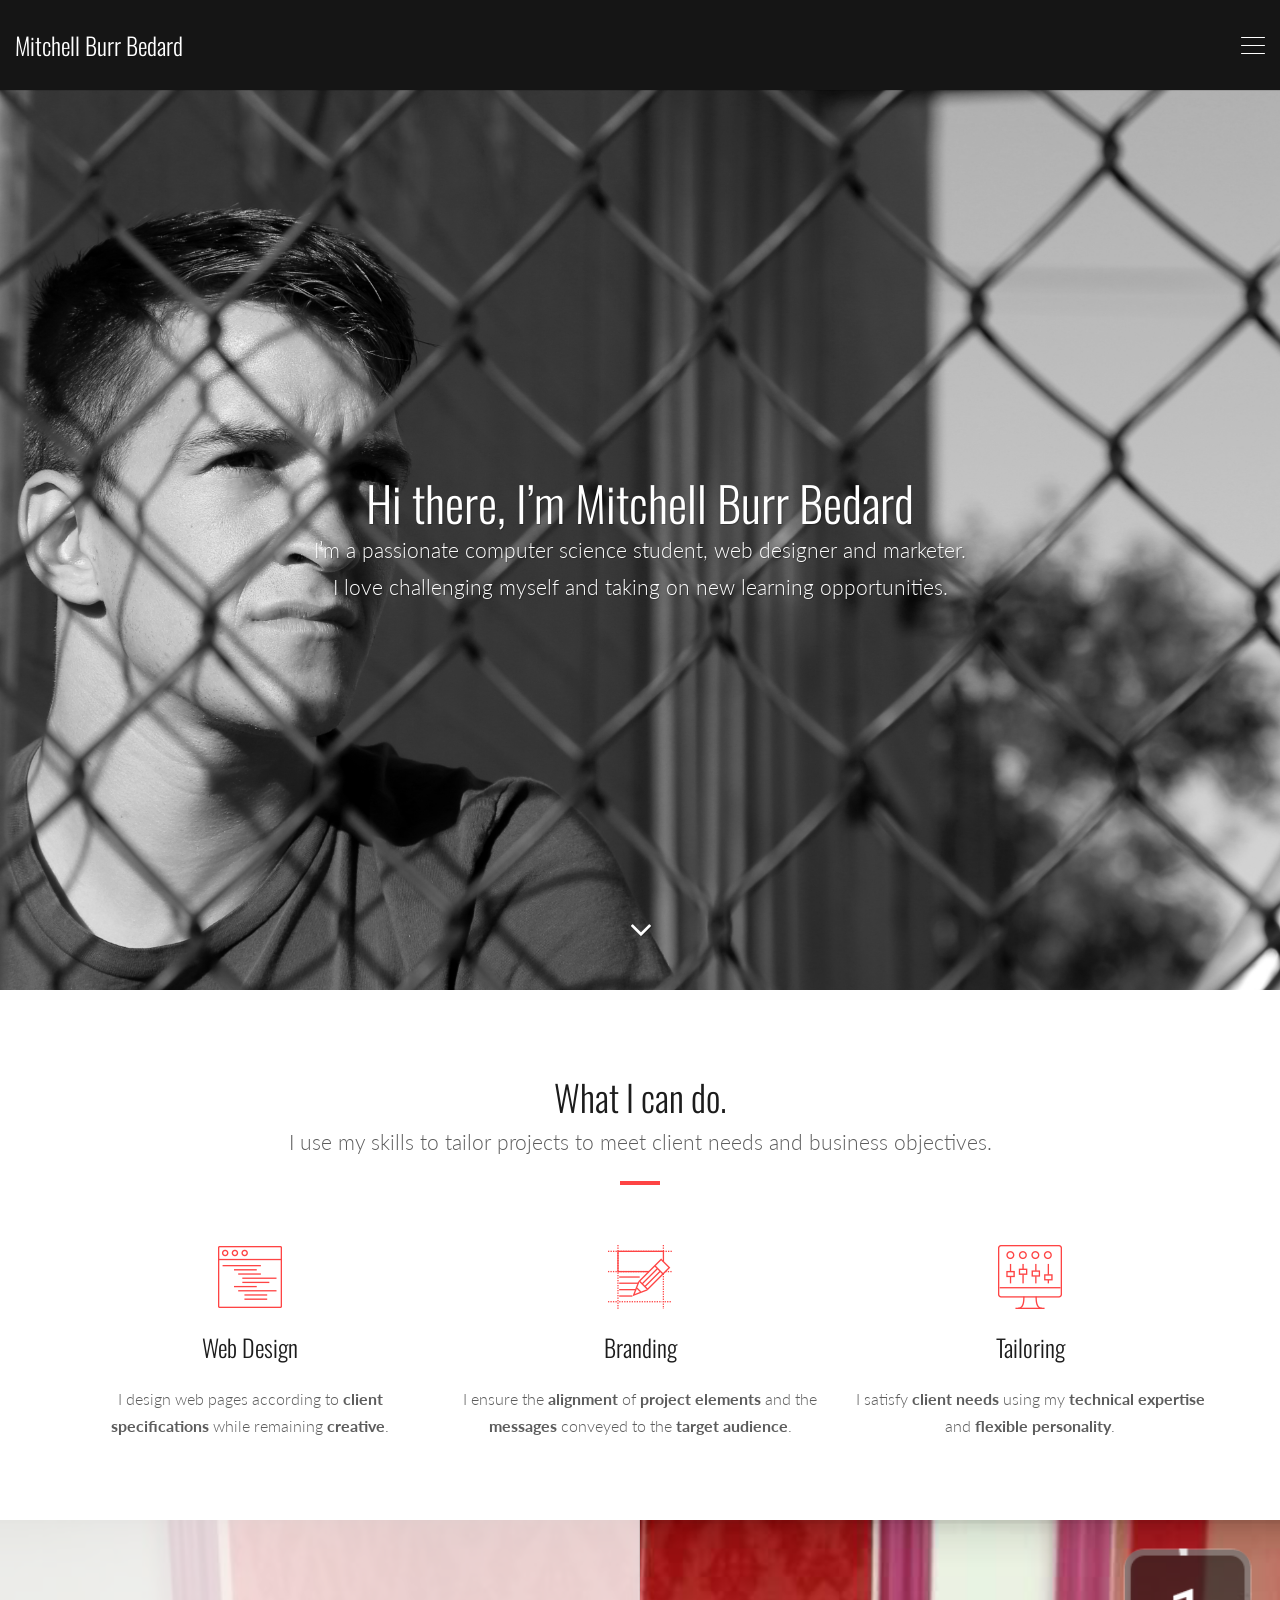
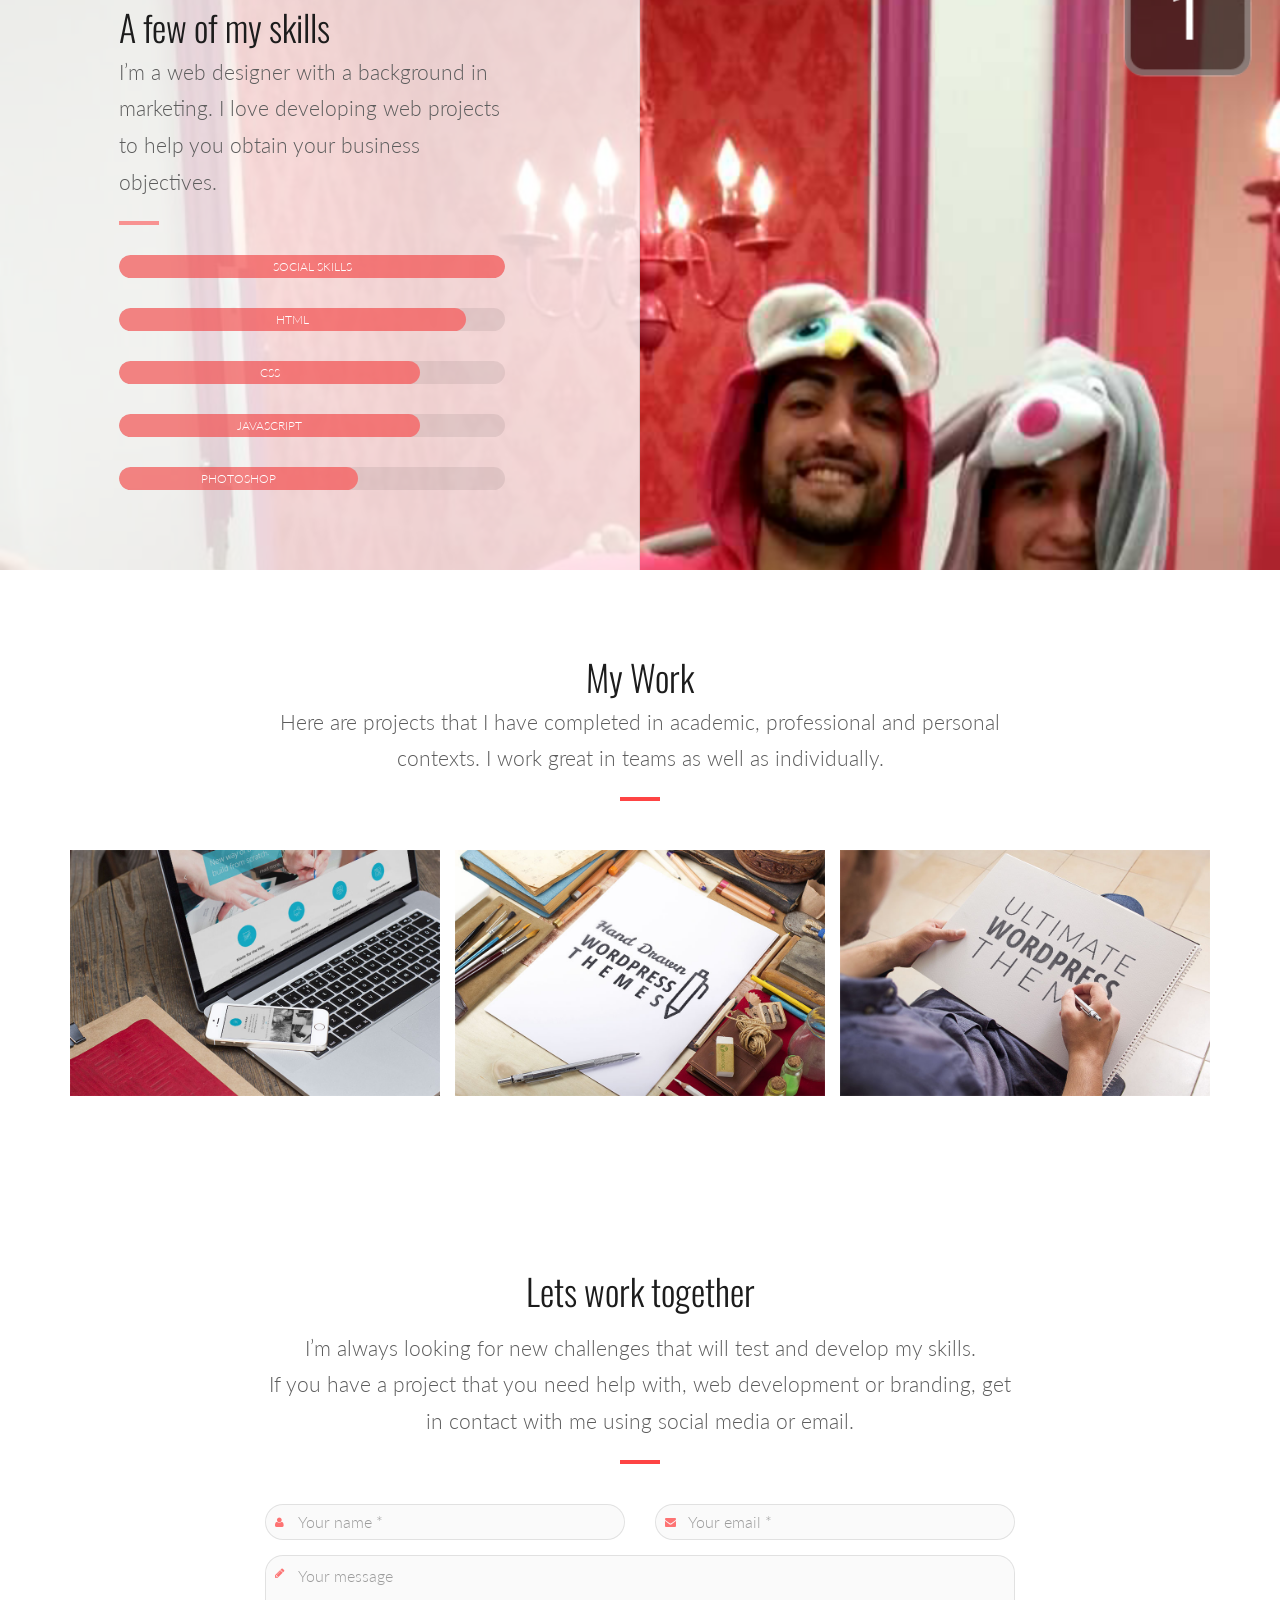
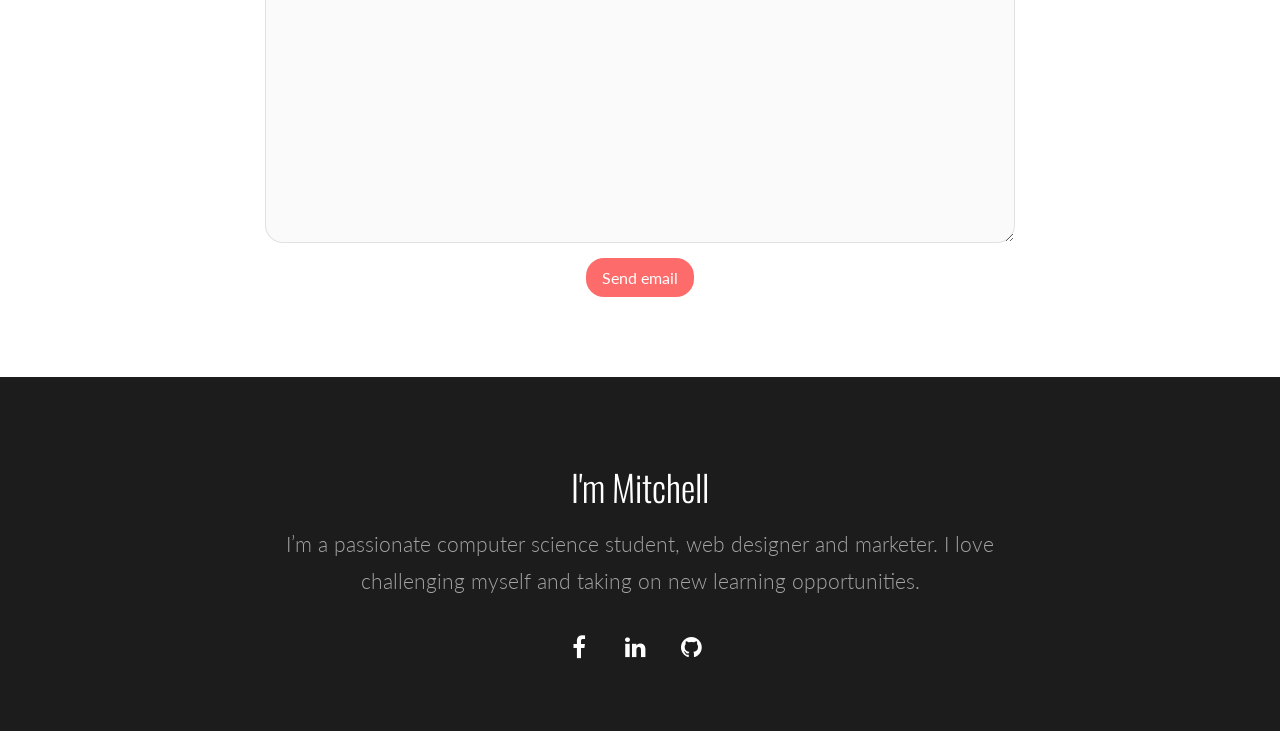
==== Live/personal-index.html @ c23283d0 "removed 3 portfolio items, added links to facebook, git, linkedin" ====
<!doctype html>
<html class="no-js" lang="">

<head>
    <meta charset="utf-8">
    <meta name="description" content="">
    <meta name="viewport" content="width=device-width, initial-scale=1, minimal-ui">
    <title> Mitchell Burr Bedard</title>
    <!-- Place favicon.ico and apple-touch-icon.png in the root directory -->
    <link href="//fonts.googleapis.com/css?family=Lato:100,300,400italic,700%7COswald:300,400,700%7CRoboto+Slab:100,300,400,700&amp;subset=latin,latin,latin" rel="stylesheet" type="text/css">
    <link rel="stylesheet" href="assets/css/extras.min.css">
    <link rel="stylesheet" href="assets/css/bootstrap.min.css">
    <link rel="stylesheet" href="assets/css/theme.min.css">
    <link rel="stylesheet" href="assets/css/personal.min.css">
    <link rel="apple-touch-icon" sizes="57x57" href="assets/images/favicons/apple-touch-icon-57x57.png">
    <link rel="apple-touch-icon" sizes="60x60" href="assets/images/favicons/apple-touch-icon-60x60.png">
    <link rel="apple-touch-icon" sizes="72x72" href="assets/images/favicons/apple-touch-icon-72x72.png">
    <link rel="apple-touch-icon" sizes="76x76" href="assets/images/favicons/apple-touch-icon-76x76.png">
    <link rel="apple-touch-icon" sizes="114x114" href="assets/images/favicons/apple-touch-icon-114x114.png">
    <link rel="apple-touch-icon" sizes="120x120" href="assets/images/favicons/apple-touch-icon-120x120.png">
    <link rel="apple-touch-icon" sizes="144x144" href="assets/images/favicons/apple-touch-icon-144x144.png">
    <link rel="icon" type="image/png" href="assets/images/favicons/favicon-32x32.png" sizes="32x32">
    <link rel="icon" type="image/png" href="assets/images/favicons/favicon-96x96.png" sizes="96x96">
    <link rel="icon" type="image/png" href="assets/images/favicons/favicon-16x16.png" sizes="16x16">
    <link rel="shortcut icon" href="assets/images/favicons/favicon.ico"> </head>

<body class="header slide-menu pace-on pace-minimal">
    <div class="pace-overlay"></div>
    <div class="menu header-logo-left-sidebar-right navbar navbar-static-top oxy-mega-menu navbar-sticky text-none" id="masthead">
        <div class="logo-navbar container-logo">
            <div class="container-fullwidth">
                <div class="navbar-header">
                    <button class="navbar-toggle collapsed" data-target=".main-navbar" data-toggle="collapse" type="button"> <span class="icon-bar"></span> <span class="icon-bar"></span> <span class="icon-bar"></span> </button> <a class="navbar-brand" href="personal-index.html">
                    Mitchell Burr Bedard
                </a> </div>
            </div>
        </div>
    </div>
    <nav class="collapse navbar-collapse main-navbar menu" id="navbar-slide"> <a class="navbar-brand" href="personal-index.html"> Mitchell Burr Bedard</a>
        <div class="menu-container">
            <ul class="nav navbar-nav" id="menu-main">
                <li class="menu-item"> <a href="personal-index.html#about">About
                    Me</a> </li>
                <li class="menu-item active"> <a href="personal-index.html#services">My Services</a> </li>
                <li class="menu-item active"> <a href="personal-index.html#skills">My
                    Skills</a> </li>
                <li class="menu-item active"> <a href="personal-index.html#portfolio">My
                    Portfolio</a> </li>
                <li class="menu-item active"> <a href="personal-index.html#contact">Contact
                    Me</a> </li>
            </ul>
        </div>
        <div class="menu-sidebar"></div>
    </nav>
    <div id="content" role="main">
        <article>
            <section class="section section-text-shadow section-fullheight" id="about">
                <div class="background-media" data-0-top-bottom="background-position: 50% -80px" data-start="background-position: 50% 0px" style="background-image: url(Source/Black_White_Portrait_Mitchell2.jpg); background-repeat:no-repeat; background-size:cover; background-attachment:fixed; background-position: 50% 0%;">
                </div>
                <div class="container container-vertical-middle">
                    <div class="row vertical-middle">
                        <div class="col-md-2"></div>
                        <div class="col-md-8 text-center">
                            <h1 class="element-top-60 element-bottom-0 text-light os-animation bigger light" data-os-animation="fadeIn" data-os-animation-delay="0s">
                        Hi there, I&#8217;m Mitchell Burr Bedard
                    </h1>
                            <p class="lead text-light element-top-0 element-bottom-60 os-animation" data-os-animation="fadeIn" data-os-animation-delay="0.3s"> I’m a passionate computer science student, web designer and marketer.
                                <br> I love challenging myself and taking on new learning opportunities. </p>
                            <a class="scroll-to scroll-to-id element-top-20 element-bottom-20 text-light place-bottom" data-os-animation="none" data-os-animation-delay="0s" href="#services"
                            style="font-style: italic"> <i class="fa fa-angle-down"></i> </a>
                        </div>
                        <div class="col-md-2"></div>
                    </div>
                </div>
            </section>
            <section class="section" id="services">
                <div class="container">
                    <div class="row">
                        <div class="col-md-2"></div>
                        <div class="col-md-8">
                            <h1 class="text-center  element-top-80 element-bottom-0 os-animation normal light" data-os-animation="fadeIn" data-os-animation-delay="0s">
                        What I can do.
                    </h1>
                            <p class="lead text-center center element-top-0 element-bottom-20 os-animation" data-os-animation="fadeIn" data-os-animation-delay="0s"> I use my skills to tailor projects to meet client needs and business objectives. </p>
                            <div class="divider-border  divider-border-center element-top-20 element-bottom-20 os-animation"
                            data-os-animation="fadeIn" data-os-animation-delay="0s">
                                <div class="divider-border-inner"></div>
                            </div>
                        </div>
                        <div class="col-md-2"></div>
                    </div>
                </div>
            </section>
            <section class="section">
                <div class="container">
                    <div class="row">
                        <div class="col-md-4 text-center">
                            <div class="figure element-top-40 element-bottom-0 os-animation" data-os-animation="fadeIn" data-os-animation-delay="0.1s"> <span class="figure-image">
                            <img alt="web.png" src="assets/images/personal/web.png">
                        </span> </div>
                            <h2 class="text-center element-top-20 element-bottom-0 os-animation normal light" data-os-animation="fadeIn" data-os-animation-delay="0.2s">
                        Web Design
                    </h2>
                            <div class="col-text-1 element-top-20 element-bottom-20 os-animation" data-os-animation="fadeIn" data-os-animation-delay="0.3s">
                                <p>I design web pages according to <B>client specifications</B> while remaining <B>creative</B>.</p>
                            </div>
                        </div>
                        <div class="col-md-4 text-center">
                            <div class="figure element-top-40 element-bottom-0 os-animation" data-os-animation="fadeIn" data-os-animation-delay="0.2s"> <span class="figure-image">
                            <img alt="design.png" src="assets/images/personal/design.png">
                        </span> </div>
                            <h2 class="text-center element-top-20 element-bottom-0 os-animation normal light" data-os-animation="fadeIn" data-os-animation-delay="0.3s">
                        Branding
                    </h2>
                            <div class="col-text-1 element-top-20 element-bottom-20 os-animation" data-os-animation="fadeIn" data-os-animation-delay="0.4s">
                                <p>I ensure the <B>alignment</B> of <B>project elements</B> and the <B>messages</B> conveyed to the <B>target audience</B>.</p>
                            </div>
                        </div>
                        
                        <div class="col-md-4 text-center">
                            <div class="figure element-top-40 element-bottom-0 os-animation" data-os-animation="fadeIn" data-os-animation-delay="0.4s"> <span class="figure-image">
                            <img alt="admin.png" src="assets/images/personal/admin.png">
                        </span> </div>
                            <h2 class="text-center element-top-20 element-bottom-0 os-animation normal light" data-os-animation="fadeIn" data-os-animation-delay="0.5s">
                        Tailoring
                    </h2>
                            <div class="col-text-1 element-top-20 element-bottom-80 os-animation" data-os-animation="fadeIn" data-os-animation-delay="0.6s">
                                <p>I satisfy <B>client needs</B> using my <B>technical expertise</B> and <B>flexible personality</B>.</p>
                            </div>
                        </div>
                    </div>
                </div>
            </section>
            <section class="section" id="skills">
                <div class="background-media" data-0-top-bottom="background-position: 50% -80px" data-start="background-position: 50% 0px" style="background-image: url(Source/Animal_Fwends.png); background-repeat:no-repeat; background-size:cover; background-attachment:fixed; background-position: 50% 0%;">
                </div>
                <div class="container-fullwidth">
                    <div class="row">
                        <div class="col-md-6 text-left col-border-right" style="background:rgba(255, 255, 255, 0.8);">
                            <div class="row">
                                <div class="col-md-2"></div>
                                <div class="col-md-8">
                                    <h1 class="element-top-80 element-bottom-0 os-animation normal light" data-os-animation="fadeIn" data-os-animation-delay="0s">A few of my skills</h1>
                                    <p class="lead element-top-0 element-bottom-20 os-animation" data-os-animation="fadeIn" data-os-animation-delay="0s">I&#8217;m a web designer with a background in marketing. I love developing web projects to help you obtain your business objectives.</p>
                                    <div class="divider-border divider-border-left element-top-20 element-bottom-20 os-animation"
                                    data-os-animation="fadeIn" data-os-animation-delay="0s">
                                        <div class="divider-border-inner" style="background:rgba(254, 68, 68, 0.55);"></div>
                                    </div>
                                    <div class="progress element-top-30 element-bottom-30 os-animation" data-os-animation="fadeIn" data-os-animation-delay="0s">
                                        <div class="progress-bar progress-bar-warning" style="width: 100%;"> <span>SOCIAL SKILLS</span> </div>
                                    </div>
                                    <div class="progress element-top-30 element-bottom-30 os-animation" data-os-animation="fadeIn" data-os-animation-delay="0s">
                                        <div class="progress-bar progress-bar-warning" style="width: 90%;"> <span>HTML</span> </div>
                                    </div>
                                    <div class="progress element-top-30 element-bottom-30 os-animation" data-os-animation="fadeIn" data-os-animation-delay="0s">
                                        <div class="progress-bar progress-bar-warning" style="width: 78%;"> <span>CSS</span> </div>
                                    </div>
                                    <div class="progress element-top-30 element-bottom-30 os-animation" data-os-animation="fadeIn" data-os-animation-delay="0s">
                                        <div class="progress-bar progress-bar-warning" style="width: 78%;"> <span>JAVASCRIPT</span> </div>
                                    </div>
                                    <div class="progress element-top-30 element-bottom-80 os-animation" data-os-animation="fadeIn" data-os-animation-delay="0s">
                                        <div class="progress-bar progress-bar-warning" style="width: 62%;"> <span>PHOTOSHOP</span> </div>
                                    </div>
                                </div>
                                <div class="col-md-2"></div>
                            </div>
                        </div>
                        <div class="col-md-6 text-center"></div>
                    </div>
                </div>
            </section>
            <section class="section" id="portfolio">
                <div class="container">
                    <div class="row">
                        <div class="col-md-2"></div>
                        <div class="col-md-8">
                            <h1 class="text-center element-top-80 element-bottom-0 os-animation normal light" data-os-animation="fadeIn" data-os-animation-delay="0s">
                        My Work
                    </h1>
                            <p class="lead text-center center element-top-0 element-bottom-20 os-animation" data-os-animation="fadeIn" data-os-animation-delay="0s">Here are projects that I have completed in academic, professional and personal contexts. I work great in teams as well as individually. </p>
                            <div class="divider-border divider-border-center element-top-20 element-bottom-20 os-animation"
                            data-os-animation="fadeIn" data-os-animation-delay="0s">
                                <div class="divider-border-inner"></div>
                            </div>
                        </div>
                        <div class="col-md-2"></div>
                    </div>
                </div>
            </section>
            <section class="section">
                <div class="container">
                    <div class="row">
                        <div class="col-md-12">
                            <div class="portfolio-container element-top-20 element-bottom-80">
                                <div class="row">
                                    <div class="col-md-12">
                                        <div class="portfolio-header clearfix">
                                            <div class="portfolio-filters pull-right"> </div>
                                        </div>
                                    </div>
                                </div>
                                <div class="portfolio masonry no-transition" data-col-lg="3" data-col-md="3" data-col-sm="3" data-col-xs="2" data-layout="fitRows" data-padding="15">
                                    <div class="masonry-item portfolio-item filter-portfolio" data-comments="0" data-title="Lambda Website">
                                        <div class="figure element-top-no-top element-bottom-no-bottom portfolio-os-animation image-filter-none image-filter-onhover fade-in text-center figcaption-middle normalwidth" data-os-animation="fadeInUp" data-os-animation-delay="0s">
                                            <a class="figure-image magnific" href="assets/images/personal/p01.jpg" target="_self"> <img alt="Lambda Website" class="normalwidth" src="assets/images/personal/p01.jpg">
                                                <div class="figure-overlay grid-overlay-0">
                                                    <div class="figure-overlay-container">
                                                        <div class="figure-caption">
                                                            <h3 class="figure-caption-title bordered bordered-small">
                                                    Professional Projects
                                                    </h3>
                                                            <p class="figure-caption-description"> </p>
                                                        </div>
                                                    </div>
                                                </div>
                                            </a>
                                        </div>
                                    </div>
                                    <div class="masonry-item portfolio-item filter-portfolio" data-comments="0" data-title="Branding Html">
                                        <div class="figure element-top-no-top element-bottom-no-bottom portfolio-os-animation image-filter-none image-filter-onhover fade-in text-center figcaption-middle normalwidth" data-os-animation="fadeInUp" data-os-animation-delay="0.1s">
                                            <a class="figure-image magnific" href="assets/images/personal/p02.jpg" target="_self"><img alt="Branding Html" class="normalwidth" src="assets/images/personal/p02.jpg">
                                                <div class="figure-overlay grid-overlay-0">
                                                    <div class="figure-overlay-container">
                                                        <div class="figure-caption">
                                                            <h3 class="figure-caption-title bordered bordered-small">
                                                    Academic Projects</h3>
                                                            <p class="figure-caption-description"> </p>
                                                        </div>
                                                    </div>
                                                </div>
                                            </a>
                                        </div>
                                    </div>
                                    <div class="masonry-item portfolio-item filter-portfolio" data-comments="0" data-menu-order="3" data-title="Ultimate theme">
                                        <div class="figure element-top-no-top element-bottom-no-bottom portfolio-os-animation image-filter-none image-filter-onhover fade-in text-center figcaption-middle normalwidth" data-os-animation="fadeInUp" data-os-animation-delay="0.2s">
                                            <a class="figure-image magnific" data-links="" href="assets/images/personal/p03.jpg" target="_self"> <img alt="Ultimate theme" class="normalwidth" src="assets/images/personal/p03.jpg">
                                                <div class="figure-overlay grid-overlay-0">
                                                    <div class="figure-overlay-container">
                                                        <div class="figure-caption">
                                                            <h3 class="figure-caption-title bordered bordered-small">
                                                    Personal Projects</h3>
                                                            <p class="figure-caption-description"> </p>
                                                        </div>
                                                    </div>
                                                </div>
                                            </a>
                                        </div>
                                    </div>
                                </div>
                            </div>
                        </div>
                    </div>
                </div>
            </section>
           <!-- <section class="section" id="project">
                <div class="background-media" data-0-top-bottom="background-position: 50% -80px" data-start="background-position: 50% 0px" style="background-image: url(assets/images/personal/personal-3.jpg); background-repeat:no-repeat; background-size:cover; background-attachment:fixed; background-position: 50% 0%;">
                </div>
                <div class="container-fullwidth container-vertical-middle">
                    <div class="row vertical-middle">
                        <div class="col-md-6 text-center col-border-right">
                            <div class="figure element-top-0 element-bottom-0 os-animation" data-os-animation="fadeInUp" data-os-animation-delay="0.3s"> <span class="figure-image">
                            <img alt="project.png" src="assets/images/personal/project.png">
                        </span> </div>
                        </div>
                        <div class="col-md-6 text-left" style="background:rgba(255, 255, 255, 0.95);">
                            <div class="row">
                                <div class="col-md-2"></div>
                                <div class="col-md-8">
                                    <h1 class="element-top-60 os-animation normal light" data-os-animation="fadeIn" data-os-animation-delay="0s">
                                Latest Project
                            </h1>
                                    <p class="lead element-bottom-20 os-animation" data-os-animation="fadeIn" data-os-animation-delay="0s"> Some of my latest projects. A next generation Html theme. Powerful and awesome, the most advanced theme ever. </p>
                                    <div class="divider-border divider-border-left element-top-20 element-bottom-20 os-animation" data-os-animation="fadeIn"
                                    data-os-animation-delay="0s">
                                        <div class="divider-border-inner" style="background:rgba(254, 68, 68, 0.55);"></div>
                                    </div>
                                    <ul class="skills-list normal element-top-20 element-bottom-20" data-os-animation="none" data-os-animation-delay="0s">
                                        <li>Retina Ready</li>
                                        <li>Bootstrap based</li>
                                        <li>200+ Admin options</li>
                                        <li>Modern CSS &amp; HTML</li>
                                        <li>SEO optimised</li>
                                    </ul>
                                </div>
                                <div class="col-md-2"></div>
                            </div>
                        </div>
                    </div>
                </div>
            --> </section>
            <section class="section" id="contact">
                <div class="container">
                    <div class="row">
                        <div class="col-md-2"></div>
                        <div class="col-md-8">
                            <h1 class="text-center element-top-80 os-animation normal light" data-os-animation="fadeIn" data-os-animation-delay="0s">
                        Lets work together
                    </h1>
                            <p class="lead text-center center element-bottom-20 os-animation" data-os-animation="fadeIn" data-os-animation-delay="0s"> I&#8217;m always looking for new challenges that will test and develop my skills.<br>If you have a project that you need help with, web development or branding, get in contact with me using social media or email.</p>
                            <div class="divider-border divider-border-center element-top-20 element-bottom-20 os-animation" data-os-animation="fadeIn"
                            data-os-animation-delay="0s">
                                <div class="divider-border-inner"></div>
                            </div>
                            <div class="divider-wrapper">
                                <div class="visible-xs element-height-20"></div>
                                <div class="visible-sm element-height-20"></div>
                                <div class="visible-md element-height-20"></div>
                                <div class="visible-lg element-height-20"></div>
                            </div>
                            <form action="contact_mailer.php" class="contact-form">
                                <div class="row">
                                    <div class="col-md-6">
                                        <div class="form-group form-icon-group"> <i class="fa fa-user"></i>
                                            <input class="form-control" id="name" name="name" placeholder="Your name *" type="text" required=""> </div>
                                    </div>
                                    <div class="col-md-6">
                                        <div class="form-group form-icon-group"> <i class="fa fa-envelope"></i>
                                            <input class="form-control" id="email" name="email" placeholder="Your email *" type="email" required=""> </div>
                                    </div>
                                </div>
                                <div class="form-group form-icon-group"> <i class="fa fa-pencil"></i>
                                    <textarea class="form-control" id="message" name="message" placeholder="Your message" rows="10" required=""></textarea>
                                </div>
                                <div class="text-center">
                                    <input type="submit" value="Send email" class="btn btn-primary"> </div>
                                <div class="messages text-center"></div>
                            </form>
                            <div class="divider-wrapper">
                                <div class="visible-xs element-height-80"></div>
                                <div class="visible-sm element-height-80"></div>
                                <div class="visible-md element-height-80"></div>
                                <div class="visible-lg element-height-80"></div>
                            </div>
                        </div>
                        <div class="col-md-2"></div>
                    </div>
                </div>
            </section>
        </article>
        <footer id="footer">
            <section class="section">
                <div class="container">
                    <div class="row element-top-60 element-bottom-60 footer-columns-1">
                        <div class="col-sm-2"></div>
                        <div class="col-sm-8">
                            <div class="sidebar-widget">
                                <h1>I'm Mitchell</h1>
                                <p class="lead"> I’m a passionate computer science student, web designer and marketer.
                                 I love challenging myself and taking on new learning opportunities.  </p>
                            </div>
                            <div class="sidebar-widget">
                                <ul class="unstyled inline social-icons social-simple social-lg">
                                    <li>
                                        <a class="fa fa-facebook" target="_blank" data-iconcolor="#3b5998" href="https://www.facebook.com/mitchell.bedard"> </a>
                                    </li>
                                    <li>
                                        <a class="fa fa-linkedin" target="_blank" data-iconcolor="#ea4c89" href="https://www.linkedin.com/in/mitchellburrbedard"> </a>
                                    </li>
                                    <li>
                                        <a class="fa fa-github" target="_blank" data-iconcolor="#ea4c89" href="https://github.com/mbb3-mitch"> </a>
                                    </li>
                                </ul>
                            </div>
                        </div>
                        <div class="col-sm-2"></div>
                    </div>
                </div>
            </section>
        </footer>
    </div>
    <a class="go-top go-top-circle" href="javascript:void(0)"> <i class="fa fa-angle-up"></i> </a>
    <script type="text/javascript">
        var oxyThemeData = {
            navbarHeight: 90,
            navbarScrolled: 70,
            navbarScrolledPoint: 30,
            menuClose: 'on',
            scrollFinishedMessage: 'No more items to load.',
            hoverMenu:
            {
                hoverActive: false,
                hoverDelay: 200,
                hoverFadeDelay: 200
            },
            siteLoader: 'on'
        };
    </script>
    <script src="assets/js/theme.min.js"></script>
    <!-- load contact form js -->
    <script src="assets/js/contact.min.js"></script>
</body>

</html>
---- Live/assets/css/extras.min.css ----
@charset "UTF-8";.tp-static-layers{position:absolute;z-index:505;top:0;left:0}.tp-hide-revslider,.tp-caption.tp-hidden-caption{visibility:hidden!important;display:none!important}.tp-caption{z-index:1;white-space:nowrap}.tp-caption-demo .tp-caption{position:relative!important;display:inline-block;margin-bottom:10px;margin-right:20px!important}.tp-caption.whitedivider3px{background-position:initial initial;background-repeat:initial initial;color:#000;text-shadow:none;background-color:#fff;text-decoration:none;font-size:0;line-height:0;min-width:468px;min-height:3px;border-width:0;border-color:#000;border-style:none}.tp-caption.boldwide_small_white{font-size:25px;line-height:25px;font-weight:800;font-family:"Open Sans",sans-serif;color:#fff;background-color:transparent;text-transform:uppercase;letter-spacing:5px}.tp-caption.boldwide_small_white,.tp-caption.whitedivider3px_vertical{text-shadow:none;text-decoration:none;border-width:0;border-color:#000;border-style:none}.tp-caption.whitedivider3px_vertical{color:#000;background-color:#fff;font-size:0;line-height:0;min-width:3px;min-height:130px}.tp-caption.finewide_small_white{font-size:25px;font-weight:300}.tp-caption.finewide_small_white,.tp-caption.finewide_verysmall_white_mw{line-height:25px;font-family:"Open Sans",sans-serif;color:#fff;text-decoration:none;background-color:transparent;text-shadow:none;text-transform:uppercase;letter-spacing:5px;border-width:0;border-color:#000;border-style:none}.tp-caption.finewide_verysmall_white_mw{font-size:13px;font-weight:400;max-width:470px;white-space:normal!important}.tp-caption.finewide_large_white{font-size:60px;line-height:60px;letter-spacing:8px}.tp-caption.finewide_large_white,.tp-caption.finewide_medium_white{color:#FFF;text-shadow:none;font-weight:300;font-family:"Open Sans",sans-serif;background-color:transparent;text-decoration:none;text-transform:uppercase;border-width:0;border-color:#000;border-style:none}.tp-caption.finewide_medium_white{font-size:34px;line-height:34px;letter-spacing:5px}.tp-caption.huge_red{color:#df4b6b;font-weight:400;font-size:150px;line-height:130px;font-family:'Oswald',sans-serif;background-color:#2d3136;padding:0}.tp-caption.huge_red,.tp-caption.middle_yellow{position:absolute;margin:0;border-width:0;border-style:none;white-space:nowrap}.tp-caption.middle_yellow{color:#fbd572;font-weight:600;font-size:50px;line-height:50px;font-family:'Open Sans',sans-serif}.tp-caption.huge_thin_yellow{color:#fbd572;font-weight:300;font-size:90px;line-height:90px;font-family:'Open Sans',sans-serif;letter-spacing:20px}.tp-caption.huge_thin_yellow,.tp-caption.big_dark{position:absolute;margin:0;border-width:0;border-style:none;white-space:nowrap}.tp-caption.big_dark{color:#333;font-weight:700;font-size:70px;line-height:70px;font-family:"Open Sans"}.tp-caption.medium_dark{color:#333;font-weight:300;font-size:40px;line-height:40px;font-family:"Open Sans";letter-spacing:5px}.tp-caption.medium_dark,.tp-caption.medium_grey{position:absolute;margin:0;border-width:0;border-style:none;white-space:nowrap}.tp-caption.medium_grey{color:#fff;text-shadow:0 2px 5px rgba(0,0,0,.5);font-weight:700;font-size:20px;line-height:20px;font-family:Arial;padding:2px 4px;background-color:#888}.tp-caption.small_text{font-size:14px}.tp-caption.small_text,.tp-caption.medium_text{position:absolute;color:#fff;text-shadow:0 2px 5px rgba(0,0,0,.5);font-weight:700;line-height:20px;font-family:Arial;margin:0;border-width:0;border-style:none;white-space:nowrap}.tp-caption.medium_text{font-size:20px}.tp-caption.large_bold_white_25{font-size:55px;line-height:65px;font-weight:700}.tp-caption.large_bold_white_25,.tp-caption.medium_text_shadow{font-family:"Open Sans";color:#fff;text-decoration:none;background-color:transparent;text-align:center;text-shadow:#000 0 5px 10px;border-width:0;border-color:#fff;border-style:none}.tp-caption.medium_text_shadow{font-size:25px;line-height:25px;font-weight:600}.tp-caption.large_text{position:absolute;color:#fff;text-shadow:0 2px 5px rgba(0,0,0,.5);font-weight:700;font-size:40px;line-height:40px;font-family:Arial;margin:0;border-width:0;border-style:none;white-space:nowrap}.tp-caption.medium_bold_grey{font-size:30px;line-height:30px;font-weight:800;font-family:"Open Sans";color:#666;text-decoration:none;background-color:transparent;text-shadow:none;margin:0;padding:1px 4px 0;border-width:0;border-color:#ffd658;border-style:none}.tp-caption.very_large_text{position:absolute;color:#fff;text-shadow:0 2px 5px rgba(0,0,0,.5);font-weight:700;font-size:60px;line-height:60px;font-family:Arial;margin:0;border-width:0;border-style:none;white-space:nowrap;letter-spacing:-2px}.tp-caption.very_big_white{color:#fff;font-weight:800;background-color:#000}.tp-caption.very_big_white,.tp-caption.very_big_black{position:absolute;text-shadow:none;font-size:60px;line-height:60px;font-family:Arial;margin:0;border-width:0;border-style:none;white-space:nowrap;padding:1px 4px 0}.tp-caption.very_big_black{color:#000;font-weight:700;background-color:#fff}.tp-caption.modern_medium_fat{color:#000;font-size:24px;line-height:20px;font-family:"Open Sans",sans-serif;white-space:nowrap}.tp-caption.modern_medium_fat,.tp-caption.modern_medium_fat_white{position:absolute;text-shadow:none;font-weight:800;margin:0;border-width:0;border-style:none}.tp-caption.modern_medium_fat_white{color:#fff}.tp-caption.modern_medium_fat_white,.tp-caption.modern_medium_light{font-size:24px;line-height:20px;font-family:"Open Sans",sans-serif;white-space:nowrap}.tp-caption.modern_medium_light{color:#000;font-weight:300}.tp-caption.modern_medium_light,.tp-caption.modern_big_bluebg{position:absolute;text-shadow:none;margin:0;border-width:0;border-style:none}.tp-caption.modern_big_bluebg{font-weight:800;padding:3px 10px;background-color:#4e5b6c}.tp-caption.modern_big_bluebg,.tp-caption.modern_big_redbg{color:#fff;font-size:30px;line-height:36px;font-family:"Open Sans",sans-serif;letter-spacing:0}.tp-caption.modern_big_redbg{font-weight:300;padding:1px 10px 3px;background-color:#de543e}.tp-caption.modern_big_redbg,.tp-caption.modern_small_text_dark{position:absolute;text-shadow:none;margin:0;border-width:0;border-style:none}.tp-caption.modern_small_text_dark{color:#555;font-size:14px;line-height:22px;font-family:Arial;white-space:nowrap}.tp-caption.thinheadline_dark{font-size:30px;line-height:30px}.tp-caption.thinheadline_dark,.tp-caption.thintext_dark{position:absolute;color:rgba(0,0,0,.85);text-shadow:none;font-weight:300;font-family:"Open Sans";background-color:transparent}.tp-caption.thintext_dark{font-size:16px;line-height:26px}.tp-caption.medium_bg_red a{color:#fff;text-decoration:none}.tp-caption.medium_bg_red a:hover{color:#fff;text-decoration:underline}.tp-caption.smoothcircle{font-size:30px;line-height:75px;font-weight:800;font-family:"Open Sans";color:#fff;background-color:rgba(0,0,0,.498039);padding:50px 25px;text-align:center;border-radius:500px 500px 500px 500px;border-color:#000}.tp-caption.smoothcircle,.tp-caption.largeblackbg{text-decoration:none;background-color:#000;border-width:0;border-style:none}.tp-caption.largeblackbg{padding:0 20px 5px;border-color:#fff}.tp-caption.largeblackbg,.tp-caption.largepinkbg{color:#fff;text-shadow:none;font-weight:300;font-size:50px;line-height:70px;font-family:"Open Sans"}.tp-caption.largepinkbg{position:absolute;background-color:#db4360;padding:0 20px;border-radius:0}.tp-caption.largewhitebg{color:#000;background-color:#fff}.tp-caption.largewhitebg,.tp-caption.largegreenbg{position:absolute;text-shadow:none;font-weight:300;font-size:50px;line-height:70px;font-family:"Open Sans";padding:0 20px;border-radius:0}.tp-caption.largegreenbg{color:#fff;background-color:#67ae73}.tp-caption.excerpt{font-size:36px;line-height:36px;font-weight:700;font-family:Arial;color:#fff;background-color:#000;letter-spacing:-1.5px;width:150px;white-space:normal!important;height:auto;border-color:#fff}.tp-caption.excerpt,.tp-caption.large_bold_grey{text-decoration:none;text-shadow:none;margin:0;padding:1px 4px 0;border-width:0;border-style:none}.tp-caption.large_bold_grey{font-size:60px;line-height:60px;font-weight:800;font-family:"Open Sans";color:#666;background-color:transparent;border-color:#ffd658}.tp-caption.medium_thin_grey{font-size:34px;line-height:30px;color:#666}.tp-caption.medium_thin_grey,.tp-caption.small_thin_grey{font-weight:300;font-family:"Open Sans";text-decoration:none;background-color:transparent;padding:1px 4px 0;text-shadow:none;margin:0;border-width:0;border-color:#ffd658;border-style:none}.tp-caption.small_thin_grey{font-size:18px;line-height:26px;color:#757575}.tp-caption.lightgrey_divider{text-decoration:none;background-color:#ebebeb;width:370px;height:3px;background-position:initial initial;background-repeat:initial initial;border-width:0;border-color:#222;border-style:none}.tp-caption.large_bold_darkblue{font-size:58px;line-height:60px;font-weight:800;font-family:"Open Sans";color:#34495e;text-decoration:none;background-color:transparent;border-width:0;border-color:#ffd658;border-style:none}.tp-caption.medium_bg_darkblue{font-size:20px;line-height:20px;color:#fff;background-color:#34495e;padding:10px}.tp-caption.medium_bg_darkblue,.tp-caption.medium_bold_red{font-weight:800;font-family:"Open Sans";text-decoration:none;border-width:0;border-color:#ffd658;border-style:none}.tp-caption.medium_bold_red{font-size:24px;line-height:30px;color:#e33a0c;background-color:transparent;padding:0}.tp-caption.medium_light_red{font-size:21px;line-height:26px;font-weight:300;color:#e33a0c;background-color:transparent;padding:0}.tp-caption.medium_light_red,.tp-caption.medium_bg_red{font-family:"Open Sans";text-decoration:none;border-width:0;border-color:#ffd658;border-style:none}.tp-caption.medium_bg_red{font-size:20px;line-height:20px;font-weight:800;color:#fff;background-color:#e33a0c;padding:10px}.tp-caption.medium_bold_orange{font-size:24px;line-height:30px;color:#f39c12;background-color:transparent}.tp-caption.medium_bold_orange,.tp-caption.medium_bg_orange{font-weight:800;font-family:"Open Sans";text-decoration:none;border-width:0;border-color:#ffd658;border-style:none}.tp-caption.medium_bg_orange{font-size:20px;line-height:20px;color:#fff;background-color:#f39c12;padding:10px}.tp-caption.grassfloor{text-decoration:none;background-color:#a0b397;width:4000px;height:150px;border-width:0;border-color:#222;border-style:none}.tp-caption.large_bold_white{font-size:58px;line-height:60px;font-weight:800;font-family:"Open Sans";color:#fff;text-decoration:none;background-color:transparent;border-width:0;border-color:#ffd658;border-style:none}.tp-caption.medium_light_white{font-size:30px;line-height:36px;font-weight:300;background-color:transparent;padding:0}.tp-caption.medium_light_white,.tp-caption.mediumlarge_light_white{font-family:"Open Sans";color:#fff;text-decoration:none;border-width:0;border-color:#ffd658;border-style:none}.tp-caption.mediumlarge_light_white,.tp-caption.mediumlarge_light_white_center{font-size:34px;line-height:40px;font-weight:300;background-color:transparent;padding:0}.tp-caption.mediumlarge_light_white_center{text-align:center}.tp-caption.mediumlarge_light_white_center,.tp-caption.medium_bg_asbestos{font-family:"Open Sans";color:#fff;text-decoration:none;border-width:0;border-color:#ffd658;border-style:none}.tp-caption.medium_bg_asbestos{font-size:20px;line-height:20px;font-weight:800;background-color:#7f8c8d;padding:10px}.tp-caption.medium_light_black{font-size:30px;line-height:36px;font-weight:300;padding:0}.tp-caption.medium_light_black,.tp-caption.large_bold_black{font-family:"Open Sans";color:#000;text-decoration:none;background-color:transparent;border-width:0;border-color:#ffd658;border-style:none}.tp-caption.large_bold_black{font-size:58px;line-height:60px;font-weight:800}.tp-caption.mediumlarge_light_darkblue{font-size:34px;line-height:40px;color:#34495e}.tp-caption.mediumlarge_light_darkblue,.tp-caption.small_light_white{font-weight:300;font-family:"Open Sans";text-decoration:none;background-color:transparent;padding:0;border-width:0;border-color:#ffd658;border-style:none}.tp-caption.small_light_white{font-size:17px;line-height:28px;color:#fff}.tp-caption.roundedimage{border-width:0;border-color:#222;border-style:none}.tp-caption.large_bg_black{font-size:40px;line-height:40px;font-weight:800;font-family:"Open Sans";color:#fff;text-decoration:none;background-color:#000;padding:10px 20px 15px;border-width:0;border-color:#ffd658;border-style:none}.tp-caption.mediumwhitebg{font-size:30px;line-height:30px;font-weight:300;color:#000;background-color:#fff;padding:5px 15px 10px;text-shadow:none;border-color:#000}.tp-caption.mediumwhitebg,.tp-caption.medium_bg_orange_new1{font-family:"Open Sans";text-decoration:none;border-width:0;border-style:none}.tp-caption.medium_bg_orange_new1{font-size:20px;line-height:20px;font-weight:800;color:#fff;background-color:#f39c12;padding:10px;border-color:#ffd658}.tp-caption.boxshadow{box-shadow:0 0 20px rgba(0,0,0,.5)}.tp-caption.black{color:#000;text-shadow:none;font-weight:300;font-size:19px;line-height:19px;font-family:'Open Sans',sans}.tp-caption.noshadow{text-shadow:none}.tp_inner_padding{box-sizing:border-box;-webkit-box-sizing:border-box;-moz-box-sizing:border-box;max-height:none!important}.tp-caption .frontcorner{width:0;height:0;border-left:40px solid transparent;border-right:0 solid transparent;border-top:40px solid #00A8FF;position:absolute;left:-40px;top:0}.tp-caption .backcorner{border-left:0 solid transparent;border-right:40px solid transparent;right:0}.tp-caption .backcorner,.tp-caption .frontcornertop{width:0;height:0;border-bottom:40px solid #00A8FF;position:absolute;top:0}.tp-caption .frontcornertop{border-left:40px solid transparent;border-right:0 solid transparent;left:-40px}.tp-caption .backcornertop{width:0;height:0;border-left:0 solid transparent;border-right:40px solid transparent;border-top:40px solid #00A8FF;position:absolute;right:0;top:0}img.tp-slider-alternative-image{width:100%;height:auto}.tp-simpleresponsive .button{padding:6px 13px 5px;border-radius:3px;-moz-border-radius:3px;-webkit-border-radius:3px;height:30px;cursor:pointer;color:#fff!important;text-shadow:0 1px 1px rgba(0,0,0,.6)!important;font-size:15px;line-height:45px!important;background:url(../images/rev-slider/images/gradient/g30.png) repeat-x top;font-family:arial,sans-serif;font-weight:700;letter-spacing:-1px}.tp-simpleresponsive .button.big{color:#fff;text-shadow:0 1px 1px rgba(0,0,0,.6);font-weight:700;padding:9px 20px;font-size:19px;line-height:57px!important;background:url(../images/rev-slider/images/gradient/g40.png) repeat-x top}.tp-simpleresponsive .purchase:hover,.tp-simpleresponsive .button:hover,.tp-simpleresponsive .button.big:hover{background-position:bottom,15px 11px}@media only screen and (min-width:480px) and (max-width:767px){.tp-simpleresponsive .button{padding:4px 8px 3px;line-height:25px!important;font-size:11px!important;font-weight:400}.tp-simpleresponsive a.button{-webkit-transition:none;-moz-transition:none;-o-transition:none;-ms-transition:none}}@media only screen and (min-width:0) and (max-width:479px){.tp-simpleresponsive .button{padding:2px 5px;line-height:20px!important;font-size:10px!important}.tp-simpleresponsive a.button{-webkit-transition:none;-moz-transition:none;-o-transition:none;-ms-transition:none}}.tp-simpleresponsive .button.green,.tp-simpleresponsive .button:hover.green,.tp-simpleresponsive .purchase.green,.tp-simpleresponsive .purchase:hover.green{background-color:#21a117;box-shadow:0 3px 0 0 #104d0b}.tp-simpleresponsive .button.blue,.tp-simpleresponsive .button:hover.blue,.tp-simpleresponsive .purchase.blue,.tp-simpleresponsive .purchase:hover.blue{background-color:#1d78cb;box-shadow:0 3px 0 0 #0f3e68}.tp-simpleresponsive .button.red,.tp-simpleresponsive .button:hover.red,.tp-simpleresponsive .purchase.red,.tp-simpleresponsive .purchase:hover.red{background-color:#cb1d1d;box-shadow:0 3px 0 0 #7c1212}.tp-simpleresponsive .button.orange,.tp-simpleresponsive .button:hover.orange,.tp-simpleresponsive .purchase.orange,.tp-simpleresponsive .purchase:hover.orange{background-color:#f70;box-shadow:0 3px 0 0 #a34c00}.tp-simpleresponsive .button.darkgrey,.tp-simpleresponsive .button.grey,.tp-simpleresponsive .button:hover.darkgrey,.tp-simpleresponsive .button:hover.grey,.tp-simpleresponsive .purchase.darkgrey,.tp-simpleresponsive .purchase:hover.darkgrey{background-color:#555;box-shadow:0 3px 0 0 #222}.tp-simpleresponsive .button.lightgrey,.tp-simpleresponsive .button:hover.lightgrey,.tp-simpleresponsive .purchase.lightgrey,.tp-simpleresponsive .purchase:hover.lightgrey{background-color:#888;box-shadow:0 3px 0 0 #555}.fullscreen-container{width:100%;position:relative;padding:0}.fullwidthbanner-container{padding:0;overflow:hidden}.fullwidthbanner-container,.fullwidthbanner-container .fullwidthbanner{width:100%;position:relative}.tp-simpleresponsive .caption,.tp-simpleresponsive .tp-caption{position:absolute;visibility:hidden;-webkit-font-smoothing:antialiased!important}.tp-simpleresponsive img{max-width:none}.noFilterClass{-webkit-filter:none!important;filter:none!important}.tp-bannershadow{position:absolute;margin-left:auto;margin-right:auto;-moz-user-select:none;-khtml-user-select:none;-webkit-user-select:none;-o-user-select:none}.tp-bannershadow.tp-shadow1{background:url(../images/rev-slider/shadow1.png) no-repeat;background-size:100% 100%;width:890px;height:60px;bottom:-60px}.tp-bannershadow.tp-shadow2{background:url(../images/rev-slider/shadow2.png) no-repeat}.tp-bannershadow.tp-shadow2,.tp-bannershadow.tp-shadow3{background-size:100% 100%;width:890px;height:60px;bottom:-60px}.tp-bannershadow.tp-shadow3{background:url(../images/rev-slider/shadow3.png) no-repeat}.caption.fullscreenvideo{left:0;top:0;position:absolute;width:100%;height:100%}.caption.fullscreenvideo iframe,.caption.fullscreenvideo video{width:100%!important;height:100%!important;display:none}.tp-caption.fullscreenvideo{left:0;top:0;position:absolute;width:100%;height:100%}.tp-caption.fullscreenvideo iframe,.tp-caption.fullscreenvideo iframe video{width:100%!important;height:100%!important;display:none}.fullcoveredvideo video,.fullscreenvideo video{background:#000}.fullcoveredvideo .tp-poster{background-position:center center;background-size:cover;width:100%;height:100%;top:0;left:0}.html5vid.videoisplaying .tp-poster{display:none}.tp-video-play-button{background:#000;background:rgba(0,0,0,.3);padding:5px;border-radius:5px;-moz-border-radius:5px;-webkit-border-radius:5px;position:absolute;top:50%;left:50%;font-size:40px;color:#FFF;z-index:3;margin-top:-27px;margin-left:-28px;text-align:center;cursor:pointer}.html5vid .tp-revstop{width:15px;height:20px;border-left:5px solid #fff;border-right:5px solid #fff;position:relative;margin:10px 20px;box-sizing:border-box;-moz-box-sizing:border-box;-webkit-box-sizing:border-box}.html5vid .tp-revstop,.html5vid.videoisplaying .revicon-right-dir{display:none}.html5vid.videoisplaying .tp-revstop{display:block}.html5vid.videoisplaying .tp-video-play-button{display:none}.html5vid:hover .tp-video-play-button{display:block}.fullcoveredvideo .tp-video-play-button{display:none!important}.tp-video-controls{position:absolute;bottom:0;left:0;right:0;padding:5px;opacity:0;transition:opacity .3s;background-image:linear-gradient(bottom,#000 13%,#323232 100%);display:table;max-width:100%;overflow:hidden;box-sizing:border-box;-moz-box-sizing:border-box;-webkit-box-sizing:border-box}.tp-caption:hover .tp-video-controls{opacity:.9}.tp-video-button{background:rgba(0,0,0,.5);border:0;-o-border-radius:3px;border-radius:3px;cursor:pointer;line-height:12px;font-size:12px;color:#fff;padding:0;margin:0;outline:none}.tp-video-button:hover{cursor:pointer}.tp-video-button-wrap,.tp-video-seek-bar-wrap,.tp-video-vol-bar-wrap{padding:0 5px;display:table-cell}.tp-video-seek-bar-wrap{width:80%}.tp-video-vol-bar-wrap{width:20%}.tp-volume-bar,.tp-seek-bar{width:100%;cursor:pointer;outline:none;line-height:12px;margin:0;padding:0}.tp-dottedoverlay{background-repeat:repeat;width:100%;height:100%;position:absolute;top:0;left:0;z-index:4}.tp-dottedoverlay.twoxtwo{background:url(../images/rev-slider/gridtile.png)}.tp-dottedoverlay.twoxtwowhite{background:url(../images/rev-slider/gridtile_white.png)}.tp-dottedoverlay.threexthree{background:url(../images/rev-slider/gridtile_3x3.png)}.tp-dottedoverlay.threexthreewhite{background:url(../images/rev-slider/gridtile_3x3_white.png)}.tpclear{clear:both}.tp-bullets{z-index:1000;position:absolute;-ms-filter:"progid:DXImageTransform.Microsoft.Alpha(Opacity=100)";-moz-opacity:1;-khtml-opacity:1;opacity:1;-webkit-transition:opacity .2s ease-out;-moz-transition:opacity .2s ease-out;-o-transition:opacity .2s ease-out;-ms-transition:opacity .2s ease-out;-webkit-transform:translateZ(5px)}.tp-bullets.hidebullets{-ms-filter:"progid:DXImageTransform.Microsoft.Alpha(Opacity=0)";-moz-opacity:0;-khtml-opacity:0;opacity:0}.tp-bullets.simplebullets.navbar{border:1px solid #666;border-bottom:1px solid #444;background:url(../images/rev-slider/boxed_bgtile.png);height:40px;padding:0 10px;border-radius:5px}.tp-bullets.simplebullets.navbar-old{background:url(../images/rev-slider/navigdots_bgtile.png);height:35px;padding:0 10px;border-radius:5px}.tp-bullets.simplebullets.round .bullet{cursor:pointer;position:relative;background:url(../images/rev-slider/bullet.png) no-Repeat top left;width:20px;height:20px;margin-right:0;float:left;margin-top:0;margin-left:3px}.tp-bullets.simplebullets.round .bullet.last{margin-right:3px}.tp-bullets.simplebullets.round-old .bullet{cursor:pointer;position:relative;background:url(../images/rev-slider/bullets.png) no-Repeat bottom left;width:23px;height:23px;margin-right:0;float:left;margin-top:0}.tp-bullets.simplebullets.round-old .bullet.last{margin-right:0}.tp-bullets.simplebullets.square .bullet{cursor:pointer;position:relative;background:url(../images/rev-slider/bullets2.png) no-Repeat bottom left;width:19px;height:19px;margin-right:0;float:left;margin-top:0}.tp-bullets.simplebullets.square .bullet.last{margin-right:0}.tp-bullets.simplebullets.square-old .bullet{cursor:pointer;position:relative;background:url(../images/rev-slider/bullets2.png) no-Repeat bottom left;width:19px;height:19px;margin-right:0;float:left;margin-top:0}.tp-bullets.simplebullets.square-old .bullet.last{margin-right:0}.tp-bullets.simplebullets.navbar .bullet{cursor:pointer;position:relative;background:url(../images/rev-slider/bullet_boxed.png) no-Repeat top left;width:18px;height:19px;margin-right:5px;float:left;margin-top:0}.tp-bullets.simplebullets.navbar .bullet.first{margin-left:0!important}.tp-bullets.simplebullets.navbar .bullet.last{margin-right:0!important}.tp-bullets.simplebullets.navbar-old .bullet{cursor:pointer;position:relative;background:url(../images/rev-slider/navigdots.png) no-Repeat bottom left;width:15px;height:15px;margin-left:5px!important;margin-right:5px!important;float:left;margin-top:10px}.tp-bullets.simplebullets.navbar-old .bullet.first{margin-left:0!important}.tp-bullets.simplebullets.navbar-old .bullet.last{margin-right:0!important}.tp-bullets.simplebullets .bullet:hover,.tp-bullets.simplebullets .bullet.selected{background-position:top left}.tp-bullets.simplebullets.round .bullet:hover,.tp-bullets.simplebullets.round .bullet.selected,.tp-bullets.simplebullets.navbar .bullet:hover,.tp-bullets.simplebullets.navbar .bullet.selected{background-position:bottom left}.tparrows{-ms-filter:"progid:DXImageTransform.Microsoft.Alpha(Opacity=100)";-moz-opacity:1;-khtml-opacity:1;opacity:1;-webkit-transition:opacity .2s ease-out;-moz-transition:opacity .2s ease-out;-o-transition:opacity .2s ease-out;-ms-transition:opacity .2s ease-out;-webkit-transform:translateZ(5000px);-webkit-transform-style:flat;-webkit-backface-visibility:hidden;z-index:600;position:relative}.tparrows.hidearrows{-ms-filter:"progid:DXImageTransform.Microsoft.Alpha(Opacity=0)";-moz-opacity:0;-khtml-opacity:0;opacity:0}.tp-leftarrow{background:url(../images/rev-slider/large_left.png) no-Repeat top left}.tp-leftarrow,.tp-rightarrow{z-index:100;cursor:pointer;position:relative;width:40px;height:40px}.tp-rightarrow{background:url(../images/rev-slider/large_right.png) no-Repeat top left}.tp-leftarrow.round{background:url(../images/rev-slider/small_left.png) no-Repeat top left}.tp-leftarrow.round,.tp-rightarrow.round{z-index:100;cursor:pointer;position:relative;width:19px;height:14px;margin-right:0;float:left;margin-top:0}.tp-rightarrow.round{background:url(../images/rev-slider/small_right.png) no-Repeat top left}.tp-leftarrow.round-old{background:url(../images/rev-slider/arrow_left.png) no-Repeat top left}.tp-leftarrow.round-old,.tp-rightarrow.round-old{z-index:100;cursor:pointer;position:relative;width:26px;height:26px;margin-right:0;float:left;margin-top:0}.tp-rightarrow.round-old{background:url(../images/rev-slider/arrow_right.png) no-Repeat top left}.tp-leftarrow.navbar{background:url(../images/rev-slider/small_left_boxed.png) no-Repeat top left;margin-right:6px}.tp-leftarrow.navbar,.tp-rightarrow.navbar{z-index:100;cursor:pointer;position:relative;width:20px;height:15px;float:left;margin-top:12px}.tp-rightarrow.navbar{background:url(../images/rev-slider/small_right_boxed.png) no-Repeat top left;margin-left:6px}.tp-leftarrow.navbar-old{background:url(../images/rev-slider/arrowleft.png) no-Repeat top left;margin-right:6px}.tp-leftarrow.navbar-old,.tp-rightarrow.navbar-old{z-index:100;cursor:pointer;position:relative;width:9px;height:16px;float:left;margin-top:10px}.tp-rightarrow.navbar-old{background:url(../images/rev-slider/arrowright.png) no-Repeat top left;margin-left:6px}.tp-leftarrow.navbar-old.thumbswitharrow{margin-right:10px}.tp-rightarrow.navbar-old.thumbswitharrow{margin-left:0}.tp-leftarrow.square{background:url(../images/rev-slider/arrow_left2.png) no-Repeat top left;margin-right:0}.tp-leftarrow.square,.tp-rightarrow.square{z-index:100;cursor:pointer;position:relative;width:12px;height:17px;float:left;margin-top:0}.tp-rightarrow.square{background:url(../images/rev-slider/arrow_right2.png) no-Repeat top left;margin-left:0}.tp-leftarrow.square-old{background:url(../images/rev-slider/arrow_left2.png) no-Repeat top left;margin-right:0}.tp-leftarrow.square-old,.tp-rightarrow.square-old{z-index:100;cursor:pointer;position:relative;width:12px;height:17px;float:left;margin-top:0}.tp-rightarrow.square-old{background:url(../images/rev-slider/arrow_right2.png) no-Repeat top left;margin-left:0}.tp-leftarrow.default{background:url(../images/rev-slider/large_left.png) no-Repeat 0 0}.tp-leftarrow.default,.tp-rightarrow.default{z-index:100;cursor:pointer;position:relative;width:40px;height:40px}.tp-rightarrow.default{background:url(../images/rev-slider/large_right.png) no-Repeat 0 0}.tp-leftarrow:hover,.tp-rightarrow:hover{background-position:bottom left}.tp-bullets.tp-thumbs{z-index:1000;position:absolute;padding:3px;background-color:#fff;width:500px;height:50px;margin-top:-50px}.fullwidthbanner-container .tp-thumbs{padding:3px}.tp-bullets.tp-thumbs .tp-mask{width:500px;height:50px;overflow:hidden;position:relative}.tp-bullets.tp-thumbs .tp-mask .tp-thumbcontainer{width:5000px;position:absolute}.tp-bullets.tp-thumbs .bullet{width:100px;height:50px;cursor:pointer;overflow:hidden;background:0 0;margin:0;float:left;-ms-filter:"progid:DXImageTransform.Microsoft.Alpha(Opacity=50)";-moz-opacity:.5;-khtml-opacity:.5;opacity:.5;-webkit-transition:all .2s ease-out;-moz-transition:all .2s ease-out;-o-transition:all .2s ease-out;-ms-transition:all .2s ease-out}.tp-bullets.tp-thumbs .bullet:hover,.tp-bullets.tp-thumbs .bullet.selected{-ms-filter:"progid:DXImageTransform.Microsoft.Alpha(Opacity=100)";-moz-opacity:1;-khtml-opacity:1;opacity:1}.tp-thumbs img{width:100%}.tp-bannertimer{width:100%;height:10px;background:url(../images/rev-slider/timer.png);position:absolute;z-index:200;top:0}.tp-bannertimer.tp-bottom{bottom:0;height:5px;top:auto}@media only screen and (min-width:0) and (max-width:479px){.responsive .tp-bullets,.responsive .tparrows{display:none}}.tp-simpleresponsive img{-moz-user-select:none;-khtml-user-select:none;-webkit-user-select:none;-o-user-select:none}.tp-simpleresponsive a{text-decoration:none}.tp-simpleresponsive ul,.tp-simpleresponsive ul li,.tp-simpleresponsive ul li:before{padding:0!important;margin:0!important;list-style:none!important;overflow-x:visible;overflow-y:visible;background-image:none}.tp-simpleresponsive>ul>li{list-style:none;position:absolute;visibility:hidden}.caption.slidelink a div,.tp-caption.slidelink a div{width:3000px;height:1500px;background:url(../images/rev-slider/coloredbg.png)}.tp-caption.slidelink a span{background:url(../images/rev-slider/coloredbg.png)}.tparrows .tp-arr-imgholder,.tparrows .tp-arr-titleholder{display:none}.tparrows.preview1{width:100px;height:100px;-webkit-transform-style:preserve-3d;-webkit-perspective:1000;-moz-perspective:1000;-webkit-backface-visibility:hidden;-moz-backface-visibility:hidden;background:0 0}.tparrows.preview1:after{position:absolute;left:0;top:0;font-family:"revicons";color:#fff;font-size:30px;width:100px;height:100px;text-align:center;background:#fff;background:rgba(0,0,0,.15);z-index:2;line-height:100px;transition:background .3s,color .3s}.tp-rightarrow.preview1:after{content:'\e825'}.tp-leftarrow.preview1:after{content:'\e824'}.tparrows.preview1:hover:after{background:#fff;color:#aaa}.tparrows.preview1 .tp-arr-imgholder{background-size:cover;background-position:center center;display:block;width:100%;height:100%;position:absolute;top:0;transition:-webkit-transform .3s;transition:transform .3s;-webkit-backface-visibility:hidden;backface-visibility:hidden}.tparrows.preview1 .tp-arr-iwrapper{transition:all .3s;-ms-filter:"progid:DXImageTransform.Microsoft.Alpha(Opacity=0)";filter:alpha(opacity=0);-moz-opacity:0;-khtml-opacity:0;opacity:0}.tparrows.preview1:hover .tp-arr-iwrapper{-ms-filter:"progid:DXImageTransform.Microsoft.Alpha(Opacity=100)";filter:alpha(opacity=100);-moz-opacity:1;-khtml-opacity:1;opacity:1}.tp-rightarrow.preview1 .tp-arr-imgholder{right:100%;-webkit-transform:rotateY(-90deg);transform:rotateY(-90deg);-webkit-transform-origin:100% 50%;-ms-transform-origin:100% 50%;transform-origin:100% 50%}.tp-rightarrow.preview1 .tp-arr-imgholder,.tp-leftarrow.preview1 .tp-arr-imgholder{-ms-filter:"progid:DXImageTransform.Microsoft.Alpha(Opacity=0)";filter:alpha(opacity=0);-moz-opacity:0;-khtml-opacity:0;opacity:0}.tp-leftarrow.preview1 .tp-arr-imgholder{left:100%;-webkit-transform:rotateY(90deg);transform:rotateY(90deg);-webkit-transform-origin:0% 50%;-ms-transform-origin:0% 50%;transform-origin:0% 50%}.tparrows.preview1:hover .tp-arr-imgholder{-webkit-transform:rotateY(0);transform:rotateY(0);-ms-filter:"progid:DXImageTransform.Microsoft.Alpha(Opacity=100)";filter:alpha(opacity=100);-moz-opacity:1;-khtml-opacity:1;opacity:1}@media only screen and (min-width:768px) and (max-width:979px){.tparrows.preview1,.tparrows.preview1:after{width:80px;height:80px;line-height:80px;font-size:24px}}@media only screen and (min-width:480px) and (max-width:767px){.tparrows.preview1,.tparrows.preview1:after{width:60px;height:60px;line-height:60px;font-size:20px}}@media only screen and (min-width:0) and (max-width:479px){.tparrows.preview1,.tparrows.preview1:after{width:40px;height:40px;line-height:40px;font-size:12px}}.tp-bullets.preview1{height:21px}.tp-bullets.preview1 .bullet{cursor:pointer;position:relative!important;background:rgba(0,0,0,.15)!important;box-shadow:none;width:5px!important;height:5px!important;border:8px solid transparent!important;display:inline-block;margin-right:5px!important;margin-bottom:0!important;transition:background-color .2s,border-color .2s;float:none!important;box-sizing:content-box;-moz-box-sizing:content-box;-webkit-box-sizing:content-box}.tp-bullets.preview1 .bullet.last{margin-right:0}.tp-bullets.preview1 .bullet:hover,.tp-bullets.preview1 .bullet.selected{box-shadow:none;background:#aaa!important;width:5px!important;height:5px!important;border:8px solid #fff!important}.tparrows.preview2{min-width:60px;min-height:60px;background:#fff;border-radius:30px;-moz-border-radius:30px;-webkit-border-radius:30px;overflow:hidden;transition:width .3s,background-color .3s,opacity .3s;-webkit-backface-visibility:hidden;backface-visibility:hidden}.tparrows.preview2:after{position:absolute;top:50%;font-family:"revicons";color:#aaa;font-size:25px;margin-top:-12px;transition:color .3s}.tp-rightarrow.preview2:after{content:'\e81e';right:18px}.tp-leftarrow.preview2:after{content:'\e81f';left:18px}.tparrows.preview2 .tp-arr-titleholder{background-size:cover;background-position:center center;display:block;visibility:hidden;position:relative;top:0;transition:-webkit-transform .3s;transition:transform .3s;-webkit-backface-visibility:hidden;backface-visibility:hidden;white-space:nowrap;color:#000;text-transform:uppercase;font-weight:400;font-size:14px;line-height:60px;padding:0 10px}.tp-rightarrow.preview2 .tp-arr-titleholder{right:50px;-webkit-transform:translateX(-100%);-ms-transform:translateX(-100%);transform:translateX(-100%)}.tp-leftarrow.preview2 .tp-arr-titleholder{left:50px;-webkit-transform:translateX(100%);-ms-transform:translateX(100%);transform:translateX(100%)}.tparrows.preview2.hovered{width:300px}.tparrows.preview2:hover{background:#fff}.tparrows.preview2:hover:after{color:#000}.tparrows.preview2:hover .tp-arr-titleholder{-webkit-transform:translateX(0);-ms-transform:translateX(0);transform:translateX(0);visibility:visible;position:absolute}.tp-bullets.preview2{height:17px}.tp-bullets.preview2 .bullet{cursor:pointer;position:relative!important;background:rgba(0,0,0,.5)!important;border-radius:10px;box-shadow:none;width:6px!important;height:6px!important;border:5px solid transparent!important;display:inline-block;margin-right:2px!important;margin-bottom:0!important;transition:background-color .2s,border-color .2s;float:none!important;box-sizing:content-box;-moz-box-sizing:content-box;-webkit-box-sizing:content-box}.tp-bullets.preview2 .bullet.last{margin-right:0}.tp-bullets.preview2 .bullet:hover,.tp-bullets.preview2 .bullet.selected{box-shadow:none;background:#fff!important;width:6px!important;height:6px!important;border:5px solid #000!important}.tp-arr-titleholder.alwayshidden{display:none!important}@media only screen and (min-width:768px) and (max-width:979px){.tparrows.preview2{min-width:40px;min-height:40px;width:40px;height:40px;border-radius:20px;-moz-border-radius:20px;-webkit-border-radius:20px}.tparrows.preview2:after{position:absolute;top:50%;font-family:"revicons";font-size:20px;margin-top:-12px}.tp-rightarrow.preview2:after{content:'\e81e';right:11px}.tp-leftarrow.preview2:after{content:'\e81f';left:11px}.tparrows.preview2 .tp-arr-titleholder{font-size:12px;line-height:40px;letter-spacing:0}.tp-rightarrow.preview2 .tp-arr-titleholder{right:35px}.tp-leftarrow.preview2 .tp-arr-titleholder{left:35px}}@media only screen and (min-width:480px) and (max-width:767px){.tparrows.preview2{min-width:30px;min-height:30px;width:30px;height:30px;border-radius:15px;-moz-border-radius:15px;-webkit-border-radius:15px}.tparrows.preview2:after{position:absolute;top:50%;font-family:"revicons";font-size:14px;margin-top:-12px}.tp-rightarrow.preview2:after{content:'\e81e';right:8px}.tp-leftarrow.preview2:after{content:'\e81f';left:8px}.tparrows.preview2 .tp-arr-titleholder{font-size:10px;line-height:30px;letter-spacing:0}.tp-rightarrow.preview2 .tp-arr-titleholder{right:25px}.tp-leftarrow.preview2 .tp-arr-titleholder{left:25px}.tparrows.preview2 .tp-arr-titleholder{display:none;visibility:none}}@media only screen and (min-width:0) and (max-width:479px){.tparrows.preview2{min-width:30px;min-height:30px;width:30px;height:30px;border-radius:15px;-moz-border-radius:15px;-webkit-border-radius:15px}.tparrows.preview2:after{position:absolute;top:50%;font-family:"revicons";font-size:14px;margin-top:-12px}.tp-rightarrow.preview2:after{content:'\e81e';right:8px}.tp-leftarrow.preview2:after{content:'\e81f';left:8px}.tparrows.preview2 .tp-arr-titleholder{display:none;visibility:none}.tparrows.preview2:hover{width:30px!important;height:30px!important}}.tparrows.preview3{width:70px;height:70px;background:#fff;-webkit-transform-style:flat}.tparrows.preview3:after{position:absolute;line-height:70px;text-align:center;font-family:"revicons";color:#aaa;font-size:30px;top:0;left:0;background:#fff;z-index:100;width:70px;height:70px;transition:color .3s}.tparrows.preview3:hover:after{color:#000}.tp-rightarrow.preview3:after{content:'\e825'}.tp-leftarrow.preview3:after{content:'\e824'}.tparrows.preview3 .tp-arr-iwrapper{-webkit-transform:scale(0,1);-ms-transform:scale(0,1);transform:scale(0,1);-webkit-transform-origin:100% 50%;-ms-transform-origin:100% 50%;transform-origin:100% 50%;transition:-webkit-transform .2s;transition:transform .2s;z-index:0;position:absolute;background:#000;background:rgba(0,0,0,.75);display:table;min-height:90px;top:-10px}.tp-leftarrow.preview3 .tp-arr-iwrapper{-webkit-transform:scale(0,1);-ms-transform:scale(0,1);transform:scale(0,1);-webkit-transform-origin:0% 50%;-ms-transform-origin:0% 50%;transform-origin:0% 50%}.tparrows.preview3 .tp-arr-imgholder{display:block;background-size:cover;background-position:center center;display:table-cell;min-width:90px;height:90px;position:relative;top:0}.tp-rightarrow.preview3 .tp-arr-iwrapper{right:0;padding-right:70px}.tp-leftarrow.preview3 .tp-arr-iwrapper{left:0;direction:rtl;padding-left:70px}.tparrows.preview3 .tp-arr-titleholder{display:table-cell;padding:30px;font-size:16px;color:#fff;white-space:nowrap;position:relative;clear:right;vertical-align:middle}.tparrows.preview3:hover .tp-arr-iwrapper{-webkit-transform:scale(1,1);-ms-transform:scale(1,1);transform:scale(1,1)}.tp-bullets.preview3{height:17px}.tp-bullets.preview3 .bullet{cursor:pointer;position:relative!important;background:rgba(0,0,0,.5)!important;border-radius:10px;box-shadow:none;width:6px!important;height:6px!important;border:5px solid transparent!important;display:inline-block;margin-right:2px!important;margin-bottom:0!important;transition:background-color .2s,border-color .2s;float:none!important;box-sizing:content-box;-moz-box-sizing:content-box;-webkit-box-sizing:content-box}.tp-bullets.preview3 .bullet.last{margin-right:0}.tp-bullets.preview3 .bullet:hover,.tp-bullets.preview3 .bullet.selected{box-shadow:none;background:#fff!important;width:6px!important;height:6px!important;border:5px solid #000!important}@media only screen and (min-width:768px) and (max-width:979px){.tparrows.preview3:after,.tparrows.preview3{width:50px;height:50px;line-height:50px;font-size:20px}.tparrows.preview3 .tp-arr-iwrapper{min-height:70px}.tparrows.preview3 .tp-arr-imgholder{min-width:70px;height:70px}.tp-rightarrow.preview3 .tp-arr-iwrapper{padding-right:50px}.tp-leftarrow.preview3 .tp-arr-iwrapper{padding-left:50px}.tparrows.preview3 .tp-arr-titleholder{padding:10px;font-size:16px}}@media only screen and (max-width:767px){.tparrows.preview3:after,.tparrows.preview3{width:50px;height:50px;line-height:50px;font-size:20px}.tparrows.preview3 .tp-arr-iwrapper{min-height:70px}}.tparrows.preview4{width:30px;height:110px;background:0 0;-webkit-transform-style:preserve-3d;-webkit-perspective:1000;-moz-perspective:1000}.tparrows.preview4:after{position:absolute;line-height:110px;text-align:center;font-family:"revicons";color:#fff;font-size:20px;top:0;left:0;z-index:0;width:30px;height:110px;background:#000;background:rgba(0,0,0,.25);transition:all .2s ease-in-out;-ms-filter:"progid:DXImageTransform.Microsoft.Alpha(Opacity=100)";filter:alpha(opacity=100);-moz-opacity:1;-khtml-opacity:1;opacity:1}.tp-rightarrow.preview4:after{content:'\e825'}.tp-leftarrow.preview4:after{content:'\e824'}.tparrows.preview4 .tp-arr-allwrapper{visibility:hidden;width:180px;position:absolute;z-index:1;min-height:120px;top:0;left:-150px;overflow:hidden;-webkit-perspective:1000px;-webkit-transform-style:flat}.tp-leftarrow.preview4 .tp-arr-allwrapper{left:0}.tparrows.preview4 .tp-arr-iwrapper,.tparrows.preview4 .tp-arr-imgholder{position:relative}.tparrows.preview4 .tp-arr-imgholder,.tparrows.preview4 .tp-arr-imgholder2{display:block;background-size:cover;background-position:center center;width:180px;height:110px;top:0;-webkit-backface-visibility:hidden;backface-visibility:hidden}.tparrows.preview4 .tp-arr-imgholder2{position:absolute;left:180px}.tp-leftarrow.preview4 .tp-arr-imgholder2{left:-180px}.tparrows.preview4 .tp-arr-titleholder{display:block;padding:0 10px;text-align:left;position:relative;background:#000;color:#FFF;text-transform:uppercase;white-space:nowrap;letter-spacing:1px;font-weight:700;font-size:11px;line-height:2.75;transition:all .3s;-webkit-transform:rotateX(-90deg);transform:rotateX(-90deg);-webkit-transform-origin:50% 0;-ms-transform-origin:50% 0;transform-origin:50% 0;-webkit-backface-visibility:hidden;backface-visibility:hidden;-ms-filter:"progid:DXImageTransform.Microsoft.Alpha(Opacity=0)";filter:alpha(opacity=0);-moz-opacity:0;-khtml-opacity:0;opacity:0}.tparrows.preview4:after{-ms-transform-origin:100% 100%;transform-origin:100% 100%;-webkit-transform-origin:100% 100%}.tp-leftarrow.preview4:after{-ms-transform-origin:0% 0%;transform-origin:0% 0%;-webkit-transform-origin:0% 0%}@media only screen and (min-width:768px){.tparrows.preview4:hover:after{-webkit-transform:rotateY(-90deg);transform:rotateY(-90deg)}.tp-leftarrow.preview4:hover:after{-webkit-transform:rotateY(90deg);transform:rotateY(90deg)}.tparrows.preview4:hover .tp-arr-titleholder{transition-delay:.4s;-webkit-transform:rotateX(0);transform:rotateX(0);-ms-filter:"progid:DXImageTransform.Microsoft.Alpha(Opacity=100)";filter:alpha(opacity=100);-moz-opacity:1;-khtml-opacity:1;opacity:1}}.tp-bullets.preview4{height:17px}.tp-bullets.preview4 .bullet{cursor:pointer;position:relative!important;background:rgba(0,0,0,.5)!important;border-radius:10px;box-shadow:none;width:6px!important;height:6px!important;border:5px solid transparent!important;display:inline-block;margin-right:2px!important;margin-bottom:0!important;transition:background-color .2s,border-color .2s;float:none!important;box-sizing:content-box;-moz-box-sizing:content-box;-webkit-box-sizing:content-box}.tp-bullets.preview4 .bullet.last{margin-right:0}.tp-bullets.preview4 .bullet:hover,.tp-bullets.preview4 .bullet.selected{box-shadow:none;background:#fff!important;width:6px!important;height:6px!important;border:5px solid #000!important}@media only screen and (max-width:767px){.tparrows.preview4{width:20px;height:80px}.tparrows.preview4:after{width:20px;height:80px;line-height:80px;font-size:14px}.tparrows.preview1 .tp-arr-allwrapper,.tparrows.preview2 .tp-arr-allwrapper,.tparrows.preview3 .tp-arr-allwrapper,.tparrows.preview4 .tp-arr-allwrapper{display:none!important}}.tp-loader{top:50%;left:50%;z-index:10000;position:absolute}.tp-loader.spinner0{background:url(../images/rev-slider/loader.gif) no-repeat center center;background-color:#fff;border-radius:3px;-moz-border-radius:3px;-webkit-border-radius:3px}.tp-loader.spinner0,.tp-loader.spinner1{width:40px;height:40px;box-shadow:0 0 20px 0 rgba(0,0,0,.15);-webkit-box-shadow:0 0 20px 0 rgba(0,0,0,.15);margin-top:-20px;margin-left:-20px;-webkit-animation:tp-rotateplane 1.2s infinite ease-in-out;animation:tp-rotateplane 1.2s infinite ease-in-out}.tp-loader.spinner1,.tp-loader.spinner5{background-color:#fff;border-radius:3px;-moz-border-radius:3px;-webkit-border-radius:3px}.tp-loader.spinner5{background:url(../images/rev-slider/loader.gif) no-repeat 10px 10px;margin:-22px;width:44px;height:44px}@-webkit-keyframes tp-rotateplane{0%{-webkit-transform:perspective(120px)}50%{-webkit-transform:perspective(120px)rotateY(180deg)}100%{-webkit-transform:perspective(120px)rotateY(180deg)rotateX(180deg)}}@keyframes tp-rotateplane{0%{transform:perspective(120px)rotateX(0)rotateY(0);-webkit-transform:perspective(120px)rotateX(0)rotateY(0)}50%{transform:perspective(120px)rotateX(-180.1deg)rotateY(0);-webkit-transform:perspective(120px)rotateX(-180.1deg)rotateY(0)}100%{transform:perspective(120px)rotateX(-180deg)rotateY(-179.9deg);-webkit-transform:perspective(120px)rotateX(-180deg)rotateY(-179.9deg)}}.tp-loader.spinner2{width:40px;height:40px;margin-top:-20px;margin-left:-20px;background-color:red;box-shadow:0 0 20px 0 rgba(0,0,0,.15);-webkit-box-shadow:0 0 20px 0 rgba(0,0,0,.15);border-radius:100%;-webkit-animation:tp-scaleout 1s infinite ease-in-out;animation:tp-scaleout 1s infinite ease-in-out}@-webkit-keyframes tp-scaleout{0%{-webkit-transform:scale(0)}100%{-webkit-transform:scale(1);opacity:0}}@keyframes tp-scaleout{0%{transform:scale(0);-webkit-transform:scale(0)}100%{transform:scale(1);-webkit-transform:scale(1);opacity:0}}.tp-loader.spinner3{margin:-9px 0 0 -35px;width:70px;text-align:center}.tp-loader.spinner3 .bounce1,.tp-loader.spinner3 .bounce2,.tp-loader.spinner3 .bounce3{width:18px;height:18px;background-color:#fff;box-shadow:0 0 20px 0 rgba(0,0,0,.15);-webkit-box-shadow:0 0 20px 0 rgba(0,0,0,.15);border-radius:100%;display:inline-block;-webkit-animation:tp-bouncedelay 1.4s infinite ease-in-out;animation:tp-bouncedelay 1.4s infinite ease-in-out;-webkit-animation-fill-mode:both;animation-fill-mode:both}.tp-loader.spinner3 .bounce1{-webkit-animation-delay:-.32s;animation-delay:-.32s}.tp-loader.spinner3 .bounce2{-webkit-animation-delay:-.16s;animation-delay:-.16s}@-webkit-keyframes tp-bouncedelay{0%,80%,100%{-webkit-transform:scale(0)}40%{-webkit-transform:scale(1)}}@keyframes tp-bouncedelay{0%,80%,100%{transform:scale(0);-webkit-transform:scale(0)}40%{transform:scale(1);-webkit-transform:scale(1)}}.tp-loader.spinner4{margin:-20px 0 0 -20px;width:40px;height:40px;text-align:center;-webkit-animation:tp-rotate 2s infinite linear;animation:tp-rotate 2s infinite linear}.tp-loader.spinner4 .dot1,.tp-loader.spinner4 .dot2{width:60%;height:60%;display:inline-block;position:absolute;top:0;background-color:#fff;border-radius:100%;-webkit-animation:tp-bounce 2s infinite ease-in-out;animation:tp-bounce 2s infinite ease-in-out;box-shadow:0 0 20px 0 rgba(0,0,0,.15);-webkit-box-shadow:0 0 20px 0 rgba(0,0,0,.15)}.tp-loader.spinner4 .dot2{top:auto;bottom:0;-webkit-animation-delay:-1s;animation-delay:-1s}@-webkit-keyframes tp-rotate{100%{-webkit-transform:rotate(360deg)}}@keyframes tp-rotate{100%{transform:rotate(360deg);-webkit-transform:rotate(360deg)}}@-webkit-keyframes tp-bounce{0%,100%{-webkit-transform:scale(0)}50%{-webkit-transform:scale(1)}}@keyframes tp-bounce{0%,100%{transform:scale(0);-webkit-transform:scale(0)}50%{transform:scale(1);-webkit-transform:scale(1)}}.tp-transparentimg{content:"url(../images/rev-slider/transparent.png)"}.tp-3d{-webkit-transform-style:preserve-3d;-webkit-transform-origin:50% 50%}.tp-caption img{background:0 0;-ms-filter:"progid:DXImageTransform.Microsoft.gradient(startColorstr=#00FFFFFF,endColorstr=#00FFFFFF)";filter:progid:DXImageTransform.Microsoft.gradient(startColorstr=#00FFFFFF,endColorstr=#00FFFFFF);zoom:1}@font-face{font-family:'revicons';src:url("../font/revicons.eot?5510888");src:url("../font/revicons.eot?5510888#iefix") format("embedded-opentype"),url("../font/revicons.woff?5510888") format("woff"),url("../font/revicons.ttf?5510888") format("truetype"),url("../font/revicons.svg?5510888#revicons") format("svg");font-weight:400;font-style:normal}[class^="revicon-"]:before,[class*=" revicon-"]:before{font-family:"revicons";font-style:normal;font-weight:400;speak:none;display:inline-block;text-decoration:inherit;width:1em;margin-right:.2em;text-align:center;font-variant:normal;text-transform:none;line-height:1em;margin-left:.2em}.revicon-search-1:before{content:'\e802'}.revicon-pencil-1:before{content:'\e831'}.revicon-picture-1:before{content:'\e803'}.revicon-cancel:before{content:'\e80a'}.revicon-info-circled:before{content:'\e80f'}.revicon-trash:before{content:'\e801'}.revicon-left-dir:before{content:'\e817'}.revicon-right-dir:before{content:'\e818'}.revicon-down-open:before{content:'\e83b'}.revicon-left-open:before{content:'\e819'}.revicon-right-open:before{content:'\e81a'}.revicon-angle-left:before{content:'\e820'}.revicon-angle-right:before{content:'\e81d'}.revicon-left-big:before{content:'\e81f'}.revicon-right-big:before{content:'\e81e'}.revicon-magic:before{content:'\e807'}.revicon-picture:before{content:'\e800'}.revicon-export:before{content:'\e80b'}.revicon-cog:before{content:'\e832'}.revicon-login:before{content:'\e833'}.revicon-logout:before{content:'\e834'}.revicon-video:before{content:'\e805'}.revicon-arrow-combo:before{content:'\e827'}.revicon-left-open-1:before{content:'\e82a'}.revicon-right-open-1:before{content:'\e82b'}.revicon-left-open-mini:before{content:'\e822'}.revicon-right-open-mini:before{content:'\e823'}.revicon-left-open-big:before{content:'\e824'}.revicon-right-open-big:before{content:'\e825'}.revicon-left:before{content:'\e836'}.revicon-right:before{content:'\e826'}.revicon-ccw:before{content:'\e808'}.revicon-arrows-ccw:before{content:'\e806'}.revicon-palette:before{content:'\e829'}.revicon-list-add:before{content:'\e80c'}.revicon-doc:before{content:'\e809'}.revicon-left-open-outline:before{content:'\e82e'}.revicon-left-open-2:before{content:'\e82c'}.revicon-right-open-outline:before{content:'\e82f'}.revicon-right-open-2:before{content:'\e82d'}.revicon-equalizer:before{content:'\e83a'}.revicon-layers-alt:before{content:'\e804'}.revicon-popup:before{content:'\e828'}.largeredbtn{font-family:"Raleway",sans-serif;font-weight:900;font-size:16px;line-height:60px;color:#fff!important;text-decoration:none;padding:22px 80px 22px 40px;background:#ea5b1f;background:linear-gradient(to bottom,#ea5b1f 0%,#e33a0c 100%);filter:progid:DXImageTransform.Microsoft.gradient( startColorstr='#ea5b1f', endColorstr='#e33a0c',GradientType=0 )}.largeredbtn:hover{background:#e33a0c;background:linear-gradient(to bottom,#e33a0c 0%,#ea5b1f 100%);filter:progid:DXImageTransform.Microsoft.gradient( startColorstr='#e33a0c', endColorstr='#ea5b1f',GradientType=0 )}.fullrounded img{border-radius:400px}.tp-caption a{color:#ff7302;text-shadow:none;-webkit-transition:all .2s ease-out;-moz-transition:all .2s ease-out;-o-transition:all .2s ease-out;-ms-transition:all .2s ease-out}.tp-caption a:hover{color:#ffa902}.corporatewhitebig{font-size:48px;font-weight:200;color:#fff;text-shadow:1px 1px 0 rgba(0,0,0,.1);font-family:inherit}.corporatewhitebigstrong{font-size:48px;font-weight:500}.corporatewhitebigstrong,.corporatewhitebigcenter{color:#fff;text-shadow:1px 1px 0 rgba(0,0,0,.1);font-family:inherit}.corporatewhitebigcenter{font-size:36px;font-weight:200;text-align:center;line-height:48px}.corporatewhitebigcenter strong{font-weight:500}.corporatewhitenormal{font-size:27px;color:#fff;text-shadow:1px 1px 0 rgba(0,0,0,.1);font-family:inherit;font-weight:400;line-height:36px}.corporatewhitebutton{font-size:18px;color:#01C0E1;font-family:inherit;font-weight:600;line-height:36px;border:1px solid #fff;background:rgba(255,255,255,.9);padding:5px 36px;box-shadow:0 1px 3px rgba(0,0,0,.2)}.corporatewhitebutton a,.corporatewhitebutton a:hover{color:#01C0E1;text-decoration:none}.corporatewhitebutton:hover{cursor:pointer}.corporateblackbig{font-size:48px;font-weight:200;color:#3c3c3c;font-family:inherit}.corporateblackbigstrong{font-size:48px;color:#1c1c1c;font-family:inherit;font-weight:500}.corporateblacknormal{font-size:27px;color:#5c5c5c;font-family:inherit;font-weight:400;line-height:44px;text-align:center}.corporatebluebutton{font-size:18px;color:#fff;font-family:inherit;font-weight:600;line-height:36px;border:1px solid #01C0E1;background:#01C0E1;padding:5px 36px;box-shadow:0 1px 3px rgba(0,0,0,.2)}.corporatebluebutton a,.corporatebluebutton a:hover{color:#fff;text-decoration:none}.corporatebluebutton:hover{cursor:pointer}.corporateblackbutton{font-size:18px;color:#fff;font-family:inherit;font-weight:600;line-height:36px;border:1px solid #000;background:#1c1c1c;padding:5px 36px;box-shadow:0 1px 3px rgba(0,0,0,.2)}.corporateblackbutton a,.corporateblackbutton a:hover{color:#fff;text-decoration:none}.corporateblackbutton:hover{cursor:pointer}.shopheadingone{font-family:"Roboto Condensed";font-size:56px;color:rgba(29,33,34,.84)}.shopheadingtwo{font-family:"Roboto Condensed";font-size:100px;color:rgba(10,182,162,.84);font-weight:700}.shopheadingthree{font-family:"Roboto Condensed";font-size:52px;color:rgba(29,33,34,.84);font-weight:500;letter-spacing:-1px}.shopheadingfour{font-size:49px;font-weight:500;letter-spacing:-1px}.shopheadingfour,.shopheadingfive{font-family:"Roboto Condensed";color:rgba(29,33,34,.84)}.shopheadingfive{font-size:92px;font-weight:700}.shopheadingfive span,.shopheadingbntone{font-weight:700;color:rgba(10,182,162,.84)}.shopheadingbntone{font-family:"Roboto Condensed";font-size:18px;border:1px solid rgba(10,182,162,.84);height:60px;line-height:60px;padding:0 40px;cursor:pointer}.hotelbig{font-size:60px;color:#fff;font-family:"Playfair Display",sans-serif;font-weight:700}.hotelbtnwhite{font-size:24px;color:#fff;font-family:"Open Sans",sans-serif;font-weight:400;line-height:48px;box-shadow:0 0 0 1px #fff;padding:0 36px}.charitywhite{font-size:48px;color:#fff;font-family:inherit;font-weight:300;line-height:60px;text-transform:uppercase}.charitywhite span{font-weight:700}.charitywhitecenter{font-size:48px;color:#fff;font-family:inherit;font-weight:300;line-height:60px;text-transform:uppercase;text-align:center}.charitywhitecenter span,.charitybutton{font-weight:700}.charitybutton{font-size:21px;color:#fff;font-family:inherit;font-style:italic;line-height:36px;border:2px solid #fff;background:0 0;padding:5px 36px;box-shadow:none;border-radius:3px}.charitybutton a,.charitybutton a:hover,.charitybutton a:focus,.charitybutton a:active{text-decoration:none;color:#fff}.yogabutton{font-size:21px;color:#fff;font-family:inherit;font-weight:300;line-height:36px;border:2px solid #b378f1;background:#b378f1;padding:5px 36px;box-shadow:none;border-radius:36px}.yogabutton:hover{border-color:#8a2be2;background:#8a2be2}.yogabutton:hover,.yogabutton a,.yogabutton a:hover{text-decoration:none;color:#fff}.photographypanel{padding:12px;background:rgba(0,0,0,.7);color:#fff;font-family:Roboto,sans-serif;font-size:16px;max-width:380px}.photographypanel strong{font-family:Roboto Condensed,sans-serif;display:block;font-size:21px;font-weight:400;margin-bottom:12px}.medicalpanel span{display:block}.medicalbutton a,.medicalbutton a:hover,.medicalbutton a:focus,.medicalbutton a:active,.medicalbuttonsecond a,.medicalbuttonsecond a:hover,.medicalbuttonsecond a:active,.medicalbuttonsecond a:focus{text-decoration:none;color:#fff}.constructionbutton{font-size:16px;color:#fff;font-family:"PT Sans";font-weight:700;font-style:regular;line-height:36px;border:none;background:rgba(255,170,106,.9);padding:4px 28px;box-shadow:none;border-radius:3px}.constructionbutton a,.constructionbutton a:hover,.constructionbutton a:active,.constructionbutton a:focus{text-decoration:none;color:#fff}.constructionwhitebig{font-size:36px;font-weight:700;font-family:Montserrat}.constructionwhitebig,.constructionwhite{color:#fff;text-shadow:1px 1px 0 rgba(0,0,0,.1);text-align:left;line-height:1.5}.constructionwhite{font-size:24px;font-weight:400;font-family:inherit;font-family:"PT Sans";margin-bottom:12px}.medicalpanel{padding:12px 24px;background:rgba(56,179,209,.7);color:#fff;font-family:Roboto Condensed,sans-serif;font-size:28px;max-width:360px;line-height:1.75;text-align:left}.medicalpanel span{font-family:Roboto,sans-serif;display:block;font-size:18px;font-weight:400;margin-top:12px}.medicalbutton{font-size:16px;color:#fff;font-family:inherit;font-weight:700;font-style:regular;line-height:36px;border:2px solid #fff;background:0 0;padding:4px 28px;box-shadow:none;border-radius:3px}.medicalbutton a,.medicalbutton a:hover{text-decoration:none;color:#fff}.medicalbuttonsecond{font-size:16px;color:#38B3D1;font-family:roboto;font-weight:700;font-style:regular;line-height:36px;border:2px solid #38B3D1;background:rgba(56,179,209,.9);padding:4px 28px;box-shadow:none;border-radius:3px}.medicalbuttonsecond a,.medicalbuttonsecond a:hover{text-decoration:none;color:#fff}.medicalwhite{font-size:48px;color:#fff;font-family:inherit;font-weight:300;line-height:60px;text-transform:uppercase}.medicalwhite span{font-weight:700}.medicalwhitecenter{font-size:48px;color:#fff;font-family:Roboto;font-weight:300;line-height:60px;text-transform:uppercase;text-align:center}.medicalwhitecenter span{font-weight:700}.medicalcenter{font-size:28px;color:#fff;font-family:Roboto Condensed;font-weight:300;line-height:60px;text-align:center}.jewellery-text-slider{background:rgba(0,0,0,.7);color:#fff;font-family:'Oswald',sans-serif;font-weight:300;font-size:16px;padding:15px}.jewellery-text-slider italic{font-family:'Oswald',sans-serif;font-style:italic;display:block;font-size:14px;font-weight:400;margin-top:15px;text-align:right}.mejs-container{position:relative;background:#000;font-family:Helvetica,Arial;text-align:left;vertical-align:top;text-indent:0}.me-plugin{position:absolute;height:auto;width:auto}.mejs-embed,.mejs-embed body{width:100%;height:100%;margin:0;padding:0;background:#000;overflow:hidden}.mejs-fullscreen{overflow:hidden!important}.mejs-container-fullscreen{position:fixed;left:0;top:0;right:0;bottom:0;overflow:hidden;z-index:1000}.mejs-container-fullscreen .mejs-mediaelement,.mejs-container-fullscreen video{width:100%;height:100%}.mejs-clear{clear:both}.mejs-background,.mejs-mediaelement{position:absolute;top:0;left:0}.mejs-mediaelement{width:100%;height:100%}.mejs-poster{position:absolute;top:0;left:0;background-size:contain;background-position:50% 50%;background-repeat:no-repeat}:root .mejs-poster img{display:none}.mejs-poster img{padding:0;border:0}.mejs-overlay{position:absolute;top:0;left:0}.mejs-overlay-play{cursor:pointer}.mejs-overlay-button{position:absolute;top:50%;left:50%;width:100px;height:100px;margin:-50px 0 0 -50px;background:url(bigplay.svg) no-repeat}.no-svg .mejs-overlay-button{background-image:url(bigplay.png)}.mejs-overlay:hover .mejs-overlay-button{background-position:0 -100px}.mejs-overlay-loading{position:absolute;top:50%;left:50%;width:80px;height:80px;margin:-40px 0 0 -40px;background:#333;background:url(background.png);background:rgba(0,0,0,.9);background:-webkit-gradient(linear,0% 0%,0% 100%,from(rgba(50,50,50,.9)),to(rgba(0,0,0,.9)));background:-webkit-linear-gradient(top,rgba(50,50,50,.9),rgba(0,0,0,.9));background:-moz-linear-gradient(top,rgba(50,50,50,.9),rgba(0,0,0,.9));background:-o-linear-gradient(top,rgba(50,50,50,.9),rgba(0,0,0,.9));background:-ms-linear-gradient(top,rgba(50,50,50,.9),rgba(0,0,0,.9));background:linear-gradient(rgba(50,50,50,.9),rgba(0,0,0,.9))}.mejs-overlay-loading span{display:block;width:80px;height:80px;background:url(loading.gif) 50% 50% no-repeat}.mejs-container .mejs-controls{position:absolute;list-style-type:none;margin:0;padding:0;bottom:0;left:0;background:url(background.png);background:rgba(0,0,0,.7);background:-webkit-gradient(linear,0% 0%,0% 100%,from(rgba(50,50,50,.7)),to(rgba(0,0,0,.7)));background:-webkit-linear-gradient(top,rgba(50,50,50,.7),rgba(0,0,0,.7));background:-moz-linear-gradient(top,rgba(50,50,50,.7),rgba(0,0,0,.7));background:-o-linear-gradient(top,rgba(50,50,50,.7),rgba(0,0,0,.7));background:-ms-linear-gradient(top,rgba(50,50,50,.7),rgba(0,0,0,.7));background:linear-gradient(rgba(50,50,50,.7),rgba(0,0,0,.7));height:30px;width:100%}.mejs-container .mejs-controls div{list-style-type:none;background-image:none;display:block;float:left;margin:0;padding:0;width:26px;height:26px;font-size:11px;line-height:11px;font-family:Helvetica,Arial;border:0}.mejs-controls .mejs-button button{cursor:pointer;display:block;font-size:0;line-height:0;text-decoration:none;margin:7px 5px;padding:0;position:absolute;height:16px;width:16px;border:0;background:url(controls.svg) no-repeat}.no-svg .mejs-controls .mejs-button button{background-image:url(controls.png)}.mejs-controls .mejs-button button:focus{outline:dotted 1px #999}.mejs-container .mejs-controls .mejs-time{color:#fff;display:block;height:17px;width:auto;padding:8px 3px 0;overflow:hidden;text-align:center;-moz-box-sizing:content-box;-webkit-box-sizing:content-box;box-sizing:content-box}.mejs-container .mejs-controls .mejs-time span{color:#fff;font-size:11px;line-height:12px;display:block;float:left;margin:1px 2px 0 0;width:auto}.mejs-controls .mejs-play button{background-position:0 0}.mejs-controls .mejs-pause button{background-position:0 -16px}.mejs-controls .mejs-stop button{background-position:-112px 0}.mejs-controls div.mejs-time-rail{direction:ltr;width:200px;padding-top:5px}.mejs-controls .mejs-time-rail span{display:block;position:absolute;width:180px;height:10px;-webkit-border-radius:2px;-moz-border-radius:2px;border-radius:2px;cursor:pointer}.mejs-controls .mejs-time-rail .mejs-time-total{margin:5px;background:#333;background:rgba(50,50,50,.8);background:-webkit-gradient(linear,0% 0%,0% 100%,from(rgba(30,30,30,.8)),to(rgba(60,60,60,.8)));background:-webkit-linear-gradient(top,rgba(30,30,30,.8),rgba(60,60,60,.8));background:-moz-linear-gradient(top,rgba(30,30,30,.8),rgba(60,60,60,.8));background:-o-linear-gradient(top,rgba(30,30,30,.8),rgba(60,60,60,.8));background:-ms-linear-gradient(top,rgba(30,30,30,.8),rgba(60,60,60,.8));background:linear-gradient(rgba(30,30,30,.8),rgba(60,60,60,.8))}.mejs-controls .mejs-time-rail .mejs-time-buffering{width:100%;background-image:-o-linear-gradient(-45deg,rgba(255,255,255,.15)25%,transparent 25%,transparent 50%,rgba(255,255,255,.15)50%,rgba(255,255,255,.15)75%,transparent 75%,transparent);background-image:-webkit-gradient(linear,0 100%,100% 0,color-stop(.25,rgba(255,255,255,.15)),color-stop(.25,transparent),color-stop(.5,transparent),color-stop(.5,rgba(255,255,255,.15)),color-stop(.75,rgba(255,255,255,.15)),color-stop(.75,transparent),to(transparent));background-image:-webkit-linear-gradient(-45deg,rgba(255,255,255,.15)25%,transparent 25%,transparent 50%,rgba(255,255,255,.15)50%,rgba(255,255,255,.15)75%,transparent 75%,transparent);background-image:-moz-linear-gradient(-45deg,rgba(255,255,255,.15)25%,transparent 25%,transparent 50%,rgba(255,255,255,.15)50%,rgba(255,255,255,.15)75%,transparent 75%,transparent);background-image:-ms-linear-gradient(-45deg,rgba(255,255,255,.15)25%,transparent 25%,transparent 50%,rgba(255,255,255,.15)50%,rgba(255,255,255,.15)75%,transparent 75%,transparent);background-image:linear-gradient(-45deg,rgba(255,255,255,.15)25%,transparent 25%,transparent 50%,rgba(255,255,255,.15)50%,rgba(255,255,255,.15)75%,transparent 75%,transparent);-webkit-background-size:15px 15px;-moz-background-size:15px 15px;-o-background-size:15px 15px;background-size:15px 15px;-webkit-animation:buffering-stripes 2s linear infinite;-moz-animation:buffering-stripes 2s linear infinite;-ms-animation:buffering-stripes 2s linear infinite;-o-animation:buffering-stripes 2s linear infinite;animation:buffering-stripes 2s linear infinite}@-webkit-keyframes buffering-stripes{from{background-position:0 0}to{background-position:30px 0}}@-moz-keyframes buffering-stripes{from{background-position:0 0}to{background-position:30px 0}}@-ms-keyframes buffering-stripes{from{background-position:0 0}to{background-position:30px 0}}@-o-keyframes buffering-stripes{from{background-position:0 0}to{background-position:30px 0}}@keyframes buffering-stripes{from{background-position:0 0}to{background-position:30px 0}}.mejs-controls .mejs-time-rail .mejs-time-loaded{background:#3caac8;background:rgba(60,170,200,.8);background:-webkit-gradient(linear,0% 0%,0% 100%,from(rgba(44,124,145,.8)),to(rgba(78,183,212,.8)));background:-webkit-linear-gradient(top,rgba(44,124,145,.8),rgba(78,183,212,.8));background:-moz-linear-gradient(top,rgba(44,124,145,.8),rgba(78,183,212,.8));background:-o-linear-gradient(top,rgba(44,124,145,.8),rgba(78,183,212,.8));background:-ms-linear-gradient(top,rgba(44,124,145,.8),rgba(78,183,212,.8));background:linear-gradient(rgba(44,124,145,.8),rgba(78,183,212,.8));width:0}.mejs-controls .mejs-time-rail .mejs-time-current{background:#fff;background:rgba(255,255,255,.8);background:-webkit-gradient(linear,0% 0%,0% 100%,from(rgba(255,255,255,.9)),to(rgba(200,200,200,.8)));background:-webkit-linear-gradient(top,rgba(255,255,255,.9),rgba(200,200,200,.8));background:-moz-linear-gradient(top,rgba(255,255,255,.9),rgba(200,200,200,.8));background:-o-linear-gradient(top,rgba(255,255,255,.9),rgba(200,200,200,.8));background:-ms-linear-gradient(top,rgba(255,255,255,.9),rgba(200,200,200,.8));background:linear-gradient(rgba(255,255,255,.9),rgba(200,200,200,.8));width:0}.mejs-controls .mejs-time-rail .mejs-time-handle{display:none;position:absolute;margin:0;width:10px;background:#fff;-webkit-border-radius:5px;-moz-border-radius:5px;border-radius:5px;cursor:pointer;border:solid 2px #333;top:-2px;text-align:center}.mejs-controls .mejs-time-rail .mejs-time-float{position:absolute;display:none;background:#eee;width:36px;height:17px;border:solid 1px #333;top:-26px;margin-left:-18px;text-align:center;color:#111}.mejs-controls .mejs-time-rail .mejs-time-float-current{margin:2px;width:30px;display:block;text-align:center;left:0}.mejs-controls .mejs-time-rail .mejs-time-float-corner{position:absolute;display:block;width:0;height:0;line-height:0;border:solid 5px #eee;border-color:#eee transparent transparent transparent;-webkit-border-radius:0;-moz-border-radius:0;border-radius:0;top:15px;left:13px}.mejs-long-video .mejs-controls .mejs-time-rail .mejs-time-float{width:48px}.mejs-long-video .mejs-controls .mejs-time-rail .mejs-time-float-current{width:44px}.mejs-long-video .mejs-controls .mejs-time-rail .mejs-time-float-corner{left:18px}.mejs-controls .mejs-fullscreen-button button{background-position:-32px 0}.mejs-controls .mejs-unfullscreen button{background-position:-32px -16px}.mejs-controls .mejs-mute button{background-position:-16px -16px}.mejs-controls .mejs-unmute button{background-position:-16px 0}.mejs-controls .mejs-volume-button{position:relative}.mejs-controls .mejs-volume-button .mejs-volume-slider{display:none;height:115px;width:25px;background:url(background.png);background:rgba(50,50,50,.7);-webkit-border-radius:0;-moz-border-radius:0;border-radius:0;top:-115px;left:0;z-index:1;position:absolute;margin:0}.mejs-controls .mejs-volume-button:hover{-webkit-border-radius:0 0 4px 4px;-moz-border-radius:0 0 4px 4px;border-radius:0 0 4px 4px}.mejs-controls .mejs-volume-button .mejs-volume-slider .mejs-volume-total{position:absolute;left:11px;top:8px;width:2px;height:100px;background:#ddd;background:rgba(255,255,255,.5);margin:0}.mejs-controls .mejs-volume-button .mejs-volume-slider .mejs-volume-current{position:absolute;left:11px;top:8px;width:2px;height:100px;background:#ddd;background:rgba(255,255,255,.9);margin:0}.mejs-controls .mejs-volume-button .mejs-volume-slider .mejs-volume-handle{position:absolute;left:4px;top:-3px;width:16px;height:6px;background:#ddd;background:rgba(255,255,255,.9);cursor:N-resize;-webkit-border-radius:1px;-moz-border-radius:1px;border-radius:1px;margin:0}.mejs-controls div.mejs-horizontal-volume-slider{height:26px;width:60px;position:relative}.mejs-controls .mejs-horizontal-volume-slider .mejs-horizontal-volume-total{position:absolute;left:0;top:11px;width:50px;height:8px;margin:0;padding:0;font-size:1px;-webkit-border-radius:2px;-moz-border-radius:2px;border-radius:2px;background:#333;background:rgba(50,50,50,.8);background:-webkit-gradient(linear,0% 0%,0% 100%,from(rgba(30,30,30,.8)),to(rgba(60,60,60,.8)));background:-webkit-linear-gradient(top,rgba(30,30,30,.8),rgba(60,60,60,.8));background:-moz-linear-gradient(top,rgba(30,30,30,.8),rgba(60,60,60,.8));background:-o-linear-gradient(top,rgba(30,30,30,.8),rgba(60,60,60,.8));background:-ms-linear-gradient(top,rgba(30,30,30,.8),rgba(60,60,60,.8));background:linear-gradient(rgba(30,30,30,.8),rgba(60,60,60,.8))}.mejs-controls .mejs-horizontal-volume-slider .mejs-horizontal-volume-current{position:absolute;left:0;top:11px;width:50px;height:8px;margin:0;padding:0;font-size:1px;-webkit-border-radius:2px;-moz-border-radius:2px;border-radius:2px;background:#fff;background:rgba(255,255,255,.8);background:-webkit-gradient(linear,0% 0%,0% 100%,from(rgba(255,255,255,.9)),to(rgba(200,200,200,.8)));background:-webkit-linear-gradient(top,rgba(255,255,255,.9),rgba(200,200,200,.8));background:-moz-linear-gradient(top,rgba(255,255,255,.9),rgba(200,200,200,.8));background:-o-linear-gradient(top,rgba(255,255,255,.9),rgba(200,200,200,.8));background:-ms-linear-gradient(top,rgba(255,255,255,.9),rgba(200,200,200,.8));background:linear-gradient(rgba(255,255,255,.9),rgba(200,200,200,.8))}.mejs-controls .mejs-horizontal-volume-slider .mejs-horizontal-volume-handle{display:none}.mejs-controls .mejs-captions-button{position:relative}.mejs-controls .mejs-captions-button button{background-position:-48px 0}.mejs-controls .mejs-captions-button .mejs-captions-selector{visibility:hidden;position:absolute;bottom:26px;right:-51px;width:85px;height:100px;background:url(background.png);background:rgba(50,50,50,.7);border:solid 1px transparent;padding:10px 10px 0;overflow:hidden;-webkit-border-radius:0;-moz-border-radius:0;border-radius:0}.mejs-controls .mejs-captions-button .mejs-captions-selector ul{margin:0;padding:0;display:block;list-style-type:none!important;overflow:hidden}.mejs-controls .mejs-captions-button .mejs-captions-selector ul li{margin:0 0 6px;padding:0;list-style-type:none!important;display:block;color:#fff;overflow:hidden}.mejs-controls .mejs-captions-button .mejs-captions-selector ul li input{clear:both;float:left;margin:3px 3px 0 5px}.mejs-controls .mejs-captions-button .mejs-captions-selector ul li label{width:55px;float:left;padding:4px 0 0;line-height:15px;font-family:helvetica,arial;font-size:10px}.mejs-controls .mejs-captions-button .mejs-captions-translations{font-size:10px;margin:0 0 5px}.mejs-chapters{position:absolute;top:0;left:0;-xborder-right:solid 1px #fff;width:10000px;z-index:1}.mejs-chapters .mejs-chapter{position:absolute;float:left;background:#222;background:rgba(0,0,0,.7);background:-webkit-gradient(linear,0% 0%,0% 100%,from(rgba(50,50,50,.7)),to(rgba(0,0,0,.7)));background:-webkit-linear-gradient(top,rgba(50,50,50,.7),rgba(0,0,0,.7));background:-moz-linear-gradient(top,rgba(50,50,50,.7),rgba(0,0,0,.7));background:-o-linear-gradient(top,rgba(50,50,50,.7),rgba(0,0,0,.7));background:-ms-linear-gradient(top,rgba(50,50,50,.7),rgba(0,0,0,.7));background:linear-gradient(rgba(50,50,50,.7),rgba(0,0,0,.7));filter:progid:DXImageTransform.Microsoft.Gradient(GradientType=0, startColorstr=#323232,endColorstr=#000000);overflow:hidden;border:0}.mejs-chapters .mejs-chapter .mejs-chapter-block{font-size:11px;color:#fff;padding:5px;display:block;border-right:solid 1px #333;border-bottom:solid 1px #333;cursor:pointer}.mejs-chapters .mejs-chapter .mejs-chapter-block-last{border-right:none}.mejs-chapters .mejs-chapter .mejs-chapter-block:hover{background:#666;background:rgba(102,102,102,.7);background:-webkit-gradient(linear,0% 0%,0% 100%,from(rgba(102,102,102,.7)),to(rgba(50,50,50,.6)));background:-webkit-linear-gradient(top,rgba(102,102,102,.7),rgba(50,50,50,.6));background:-moz-linear-gradient(top,rgba(102,102,102,.7),rgba(50,50,50,.6));background:-o-linear-gradient(top,rgba(102,102,102,.7),rgba(50,50,50,.6));background:-ms-linear-gradient(top,rgba(102,102,102,.7),rgba(50,50,50,.6));background:linear-gradient(rgba(102,102,102,.7),rgba(50,50,50,.6));filter:progid:DXImageTransform.Microsoft.Gradient(GradientType=0, startColorstr=#666666,endColorstr=#323232)}.mejs-chapters .mejs-chapter .mejs-chapter-block .ch-title{font-size:12px;font-weight:700;display:block;white-space:nowrap;text-overflow:ellipsis;margin:0 0 3px;line-height:12px}.mejs-chapters .mejs-chapter .mejs-chapter-block .ch-timespan{font-size:12px;line-height:12px;margin:3px 0 4px;display:block;white-space:nowrap;text-overflow:ellipsis}.mejs-captions-layer{position:absolute;bottom:0;left:0;text-align:center;line-height:20px;font-size:16px;color:#fff}.mejs-captions-layer a{color:#fff;text-decoration:underline}.mejs-captions-layer[lang=ar]{font-size:20px;font-weight:400}.mejs-captions-position{position:absolute;width:100%;bottom:15px;left:0}.mejs-captions-position-hover{bottom:35px}.mejs-captions-text{padding:3px 5px;background:url(background.png);background:rgba(20,20,20,.5);white-space:pre-wrap}.me-cannotplay a{color:#fff;font-weight:700}.me-cannotplay span{padding:15px;display:block}.mejs-controls .mejs-loop-off button{background-position:-64px -16px}.mejs-controls .mejs-loop-on button{background-position:-64px 0}.mejs-controls .mejs-backlight-off button{background-position:-80px -16px}.mejs-controls .mejs-backlight-on button{background-position:-80px 0}.mejs-controls .mejs-picturecontrols-button{background-position:-96px 0}.mejs-contextmenu{position:absolute;width:150px;padding:10px;border-radius:4px;top:0;left:0;background:#fff;border:solid 1px #999;z-index:1001}.mejs-contextmenu .mejs-contextmenu-separator{height:1px;font-size:0;margin:5px 6px;background:#333}.mejs-contextmenu .mejs-contextmenu-item{font-family:Helvetica,Arial;font-size:12px;padding:4px 6px;cursor:pointer;color:#333}.mejs-contextmenu .mejs-contextmenu-item:hover{background:#2C7C91;color:#fff}.mejs-controls .mejs-sourcechooser-button{position:relative}.mejs-controls .mejs-sourcechooser-button button{background-position:-128px 0}.mejs-controls .mejs-sourcechooser-button .mejs-sourcechooser-selector{visibility:hidden;position:absolute;bottom:26px;right:-10px;width:130px;height:100px;background:url(background.png);background:rgba(50,50,50,.7);border:solid 1px transparent;padding:10px;overflow:hidden;-webkit-border-radius:0;-moz-border-radius:0;border-radius:0}.mejs-controls .mejs-sourcechooser-button .mejs-sourcechooser-selector ul{margin:0;padding:0;display:block;list-style-type:none!important;overflow:hidden}.mejs-controls .mejs-sourcechooser-button .mejs-sourcechooser-selector ul li{margin:0 0 6px;padding:0;list-style-type:none!important;display:block;color:#fff;overflow:hidden}.mejs-controls .mejs-sourcechooser-button .mejs-sourcechooser-selector ul li input{clear:both;float:left;margin:3px 3px 0 5px}.mejs-controls .mejs-sourcechooser-button .mejs-sourcechooser-selector ul li label{width:100px;float:left;padding:4px 0 0;line-height:15px;font-family:helvetica,arial;font-size:10px}.mejs-postroll-layer{position:absolute;bottom:0;left:0;background:url(background.png);background:rgba(50,50,50,.7);z-index:1000;overflow:hidden}.mejs-postroll-layer,.mejs-postroll-layer-content{width:100%;height:100%}.mejs-postroll-close{position:absolute;right:0;top:0;background:url(background.png);background:rgba(50,50,50,.7);color:#fff;padding:4px;z-index:100;cursor:pointer}div.mejs-speed-button{width:46px!important;position:relative}.mejs-controls .mejs-button.mejs-speed-button button{background:0 0;width:36px;font-size:11px;line-height:normal;color:#fff}.mejs-controls .mejs-speed-button .mejs-speed-selector{visibility:hidden;position:absolute;top:-100px;left:-10px;width:60px;height:100px;background:url(background.png);background:rgba(50,50,50,.7);border:solid 1px transparent;padding:0;overflow:hidden;-webkit-border-radius:0;-moz-border-radius:0;border-radius:0}.mejs-controls .mejs-speed-button:hover>.mejs-speed-selector{visibility:visible}.mejs-controls .mejs-speed-button .mejs-speed-selector ul li label.mejs-speed-selected{color:rgba(33,248,248,1)}.mejs-controls .mejs-speed-button .mejs-speed-selector ul{margin:0;padding:0;display:block;list-style-type:none!important;overflow:hidden}.mejs-controls .mejs-speed-button .mejs-speed-selector ul li{margin:0 0 6px;padding:0 10px;list-style-type:none!important;display:block;color:#fff;overflow:hidden}.mejs-controls .mejs-speed-button .mejs-speed-selector ul li input{clear:both;float:left;margin:3px 3px 0 5px;display:none}.mejs-controls .mejs-speed-button .mejs-speed-selector ul li label{width:60px;float:left;padding:4px 0 0;line-height:15px;font-family:helvetica,arial;font-size:11.5px;color:#fff;margin-left:5px;cursor:pointer}.mejs-controls .mejs-speed-button .mejs-speed-selector ul li:hover{background-color:#c8c8c8 !important;background-color:rgba(255,255,255,.4)!important}
---- Live/assets/css/theme.min.css ----
@charset "UTF-8";.animated{-webkit-animation-duration:1s;animation-duration:1s;-webkit-animation-fill-mode:both;animation-fill-mode:both}.animated.infinite{-webkit-animation-iteration-count:infinite;animation-iteration-count:infinite}.animated.hinge{-webkit-animation-duration:2s;animation-duration:2s}.animated.bounceIn,.animated.bounceOut,.animated.flipOutX,.animated.flipOutY{-webkit-animation-duration:.75s;animation-duration:.75s}@-webkit-keyframes bounce{0%,20%,53%,80%,100%{-webkit-transition-timing-function:cubic-bezier(.215,.61,.355,1);transition-timing-function:cubic-bezier(.215,.61,.355,1);-webkit-transform:translate3d(0,0,0);transform:translate3d(0,0,0)}40%,43%{-webkit-transform:translate3d(0,-30px,0);transform:translate3d(0,-30px,0)}40%,43%,70%{-webkit-transition-timing-function:cubic-bezier(.755,.05,.855,.06);transition-timing-function:cubic-bezier(.755,.05,.855,.06)}70%{-webkit-transform:translate3d(0,-15px,0);transform:translate3d(0,-15px,0)}90%{-webkit-transform:translate3d(0,-4px,0);transform:translate3d(0,-4px,0)}}@keyframes bounce{0%,20%,53%,80%,100%{-webkit-transition-timing-function:cubic-bezier(.215,.61,.355,1);transition-timing-function:cubic-bezier(.215,.61,.355,1);-webkit-transform:translate3d(0,0,0);transform:translate3d(0,0,0)}40%,43%{-webkit-transform:translate3d(0,-30px,0);transform:translate3d(0,-30px,0)}40%,43%,70%{-webkit-transition-timing-function:cubic-bezier(.755,.05,.855,.06);transition-timing-function:cubic-bezier(.755,.05,.855,.06)}70%{-webkit-transform:translate3d(0,-15px,0);transform:translate3d(0,-15px,0)}90%{-webkit-transform:translate3d(0,-4px,0);transform:translate3d(0,-4px,0)}}.bounce{-webkit-animation-name:bounce;animation-name:bounce;-webkit-transform-origin:center bottom;transform-origin:center bottom}@-webkit-keyframes flash{0%,50%,100%{opacity:1}25%,75%{opacity:0}}@keyframes flash{0%,50%,100%{opacity:1}25%,75%{opacity:0}}.flash{-webkit-animation-name:flash;animation-name:flash}@-webkit-keyframes pulse{0%{-webkit-transform:scale3d(1,1,1);transform:scale3d(1,1,1)}50%{-webkit-transform:scale3d(1.05,1.05,1.05);transform:scale3d(1.05,1.05,1.05)}100%{-webkit-transform:scale3d(1,1,1);transform:scale3d(1,1,1)}}@keyframes pulse{0%{-webkit-transform:scale3d(1,1,1);transform:scale3d(1,1,1)}50%{-webkit-transform:scale3d(1.05,1.05,1.05);transform:scale3d(1.05,1.05,1.05)}100%{-webkit-transform:scale3d(1,1,1);transform:scale3d(1,1,1)}}.pulse{-webkit-animation-name:pulse;animation-name:pulse}@-webkit-keyframes rubberBand{0%{-webkit-transform:scale3d(1,1,1);transform:scale3d(1,1,1)}30%{-webkit-transform:scale3d(1.25,.75,1);transform:scale3d(1.25,.75,1)}40%{-webkit-transform:scale3d(.75,1.25,1);transform:scale3d(.75,1.25,1)}50%{-webkit-transform:scale3d(1.15,.85,1);transform:scale3d(1.15,.85,1)}65%{-webkit-transform:scale3d(.95,1.05,1);transform:scale3d(.95,1.05,1)}75%{-webkit-transform:scale3d(1.05,.95,1);transform:scale3d(1.05,.95,1)}100%{-webkit-transform:scale3d(1,1,1);transform:scale3d(1,1,1)}}@keyframes rubberBand{0%{-webkit-transform:scale3d(1,1,1);transform:scale3d(1,1,1)}30%{-webkit-transform:scale3d(1.25,.75,1);transform:scale3d(1.25,.75,1)}40%{-webkit-transform:scale3d(.75,1.25,1);transform:scale3d(.75,1.25,1)}50%{-webkit-transform:scale3d(1.15,.85,1);transform:scale3d(1.15,.85,1)}65%{-webkit-transform:scale3d(.95,1.05,1);transform:scale3d(.95,1.05,1)}75%{-webkit-transform:scale3d(1.05,.95,1);transform:scale3d(1.05,.95,1)}100%{-webkit-transform:scale3d(1,1,1);transform:scale3d(1,1,1)}}.rubberBand{-webkit-animation-name:rubberBand;animation-name:rubberBand}@-webkit-keyframes shake{0%,100%{-webkit-transform:translate3d(0,0,0);transform:translate3d(0,0,0)}10%,30%,50%,70%,90%{-webkit-transform:translate3d(-10px,0,0);transform:translate3d(-10px,0,0)}20%,40%,60%,80%{-webkit-transform:translate3d(10px,0,0);transform:translate3d(10px,0,0)}}@keyframes shake{0%,100%{-webkit-transform:translate3d(0,0,0);transform:translate3d(0,0,0)}10%,30%,50%,70%,90%{-webkit-transform:translate3d(-10px,0,0);transform:translate3d(-10px,0,0)}20%,40%,60%,80%{-webkit-transform:translate3d(10px,0,0);transform:translate3d(10px,0,0)}}.shake{-webkit-animation-name:shake;animation-name:shake}@-webkit-keyframes swing{20%{-webkit-transform:rotate3d(0,0,1,15deg);transform:rotate3d(0,0,1,15deg)}40%{-webkit-transform:rotate3d(0,0,1,-10deg);transform:rotate3d(0,0,1,-10deg)}60%{-webkit-transform:rotate3d(0,0,1,5deg);transform:rotate3d(0,0,1,5deg)}80%{-webkit-transform:rotate3d(0,0,1,-5deg);transform:rotate3d(0,0,1,-5deg)}100%{-webkit-transform:rotate3d(0,0,1,0);transform:rotate3d(0,0,1,0)}}@keyframes swing{20%{-webkit-transform:rotate3d(0,0,1,15deg);transform:rotate3d(0,0,1,15deg)}40%{-webkit-transform:rotate3d(0,0,1,-10deg);transform:rotate3d(0,0,1,-10deg)}60%{-webkit-transform:rotate3d(0,0,1,5deg);transform:rotate3d(0,0,1,5deg)}80%{-webkit-transform:rotate3d(0,0,1,-5deg);transform:rotate3d(0,0,1,-5deg)}100%{-webkit-transform:rotate3d(0,0,1,0);transform:rotate3d(0,0,1,0)}}.swing{-webkit-transform-origin:top center;transform-origin:top center;-webkit-animation-name:swing;animation-name:swing}@-webkit-keyframes tada{0%{-webkit-transform:scale3d(1,1,1);transform:scale3d(1,1,1)}10%,20%{-webkit-transform:scale3d(.9,.9,.9)rotate3d(0,0,1,-3deg);transform:scale3d(.9,.9,.9)rotate3d(0,0,1,-3deg)}30%,50%,70%,90%{-webkit-transform:scale3d(1.1,1.1,1.1)rotate3d(0,0,1,3deg);transform:scale3d(1.1,1.1,1.1)rotate3d(0,0,1,3deg)}40%,60%,80%{-webkit-transform:scale3d(1.1,1.1,1.1)rotate3d(0,0,1,-3deg);transform:scale3d(1.1,1.1,1.1)rotate3d(0,0,1,-3deg)}100%{-webkit-transform:scale3d(1,1,1);transform:scale3d(1,1,1)}}@keyframes tada{0%{-webkit-transform:scale3d(1,1,1);transform:scale3d(1,1,1)}10%,20%{-webkit-transform:scale3d(.9,.9,.9)rotate3d(0,0,1,-3deg);transform:scale3d(.9,.9,.9)rotate3d(0,0,1,-3deg)}30%,50%,70%,90%{-webkit-transform:scale3d(1.1,1.1,1.1)rotate3d(0,0,1,3deg);transform:scale3d(1.1,1.1,1.1)rotate3d(0,0,1,3deg)}40%,60%,80%{-webkit-transform:scale3d(1.1,1.1,1.1)rotate3d(0,0,1,-3deg);transform:scale3d(1.1,1.1,1.1)rotate3d(0,0,1,-3deg)}100%{-webkit-transform:scale3d(1,1,1);transform:scale3d(1,1,1)}}.tada{-webkit-animation-name:tada;animation-name:tada}@-webkit-keyframes wobble{0%{-webkit-transform:none;transform:none}15%{-webkit-transform:translate3d(-25%,0,0)rotate3d(0,0,1,-5deg);transform:translate3d(-25%,0,0)rotate3d(0,0,1,-5deg)}30%{-webkit-transform:translate3d(20%,0,0)rotate3d(0,0,1,3deg);transform:translate3d(20%,0,0)rotate3d(0,0,1,3deg)}45%{-webkit-transform:translate3d(-15%,0,0)rotate3d(0,0,1,-3deg);transform:translate3d(-15%,0,0)rotate3d(0,0,1,-3deg)}60%{-webkit-transform:translate3d(10%,0,0)rotate3d(0,0,1,2deg);transform:translate3d(10%,0,0)rotate3d(0,0,1,2deg)}75%{-webkit-transform:translate3d(-5%,0,0)rotate3d(0,0,1,-1deg);transform:translate3d(-5%,0,0)rotate3d(0,0,1,-1deg)}100%{-webkit-transform:none;transform:none}}@keyframes wobble{0%{-webkit-transform:none;transform:none}15%{-webkit-transform:translate3d(-25%,0,0)rotate3d(0,0,1,-5deg);transform:translate3d(-25%,0,0)rotate3d(0,0,1,-5deg)}30%{-webkit-transform:translate3d(20%,0,0)rotate3d(0,0,1,3deg);transform:translate3d(20%,0,0)rotate3d(0,0,1,3deg)}45%{-webkit-transform:translate3d(-15%,0,0)rotate3d(0,0,1,-3deg);transform:translate3d(-15%,0,0)rotate3d(0,0,1,-3deg)}60%{-webkit-transform:translate3d(10%,0,0)rotate3d(0,0,1,2deg);transform:translate3d(10%,0,0)rotate3d(0,0,1,2deg)}75%{-webkit-transform:translate3d(-5%,0,0)rotate3d(0,0,1,-1deg);transform:translate3d(-5%,0,0)rotate3d(0,0,1,-1deg)}100%{-webkit-transform:none;transform:none}}.wobble{-webkit-animation-name:wobble;animation-name:wobble}@-webkit-keyframes bounceIn{0%,20%,40%,60%,80%,100%{-webkit-transition-timing-function:cubic-bezier(.215,.61,.355,1);transition-timing-function:cubic-bezier(.215,.61,.355,1)}0%{opacity:0;-webkit-transform:scale3d(.3,.3,.3);transform:scale3d(.3,.3,.3)}20%{-webkit-transform:scale3d(1.1,1.1,1.1);transform:scale3d(1.1,1.1,1.1)}40%{-webkit-transform:scale3d(.9,.9,.9);transform:scale3d(.9,.9,.9)}60%{opacity:1;-webkit-transform:scale3d(1.03,1.03,1.03);transform:scale3d(1.03,1.03,1.03)}80%{-webkit-transform:scale3d(.97,.97,.97);transform:scale3d(.97,.97,.97)}100%{opacity:1;-webkit-transform:scale3d(1,1,1);transform:scale3d(1,1,1)}}@keyframes bounceIn{0%,20%,40%,60%,80%,100%{-webkit-transition-timing-function:cubic-bezier(.215,.61,.355,1);transition-timing-function:cubic-bezier(.215,.61,.355,1)}0%{opacity:0;-webkit-transform:scale3d(.3,.3,.3);transform:scale3d(.3,.3,.3)}20%{-webkit-transform:scale3d(1.1,1.1,1.1);transform:scale3d(1.1,1.1,1.1)}40%{-webkit-transform:scale3d(.9,.9,.9);transform:scale3d(.9,.9,.9)}60%{opacity:1;-webkit-transform:scale3d(1.03,1.03,1.03);transform:scale3d(1.03,1.03,1.03)}80%{-webkit-transform:scale3d(.97,.97,.97);transform:scale3d(.97,.97,.97)}100%{opacity:1;-webkit-transform:scale3d(1,1,1);transform:scale3d(1,1,1)}}.bounceIn{-webkit-animation-name:bounceIn;animation-name:bounceIn}@-webkit-keyframes bounceInDown{0%,60%,75%,90%,100%{-webkit-transition-timing-function:cubic-bezier(.215,.61,.355,1);transition-timing-function:cubic-bezier(.215,.61,.355,1)}0%{opacity:0;-webkit-transform:translate3d(0,-3000px,0);transform:translate3d(0,-3000px,0)}60%{opacity:1;-webkit-transform:translate3d(0,25px,0);transform:translate3d(0,25px,0)}75%{-webkit-transform:translate3d(0,-10px,0);transform:translate3d(0,-10px,0)}90%{-webkit-transform:translate3d(0,5px,0);transform:translate3d(0,5px,0)}100%{-webkit-transform:none;transform:none}}@keyframes bounceInDown{0%,60%,75%,90%,100%{-webkit-transition-timing-function:cubic-bezier(.215,.61,.355,1);transition-timing-function:cubic-bezier(.215,.61,.355,1)}0%{opacity:0;-webkit-transform:translate3d(0,-3000px,0);transform:translate3d(0,-3000px,0)}60%{opacity:1;-webkit-transform:translate3d(0,25px,0);transform:translate3d(0,25px,0)}75%{-webkit-transform:translate3d(0,-10px,0);transform:translate3d(0,-10px,0)}90%{-webkit-transform:translate3d(0,5px,0);transform:translate3d(0,5px,0)}100%{-webkit-transform:none;transform:none}}.bounceInDown{-webkit-animation-name:bounceInDown;animation-name:bounceInDown}@-webkit-keyframes bounceInLeft{0%,60%,75%,90%,100%{-webkit-transition-timing-function:cubic-bezier(.215,.61,.355,1);transition-timing-function:cubic-bezier(.215,.61,.355,1)}0%{opacity:0;-webkit-transform:translate3d(-3000px,0,0);transform:translate3d(-3000px,0,0)}60%{opacity:1;-webkit-transform:translate3d(25px,0,0);transform:translate3d(25px,0,0)}75%{-webkit-transform:translate3d(-10px,0,0);transform:translate3d(-10px,0,0)}90%{-webkit-transform:translate3d(5px,0,0);transform:translate3d(5px,0,0)}100%{-webkit-transform:none;transform:none}}@keyframes bounceInLeft{0%,60%,75%,90%,100%{-webkit-transition-timing-function:cubic-bezier(.215,.61,.355,1);transition-timing-function:cubic-bezier(.215,.61,.355,1)}0%{opacity:0;-webkit-transform:translate3d(-3000px,0,0);transform:translate3d(-3000px,0,0)}60%{opacity:1;-webkit-transform:translate3d(25px,0,0);transform:translate3d(25px,0,0)}75%{-webkit-transform:translate3d(-10px,0,0);transform:translate3d(-10px,0,0)}90%{-webkit-transform:translate3d(5px,0,0);transform:translate3d(5px,0,0)}100%{-webkit-transform:none;transform:none}}.bounceInLeft{-webkit-animation-name:bounceInLeft;animation-name:bounceInLeft}@-webkit-keyframes bounceInRight{0%,60%,75%,90%,100%{-webkit-transition-timing-function:cubic-bezier(.215,.61,.355,1);transition-timing-function:cubic-bezier(.215,.61,.355,1)}0%{opacity:0;-webkit-transform:translate3d(3000px,0,0);transform:translate3d(3000px,0,0)}60%{opacity:1;-webkit-transform:translate3d(-25px,0,0);transform:translate3d(-25px,0,0)}75%{-webkit-transform:translate3d(10px,0,0);transform:translate3d(10px,0,0)}90%{-webkit-transform:translate3d(-5px,0,0);transform:translate3d(-5px,0,0)}100%{-webkit-transform:none;transform:none}}@keyframes bounceInRight{0%,60%,75%,90%,100%{-webkit-transition-timing-function:cubic-bezier(.215,.61,.355,1);transition-timing-function:cubic-bezier(.215,.61,.355,1)}0%{opacity:0;-webkit-transform:translate3d(3000px,0,0);transform:translate3d(3000px,0,0)}60%{opacity:1;-webkit-transform:translate3d(-25px,0,0);transform:translate3d(-25px,0,0)}75%{-webkit-transform:translate3d(10px,0,0);transform:translate3d(10px,0,0)}90%{-webkit-transform:translate3d(-5px,0,0);transform:translate3d(-5px,0,0)}100%{-webkit-transform:none;transform:none}}.bounceInRight{-webkit-animation-name:bounceInRight;animation-name:bounceInRight}@-webkit-keyframes bounceInUp{0%,60%,75%,90%,100%{-webkit-transition-timing-function:cubic-bezier(.215,.61,.355,1);transition-timing-function:cubic-bezier(.215,.61,.355,1)}0%{opacity:0;-webkit-transform:translate3d(0,3000px,0);transform:translate3d(0,3000px,0)}60%{opacity:1;-webkit-transform:translate3d(0,-20px,0);transform:translate3d(0,-20px,0)}75%{-webkit-transform:translate3d(0,10px,0);transform:translate3d(0,10px,0)}90%{-webkit-transform:translate3d(0,-5px,0);transform:translate3d(0,-5px,0)}100%{-webkit-transform:translate3d(0,0,0);transform:translate3d(0,0,0)}}@keyframes bounceInUp{0%,60%,75%,90%,100%{-webkit-transition-timing-function:cubic-bezier(.215,.61,.355,1);transition-timing-function:cubic-bezier(.215,.61,.355,1)}0%{opacity:0;-webkit-transform:translate3d(0,3000px,0);transform:translate3d(0,3000px,0)}60%{opacity:1;-webkit-transform:translate3d(0,-20px,0);transform:translate3d(0,-20px,0)}75%{-webkit-transform:translate3d(0,10px,0);transform:translate3d(0,10px,0)}90%{-webkit-transform:translate3d(0,-5px,0);transform:translate3d(0,-5px,0)}100%{-webkit-transform:translate3d(0,0,0);transform:translate3d(0,0,0)}}.bounceInUp{-webkit-animation-name:bounceInUp;animation-name:bounceInUp}@-webkit-keyframes bounceOut{20%{-webkit-transform:scale3d(.9,.9,.9);transform:scale3d(.9,.9,.9)}50%,55%{opacity:1;-webkit-transform:scale3d(1.1,1.1,1.1);transform:scale3d(1.1,1.1,1.1)}100%{opacity:0;-webkit-transform:scale3d(.3,.3,.3);transform:scale3d(.3,.3,.3)}}@keyframes bounceOut{20%{-webkit-transform:scale3d(.9,.9,.9);transform:scale3d(.9,.9,.9)}50%,55%{opacity:1;-webkit-transform:scale3d(1.1,1.1,1.1);transform:scale3d(1.1,1.1,1.1)}100%{opacity:0;-webkit-transform:scale3d(.3,.3,.3);transform:scale3d(.3,.3,.3)}}.bounceOut{-webkit-animation-name:bounceOut;animation-name:bounceOut}@-webkit-keyframes bounceOutDown{20%{-webkit-transform:translate3d(0,10px,0);transform:translate3d(0,10px,0)}40%,45%{opacity:1;-webkit-transform:translate3d(0,-20px,0);transform:translate3d(0,-20px,0)}100%{opacity:0;-webkit-transform:translate3d(0,2000px,0);transform:translate3d(0,2000px,0)}}@keyframes bounceOutDown{20%{-webkit-transform:translate3d(0,10px,0);transform:translate3d(0,10px,0)}40%,45%{opacity:1;-webkit-transform:translate3d(0,-20px,0);transform:translate3d(0,-20px,0)}100%{opacity:0;-webkit-transform:translate3d(0,2000px,0);transform:translate3d(0,2000px,0)}}.bounceOutDown{-webkit-animation-name:bounceOutDown;animation-name:bounceOutDown}@-webkit-keyframes bounceOutLeft{20%{opacity:1;-webkit-transform:translate3d(20px,0,0);transform:translate3d(20px,0,0)}100%{opacity:0;-webkit-transform:translate3d(-2000px,0,0);transform:translate3d(-2000px,0,0)}}@keyframes bounceOutLeft{20%{opacity:1;-webkit-transform:translate3d(20px,0,0);transform:translate3d(20px,0,0)}100%{opacity:0;-webkit-transform:translate3d(-2000px,0,0);transform:translate3d(-2000px,0,0)}}.bounceOutLeft{-webkit-animation-name:bounceOutLeft;animation-name:bounceOutLeft}@-webkit-keyframes bounceOutRight{20%{opacity:1;-webkit-transform:translate3d(-20px,0,0);transform:translate3d(-20px,0,0)}100%{opacity:0;-webkit-transform:translate3d(2000px,0,0);transform:translate3d(2000px,0,0)}}@keyframes bounceOutRight{20%{opacity:1;-webkit-transform:translate3d(-20px,0,0);transform:translate3d(-20px,0,0)}100%{opacity:0;-webkit-transform:translate3d(2000px,0,0);transform:translate3d(2000px,0,0)}}.bounceOutRight{-webkit-animation-name:bounceOutRight;animation-name:bounceOutRight}@-webkit-keyframes bounceOutUp{20%{-webkit-transform:translate3d(0,-10px,0);transform:translate3d(0,-10px,0)}40%,45%{opacity:1;-webkit-transform:translate3d(0,20px,0);transform:translate3d(0,20px,0)}100%{opacity:0;-webkit-transform:translate3d(0,-2000px,0);transform:translate3d(0,-2000px,0)}}@keyframes bounceOutUp{20%{-webkit-transform:translate3d(0,-10px,0);transform:translate3d(0,-10px,0)}40%,45%{opacity:1;-webkit-transform:translate3d(0,20px,0);transform:translate3d(0,20px,0)}100%{opacity:0;-webkit-transform:translate3d(0,-2000px,0);transform:translate3d(0,-2000px,0)}}.bounceOutUp{-webkit-animation-name:bounceOutUp;animation-name:bounceOutUp}@-webkit-keyframes fadeIn{0%{opacity:0}100%{opacity:1}}@keyframes fadeIn{0%{opacity:0}100%{opacity:1}}.fadeIn{-webkit-animation-name:fadeIn;animation-name:fadeIn}@-webkit-keyframes fadeInDown{0%{opacity:0;-webkit-transform:translate3d(0,-100%,0);transform:translate3d(0,-100%,0)}100%{opacity:1;-webkit-transform:none;transform:none}}@keyframes fadeInDown{0%{opacity:0;-webkit-transform:translate3d(0,-100%,0);transform:translate3d(0,-100%,0)}100%{opacity:1;-webkit-transform:none;transform:none}}.fadeInDown{-webkit-animation-name:fadeInDown;animation-name:fadeInDown}@-webkit-keyframes fadeInDownBig{0%{opacity:0;-webkit-transform:translate3d(0,-2000px,0);transform:translate3d(0,-2000px,0)}100%{opacity:1;-webkit-transform:none;transform:none}}@keyframes fadeInDownBig{0%{opacity:0;-webkit-transform:translate3d(0,-2000px,0);transform:translate3d(0,-2000px,0)}100%{opacity:1;-webkit-transform:none;transform:none}}.fadeInDownBig{-webkit-animation-name:fadeInDownBig;animation-name:fadeInDownBig}@-webkit-keyframes fadeInLeft{0%{opacity:0;-webkit-transform:translate3d(-100%,0,0);transform:translate3d(-100%,0,0)}100%{opacity:1;-webkit-transform:none;transform:none}}@keyframes fadeInLeft{0%{opacity:0;-webkit-transform:translate3d(-100%,0,0);transform:translate3d(-100%,0,0)}100%{opacity:1;-webkit-transform:none;transform:none}}.fadeInLeft{-webkit-animation-name:fadeInLeft;animation-name:fadeInLeft}@-webkit-keyframes fadeInLeftBig{0%{opacity:0;-webkit-transform:translate3d(-2000px,0,0);transform:translate3d(-2000px,0,0)}100%{opacity:1;-webkit-transform:none;transform:none}}@keyframes fadeInLeftBig{0%{opacity:0;-webkit-transform:translate3d(-2000px,0,0);transform:translate3d(-2000px,0,0)}100%{opacity:1;-webkit-transform:none;transform:none}}.fadeInLeftBig{-webkit-animation-name:fadeInLeftBig;animation-name:fadeInLeftBig}@-webkit-keyframes fadeInRight{0%{opacity:0;-webkit-transform:translate3d(100%,0,0);transform:translate3d(100%,0,0)}100%{opacity:1;-webkit-transform:none;transform:none}}@keyframes fadeInRight{0%{opacity:0;-webkit-transform:translate3d(100%,0,0);transform:translate3d(100%,0,0)}100%{opacity:1;-webkit-transform:none;transform:none}}.fadeInRight{-webkit-animation-name:fadeInRight;animation-name:fadeInRight}@-webkit-keyframes fadeInRightBig{0%{opacity:0;-webkit-transform:translate3d(2000px,0,0);transform:translate3d(2000px,0,0)}100%{opacity:1;-webkit-transform:none;transform:none}}@keyframes fadeInRightBig{0%{opacity:0;-webkit-transform:translate3d(2000px,0,0);transform:translate3d(2000px,0,0)}100%{opacity:1;-webkit-transform:none;transform:none}}.fadeInRightBig{-webkit-animation-name:fadeInRightBig;animation-name:fadeInRightBig}@-webkit-keyframes fadeInUp{0%{opacity:0;-webkit-transform:translate3d(0,100%,0);transform:translate3d(0,100%,0)}100%{opacity:1;-webkit-transform:none;transform:none}}@keyframes fadeInUp{0%{opacity:0;-webkit-transform:translate3d(0,100%,0);transform:translate3d(0,100%,0)}100%{opacity:1;-webkit-transform:none;transform:none}}.fadeInUp{-webkit-animation-name:fadeInUp;animation-name:fadeInUp}@-webkit-keyframes fadeInUpBig{0%{opacity:0;-webkit-transform:translate3d(0,2000px,0);transform:translate3d(0,2000px,0)}100%{opacity:1;-webkit-transform:none;transform:none}}@keyframes fadeInUpBig{0%{opacity:0;-webkit-transform:translate3d(0,2000px,0);transform:translate3d(0,2000px,0)}100%{opacity:1;-webkit-transform:none;transform:none}}.fadeInUpBig{-webkit-animation-name:fadeInUpBig;animation-name:fadeInUpBig}@-webkit-keyframes fadeOut{0%{opacity:1}100%{opacity:0}}@keyframes fadeOut{0%{opacity:1}100%{opacity:0}}.fadeOut{-webkit-animation-name:fadeOut;animation-name:fadeOut}@-webkit-keyframes fadeOutDown{0%{opacity:1}100%{opacity:0;-webkit-transform:translate3d(0,100%,0);transform:translate3d(0,100%,0)}}@keyframes fadeOutDown{0%{opacity:1}100%{opacity:0;-webkit-transform:translate3d(0,100%,0);transform:translate3d(0,100%,0)}}.fadeOutDown{-webkit-animation-name:fadeOutDown;animation-name:fadeOutDown}@-webkit-keyframes fadeOutDownBig{0%{opacity:1}100%{opacity:0;-webkit-transform:translate3d(0,2000px,0);transform:translate3d(0,2000px,0)}}@keyframes fadeOutDownBig{0%{opacity:1}100%{opacity:0;-webkit-transform:translate3d(0,2000px,0);transform:translate3d(0,2000px,0)}}.fadeOutDownBig{-webkit-animation-name:fadeOutDownBig;animation-name:fadeOutDownBig}@-webkit-keyframes fadeOutLeft{0%{opacity:1}100%{opacity:0;-webkit-transform:translate3d(-100%,0,0);transform:translate3d(-100%,0,0)}}@keyframes fadeOutLeft{0%{opacity:1}100%{opacity:0;-webkit-transform:translate3d(-100%,0,0);transform:translate3d(-100%,0,0)}}.fadeOutLeft{-webkit-animation-name:fadeOutLeft;animation-name:fadeOutLeft}@-webkit-keyframes fadeOutLeftBig{0%{opacity:1}100%{opacity:0;-webkit-transform:translate3d(-2000px,0,0);transform:translate3d(-2000px,0,0)}}@keyframes fadeOutLeftBig{0%{opacity:1}100%{opacity:0;-webkit-transform:translate3d(-2000px,0,0);transform:translate3d(-2000px,0,0)}}.fadeOutLeftBig{-webkit-animation-name:fadeOutLeftBig;animation-name:fadeOutLeftBig}@-webkit-keyframes fadeOutRight{0%{opacity:1}100%{opacity:0;-webkit-transform:translate3d(100%,0,0);transform:translate3d(100%,0,0)}}@keyframes fadeOutRight{0%{opacity:1}100%{opacity:0;-webkit-transform:translate3d(100%,0,0);transform:translate3d(100%,0,0)}}.fadeOutRight{-webkit-animation-name:fadeOutRight;animation-name:fadeOutRight}@-webkit-keyframes fadeOutRightBig{0%{opacity:1}100%{opacity:0;-webkit-transform:translate3d(2000px,0,0);transform:translate3d(2000px,0,0)}}@keyframes fadeOutRightBig{0%{opacity:1}100%{opacity:0;-webkit-transform:translate3d(2000px,0,0);transform:translate3d(2000px,0,0)}}.fadeOutRightBig{-webkit-animation-name:fadeOutRightBig;animation-name:fadeOutRightBig}@-webkit-keyframes fadeOutUp{0%{opacity:1}100%{opacity:0;-webkit-transform:translate3d(0,-100%,0);transform:translate3d(0,-100%,0)}}@keyframes fadeOutUp{0%{opacity:1}100%{opacity:0;-webkit-transform:translate3d(0,-100%,0);transform:translate3d(0,-100%,0)}}.fadeOutUp{-webkit-animation-name:fadeOutUp;animation-name:fadeOutUp}@-webkit-keyframes fadeOutUpBig{0%{opacity:1}100%{opacity:0;-webkit-transform:translate3d(0,-2000px,0);transform:translate3d(0,-2000px,0)}}@keyframes fadeOutUpBig{0%{opacity:1}100%{opacity:0;-webkit-transform:translate3d(0,-2000px,0);transform:translate3d(0,-2000px,0)}}.fadeOutUpBig{-webkit-animation-name:fadeOutUpBig;animation-name:fadeOutUpBig}@-webkit-keyframes flip{0%{-webkit-transform:perspective(400px)rotate3d(0,1,0,-360deg);transform:perspective(400px)rotate3d(0,1,0,-360deg)}0%,40%{-webkit-animation-timing-function:ease-out;animation-timing-function:ease-out}40%{-webkit-transform:perspective(400px)translate3d(0,0,150px)rotate3d(0,1,0,-190deg);transform:perspective(400px)translate3d(0,0,150px)rotate3d(0,1,0,-190deg)}50%{-webkit-transform:perspective(400px)translate3d(0,0,150px)rotate3d(0,1,0,-170deg);transform:perspective(400px)translate3d(0,0,150px)rotate3d(0,1,0,-170deg);-webkit-animation-timing-function:ease-in;animation-timing-function:ease-in}80%{-webkit-transform:perspective(400px)scale3d(.95,.95,.95);transform:perspective(400px)scale3d(.95,.95,.95)}80%,100%{-webkit-animation-timing-function:ease-in;animation-timing-function:ease-in}100%{-webkit-transform:perspective(400px);transform:perspective(400px)}}@keyframes flip{0%{-webkit-transform:perspective(400px)rotate3d(0,1,0,-360deg);transform:perspective(400px)rotate3d(0,1,0,-360deg)}0%,40%{-webkit-animation-timing-function:ease-out;animation-timing-function:ease-out}40%{-webkit-transform:perspective(400px)translate3d(0,0,150px)rotate3d(0,1,0,-190deg);transform:perspective(400px)translate3d(0,0,150px)rotate3d(0,1,0,-190deg)}50%{-webkit-transform:perspective(400px)translate3d(0,0,150px)rotate3d(0,1,0,-170deg);transform:perspective(400px)translate3d(0,0,150px)rotate3d(0,1,0,-170deg);-webkit-animation-timing-function:ease-in;animation-timing-function:ease-in}80%{-webkit-transform:perspective(400px)scale3d(.95,.95,.95);transform:perspective(400px)scale3d(.95,.95,.95)}80%,100%{-webkit-animation-timing-function:ease-in;animation-timing-function:ease-in}100%{-webkit-transform:perspective(400px);transform:perspective(400px)}}.animated.flip{-webkit-backface-visibility:visible;backface-visibility:visible;-webkit-animation-name:flip;animation-name:flip}@-webkit-keyframes flipInX{0%{-webkit-transform:perspective(400px)rotate3d(1,0,0,90deg);transform:perspective(400px)rotate3d(1,0,0,90deg);opacity:0}0%,40%{-webkit-transition-timing-function:ease-in;transition-timing-function:ease-in}40%{-webkit-transform:perspective(400px)rotate3d(1,0,0,-20deg);transform:perspective(400px)rotate3d(1,0,0,-20deg)}60%{-webkit-transform:perspective(400px)rotate3d(1,0,0,10deg);transform:perspective(400px)rotate3d(1,0,0,10deg);opacity:1}80%{-webkit-transform:perspective(400px)rotate3d(1,0,0,-5deg);transform:perspective(400px)rotate3d(1,0,0,-5deg)}100%{-webkit-transform:perspective(400px);transform:perspective(400px)}}@keyframes flipInX{0%{-webkit-transform:perspective(400px)rotate3d(1,0,0,90deg);transform:perspective(400px)rotate3d(1,0,0,90deg);opacity:0}0%,40%{-webkit-transition-timing-function:ease-in;transition-timing-function:ease-in}40%{-webkit-transform:perspective(400px)rotate3d(1,0,0,-20deg);transform:perspective(400px)rotate3d(1,0,0,-20deg)}60%{-webkit-transform:perspective(400px)rotate3d(1,0,0,10deg);transform:perspective(400px)rotate3d(1,0,0,10deg);opacity:1}80%{-webkit-transform:perspective(400px)rotate3d(1,0,0,-5deg);transform:perspective(400px)rotate3d(1,0,0,-5deg)}100%{-webkit-transform:perspective(400px);transform:perspective(400px)}}.flipInX{-webkit-backface-visibility:visible!important;backface-visibility:visible!important;-webkit-animation-name:flipInX;animation-name:flipInX}@-webkit-keyframes flipInY{0%{-webkit-transform:perspective(400px)rotate3d(0,1,0,90deg);transform:perspective(400px)rotate3d(0,1,0,90deg);opacity:0}0%,40%{-webkit-transition-timing-function:ease-in;transition-timing-function:ease-in}40%{-webkit-transform:perspective(400px)rotate3d(0,1,0,-20deg);transform:perspective(400px)rotate3d(0,1,0,-20deg)}60%{-webkit-transform:perspective(400px)rotate3d(0,1,0,10deg);transform:perspective(400px)rotate3d(0,1,0,10deg);opacity:1}80%{-webkit-transform:perspective(400px)rotate3d(0,1,0,-5deg);transform:perspective(400px)rotate3d(0,1,0,-5deg)}100%{-webkit-transform:perspective(400px);transform:perspective(400px)}}@keyframes flipInY{0%{-webkit-transform:perspective(400px)rotate3d(0,1,0,90deg);transform:perspective(400px)rotate3d(0,1,0,90deg);opacity:0}0%,40%{-webkit-transition-timing-function:ease-in;transition-timing-function:ease-in}40%{-webkit-transform:perspective(400px)rotate3d(0,1,0,-20deg);transform:perspective(400px)rotate3d(0,1,0,-20deg)}60%{-webkit-transform:perspective(400px)rotate3d(0,1,0,10deg);transform:perspective(400px)rotate3d(0,1,0,10deg);opacity:1}80%{-webkit-transform:perspective(400px)rotate3d(0,1,0,-5deg);transform:perspective(400px)rotate3d(0,1,0,-5deg)}100%{-webkit-transform:perspective(400px);transform:perspective(400px)}}.flipInY{-webkit-backface-visibility:visible!important;backface-visibility:visible!important;-webkit-animation-name:flipInY;animation-name:flipInY}@-webkit-keyframes flipOutX{0%{-webkit-transform:perspective(400px);transform:perspective(400px)}30%{-webkit-transform:perspective(400px)rotate3d(1,0,0,-20deg);transform:perspective(400px)rotate3d(1,0,0,-20deg);opacity:1}100%{-webkit-transform:perspective(400px)rotate3d(1,0,0,90deg);transform:perspective(400px)rotate3d(1,0,0,90deg);opacity:0}}@keyframes flipOutX{0%{-webkit-transform:perspective(400px);transform:perspective(400px)}30%{-webkit-transform:perspective(400px)rotate3d(1,0,0,-20deg);transform:perspective(400px)rotate3d(1,0,0,-20deg);opacity:1}100%{-webkit-transform:perspective(400px)rotate3d(1,0,0,90deg);transform:perspective(400px)rotate3d(1,0,0,90deg);opacity:0}}.flipOutX{-webkit-animation-name:flipOutX;animation-name:flipOutX;-webkit-backface-visibility:visible!important;backface-visibility:visible!important}@-webkit-keyframes flipOutY{0%{-webkit-transform:perspective(400px);transform:perspective(400px)}30%{-webkit-transform:perspective(400px)rotate3d(0,1,0,-15deg);transform:perspective(400px)rotate3d(0,1,0,-15deg);opacity:1}100%{-webkit-transform:perspective(400px)rotate3d(0,1,0,90deg);transform:perspective(400px)rotate3d(0,1,0,90deg);opacity:0}}@keyframes flipOutY{0%{-webkit-transform:perspective(400px);transform:perspective(400px)}30%{-webkit-transform:perspective(400px)rotate3d(0,1,0,-15deg);transform:perspective(400px)rotate3d(0,1,0,-15deg);opacity:1}100%{-webkit-transform:perspective(400px)rotate3d(0,1,0,90deg);transform:perspective(400px)rotate3d(0,1,0,90deg);opacity:0}}.flipOutY{-webkit-backface-visibility:visible!important;backface-visibility:visible!important;-webkit-animation-name:flipOutY;animation-name:flipOutY}@-webkit-keyframes lightSpeedIn{0%{-webkit-transform:translate3d(100%,0,0)skewX(-30deg);transform:translate3d(100%,0,0)skewX(-30deg);opacity:0}60%{-webkit-transform:skewX(20deg);transform:skewX(20deg);opacity:1}80%{-webkit-transform:skewX(-5deg);transform:skewX(-5deg);opacity:1}100%{-webkit-transform:none;transform:none;opacity:1}}@keyframes lightSpeedIn{0%{-webkit-transform:translate3d(100%,0,0)skewX(-30deg);transform:translate3d(100%,0,0)skewX(-30deg);opacity:0}60%{-webkit-transform:skewX(20deg);transform:skewX(20deg);opacity:1}80%{-webkit-transform:skewX(-5deg);transform:skewX(-5deg);opacity:1}100%{-webkit-transform:none;transform:none;opacity:1}}.lightSpeedIn{-webkit-animation-name:lightSpeedIn;animation-name:lightSpeedIn;-webkit-animation-timing-function:ease-out;animation-timing-function:ease-out}@-webkit-keyframes lightSpeedOut{0%{opacity:1}100%{-webkit-transform:translate3d(100%,0,0)skewX(30deg);transform:translate3d(100%,0,0)skewX(30deg);opacity:0}}@keyframes lightSpeedOut{0%{opacity:1}100%{-webkit-transform:translate3d(100%,0,0)skewX(30deg);transform:translate3d(100%,0,0)skewX(30deg);opacity:0}}.lightSpeedOut{-webkit-animation-name:lightSpeedOut;animation-name:lightSpeedOut;-webkit-animation-timing-function:ease-in;animation-timing-function:ease-in}@-webkit-keyframes rotateIn{0%{-webkit-transform:rotate3d(0,0,1,-200deg);transform:rotate3d(0,0,1,-200deg);opacity:0}0%,100%{-webkit-transform-origin:center;transform-origin:center}100%{-webkit-transform:none;transform:none;opacity:1}}@keyframes rotateIn{0%{-webkit-transform:rotate3d(0,0,1,-200deg);transform:rotate3d(0,0,1,-200deg);opacity:0}0%,100%{-webkit-transform-origin:center;transform-origin:center}100%{-webkit-transform:none;transform:none;opacity:1}}.rotateIn{-webkit-animation-name:rotateIn;animation-name:rotateIn}@-webkit-keyframes rotateInDownLeft{0%{-webkit-transform:rotate3d(0,0,1,-45deg);transform:rotate3d(0,0,1,-45deg);opacity:0}0%,100%{-webkit-transform-origin:left bottom;transform-origin:left bottom}100%{-webkit-transform:none;transform:none;opacity:1}}@keyframes rotateInDownLeft{0%{-webkit-transform:rotate3d(0,0,1,-45deg);transform:rotate3d(0,0,1,-45deg);opacity:0}0%,100%{-webkit-transform-origin:left bottom;transform-origin:left bottom}100%{-webkit-transform:none;transform:none;opacity:1}}.rotateInDownLeft{-webkit-animation-name:rotateInDownLeft;animation-name:rotateInDownLeft}@-webkit-keyframes rotateInDownRight{0%{-webkit-transform:rotate3d(0,0,1,45deg);transform:rotate3d(0,0,1,45deg);opacity:0}0%,100%{-webkit-transform-origin:right bottom;transform-origin:right bottom}100%{-webkit-transform:none;transform:none;opacity:1}}@keyframes rotateInDownRight{0%{-webkit-transform:rotate3d(0,0,1,45deg);transform:rotate3d(0,0,1,45deg);opacity:0}0%,100%{-webkit-transform-origin:right bottom;transform-origin:right bottom}100%{-webkit-transform:none;transform:none;opacity:1}}.rotateInDownRight{-webkit-animation-name:rotateInDownRight;animation-name:rotateInDownRight}@-webkit-keyframes rotateInUpLeft{0%{-webkit-transform:rotate3d(0,0,1,45deg);transform:rotate3d(0,0,1,45deg);opacity:0}0%,100%{-webkit-transform-origin:left bottom;transform-origin:left bottom}100%{-webkit-transform:none;transform:none;opacity:1}}@keyframes rotateInUpLeft{0%{-webkit-transform:rotate3d(0,0,1,45deg);transform:rotate3d(0,0,1,45deg);opacity:0}0%,100%{-webkit-transform-origin:left bottom;transform-origin:left bottom}100%{-webkit-transform:none;transform:none;opacity:1}}.rotateInUpLeft{-webkit-animation-name:rotateInUpLeft;animation-name:rotateInUpLeft}@-webkit-keyframes rotateInUpRight{0%{-webkit-transform:rotate3d(0,0,1,-90deg);transform:rotate3d(0,0,1,-90deg);opacity:0}0%,100%{-webkit-transform-origin:right bottom;transform-origin:right bottom}100%{-webkit-transform:none;transform:none;opacity:1}}@keyframes rotateInUpRight{0%{-webkit-transform:rotate3d(0,0,1,-90deg);transform:rotate3d(0,0,1,-90deg);opacity:0}0%,100%{-webkit-transform-origin:right bottom;transform-origin:right bottom}100%{-webkit-transform:none;transform:none;opacity:1}}.rotateInUpRight{-webkit-animation-name:rotateInUpRight;animation-name:rotateInUpRight}@-webkit-keyframes rotateOut{0%{opacity:1}0%,100%{-webkit-transform-origin:center;transform-origin:center}100%{-webkit-transform:rotate3d(0,0,1,200deg);transform:rotate3d(0,0,1,200deg);opacity:0}}@keyframes rotateOut{0%{opacity:1}0%,100%{-webkit-transform-origin:center;transform-origin:center}100%{-webkit-transform:rotate3d(0,0,1,200deg);transform:rotate3d(0,0,1,200deg);opacity:0}}.rotateOut{-webkit-animation-name:rotateOut;animation-name:rotateOut}@-webkit-keyframes rotateOutDownLeft{0%{opacity:1}0%,100%{-webkit-transform-origin:left bottom;transform-origin:left bottom}100%{-webkit-transform:rotate3d(0,0,1,45deg);transform:rotate3d(0,0,1,45deg);opacity:0}}@keyframes rotateOutDownLeft{0%{opacity:1}0%,100%{-webkit-transform-origin:left bottom;transform-origin:left bottom}100%{-webkit-transform:rotate3d(0,0,1,45deg);transform:rotate3d(0,0,1,45deg);opacity:0}}.rotateOutDownLeft{-webkit-animation-name:rotateOutDownLeft;animation-name:rotateOutDownLeft}@-webkit-keyframes rotateOutDownRight{0%{opacity:1}0%,100%{-webkit-transform-origin:right bottom;transform-origin:right bottom}100%{-webkit-transform:rotate3d(0,0,1,-45deg);transform:rotate3d(0,0,1,-45deg);opacity:0}}@keyframes rotateOutDownRight{0%{opacity:1}0%,100%{-webkit-transform-origin:right bottom;transform-origin:right bottom}100%{-webkit-transform:rotate3d(0,0,1,-45deg);transform:rotate3d(0,0,1,-45deg);opacity:0}}.rotateOutDownRight{-webkit-animation-name:rotateOutDownRight;animation-name:rotateOutDownRight}@-webkit-keyframes rotateOutUpLeft{0%{opacity:1}0%,100%{-webkit-transform-origin:left bottom;transform-origin:left bottom}100%{-webkit-transform:rotate3d(0,0,1,-45deg);transform:rotate3d(0,0,1,-45deg);opacity:0}}@keyframes rotateOutUpLeft{0%{opacity:1}0%,100%{-webkit-transform-origin:left bottom;transform-origin:left bottom}100%{-webkit-transform:rotate3d(0,0,1,-45deg);transform:rotate3d(0,0,1,-45deg);opacity:0}}.rotateOutUpLeft{-webkit-animation-name:rotateOutUpLeft;animation-name:rotateOutUpLeft}@-webkit-keyframes rotateOutUpRight{0%{opacity:1}0%,100%{-webkit-transform-origin:right bottom;transform-origin:right bottom}100%{-webkit-transform:rotate3d(0,0,1,90deg);transform:rotate3d(0,0,1,90deg);opacity:0}}@keyframes rotateOutUpRight{0%{opacity:1}0%,100%{-webkit-transform-origin:right bottom;transform-origin:right bottom}100%{-webkit-transform:rotate3d(0,0,1,90deg);transform:rotate3d(0,0,1,90deg);opacity:0}}.rotateOutUpRight{-webkit-animation-name:rotateOutUpRight;animation-name:rotateOutUpRight}@-webkit-keyframes hinge{0%{-webkit-transform-origin:top left;transform-origin:top left;-webkit-animation-timing-function:ease-in-out;animation-timing-function:ease-in-out}20%,60%{-webkit-transform:rotate3d(0,0,1,80deg);transform:rotate3d(0,0,1,80deg)}20%,60%,40%,80%{-webkit-transform-origin:top left;transform-origin:top left;-webkit-animation-timing-function:ease-in-out;animation-timing-function:ease-in-out}40%,80%{-webkit-transform:rotate3d(0,0,1,60deg);transform:rotate3d(0,0,1,60deg);opacity:1}100%{-webkit-transform:translate3d(0,700px,0);transform:translate3d(0,700px,0);opacity:0}}@keyframes hinge{0%{-webkit-transform-origin:top left;transform-origin:top left;-webkit-animation-timing-function:ease-in-out;animation-timing-function:ease-in-out}20%,60%{-webkit-transform:rotate3d(0,0,1,80deg);transform:rotate3d(0,0,1,80deg)}20%,60%,40%,80%{-webkit-transform-origin:top left;transform-origin:top left;-webkit-animation-timing-function:ease-in-out;animation-timing-function:ease-in-out}40%,80%{-webkit-transform:rotate3d(0,0,1,60deg);transform:rotate3d(0,0,1,60deg);opacity:1}100%{-webkit-transform:translate3d(0,700px,0);transform:translate3d(0,700px,0);opacity:0}}.hinge{-webkit-animation-name:hinge;animation-name:hinge}@-webkit-keyframes rollIn{0%{opacity:0;-webkit-transform:translate3d(-100%,0,0)rotate3d(0,0,1,-120deg);transform:translate3d(-100%,0,0)rotate3d(0,0,1,-120deg)}100%{opacity:1;-webkit-transform:none;transform:none}}@keyframes rollIn{0%{opacity:0;-webkit-transform:translate3d(-100%,0,0)rotate3d(0,0,1,-120deg);transform:translate3d(-100%,0,0)rotate3d(0,0,1,-120deg)}100%{opacity:1;-webkit-transform:none;transform:none}}.rollIn{-webkit-animation-name:rollIn;animation-name:rollIn}@-webkit-keyframes rollOut{0%{opacity:1}100%{opacity:0;-webkit-transform:translate3d(100%,0,0)rotate3d(0,0,1,120deg);transform:translate3d(100%,0,0)rotate3d(0,0,1,120deg)}}@keyframes rollOut{0%{opacity:1}100%{opacity:0;-webkit-transform:translate3d(100%,0,0)rotate3d(0,0,1,120deg);transform:translate3d(100%,0,0)rotate3d(0,0,1,120deg)}}.rollOut{-webkit-animation-name:rollOut;animation-name:rollOut}@-webkit-keyframes zoomIn{0%{opacity:0;-webkit-transform:scale3d(.3,.3,.3);transform:scale3d(.3,.3,.3)}50%{opacity:1}}@keyframes zoomIn{0%{opacity:0;-webkit-transform:scale3d(.3,.3,.3);transform:scale3d(.3,.3,.3)}50%{opacity:1}}.zoomIn{-webkit-animation-name:zoomIn;animation-name:zoomIn}@-webkit-keyframes zoomInDown{0%{opacity:0;-webkit-transform:scale3d(.1,.1,.1)translate3d(0,-1000px,0);transform:scale3d(.1,.1,.1)translate3d(0,-1000px,0);-webkit-animation-timing-function:cubic-bezier(.55,.055,.675,.19);animation-timing-function:cubic-bezier(.55,.055,.675,.19)}60%{opacity:1;-webkit-transform:scale3d(.475,.475,.475)translate3d(0,60px,0);transform:scale3d(.475,.475,.475)translate3d(0,60px,0);-webkit-animation-timing-function:cubic-bezier(.175,.885,.32,1);animation-timing-function:cubic-bezier(.175,.885,.32,1)}}@keyframes zoomInDown{0%{opacity:0;-webkit-transform:scale3d(.1,.1,.1)translate3d(0,-1000px,0);transform:scale3d(.1,.1,.1)translate3d(0,-1000px,0);-webkit-animation-timing-function:cubic-bezier(.55,.055,.675,.19);animation-timing-function:cubic-bezier(.55,.055,.675,.19)}60%{opacity:1;-webkit-transform:scale3d(.475,.475,.475)translate3d(0,60px,0);transform:scale3d(.475,.475,.475)translate3d(0,60px,0);-webkit-animation-timing-function:cubic-bezier(.175,.885,.32,1);animation-timing-function:cubic-bezier(.175,.885,.32,1)}}.zoomInDown{-webkit-animation-name:zoomInDown;animation-name:zoomInDown}@-webkit-keyframes zoomInLeft{0%{opacity:0;-webkit-transform:scale3d(.1,.1,.1)translate3d(-1000px,0,0);transform:scale3d(.1,.1,.1)translate3d(-1000px,0,0);-webkit-animation-timing-function:cubic-bezier(.55,.055,.675,.19);animation-timing-function:cubic-bezier(.55,.055,.675,.19)}60%{opacity:1;-webkit-transform:scale3d(.475,.475,.475)translate3d(10px,0,0);transform:scale3d(.475,.475,.475)translate3d(10px,0,0);-webkit-animation-timing-function:cubic-bezier(.175,.885,.32,1);animation-timing-function:cubic-bezier(.175,.885,.32,1)}}@keyframes zoomInLeft{0%{opacity:0;-webkit-transform:scale3d(.1,.1,.1)translate3d(-1000px,0,0);transform:scale3d(.1,.1,.1)translate3d(-1000px,0,0);-webkit-animation-timing-function:cubic-bezier(.55,.055,.675,.19);animation-timing-function:cubic-bezier(.55,.055,.675,.19)}60%{opacity:1;-webkit-transform:scale3d(.475,.475,.475)translate3d(10px,0,0);transform:scale3d(.475,.475,.475)translate3d(10px,0,0);-webkit-animation-timing-function:cubic-bezier(.175,.885,.32,1);animation-timing-function:cubic-bezier(.175,.885,.32,1)}}.zoomInLeft{-webkit-animation-name:zoomInLeft;animation-name:zoomInLeft}@-webkit-keyframes zoomInRight{0%{opacity:0;-webkit-transform:scale3d(.1,.1,.1)translate3d(1000px,0,0);transform:scale3d(.1,.1,.1)translate3d(1000px,0,0);-webkit-animation-timing-function:cubic-bezier(.55,.055,.675,.19);animation-timing-function:cubic-bezier(.55,.055,.675,.19)}60%{opacity:1;-webkit-transform:scale3d(.475,.475,.475)translate3d(-10px,0,0);transform:scale3d(.475,.475,.475)translate3d(-10px,0,0);-webkit-animation-timing-function:cubic-bezier(.175,.885,.32,1);animation-timing-function:cubic-bezier(.175,.885,.32,1)}}@keyframes zoomInRight{0%{opacity:0;-webkit-transform:scale3d(.1,.1,.1)translate3d(1000px,0,0);transform:scale3d(.1,.1,.1)translate3d(1000px,0,0);-webkit-animation-timing-function:cubic-bezier(.55,.055,.675,.19);animation-timing-function:cubic-bezier(.55,.055,.675,.19)}60%{opacity:1;-webkit-transform:scale3d(.475,.475,.475)translate3d(-10px,0,0);transform:scale3d(.475,.475,.475)translate3d(-10px,0,0);-webkit-animation-timing-function:cubic-bezier(.175,.885,.32,1);animation-timing-function:cubic-bezier(.175,.885,.32,1)}}.zoomInRight{-webkit-animation-name:zoomInRight;animation-name:zoomInRight}@-webkit-keyframes zoomInUp{0%{opacity:0;-webkit-transform:scale3d(.1,.1,.1)translate3d(0,1000px,0);transform:scale3d(.1,.1,.1)translate3d(0,1000px,0);-webkit-animation-timing-function:cubic-bezier(.55,.055,.675,.19);animation-timing-function:cubic-bezier(.55,.055,.675,.19)}60%{opacity:1;-webkit-transform:scale3d(.475,.475,.475)translate3d(0,-60px,0);transform:scale3d(.475,.475,.475)translate3d(0,-60px,0);-webkit-animation-timing-function:cubic-bezier(.175,.885,.32,1);animation-timing-function:cubic-bezier(.175,.885,.32,1)}}@keyframes zoomInUp{0%{opacity:0;-webkit-transform:scale3d(.1,.1,.1)translate3d(0,1000px,0);transform:scale3d(.1,.1,.1)translate3d(0,1000px,0);-webkit-animation-timing-function:cubic-bezier(.55,.055,.675,.19);animation-timing-function:cubic-bezier(.55,.055,.675,.19)}60%{opacity:1;-webkit-transform:scale3d(.475,.475,.475)translate3d(0,-60px,0);transform:scale3d(.475,.475,.475)translate3d(0,-60px,0);-webkit-animation-timing-function:cubic-bezier(.175,.885,.32,1);animation-timing-function:cubic-bezier(.175,.885,.32,1)}}.zoomInUp{-webkit-animation-name:zoomInUp;animation-name:zoomInUp}@-webkit-keyframes zoomOut{0%{opacity:1}50%{-webkit-transform:scale3d(.3,.3,.3);transform:scale3d(.3,.3,.3)}50%,100%{opacity:0}}@keyframes zoomOut{0%{opacity:1}50%{-webkit-transform:scale3d(.3,.3,.3);transform:scale3d(.3,.3,.3)}50%,100%{opacity:0}}.zoomOut{-webkit-animation-name:zoomOut;animation-name:zoomOut}@-webkit-keyframes zoomOutDown{40%{opacity:1;-webkit-transform:scale3d(.475,.475,.475)translate3d(0,-60px,0);transform:scale3d(.475,.475,.475)translate3d(0,-60px,0);-webkit-animation-timing-function:cubic-bezier(.55,.055,.675,.19);animation-timing-function:cubic-bezier(.55,.055,.675,.19)}100%{opacity:0;-webkit-transform:scale3d(.1,.1,.1)translate3d(0,2000px,0);transform:scale3d(.1,.1,.1)translate3d(0,2000px,0);-webkit-transform-origin:center bottom;transform-origin:center bottom;-webkit-animation-timing-function:cubic-bezier(.175,.885,.32,1);animation-timing-function:cubic-bezier(.175,.885,.32,1)}}@keyframes zoomOutDown{40%{opacity:1;-webkit-transform:scale3d(.475,.475,.475)translate3d(0,-60px,0);transform:scale3d(.475,.475,.475)translate3d(0,-60px,0);-webkit-animation-timing-function:cubic-bezier(.55,.055,.675,.19);animation-timing-function:cubic-bezier(.55,.055,.675,.19)}100%{opacity:0;-webkit-transform:scale3d(.1,.1,.1)translate3d(0,2000px,0);transform:scale3d(.1,.1,.1)translate3d(0,2000px,0);-webkit-transform-origin:center bottom;transform-origin:center bottom;-webkit-animation-timing-function:cubic-bezier(.175,.885,.32,1);animation-timing-function:cubic-bezier(.175,.885,.32,1)}}.zoomOutDown{-webkit-animation-name:zoomOutDown;animation-name:zoomOutDown}@-webkit-keyframes zoomOutLeft{40%{opacity:1;-webkit-transform:scale3d(.475,.475,.475)translate3d(42px,0,0);transform:scale3d(.475,.475,.475)translate3d(42px,0,0)}100%{opacity:0;-webkit-transform:scale(.1)translate3d(-2000px,0,0);transform:scale(.1)translate3d(-2000px,0,0);-webkit-transform-origin:left center;transform-origin:left center}}@keyframes zoomOutLeft{40%{opacity:1;-webkit-transform:scale3d(.475,.475,.475)translate3d(42px,0,0);transform:scale3d(.475,.475,.475)translate3d(42px,0,0)}100%{opacity:0;-webkit-transform:scale(.1)translate3d(-2000px,0,0);transform:scale(.1)translate3d(-2000px,0,0);-webkit-transform-origin:left center;transform-origin:left center}}.zoomOutLeft{-webkit-animation-name:zoomOutLeft;animation-name:zoomOutLeft}@-webkit-keyframes zoomOutRight{40%{opacity:1;-webkit-transform:scale3d(.475,.475,.475)translate3d(-42px,0,0);transform:scale3d(.475,.475,.475)translate3d(-42px,0,0)}100%{opacity:0;-webkit-transform:scale(.1)translate3d(2000px,0,0);transform:scale(.1)translate3d(2000px,0,0);-webkit-transform-origin:right center;transform-origin:right center}}@keyframes zoomOutRight{40%{opacity:1;-webkit-transform:scale3d(.475,.475,.475)translate3d(-42px,0,0);transform:scale3d(.475,.475,.475)translate3d(-42px,0,0)}100%{opacity:0;-webkit-transform:scale(.1)translate3d(2000px,0,0);transform:scale(.1)translate3d(2000px,0,0);-webkit-transform-origin:right center;transform-origin:right center}}.zoomOutRight{-webkit-animation-name:zoomOutRight;animation-name:zoomOutRight}@-webkit-keyframes zoomOutUp{40%{opacity:1;-webkit-transform:scale3d(.475,.475,.475)translate3d(0,60px,0);transform:scale3d(.475,.475,.475)translate3d(0,60px,0);-webkit-animation-timing-function:cubic-bezier(.55,.055,.675,.19);animation-timing-function:cubic-bezier(.55,.055,.675,.19)}100%{opacity:0;-webkit-transform:scale3d(.1,.1,.1)translate3d(0,-2000px,0);transform:scale3d(.1,.1,.1)translate3d(0,-2000px,0);-webkit-transform-origin:center bottom;transform-origin:center bottom;-webkit-animation-timing-function:cubic-bezier(.175,.885,.32,1);animation-timing-function:cubic-bezier(.175,.885,.32,1)}}@keyframes zoomOutUp{40%{opacity:1;-webkit-transform:scale3d(.475,.475,.475)translate3d(0,60px,0);transform:scale3d(.475,.475,.475)translate3d(0,60px,0);-webkit-animation-timing-function:cubic-bezier(.55,.055,.675,.19);animation-timing-function:cubic-bezier(.55,.055,.675,.19)}100%{opacity:0;-webkit-transform:scale3d(.1,.1,.1)translate3d(0,-2000px,0);transform:scale3d(.1,.1,.1)translate3d(0,-2000px,0);-webkit-transform-origin:center bottom;transform-origin:center bottom;-webkit-animation-timing-function:cubic-bezier(.175,.885,.32,1);animation-timing-function:cubic-bezier(.175,.885,.32,1)}}.zoomOutUp{-webkit-animation-name:zoomOutUp;animation-name:zoomOutUp}@-webkit-keyframes slideInDown{0%{-webkit-transform:translate3d(0,-100%,0);transform:translate3d(0,-100%,0);visibility:visible}100%{-webkit-transform:translate3d(0,0,0);transform:translate3d(0,0,0)}}@keyframes slideInDown{0%{-webkit-transform:translate3d(0,-100%,0);transform:translate3d(0,-100%,0);visibility:visible}100%{-webkit-transform:translate3d(0,0,0);transform:translate3d(0,0,0)}}.slideInDown{-webkit-animation-name:slideInDown;animation-name:slideInDown}@-webkit-keyframes slideInLeft{0%{-webkit-transform:translate3d(-100%,0,0);transform:translate3d(-100%,0,0);visibility:visible}100%{-webkit-transform:translate3d(0,0,0);transform:translate3d(0,0,0)}}@keyframes slideInLeft{0%{-webkit-transform:translate3d(-100%,0,0);transform:translate3d(-100%,0,0);visibility:visible}100%{-webkit-transform:translate3d(0,0,0);transform:translate3d(0,0,0)}}.slideInLeft{-webkit-animation-name:slideInLeft;animation-name:slideInLeft}@-webkit-keyframes slideInRight{0%{-webkit-transform:translate3d(100%,0,0);transform:translate3d(100%,0,0);visibility:visible}100%{-webkit-transform:translate3d(0,0,0);transform:translate3d(0,0,0)}}@keyframes slideInRight{0%{-webkit-transform:translate3d(100%,0,0);transform:translate3d(100%,0,0);visibility:visible}100%{-webkit-transform:translate3d(0,0,0);transform:translate3d(0,0,0)}}.slideInRight{-webkit-animation-name:slideInRight;animation-name:slideInRight}@-webkit-keyframes slideInUp{0%{-webkit-transform:translate3d(0,100%,0);transform:translate3d(0,100%,0);visibility:visible}100%{-webkit-transform:translate3d(0,0,0);transform:translate3d(0,0,0)}}@keyframes slideInUp{0%{-webkit-transform:translate3d(0,100%,0);transform:translate3d(0,100%,0);visibility:visible}100%{-webkit-transform:translate3d(0,0,0);transform:translate3d(0,0,0)}}.slideInUp{-webkit-animation-name:slideInUp;animation-name:slideInUp}@-webkit-keyframes slideOutDown{0%{-webkit-transform:translate3d(0,0,0);transform:translate3d(0,0,0)}100%{visibility:hidden;-webkit-transform:translate3d(0,100%,0);transform:translate3d(0,100%,0)}}@keyframes slideOutDown{0%{-webkit-transform:translate3d(0,0,0);transform:translate3d(0,0,0)}100%{visibility:hidden;-webkit-transform:translate3d(0,100%,0);transform:translate3d(0,100%,0)}}.slideOutDown{-webkit-animation-name:slideOutDown;animation-name:slideOutDown}@-webkit-keyframes slideOutLeft{0%{-webkit-transform:translate3d(0,0,0);transform:translate3d(0,0,0)}100%{visibility:hidden;-webkit-transform:translate3d(-100%,0,0);transform:translate3d(-100%,0,0)}}@keyframes slideOutLeft{0%{-webkit-transform:translate3d(0,0,0);transform:translate3d(0,0,0)}100%{visibility:hidden;-webkit-transform:translate3d(-100%,0,0);transform:translate3d(-100%,0,0)}}.slideOutLeft{-webkit-animation-name:slideOutLeft;animation-name:slideOutLeft}@-webkit-keyframes slideOutRight{0%{-webkit-transform:translate3d(0,0,0);transform:translate3d(0,0,0)}100%{visibility:hidden;-webkit-transform:translate3d(100%,0,0);transform:translate3d(100%,0,0)}}@keyframes slideOutRight{0%{-webkit-transform:translate3d(0,0,0);transform:translate3d(0,0,0)}100%{visibility:hidden;-webkit-transform:translate3d(100%,0,0);transform:translate3d(100%,0,0)}}.slideOutRight{-webkit-animation-name:slideOutRight;animation-name:slideOutRight}@-webkit-keyframes slideOutUp{0%{-webkit-transform:translate3d(0,0,0);transform:translate3d(0,0,0)}100%{visibility:hidden;-webkit-transform:translate3d(0,-100%,0);transform:translate3d(0,-100%,0)}}@keyframes slideOutUp{0%{-webkit-transform:translate3d(0,0,0);transform:translate3d(0,0,0)}100%{visibility:hidden;-webkit-transform:translate3d(0,-100%,0);transform:translate3d(0,-100%,0)}}.slideOutUp{-webkit-animation-name:slideOutUp;animation-name:slideOutUp}.pace-on .pace-overlay{position:fixed;z-index:2000;top:0;left:0;width:100%;height:100%;transition:opacity .5s 0s,height 0s .5s}.pace-done .pace-overlay{opacity:0;height:0}.pace{position:fixed;top:0;left:0;width:100%;height:100%;z-index:2001;transition:opacity .5s 0s,height 0s .5s;-webkit-pointer-events:none;pointer-events:none;-webkit-user-select:none;-moz-user-select:none;-ms-user-select:none;user-select:none}.pace-inactive{height:0;opacity:0}.pace-dot .pace .pace-progress{-webkit-transform:translate3d(0,0,0)!important;transform:translate3d(0,0,0)!important;position:fixed;width:100%;height:100%}.pace-dot .pace-progress-inner{width:60px;height:60px;position:absolute;left:50%;top:50%;border-radius:100%;margin-left:-30px;margin-right:-30px;-webkit-animation:scaleout 1s infinite ease-in-out;animation:scaleout 1s infinite ease-in-out}@-webkit-keyframes scaleout{0%{-webkit-transform:scale(0)}100%{-webkit-transform:scale(1);opacity:0}}@keyframes scaleout{0%{transform:scale(0);-webkit-transform:scale(0)}100%{transform:scale(1);-webkit-transform:scale(1);opacity:0}}.pace-minimal.pace-on{background-size:auto}.pace-minimal.pace-on .top-bar,.pace-minimal.pace-on .menu,.pace-minimal.pace-on #content{visibility:visible}.pace-minimal .pace .pace-progress{position:absolute;z-index:2000;top:0;right:100%;width:100%;height:4px;transition:width 1s}.pace-counter .pace .pace-progress{z-index:2000;display:block;position:absolute;left:50%;top:50%;height:100px;width:200px!important;margin-top:-50px;margin-left:-100px;line-height:100px;font-size:60px;color:#fff;font-family:"Helvetica Neue",sans-serif;font-weight:100;text-align:center;-webkit-transform:translate3d(0,0,0)!important;transform:translate3d(0,0,0)!important}.pace-counter .pace .pace-progress:after{content:attr(data-progress-text);display:block}body{-webkit-font-smoothing:antialiased}body.hyphenated{word-break:break-word;-moz-hyphens:auto;-ms-hyphens:auto;-webkit-hyphens:auto;hyphens:auto}h1,h2,h3,h4,h5,h6{font-weight:700;line-height:1.5em}h1.headings-caps,h2.headings-caps,h3.headings-caps,h4.headings-caps,h5.headings-caps,h6.headings-caps{text-transform:uppercase}h1{font-size:36px}h1 small{font-size:.6em}h2{font-size:24px}h2 small{font-size:.75em}h3{font-size:18px}h3 small{font-size:.75em}h4{font-size:16px}h4 small{font-size:.75em}h5{font-size:13px}h6{font-size:11px;text-transform:uppercase;margin:0}.header{margin-top:0;margin-bottom:0}a{text-decoration:none;transition:color .2s}a:hover{text-decoration:none}a:active,a:focus{outline:none;text-decoration:none}small,.small{font-size:.85em;line-height:inherit}figure{margin:0 0 24px}pre,code,var,kbd,samp,tt,dir,listing,plaintext,xmp,abbr,acronym,q{font-size:14px;word-break:normal;-moz-hyphens:none;-ms-hyphens:none;-webkit-hyphens:none;hyphens:none;border:0}pre{text-shadow:none}.black{font-weight:bolder}.bold{font-weight:700}.regular{font-weight:400}.light,.hairline{font-weight:lighter}.big{font-size:36px;line-height:48px}.bigger{font-size:48px;line-height:1.2}.super{font-size:60px;line-height:1.2;margin-bottom:0}.super small{font-size:.35em}.hyper{font-size:96px;line-height:1.2}.hyper small{font-size:.35em}.text-left{text-align:left!important}.text-right{text-align:right!important}.text-center{text-align:center!important}.text-justify{text-align:justify!important}.text-caps{text-transform:uppercase!important}.text-italic{font-style:italic}.text-lowercase{text-transform:lowercase!important}.text-none{text-transform:none!important}@media (max-width:992px){.small-screen-center{text-align:center!important}.small-screen-left{text-align:left!important}.small-screen-right{text-align:right!important}}@media (max-width:767px){h1{font-size:24px}h1 small{font-size:16px}h2{font-size:21px}h2 small{font-size:14px}h3{font-size:18px}h3 small{font-size:14px}.big{font-size:24px}.big,.bigger{line-height:1.2em}.bigger{font-size:36px}.super{font-size:48px}.super small{margin-top:12px;display:block}.hyper{font-size:72px;line-height:1.2em}.condensed{max-width:100%}.lead{font-size:18px;line-height:27px;font-weight:400}}@media (max-width:480px){.big{font-size:24px;line-height:1}.bigger{font-size:32px;line-height:1.2em}.super{font-size:36px}.super,.hyper{line-height:1.2em}.hyper{font-size:48px}}@media (max-width:320px){body{font-size:14px}h1{font-size:21px}h1 small{font-size:14px}h2{font-size:18px}h2 small{font-size:12px}h3{font-size:16px}h3 small{font-size:11px}}.form-group,.form-group:active,.form-group:focus{outline:none}.form-control,select,textarea,input[type="text"],input[type="password"],input[type="datetime"],input[type="datetime-local"],input[type="date"],input[type="month"],input[type="time"],input[type="week"],input[type="number"],input[type="email"],input[type="url"],input[type="search"],input[type="tel"],input[type="color"],.uneditable-input{height:36px;-webkit-appearance:none;-moz-appearance:none;text-shadow:none;box-shadow:none;font-weight:light;-webkit-font-smoothing:antialiased;border-radius:4px}.form-control:focus,.form-control:active,select:focus,select:active,textarea:focus,textarea:active,input[type="text"]:focus,input[type="text"]:active,input[type="password"]:focus,input[type="password"]:active,input[type="datetime"]:focus,input[type="datetime"]:active,input[type="datetime-local"]:focus,input[type="datetime-local"]:active,input[type="date"]:focus,input[type="date"]:active,input[type="month"]:focus,input[type="month"]:active,input[type="time"]:focus,input[type="time"]:active,input[type="week"]:focus,input[type="week"]:active,input[type="number"]:focus,input[type="number"]:active,input[type="email"]:focus,input[type="email"]:active,input[type="url"]:focus,input[type="url"]:active,input[type="search"]:focus,input[type="search"]:active,input[type="tel"]:focus,input[type="tel"]:active,input[type="color"]:focus,input[type="color"]:active,.uneditable-input:focus,.uneditable-input:active{outline:none;box-shadow:none}.form-icon-group{position:relative}.form-icon-group input,.form-icon-group textarea{text-indent:16px}.form-icon-group i{font-size:11px;display:inline-block;position:absolute;left:10px;top:13px}.input-group-btn .btn i{margin:0}select.form-control{-webkit-appearance:menulist;-moz-appearance:menulist;appearance:menulist}.select-wrap{position:relative;display:block;width:100%;vertical-align:middle}.select-wrap select{background:transparent!important;position:relative;z-index:1;border-radius:0;border:0;padding-right:30px;padding-left:16px;line-height:36px;-webkit-appearance:none;-moz-appearance:none;appearance:none;text-indent:.01px;text-overflow:'';width:100%}.select-wrap select::-ms-expand{display:none}.select-wrap:after{content:"\f107";font-family:FontAwesome;position:absolute;right:0;width:30px;top:0;line-height:36px;text-align:center;z-index:0}.ie9 select{border-width:1px}input[type="submit"],input[type="button"]{-webkit-font-smoothing:antialiased;border:0}input[type="submit"]:focus,input[type="button"]:focus{outline:none}input[type="number"]::-webkit-outer-spin-button,input[type="number"]::-webkit-inner-spin-button{-webkit-appearance:none}input[type=number]{-moz-appearance:textfield}body>.ui-datepicker{display:none}.ui-datepicker{overflow:hidden}.ui-datepicker td,.ui-datepicker th{padding:4px 8px;text-align:center}.ui-datepicker-header{text-align:center;position:relative;padding:6px}.ui-datepicker-prev,.ui-datepicker-next{position:absolute;width:1.5em;text-align:center}.ui-datepicker-prev span,.ui-datepicker-next span{visibility:hidden}.ui-datepicker-month,.ui-datepicker-year{background:0 0;border:0}.ui-datepicker-prev{left:0}.ui-datepicker-next{right:0}.ui-datepicker-prev:before,.ui-datepicker-next:before{font-family:FontAwesome;width:1.5em;cursor:pointer;display:block}.ui-datepicker-prev:before{content:"\f104"}.ui-datepicker-next:before{content:"\f105"}.date-wrapper{position:relative}.date-wrapper:after{content:"\f073";font-family:FontAwesome;position:absolute;right:0;width:30px;top:0;line-height:36px;text-align:center;z-index:0}#content{overflow:hidden;width:100%;transition:opacity .2s}.container,.container-fullwidth{position:relative;z-index:3}.container-fullwidth:before{content:" ";display:table}.container-fullwidth:after{content:" ";display:table;clear:both}.container-fullwidth .row .row{margin-left:0;margin-right:0}.section{position:relative;overflow:hidden}.background-media,.background-overlay{position:absolute;width:100%;left:0;top:0;bottom:0}.background-media{background-position:0 0;background-repeat:no-repeat;z-index:1;overflow:hidden}.section-fullheight{min-height:100vh}.section-fullheight .container,.section-fullheight .container-fullwidth{min-height:100vh!important}.section-fullheight .container>.row,.section-fullheight .container-fullwidth>.row{height:100vh!important;position:static}.section-fullheight .container>.row>[class*="col-md-"],.section-fullheight .container-fullwidth>.row>[class*="col-md-"]{position:static}.background-overlay{z-index:2}.section .section .container{width:auto}[class*="oxy-agent-"] .background-media{background-attachment:scroll!important}.section-transparent{background:none!important}.col-border-bottom{border-bottom:1px solid}.col-border-top{border-top:1px solid}@media (min-width:993px){.col-border-right{border-right:1px solid}.col-border-bottom{border-bottom:1px solid}.vertical-top,.vertical-middle,.vertical-bottom{display:table;width:calc(100% + 30px);width:100% \0/IE9;table-layout:fixed}.vertical-top>*,.vertical-middle>*,.vertical-bottom>*{display:table-cell;float:none}.vertical-top>*{vertical-align:top}.vertical-middle>*{vertical-align:middle}.vertical-bottom>*{vertical-align:bottom}}@media (max-width:767px){.section .section .container{padding:0;width:auto}.container>.navbar-header,.container-fluid>.navbar-header,.container>.navbar-collapse,.container-fluid>.navbar-collapse{margin-right:0;margin-left:0}}.menu .navbar-brand{margin-top:0;margin-bottom:0;margin-left:0!important;position:relative;text-shadow:none;-webkit-transform:translate3d(0,0,0);transform:translate3d(0,0,0);transition:height .3s,width .3s,line-height .3s;white-space:nowrap;background-size:auto 100%;background-position:left;background-repeat:no-repeat;-webkit-backface-visibility:hidden}.menu .navbar-brand img{display:inline-block;position:relative;max-height:100%;margin-right:4px;vertical-align:top;top:50%;left:0;-ms-transform:translateY(-50%);-webkit-transform:translate3d(0,-50%,0);transform:translate3d(0,-50%,0)}.menu .navbar-brand.text-image{margin-right:4px}.menu .navbar-nav{margin-left:0;margin-right:0}.navbar-text,.menu .sidebar-widget{transition:all .3s}.menu{margin-bottom:0;width:100%;top:0;left:0;border:0;transition:background-color .3s,min-height .3s,box-shadow .3s;-webkit-transform:translate3d(0,0,0);transform:translate3d(0,0,0);-webkit-backface-visibility:hidden}.menu .container{position:relative}.menu .container-fullwidth{padding-left:15px;padding-right:15px}.menu .nav>li>a{text-shadow:none;font-style:normal;position:relative;transition:all .3s;-webkit-transform:translate3d(0,0,0);transform:translate3d(0,0,0);padding-left:20px;padding-right:20px}.menu .nav>li>a:focus{outline:none}.menu .nav>li>a:before{content:"";display:block;position:absolute;top:0;left:50%;-ms-transform:translateX(-50%);-webkit-transform:translateX(-50%);transform:translateX(-50%);width:0;opacity:0;transition:background .3s,width .2s}.menu .nav>.active>a,.menu .nav>.active>a:hover,.menu .nav>.active>a:focus{box-shadow:none;background-color:transparent}.menu .nav li.dropdown.open>.dropdown-toggle,.menu .nav li.dropdown.active>.dropdown-toggle,.menu .nav li.dropdown.open.active>.dropdown-toggle,.menu .nav .open>a,.menu .nav .open>a:hover,.menu .nav .open>a:focus{background-color:transparent}.menu .nav-highlight>a:after,.menu .nav-highlight-ghost>a:after{content:"";position:absolute;left:0;right:0;height:36px;top:50%;margin-top:-18px;transition:all .2s;z-index:-1}.menu .nav-highlight>a:before,.menu .nav-highlight-ghost>a:before{display:none!important}.menu .dropdown-menu{border-radius:0;text-shadow:none;margin-top:0;padding-top:0;padding-bottom:0;border:0}.menu .dropdown-menu>li>a{padding-top:8px!important;padding-bottom:8px!important;transition:background .1s}.menu .dropdown-menu>li>a:focus{outline:none}.menu .dropdown-menu .dropdown-menu{margin-top:0}.menu .pull-right>li>.dropdown-menu .dropdown-menu,.menu .nav>li>.dropdown-menu.pull-right .dropdown-menu{left:100%;right:auto}.menu .dropdown-menu .divider{margin:0}.menu-icon{font-size:.8em;width:1em;margin-right:3px;transition:background .1s;color:inherit}.menu-label{position:relative;top:-2px;transition:all .2s;margin-left:24px}.menu .nav>li>a>.menu-label{margin-left:16px}.menu .dropdown-submenu{position:relative}.menu .dropdown-submenu>.dropdown-menu{top:0;left:100%}.menu .dropdown-submenu:hover>.dropdown-menu{display:block}.menu .dropdown-submenu>a:after{display:block;content:"\f105";float:right;margin-right:-6px;font-family:FontAwesome}.menu .navbar-collapse{padding-left:0;padding-right:0}.navbar-toggle{padding:0;margin-right:0;width:24px;height:16px;background:0 0;border:none;background:none!important;box-shadow:none;transition:margin-bottom .3s,margin-top .3s;-webkit-transform:translate3d(0,0,0);transform:translate3d(0,0,0)}.navbar-toggle:hover,.navbar-toggle:focus,.navbar-toggle:active{background:0 0;-webkit-transform:translate3d(0,0,0);transform:translate3d(0,0,0)}.navbar-toggle .icon-bar{height:1px;width:100%;position:absolute;left:0;margin-top:0!important;transition:all .3s;-ms-transform-origin:50% 50% 50%;-webkit-transform-origin:50% 50% 50%;transform-origin:50% 50% 50%;-webkit-transform:translate3d(0,0,0);transform:translate3d(0,0,0);box-shadow:none}.navbar-toggle .icon-bar:nth-child(1){top:0}.navbar-toggle .icon-bar:nth-child(2){top:50%;opacity:1}.navbar-toggle .icon-bar:nth-child(3){top:100%}.navbar-toggle:not(.collapsed){transition:all .3s}.navbar-toggle:not(.collapsed) .icon-bar:nth-child(1){-ms-transform:rotate(45deg);-webkit-transform:rotate(45deg);transform:rotate(45deg);top:50%}.navbar-toggle:not(.collapsed) .icon-bar:nth-child(2){opacity:0}.navbar-toggle:not(.collapsed) .icon-bar:nth-child(3){top:50%;-ms-transform:rotate(-45deg);-webkit-transform:rotate(-45deg);transform:rotate(-45deg)}.top-bar{line-height:36px;position:relative;box-shadow:0 -1px 1px 0 rgba(0,0,0,.1)inset}.top-bar .container-fullwidth{position:static;padding-left:15px;padding-right:15px}.top-bar .top{float:left;width:50%;text-align:left}.top-bar .top-right{float:right;text-align:right}.top-bar .navbar-text{margin:0!important}.top-bar .top-right .navbar-text{float:right}.top-bar.has-shopping-cart{z-index:1001}.top-bar .top-bar .top{float:none;width:100%;text-align:center}.top-bar .menu-sidebar{display:none}.no-header{padding-top:0}.no-header #masthead,.no-header .top-bar{display:none}.header-logo-left-menu-below .navbar-header,.header-logo-right-menu-below .navbar-header,.header-logo-center-menu-below .navbar-header{margin-left:-15px;margin-right:-15px;padding-left:15px;padding-right:15px}.header-logo-left-menu-below .logo-sidebar,.header-logo-right-menu-below .logo-sidebar,.header-logo-center-menu-below .logo-sidebar{display:none}.header-logo-left-menu-below .nav>li:first-child>a{padding-left:0}@media (min-width:992px){.navbar-stuck{position:fixed;z-index:1100}.transparent-header #masthead{border:none!important}.header-logo-left-menu-right .menu-container,.header-logo-left-menu-right .main-navbar,.header-logo-left-menu-right .menu-sidebar{float:left}.header-logo-left-menu-right .nav-container,.header-logo-right-menu-left .navbar-header{float:right}.header-logo-right-menu-left .nav-container,.header-logo-right-menu-left .menu-container,.header-logo-right-menu-left .main-navbar,.header-logo-right-menu-left .menu-sidebar{float:left}.header-logo-left-menu-below .logo-navbar,.header-logo-right-menu-below .logo-navbar,.header-logo-center-menu-below .logo-navbar{position:relative;z-index:10}.header-logo-left-menu-below .logo-sidebar,.header-logo-right-menu-below .logo-sidebar,.header-logo-center-menu-below .logo-sidebar{display:block;position:absolute;top:0;right:0;margin-bottom:0;margin-top:0}.header-logo-left-menu-below .logo-sidebar .sidebar-widget,.header-logo-right-menu-below .logo-sidebar .sidebar-widget,.header-logo-center-menu-below .logo-sidebar .sidebar-widget{float:left}.header-logo-left-menu-below .navbar-header{float:none}.header-logo-left-menu-below .nav-container{float:none;position:relative;clear:both}.header-logo-left-menu-below .nav-container .navbar-left{width:100%}.header-logo-left-menu-below .menu-container{float:left}.header-logo-left-menu-below .menu-sidebar{float:right}.header-logo-left-menu-below .menu-sidebar .top-search form,.header-logo-left-menu-below .menu-sidebar .top-search input{height:50px}.header-logo-left-menu-below .nav-container .nav-container .navbar-text,.header-logo-left-menu-below .nav-container .sidebar-widget{padding-top:13px;padding-bottom:13px}.header-logo-right-menu-below .navbar-header{float:right}.header-logo-right-menu-below .nav-container{float:none;position:relative;clear:both}.header-logo-right-menu-below .menu-container{float:left}.header-logo-right-menu-below .menu-sidebar{float:right}.header-logo-right-menu-below .nav-container .menu-sidebar .top-search form,.header-logo-right-menu-below .nav-container .menu-sidebar .top-search input{height:50px}.header-logo-right-menu-below .nav-container .navbar-text,.header-logo-right-menu-below .sidebar-widget{padding-top:13px;padding-bottom:13px}.header-logo-right-menu-below .logo-sidebar{right:auto;left:0}.header-logo-center-menu-below .navbar-header{float:none;text-align:center}.header-logo-center-menu-below .navbar-brand{display:inline-block;float:none}.header-logo-center-menu-below .nav-container{float:none;position:relative;clear:both;text-align:center}.header-logo-center-menu-below .main-navbar{display:inline-block!important;vertical-align:top}.header-logo-center-menu-below .menu-container,.header-logo-center-menu-below .menu-sidebar{float:left}.header-logo-center-menu-below .nav-container .menu-sidebar .top-search form,.header-logo-center-menu-below .nav-container .menu-sidebar .top-search input{height:50px}.header-logo-center-menu-below .nav-container .navbar-text,.header-logo-center-menu-below .sidebar-widget{padding-top:13px;padding-bottom:13px}}@media (max-width:991px){.menu .navbar-nav>li>a{padding-top:8px!important;padding-bottom:8px!important}.menu .navbar-nav>li>a:before{display:none}.menu{margin-bottom:0;margin-left:0;margin-right:0}.nav>.active>a,.navbar .nav>.active>a:hover,.navbar .nav>.active>a:focus{border-radius:0}.nav-collapse .nav>li>a,.nav-collapse .dropdown-menu a{padding:9px 15px!important}.menu .dropdown-menu{margin:0;width:100%}.menu .dropdown-menu>li>a{padding-left:15px!important}.dropdown-submenu>a:after{content:"\f107"}.navbar-sticky .navbar-collapse{max-height:340px}}@media (max-width:768px){.top-bar .top-right,.top-bar .top-left{width:100%;float:none;text-align:center}#masthead .navbar-brand{max-width:84%}}.footer-columns-1 [class*="col-sm-"]{text-align:center}.footer-columns-2 [class*="col-sm-"]:last-child{text-align:right}@media (max-width:767px){.footer-columns-1 [class*="col-sm-"],.footer-columns-2 [class*="col-sm-"]{text-align:left!important}}.slide-menu #masthead,.slide-menu #content,.slide-menu #navbar-slide,.slide-menu .top-bar{transition:-webkit-transform .4s;transition:transform .4s;-webkit-transform:translate3d(0,0,0);transform:translate3d(0,0,0)}#navbar-slide{position:fixed;top:0;left:100%;height:100%!important;z-index:1110;box-sizing:border-box;-moz-box-sizing:border-box;box-shadow:5px 0 5px -3px rgba(0,0,0,.25)inset}#navbar-slide .navbar-right,#navbar-slide .pull-right{float:none;width:100%}#navbar-slide .navbar-brand{float:none;display:block}#navbar-slide .navbar-nav{margin:24px 0 48px;float:none}#navbar-slide .navbar-nav li{float:none!important}#navbar-slide .navbar-nav>li>a{padding:8px 0!important;line-height:1.75}#navbar-slide .navbar-nav>li>a:before{display:none}#navbar-slide .navbar-nav>.nav-highlight>a,#navbar-slide .navbar-nav>.nav-highlight-ghost>a{padding:8px 20px!important}#navbar-slide .navbar-nav .open .dropdown-menu{position:static;float:none;width:auto;margin-top:0;border:0;box-shadow:none}.slide-menu #masthead .navbar-header{float:none}.slide-menu .navbar-toggle{display:block;overflow:visible!important}.slide-menu #navbar-slide.collapse{display:block}#navbar-slide .col-md-12,#navbar-slide .col-md-6,#navbar-slide .col-md-4,#navbar-slide .col-md-3{width:100%}.layout-boxed #masthead,.layout-boxed #content,.layout-boxed .top-bar{max-width:1200px;margin:0 auto;right:0}.layout-boxed .sticky-wrapper{background:0 0}.layout-boxed .container{max-width:100%}@media (max-width:1200px){.layout-boxed #masthead,.layout-boxed #content,.layout-boxed .top-bar{max-width:1000px}.layout-boxed #masthead.navbar-scrolled.navbar-animated{margin-left:-500px}}@media (max-width:991px){.layout-boxed #masthead,.layout-boxed #content,.layout-boxed .top-bar{max-width:780px}.layout-boxed #masthead.navbar-scrolled.navbar-animated{margin-left:-390px}}@media (max-width:767px){.layout-boxed #masthead.navbar-scrolled.navbar-animated{left:0;margin-left:0}}.lead,.btn,button{font-weight:400}.btn,button{outline:0;border:0;box-shadow:none;text-shadow:none!important;transition:all .1s;-webkit-font-smoothing:antialiased}.btn:focus,.btn:active,.btn:active:focus,button:focus,button:active,button:active:focus{outline:none}.btn:after,button:after{transition:all .1s linear}.btn i,button i{font-size:.9em;color:inherit;margin-left:8px}.btn.btn-icon-left i,button.btn-icon-left i{margin-right:8px;margin-left:0}.btn-lg{min-width:160px}.btn-group .btn{transition:all .2s}.btn-group .dropdown-menu{margin:0;border:0;padding:0}.btn-group .dropdown-menu a{padding:6px 20px;cursor:pointer}.btn-group b{font-weight:400}.btn-group .btn-sm+.dropdown-menu a{font-size:13px}@media (max-width:767px){.btn-group .dropdown-menu{min-width:100%}}.jumbotron,.container .jumbotron,.tooltip-inner{border-radius:0}.tooltip-inner{font-weight:400!important}.thumbnail{border:0;padding:0;transition:all .2s}blockquote{border:0;position:relative;padding:0 48px}blockquote:before{content:"\201C";display:block;font-family:Georgia;font-size:84px;line-height:1;position:absolute;left:0;top:0}blockquote p{line-height:1.5em}blockquote img{margin:0 0 12px!important;border-radius:50%}blockquote img,blockquote .box{display:inline-block!important}.blockquote-simple img{max-width:96px!important;border:8px solid}.blockquote-simple:before,.blockquote-simple footer:before{display:none}.breadcrumb{padding:6px 15px}ul.inline{margin-left:0;padding-left:0;list-style-type:none}ul.inline li{display:inline-block;padding:0 5px}.panel,.well{border-radius:0;border:0}.well{position:relative;box-shadow:none}.panel-group{border:0;margin-bottom:12px}.panel-group .panel{border:0;box-shadow:none;border-radius:0}.panel-group .panel p:last-child{margin-bottom:0}.panel-group .panel+.panel{margin-top:1px}.panel-heading{position:relative;border:none;border-radius:0}.panel-heading .accordion-toggle:after{position:absolute;display:block;font-family:FontAwesome;content:"\f106";font-size:14px;right:0;top:0;width:40px;height:44px;line-height:44px;text-align:center;border-top-right-radius:0;border-bottom-right-radius:0}.panel-heading .accordion-toggle.collapsed:after{content:"\f107"}.panel-title{margin-bottom:0!important}.panel th{font-weight:400}.pagination{margin:24px 0}.pagination>li>a,.pagination>li span{padding:6px 14px;border:0;font-weight:400}.pager li>a,.pager li>span{display:inline-block;padding:6px 14px;line-height:24px;border:0;box-shadow:none}.pager li.previous i{margin-right:6px;margin-left:0}.pager li.next i{margin-left:6px;margin-right:0}.pager i{width:auto}.affix-bottom{position:absolute;bottom:20px;margin-bottom:20px}.tab-content{padding:12px;text-shadow:none!important}.tab-content a{text-decoration:underline}.tab-content .btn{text-decoration:none}.tab-content p:last-child{margin-bottom:0}.tab-content h1,.tab-content h2,.tab-content h3,.tab-content h4,.tab-content h5,.tab-content h6{margin-top:0}.tab-pane>*:last-child{margin-bottom:0}.nav-tabs>li:focus{outline:none}.tabs-below .tab-content,.tabs-below .nav-tabs{border-bottom:0}.tabs-below .nav-tabs>li{margin-bottom:0;margin-top:-1px}.tabs-below .nav-tabs>li>a{border-top:0}.tabs-below .nav-tabs>li.active>a,.tabs-below .nav-tabs>li>a:hover{border-bottom:1px solid}.tabs-left>.nav-tabs{margin-right:0;border-right:0}.tabs-left>.nav-tabs>li.active>a{border:0;margin-right:0}.tabs-left>.nav-tabs>li>a{border:0}.tabs-left>.nav-tabs>li>a:hover{border:none;margin-right:0}.tabs-left .tab-content{border-top:none}.tabs-right>.nav-tabs{margin-left:0;border-left:0}.tabs-right>.nav-tabs>li.active>a{border:0;margin-left:0}.tabs-right>.nav-tabs>li>a:hover{border:none;margin-left:0}.tabs-right .tab-content{border-top:none}.nav-pills>li>a{border-radius:0;transition:background .2s}.tab-pills .tab-content{border-top:none}pre{border-radius:0;line-height:1.2}.table>thead>tr>th{border:0}.table>thead{border-width:1px;border-style:solid}.carousel-control.left span,.carousel-control.right span{display:block;position:absolute;top:50%}.carousel-control.left span{left:30%}.carousel-control.right span{right:30%}.carousel-indicators{bottom:0}.carousel-indicators li,.carousel-indicators li.active{width:12px;height:12px;border-width:3px;border-radius:50%;margin:0 4px}.progress{box-shadow:none}.alert{text-shadow:none;border:0;border-radius:0;padding:24px;line-height:36px}.alert .close{right:-12px;transition:all .2s;top:0;opacity:1}.alert .close,.alert .close i{width:36px;height:36px;line-height:36px}.alert .close i{margin:0;position:relative;top:-2px;vertical-align:middle}.alert:hover .close{-ms-transform:rotate(90deg);-webkit-transform:rotate(90deg);transform:rotate(90deg)}.alert .close:hover,.alert .close:focus{background:0 0}.alert .btn,.alert .button{line-height:22px}.badge{font-size:12px;min-width:24px;line-height:12px;padding:6px;border-radius:50%}.fa-ul .fa-li{top:0;line-height:inherit!important}.fa-ul li{margin-bottom:6px}.lead.fa-ul{margin-left:36px}.lead.fa-ul li{margin-bottom:12px}.col-md-2-4{position:relative;min-height:1px;padding-left:15px;padding-right:15px}@media (min-width:992px){.col-md-2-4{float:left;width:20%}}.col-sm-2-4{position:relative;min-height:1px;padding-left:15px;padding-right:15px}@media (min-width:768px){.col-sm-2-4{float:left;width:20%}}.modal-backdrop{z-index:2000}.modal{z-index:2010}.box-round,.box-rect,.box-square{display:block;text-align:center;margin:0 auto 24px;position:relative;z-index:100;width:168px;max-width:100%}.box-dummy{padding-top:100%;-webkit-backface-visibility:hidden}.box-dummy:after{content:"";display:block;height:1px}.box-rect .box-dummy{padding-top:75%}.box-inner{top:0;left:0;width:100%;height:100%;overflow:hidden;transition:all .2s}.box-inner,.box-inner i{display:block;position:absolute}.box-inner i{font-size:48px;line-height:1em;width:1em;height:1em;top:50%;left:50%;margin-top:-.5em;margin-left:-.5em}.box-inner [class*="icon-"]{line-height:.8em}.box-inner img{max-width:100%}.box-round .box-inner,.box-round .box-inner img{border-radius:50%}.box-animate{display:block;position:absolute;left:0;width:100%;height:100%}.box-mini{width:48px}.box-mini i{font-size:16px}.box-small{width:78px}.box-small i{font-size:24px}.box-medium{width:100px}.box-medium i{font-size:36px}.box-big{width:200px}.box-big i{font-size:60px}.box-huge{width:250px}.box-huge i{font-size:72px}.service-simple-image i{font-size:36px}ul.social-icons{margin-bottom:0;padding-bottom:0;position:relative;z-index:1;list-style-type:none;padding-left:0}ul.social-icons li{display:inline-block;text-align:center;padding-left:0;line-height:36px;margin-bottom:0}ul.social-icons li a{display:inline-block;font-size:16px;width:36px;height:36px;line-height:36px;border-radius:50%;transition:all .2s;vertical-align:top}ul.social-icons.social-lg li{padding-right:10px}ul.social-icons.social-lg a{font-size:24px;width:48px;height:48px;line-height:48px}ul.social-icons.social-simple i{transition:color .2s}ul.social-icons.social-simple a{width:1.75em;background:none!important}ul.social-icons.social-rect li a{border-radius:0}.text-right ul.social-icons li{padding-right:0;padding-left:5px}.text-right ul.social-icons.social-lg li{padding-left:10px}@media (max-width:767px){.social-icons li a{font-size:24px;width:48px;height:48px;line-height:48px}}.icons-ul{padding-left:0}.features-list{list-style-type:none;padding:0;margin-bottom:24px;position:relative}.features-list li{position:relative;padding-bottom:12px;padding-left:88px}.features-list .features-list-icon{display:block;position:absolute;top:0;left:0;width:72px;height:72px;margin-right:16px;text-align:center;border-radius:50%;z-index:1}.features-list .features-list-icon i{line-height:72px;font-size:24px}.features-list .features-list-icon-inner{border-radius:50%}.tag-list{margin:0 0 24px;padding:0;list-style-type:none}.tag-list span{display:inline-block;text-align:center;padding:6px 16px;margin-bottom:12px}.tag-list.tag-list-lg span{padding:10px 24px;font-size:18px;line-height:1.33333em}.tag-list.tag-list-sm span{padding:6px 16px;font-size:12px;line-height:18px}.tag-list.tag-list-inline li{display:inline-block}.tag-list.tag-list-inline li span{display:inline-block;margin-right:4px}.skills-list{list-style-type:none;padding-left:24px}.skills-list li{position:relative;padding-bottom:6px}.skills-list li:before{font-family:"feather";content:"\e116";position:absolute;left:-24px}.pricing-col{text-align:center;padding-bottom:24px;margin-bottom:24px;text-shadow:none;position:relative}.pricing-col:before,.pricing-col:after{z-index:-1;position:absolute;content:"";left:16px;width:50%;height:40px;bottom:36px;max-width:300px;box-shadow:0 15px 10px rgba(0,0,0,.2);-ms-transform:rotate(-3deg);-webkit-transform:rotate(-3deg);transform:rotate(-3deg)}.pricing-col:after{-ms-transform:rotate(3deg);-webkit-transform:rotate(3deg);transform:rotate(3deg);right:16px;left:auto}.pricing-head{font-size:18px;line-height:24px;margin-top:0;margin-bottom:0;padding:12px}.pricing-body{padding-bottom:24px}.pricing-body .btn{transition:all .2s}.pricing-body .btn:hover{opacity:.95}.pricing-price header{margin-top:0;padding:24px;position:relative;box-shadow:0 1px 1px rgba(0,0,0,.15)inset,0 -1px 1px rgba(0,0,0,.15)inset}.pricing-price header h2{font-size:60px;line-height:1em;margin:0;color:inherit;position:relative;display:inline-block}.pricing-price header small{font-size:20px;position:absolute;top:10px;color:inherit;opacity:.5;left:-16px}.pricing-price header p{margin-bottom:0;opacity:.5;line-height:1.2em}.pricing-list{list-style-type:none;margin:0 0 24px;padding-left:0;text-align:center}.pricing-list li{padding:12px;border-bottom:1px solid}.pricing-featured{position:relative;-ms-transform:translateY(-24px);-webkit-transform:translateY(-24px);transform:translateY(-24px)}.pricing-featured .pricing-head{padding:24px;font-size:24px}.pricing-featured .pricing-body{padding-bottom:36px}@media (max-width:767px){.pricing-featured{-ms-transform:translateY(0);-webkit-transform:translateY(0);transform:translateY(0)}.pricing-featured .pricing-head{padding:12px;font-size:18px}.pricing-featured .pricing-body{padding-bottom:24px}}.pricing-item-list{padding:0;margin:0;list-style-type:none}.pricing-item-list li{position:relative}.pricing-item-list li h3{margin-bottom:0;padding-right:60px;position:relative;padding-bottom:4px;border-bottom-style:solid;border-bottom-width:1px}.pricing-item-list li span{display:block;position:absolute;right:0;top:0}.pricing-item-list li.featured:before{display:block;position:absolute;content:"";top:-12px;bottom:-12px;left:-12px;right:-12px;border-width:1px;border-style:solid}.pricing-item-list li strong{display:block;position:absolute;top:-36px;line-height:24px;right:-12px;padding:0 12px}.pricing-item-list li img{display:block;max-width:60px;position:absolute}.pricing-item-list li.pricing-cirle img{border-radius:50%}.pricing-item-list li img+.pricing-item-list-content{padding-left:70px}.blockquote-list{padding:0;position:relative;margin-left:72px}.blockquote-list:before{display:none}.blockquote-list p{font-size:16px;line-height:27px;padding:0 16px;margin-bottom:24px}.blockquote-list .box{width:72px;position:absolute;left:-72px;top:0;margin-bottom:0!important}.blockquote-list footer{padding:6px 16px 24px;font-weight:400}.blockquote-list.blockquote-list-noimage{margin-left:0}.blockquote-list.blockquote-list-noimage p,.blockquote-list.blockquote-list-noimage footer{padding:0}@media (max-width:992px){.blockquote-list{margin-left:0}.blockquote-list p{padding:0 16px}.blockquote-list .box{position:relative;left:0;margin:0 auto 12px;display:block!important}.blockquote-list footer{text-align:center}.blockquote-list footer:before{content:""}.blockquote-list.blockquote-list-noimage footer{text-align:left}}.go-top{position:fixed!important;-webkit-backface-visibility:hidden;backface-visibility:hidden;display:block;font-size:16px;width:2em;height:2em;text-align:center;bottom:-44px;opacity:0;right:12px;transition:all .5s;z-index:100}.go-top i{line-height:32px}.go-top.go-top-circle{border-radius:50%}@media (max-width:992px){.go-top{display:none!important}}.scroll-to{display:inline-block;width:48px;height:48px;position:relative;z-index:10;text-align:center;font-size:36px}.scroll-to i{line-height:48px}.scroll-to.place-bottom{position:absolute;bottom:24px;left:50%;margin-left:-24px}.divider-wrapper{transition:height,.2s}.divider-border{position:relative;height:4px}.divider-border .divider-border-inner{content:"";position:absolute;height:100%;top:0;left:0;width:40px;max-width:100%}.divider-border.divider-border-center .divider-border-inner{left:50%;-ms-transform:translateX(-50%);-webkit-transform:translateX(-50%);transform:translateX(-50%)}.divider-border.divider-border-right .divider-border-inner{left:auto;right:0}.bullet-nav ul{list-style-type:none;padding:0;margin:0;position:fixed;right:20px;top:50%;-ms-transform:translateY(-50%);-webkit-transform:translateY(-50%);transform:translateY(-50%);z-index:1100}.bullet-nav li{height:18px;width:18px;margin-bottom:24px;text-align:center;position:relative}.bullet-nav li a{display:inline-block;height:6px;width:6px;border-radius:50%;transition:width .2s,height .2s,box-shadow .4;cursor:pointer;position:absolute;top:50%;left:50%;-ms-transform:translate(-50%,-50%);-webkit-transform:translate(-50%,-50%);transform:translate(-50%,-50%);text-indent:-9000px}.bullet-nav li a.active{width:8px;height:8px}.bullet-nav li:last-child{margin-bottom:0}.bullet-nav .tooltip{width:200px;text-align:center}.bullet-nav .tooltip-inner{padding:12px}@media (max-width:767px){.bullet-nav{display:none!important}}.grid-overlay-10{background-image:url(../images/grid-10.png)}.grid-overlay-20{background-image:url(../images/grid-20.png)}.grid-overlay-30{background-image:url(../images/grid-30.png)}.grid-overlay-40{background-image:url(../images/grid-40.png)}.grid-overlay-50{background-image:url(../images/grid-50.png)}.grid-overlay-60{background-image:url(../images/grid-60.png)}.grid-overlay-70{background-image:url(../images/grid-70.png)}.grid-overlay-80{background-image:url(../images/grid-80.png)}.grid-overlay-90{background-image:url(../images/grid-90.png)}.grid-overlay-100{background-image:url(../images/grid-100.png)}.bigtext span{line-height:1}@media (min-width:992px){.col-text-2{-moz-column-count:2;-webkit-column-count:2;column-count:2;-moz-column-gap:30px;-webkit-column-gap:30px;column-gap:30px}.col-text-3{-moz-column-count:3;-webkit-column-count:3;column-count:3}.col-text-3,.col-text-4{-moz-column-gap:30px;-webkit-column-gap:30px;column-gap:30px}.col-text-4{-moz-column-count:4;-webkit-column-count:4;column-count:4}.col-text-5{-moz-column-count:5;-webkit-column-count:5;column-count:5}.col-text-5,.col-text-6{-moz-column-gap:30px;-webkit-column-gap:30px;column-gap:30px}.col-text-6{-moz-column-count:6;-webkit-column-count:6;column-count:6}}.mfp-bg{top:0;left:0;width:100%;height:100%;z-index:1101;overflow:hidden;position:fixed;background:#fff;opacity:.9;filter:alpha(opacity=80)}.mfp-wrap{z-index:1102;position:fixed;outline:none!important;-webkit-backface-visibility:hidden}.mfp-wrap,.mfp-container{width:100%;height:100%;left:0;top:0}.mfp-container{text-align:center;position:absolute;padding:0 8px;box-sizing:border-box}.mfp-container:before{content:'';display:inline-block;height:100%;vertical-align:middle}.mfp-align-top .mfp-container:before{display:none}.mfp-content{position:relative;display:inline-block;vertical-align:middle;margin:0 auto;text-align:left;z-index:1045}.mfp-inline-holder .mfp-content,.mfp-ajax-holder .mfp-content{width:100%;cursor:auto}.mfp-ajax-cur{cursor:progress}.mfp-zoom-out-cur,.mfp-zoom-out-cur .mfp-image-holder .mfp-close{cursor:-webkit-zoom-out;cursor:zoom-out}.mfp-zoom{cursor:-webkit-zoom-in;cursor:zoom-in}.mfp-auto-cursor .mfp-content{cursor:auto}.mfp-close,.mfp-arrow,.mfp-preloader,.mfp-counter{-webkit-user-select:none;-moz-user-select:none;-ms-user-select:none;user-select:none;border-radius:0}.mfp-loading.mfp-figure{display:none}.mfp-hide{display:none!important}.mfp-preloader{color:#ccc;position:absolute;top:50%;width:auto;text-align:center;margin-top:-.8em;left:8px;right:8px;z-index:1044}.mfp-preloader a{color:#ccc}.mfp-preloader a:hover{color:#fff}.mfp-s-ready .mfp-preloader,.mfp-s-error .mfp-content{display:none}button.mfp-close,button.mfp-arrow{overflow:visible;cursor:pointer;background:0 0;border:0;-webkit-appearance:none;display:block;padding:0;z-index:1046}button::-moz-focus-inner{padding:0;border:0}.mfp-close{width:36px;height:36px;line-height:36px;position:absolute;right:0;top:0;text-decoration:none;text-align:center;opacity:1;padding:0 0 18px 10px;color:#222;font-style:normal;font-size:28px;font-family:Arial,Baskerville,monospace}.mfp-close:hover,.mfp-close:focus{opacity:1}.mfp-close:active{top:1px}.mfp-close-btn-in .mfp-close{color:#222}.mfp-image-holder .mfp-close{top:40px}.mfp-image-holder .mfp-close,.mfp-iframe-holder .mfp-close{font-size:16px;text-align:center;right:0;position:absolute;display:block;padding:0;font-weight:lighter;line-height:1.1em}.mfp-counter{position:absolute;top:0;right:0;color:#ccc;font-size:12px;line-height:18px}.mfp-arrow{position:absolute;opacity:1;top:50%;margin:-18px 0 0;padding:0;width:36px;height:36px;text-align:center;-webkit-tap-highlight-color:transparent;-webkit-transform:scale(1)!important;-ms-transform:scale(1)!important;transform:scale(1)!important}.mfp-arrow:active{margin-top:-18px}.mfp-arrow:hover,.mfp-arrow:focus{opacity:1}.mfp-arrow:before,.mfp-arrow .mfp-b,.mfp-arrow .mfp-a{display:inline-block;font-family:'FontAwesome';font-size:24px;line-height:36px}.mfp-arrow-left{left:10px;margin-left:-4px}.mfp-arrow-left:before{content:"\f104"}.mfp-arrow-right{right:10px;margin-right:-4px}.mfp-arrow-right:before{content:"\f105"}.mfp-iframe-holder{padding-top:40px;padding-bottom:40px}.mfp-iframe-holder .mfp-content{line-height:0;width:100%;max-width:900px}.mfp-iframe-scaler{width:100%;height:0;overflow:hidden;padding-top:56.25%}.mfp-iframe-scaler iframe{position:absolute;display:block;top:0;left:0;width:100%;height:100%;background:#000}.mfp-iframe-holder .mfp-close{top:-40px}img.mfp-img{max-width:100%;line-height:0;box-sizing:border-box;padding:40px 0;margin:0 auto}img.mfp-img,.mfp-figure:after{display:block;width:auto;height:auto}.mfp-figure:after{content:'';position:absolute;left:0;top:40px;bottom:40px;right:0;z-index:-1;background:#444}.mfp-figure{line-height:0}.mfp-figure figure{margin-bottom:0}.mfp-bottom-bar{margin-top:-36px;position:absolute;top:100%;left:0;width:100%;cursor:auto}.mfp-title{line-height:24px;text-align:center;font-weight:700;text-transform:uppercase;color:#222;word-break:break-word;padding-right:36px}.mfp-figure small{color:#bdbdbd;display:block;font-size:12px;line-height:14px}.mfp-image-holder .mfp-content{max-width:100%}.mfp-gallery .mfp-image-holder .mfp-figure{cursor:pointer}@media screen and (max-width:800px) and (orientation:landscape),screen and (max-height:300px){.mfp-img-mobile .mfp-image-holder{padding-left:0;padding-right:0}.mfp-img-mobile img.mfp-img{padding:0}.mfp-img-mobile .mfp-figure:after{top:0;bottom:0}.mfp-img-mobile .mfp-bottom-bar{background:rgba(0,0,0,.6);bottom:0;margin:0;top:auto;padding:3px 5px;position:fixed;box-sizing:border-box}.mfp-img-mobile .mfp-bottom-bar:empty{padding:0}.mfp-img-mobile .mfp-counter{right:5px;top:3px}.mfp-img-mobile .mfp-close{top:0;right:0;width:35px;height:35px;line-height:35px;background:rgba(0,0,0,.6);position:fixed;text-align:center;padding:0}.mfp-img-mobile .mfp-figure small{display:inline;margin-left:5px}}@media all and (max-width:1300px){.mfp-arrow{-webkit-transform:scale(.75);-ms-transform:scale(.75);transform:scale(.75)}.mfp-arrow-left{-webkit-transform-origin:0;-ms-transform-origin:0;transform-origin:0}.mfp-arrow-right{-webkit-transform-origin:100%;-ms-transform-origin:100%;transform-origin:100%}.mfp-container{padding-left:6px;padding-right:6px}}.mfp-ie7 .mfp-img{padding:0}.mfp-ie7 .mfp-bottom-bar{width:600px;left:50%;margin-left:-300px;margin-top:5px;padding-bottom:5px}.mfp-ie7 .mfp-container{padding:0}.mfp-ie7 .mfp-content{padding-top:44px}.mfp-ie7 .mfp-close{top:0;right:0;padding-top:0}.mfp-fade.mfp-bg{opacity:0;transition:all .15s ease-out}.mfp-fade.mfp-bg.mfp-ready{opacity:.97}.mfp-fade.mfp-bg.mfp-removing{opacity:0}.mfp-fade.mfp-wrap .mfp-content{opacity:0;-ms-transform:scale(.8,.8);-webkit-transform:scale(.8,.8);transform:scale(.8,.8);transition:all .15s ease-out}.mfp-fade.mfp-wrap.mfp-ready .mfp-content{-ms-transform:scale(1,1);-webkit-transform:scale(1,1);transform:scale(1,1);opacity:1}.mfp-fade.mfp-wrap.mfp-removing .mfp-content{-ms-transform:scale(.8,.8);-webkit-transform:scale(.8,.8);transform:scale(.8,.8);opacity:0}.isotope-item{z-index:2}.isotope-hidden.isotope-item{pointer-events:none;z-index:1}.isotope,.isotope .isotope-item{transition-duration:.8s}.isotope{transition-property:height,width}.isotope .isotope-item{transition-property:-webkit-transform;transition-property:transform}.isotope.no-transition,.isotope.no-transition .isotope-item,.isotope .isotope-item.no-transition{transition-duration:0}.isotope.infinite-scrolling{transition:none}#infscr-loading{position:absolute;left:50%;bottom:0;text-align:center;padding:8px 15px;box-sizing:border-box;-moz-box-sizing:border-box;transition:all .3s;-ms-transform:translateX(-50%);-webkit-transform:translateX(-50%);transform:translateX(-50%);font-size:15px;color:#fff;z-index:10;border-radius:24px;opacity:.8}#infscr-loading img{display:none}.flex-container a:active,.flexslider a:active,.flex-container a:focus,.flexslider a:focus{outline:none}.flexslider .slides{margin:0;padding:0;list-style:none}.flex-control-nav{list-style:none}.flex-direction-nav,.slides{margin:0;padding:0;list-style:none}.flexslider{padding:0;position:relative}.flexslider .slides>li{display:none;-webkit-backface-visibility:hidden}.flexslider .slides img{width:100%;display:block;margin:0 auto}.flexslider .slides blockquote img{max-width:100%;width:auto}.flex-pauseplay span{text-transform:capitalize}.slides:after{content:".";display:block;clear:both;visibility:hidden;line-height:0;height:0}html[xmlns] .slides{display:block}* html .slides{height:1%}.no-js .slides>li:first-child{display:block}.flex-control-nav{position:absolute;bottom:0;padding:0;list-style-type:none;margin:12px 0;line-height:1}.flex-control-nav li{display:inline-block;cursor:pointer;position:relative;z-index:1000;line-height:1}.flex-control-nav a{display:inline-block;width:6px;height:6px;border-radius:50%;text-indent:-9000em;transition:background .5s,box-shadow .3s;margin:0 8px;vertical-align:middle;text-align:left}.flex-controls-left .flex-control-nav{left:24px}.flex-controls-right .flex-control-nav{right:24px;text-align:right}.flex-controls-center .flex-control-nav{width:100%;text-align:center}.flex-controls-top .flex-control-nav{bottom:auto;top:0}.flex-controls-outside .flex-control-nav{position:relative;width:100%;left:0;margin:0}.flex-direction-nav a{display:block;position:absolute;font-size:16px;width:24px;height:24px;top:50%;margin-top:-.5em;font-family:'FontAwesome';text-align:center;vertical-align:middle;line-height:24px;z-index:3}.flex-direction-nav a:before{display:inline-block}.flex-prev{left:0}.flex-prev:before{content:"\f104"}.flex-next{right:0}.flex-next:before{content:"\f105"}.flexslider{margin:0}.flexslider figure{position:relative;margin:0}.flexslider figcaption{display:inline-block;position:absolute;bottom:48px;left:24px;padding:12px;max-width:400px}.flexslider figcaption h3{margin-top:0}.flexslider figcaption p{margin-top:0;margin-bottom:0}.flexslider.flex-caption-right figcaption{left:auto;right:24px}.flexslider.flex-caption-alternate li:nth-child(even) figcaption{left:24px;right:auto}.flexslider.flex-caption-alternate li:nth-child(odd) figcaption{right:24px;left:auto}@media (max-width:480px){.flexslider figcaption{display:none}}[data-flex-itemwidth]{margin-top:-36px;text-align:center}[data-flex-itemwidth] .slides>li>a,[data-flex-itemwidth] .slides>li>figure{padding-top:36px;display:inline-block;max-width:100%}[data-flex-itemwidth] .flex-prev,[data-flex-itemwidth] .flex-next{margin-top:0}.flexslider blockquote{margin-bottom:24px}.ls-fullwidth .ls-nav-prev,.ls-fullwidth .ls-nav-next{background:none!important}.ls-fullwidth .ls-nav-prev:after,.ls-fullwidth .ls-nav-next:after{display:block;width:40px;line-height:40px;font-size:40px;font-family:'FontAwesome'}.ls-fullwidth .ls-nav-prev:after{content:"\f104"}.ls-fullwidth .ls-nav-next:after{content:"\f105"}.tparrows{font-family:'FontAwesome';text-align:center;vertical-align:middle;background:none!important;position:relative}.tparrows:after{display:block;position:absolute;left:0;top:0;width:48px;height:48px;font-size:48px;line-height:48px;text-align:center;color:#fff;text-shadow:1px 1px 0 rgba(0,0,0,.2)}.tp-leftarrow:after{content:"\f104"}.tp-rightarrow:after{content:"\f105"}.tp-bullets.simplebullets.round .bullet{width:12px;height:12px;margin-left:6px;margin-right:6px;border-radius:50%;background-color:#fff;background-image:none;opacity:.8}.tp-bullets.simplebullets.round .bullet.selected{opacity:1}.chart{position:relative;text-align:center;left:0!important;margin-left:0!important}.chart i{display:block;font-size:3em;position:absolute;top:50%;left:50%;margin-top:-.5em;margin-left:-.5em}.chart input,.chart span{display:none}.wp-chart-wrap{display:inline-block}.counter{margin-bottom:12px;padding-bottom:12px;position:relative}.counter .value{display:block;width:100%;background:none!important;box-shadow:none!important;border:0;line-height:1}.counter .value:hover,.counter .value:active,.counter .value:focus{background:none!important;box-shadow:none!important}.counter:after{content:"";height:2px;position:absolute;width:60px;top:100%;left:50%;margin-left:-30px}.countdown{text-align:center}.countdown .counter-element{display:inline-block;min-width:1.5em;line-height:1em}.countdown b{position:relative;display:block;width:100%;font-size:16px;font-weight:400;line-height:24px;margin-top:12px}.countdown b:before{height:2px;width:2em;content:"";position:absolute;bottom:100%;left:50%;margin-left:-1em}.odometer.odometer-auto-theme,.odometer.odometer-theme-default,.odometer.odometer-auto-theme .odometer-digit,.odometer.odometer-theme-default .odometer-digit{-moz-box-orient:vertical;display:inline-block;vertical-align:middle;*vertical-align:auto;position:relative;*display:inline}.odometer.odometer-auto-theme .odometer-digit .odometer-digit-spacer,.odometer.odometer-theme-default .odometer-digit .odometer-digit-spacer{-moz-box-orient:vertical;display:inline-block;vertical-align:middle;*vertical-align:auto;visibility:hidden;*display:inline}.odometer.odometer-auto-theme .odometer-digit .odometer-digit-inner,.odometer.odometer-theme-default .odometer-digit .odometer-digit-inner{text-align:left;display:block;position:absolute;top:0;left:0;right:0;bottom:0;overflow:hidden}.odometer.odometer-auto-theme .odometer-digit .odometer-ribbon,.odometer.odometer-theme-default .odometer-digit .odometer-ribbon{display:block}.odometer.odometer-auto-theme .odometer-digit .odometer-ribbon-inner,.odometer.odometer-theme-default .odometer-digit .odometer-ribbon-inner{display:block;-webkit-backface-visibility:hidden}.odometer.odometer-auto-theme .odometer-digit .odometer-value,.odometer.odometer-theme-default .odometer-digit .odometer-value{display:block;-webkit-transform:translateZ(0)}.odometer.odometer-auto-theme .odometer-digit .odometer-value.odometer-last-value,.odometer.odometer-theme-default .odometer-digit .odometer-value.odometer-last-value{position:absolute}.odometer.odometer-auto-theme.odometer-animating-up .odometer-ribbon-inner,.odometer.odometer-theme-default.odometer-animating-up .odometer-ribbon-inner{transition:-webkit-transform 1s;transition:transform 1s}.odometer.odometer-auto-theme.odometer-animating-up.odometer-animating .odometer-ribbon-inner,.odometer.odometer-theme-default.odometer-animating-up.odometer-animating .odometer-ribbon-inner,.odometer.odometer-auto-theme.odometer-animating-down .odometer-ribbon-inner,.odometer.odometer-theme-default.odometer-animating-down .odometer-ribbon-inner{-webkit-transform:translateY(-100%);-ms-transform:translateY(-100%);transform:translateY(-100%)}.odometer.odometer-auto-theme.odometer-animating-down.odometer-animating .odometer-ribbon-inner,.odometer.odometer-theme-default.odometer-animating-down.odometer-animating .odometer-ribbon-inner{transition:-webkit-transform 1s;transition:transform 1s;-webkit-transform:translateY(0);-ms-transform:translateY(0);transform:translateY(0)}.odometer.odometer-auto-theme .odometer-value,.odometer.odometer-theme-default .odometer-value{text-align:center;width:100%}video.section-background-video{display:none}.mejs-container{position:relative;background:0 0;font-family:Helvetica,Arial;text-align:left;vertical-align:top;text-indent:0;height:100%}.mejs-container video{background-size:cover;background-repeat:no-repeat;background-position:0 0}.me-plugin{position:absolute;height:auto;width:auto}.mejs-embed,.mejs-embed body{width:100%;height:100%;margin:0;padding:0;background:#000;overflow:hidden}.mejs-fullscreen{overflow:hidden!important}.mejs-container-fullscreen{position:fixed;left:0;top:0;right:0;bottom:0;overflow:hidden;z-index:1000}.mejs-container-fullscreen .mejs-mediaelement,.mejs-container-fullscreen video{width:100%;height:100%}.mejs-clear{clear:both}.mejs-background{position:absolute;top:0;left:0}.mejs-mediaelement,.mejs-poster{position:absolute;top:0;left:0;width:100%;height:100%;background-size:cover;background-position:50% 50%;background-repeat:no-repeat}:root .mejs-poster img{display:none}.mejs-poster img{padding:0;border:0}.mejs-overlay{position:absolute;top:0;left:0;width:100%;height:100%}.mejs-overlay-play{cursor:pointer}body[class*="oxy-agent-"] .mejs-overlay-play{display:none}.mejs-overlay-button{position:absolute;top:50%;left:50%;width:100px;height:100px;margin:-50px 0 0 -50px;background:url(../images/bigplay.svg) no-repeat}.no-svg .mejs-overlay-button{background-image:url(../images/bigplay.png)}.mejs-overlay:hover .mejs-overlay-button{background-position:0 -100px}.mejs-overlay-loading{position:absolute;top:0;left:0;width:100%;height:100%;margin:0;background:rgba(0,0,0,.5)}.mejs-overlay-loading span{position:absolute;display:block;top:50%;left:50%;border-top:6px solid rgba(255,255,255,.2);border-right:6px solid rgba(255,255,255,.2);border-bottom:6px solid rgba(255,255,255,.2);border-left:6px solid #fff;-webkit-animation:spinner 1.1s infinite linear;animation:spinner 1.1s infinite linear;margin-top:-20px;margin-left:-40px;background:0 0;border-radius:50%;width:80px;height:80px}@-webkit-keyframes spinner{0%{-webkit-transform:rotate(0);transform:rotate(0)}100%{-webkit-transform:rotate(360deg);transform:rotate(360deg)}}@-ms-keyframes spinner{0%{-webkit-transform:rotate(0);-ms-transform:rotate(0);transform:rotate(0)}100%{-webkit-transform:rotate(360deg);-ms-transform:rotate(360deg);transform:rotate(360deg)}}@keyframes spinner{0%{-webkit-transform:rotate(0);transform:rotate(0)}100%{-webkit-transform:rotate(360deg);transform:rotate(360deg)}}.mejs-container .mejs-controls{display:none}.mejs-audio{height:36px!important}.mejs-audio .mejs-controls{background:none!important;height:32px!important}.mejs-controls .mejs-button button:focus{outline:none!important}.mejs-container.mejs-audio .mejs-controls{display:block;position:absolute;list-style-type:none;margin:0;padding:0;bottom:0;left:0;background:url(background.png);background:rgba(0,0,0,.7);background:linear-gradient(rgba(50,50,50,.7),rgba(0,0,0,.7));height:30px;width:100%}.mejs-container .mejs-controls div{list-style-type:none;background-image:none;display:block;float:left;margin:0;padding:0;width:26px;height:26px;font-size:11px;line-height:11px;font-family:Helvetica,Arial;border:0}.mejs-controls .mejs-button button{cursor:pointer;display:block;font-size:0;line-height:0;text-decoration:none;margin:7px 5px;padding:0;position:absolute;height:16px;width:16px;border:0;background:url(../images/mejs-controls.svg) no-repeat}.no-svg .mejs-controls .mejs-button button{background-image:url(../images/controls.png)}.mejs-container .mejs-controls .mejs-time{color:#fff;display:block;height:17px;width:auto;padding:8px 3px 0;overflow:hidden;text-align:center;box-sizing:content-box}.mejs-container .mejs-controls .mejs-time span{color:#fff;font-size:11px;line-height:12px;display:block;float:left;margin:1px 2px 0 0;width:auto}.mejs-controls .mejs-play button{background-position:0 0}.mejs-controls .mejs-pause button{background-position:0 -16px}.mejs-controls .mejs-stop button{background-position:-112px 0}.mejs-controls div.mejs-time-rail{direction:ltr;width:200px;padding-top:5px}.mejs-controls .mejs-time-rail span{display:block;position:absolute;width:180px;height:10px;border-radius:2px;cursor:pointer}.mejs-controls .mejs-time-rail .mejs-time-total{margin:5px;background:#333;background:rgba(50,50,50,.8);background:linear-gradient(rgba(30,30,30,.8),rgba(60,60,60,.8))}.mejs-controls .mejs-time-rail .mejs-time-buffering{width:100%;background-image:linear-gradient(-45deg,rgba(255,255,255,.15)25%,rgba(0,0,0,0)25%,rgba(0,0,0,0)50%,rgba(255,255,255,.15)50%,rgba(255,255,255,.15)75%,rgba(0,0,0,0)75%,rgba(0,0,0,0));background-size:15px 15px;-webkit-animation:buffering-stripes 2s linear infinite;-ms-animation:buffering-stripes 2s linear infinite;animation:buffering-stripes 2s linear infinite}@-webkit-keyframes buffering-stripes{from{background-position:0 0}to{background-position:30px 0}}@-ms-keyframes buffering-stripes{from{background-position:0 0}to{background-position:30px 0}}@keyframes buffering-stripes{from{background-position:0 0}to{background-position:30px 0}}.mejs-controls .mejs-time-rail .mejs-time-loaded{background:#3caac8;background:rgba(60,170,200,.8);background:linear-gradient(rgba(44,124,145,.8),rgba(78,183,212,.8));width:0}.mejs-controls .mejs-time-rail .mejs-time-current{background:#fff;background:rgba(255,255,255,.8);background:linear-gradient(rgba(255,255,255,.9),rgba(200,200,200,.8));width:0}.mejs-controls .mejs-time-rail .mejs-time-handle{display:none;position:absolute;margin:0;width:10px;background:#fff;border-radius:5px;cursor:pointer;border:solid 2px #333;top:-2px;text-align:center}.mejs-controls .mejs-time-rail .mejs-time-float{position:absolute;display:none;background:#eee;width:36px;height:17px;border:solid 1px #333;top:-26px;margin-left:-18px;text-align:center;color:#111}.mejs-controls .mejs-time-rail .mejs-time-float-current{margin:2px;width:30px;display:block;text-align:center;left:0}.mejs-controls .mejs-time-rail .mejs-time-float-corner{position:absolute;display:block;width:0;height:0;line-height:0;border:solid 5px #eee;border-color:#eee transparent transparent transparent;border-radius:0;top:15px;left:13px}.mejs-long-video .mejs-controls .mejs-time-rail .mejs-time-float{width:48px}.mejs-long-video .mejs-controls .mejs-time-rail .mejs-time-float-current{width:44px}.mejs-long-video .mejs-controls .mejs-time-rail .mejs-time-float-corner{left:18px}.mejs-controls .mejs-fullscreen-button button{background-position:-32px 0}.mejs-controls .mejs-unfullscreen button{background-position:-32px -16px}.mejs-controls .mejs-mute button{background-position:-16px -16px}.mejs-controls .mejs-unmute button{background-position:-16px 0}.mejs-controls .mejs-volume-button{position:relative}.mejs-controls .mejs-volume-button .mejs-volume-slider{display:none;height:115px;width:25px;background:url(background.png);background:rgba(50,50,50,.7);border-radius:0;top:-115px;left:0;z-index:1;position:absolute;margin:0}.mejs-controls .mejs-volume-button:hover{border-radius:0 0 4px 4px}.mejs-controls .mejs-volume-button .mejs-volume-slider .mejs-volume-total{position:absolute;left:11px;top:8px;width:2px;height:100px;background:#ddd;background:rgba(255,255,255,.5);margin:0}.mejs-controls .mejs-volume-button .mejs-volume-slider .mejs-volume-current{position:absolute;left:11px;top:8px;width:2px;height:100px;background:#ddd;background:rgba(255,255,255,.9);margin:0}.mejs-controls .mejs-volume-button .mejs-volume-slider .mejs-volume-handle{position:absolute;left:4px;top:-3px;width:16px;height:6px;background:#ddd;background:rgba(255,255,255,.9);cursor:N-resize;border-radius:1px;margin:0}.mejs-controls div.mejs-horizontal-volume-slider{height:26px;width:60px;position:relative}.mejs-controls .mejs-horizontal-volume-slider .mejs-horizontal-volume-total{position:absolute;left:0;top:11px;width:50px;height:8px;margin:0;padding:0;font-size:1px;border-radius:2px;background:#333;background:rgba(50,50,50,.8);background:linear-gradient(rgba(30,30,30,.8),rgba(60,60,60,.8))}.mejs-controls .mejs-horizontal-volume-slider .mejs-horizontal-volume-current{position:absolute;left:0;top:11px;width:50px;height:8px;margin:0;padding:0;font-size:1px;border-radius:2px;background:#fff;background:rgba(255,255,255,.8);background:linear-gradient(rgba(255,255,255,.9),rgba(200,200,200,.8))}.mejs-controls .mejs-horizontal-volume-slider .mejs-horizontal-volume-handle{display:none}.mejs-controls .mejs-captions-button{position:relative}.mejs-controls .mejs-captions-button button{background-position:-48px 0}.mejs-controls .mejs-captions-button .mejs-captions-selector{visibility:hidden;position:absolute;bottom:26px;right:-51px;width:85px;height:100px;background:url(background.png);background:rgba(50,50,50,.7);border:solid 1px transparent;padding:10px 10px 0;overflow:hidden;border-radius:0}.mejs-controls .mejs-captions-button .mejs-captions-selector ul{margin:0;padding:0;display:block;list-style-type:none!important;overflow:hidden}.mejs-controls .mejs-captions-button .mejs-captions-selector ul li{margin:0 0 6px;padding:0;list-style-type:none!important;display:block;color:#fff;overflow:hidden}.mejs-controls .mejs-captions-button .mejs-captions-selector ul li input{clear:both;float:left;margin:3px 3px 0 5px}.mejs-controls .mejs-captions-button .mejs-captions-selector ul li label{width:55px;float:left;padding:4px 0 0;line-height:15px;font-family:helvetica,arial;font-size:10px}.mejs-controls .mejs-captions-button .mejs-captions-translations{font-size:10px;margin:0 0 5px}.mejs-chapters{position:absolute;top:0;left:0;-xborder-right:solid 1px #fff;width:10000px;z-index:1}.mejs-chapters .mejs-chapter{position:absolute;float:left;background:#222;background:rgba(0,0,0,.7);background:linear-gradient(rgba(50,50,50,.7),rgba(0,0,0,.7));filter:progid:DXImageTransform.Microsoft.Gradient(GradientType=0, startColorstr=#323232,endColorstr=#000000);overflow:hidden;border:0}.mejs-chapters .mejs-chapter .mejs-chapter-block{font-size:11px;color:#fff;padding:5px;display:block;border-right:solid 1px #333;border-bottom:solid 1px #333;cursor:pointer}.mejs-chapters .mejs-chapter .mejs-chapter-block-last{border-right:none}.mejs-chapters .mejs-chapter .mejs-chapter-block:hover{background:#666;background:rgba(102,102,102,.7);background:linear-gradient(rgba(102,102,102,.7),rgba(50,50,50,.6));filter:progid:DXImageTransform.Microsoft.Gradient(GradientType=0, startColorstr=#666666,endColorstr=#323232)}.mejs-chapters .mejs-chapter .mejs-chapter-block .ch-title{font-size:12px;font-weight:700;display:block;white-space:nowrap;text-overflow:ellipsis;margin:0 0 3px;line-height:12px}.mejs-chapters .mejs-chapter .mejs-chapter-block .ch-timespan{font-size:12px;line-height:12px;margin:3px 0 4px;display:block;white-space:nowrap;text-overflow:ellipsis}.mejs-captions-layer{position:absolute;bottom:0;left:0;text-align:center;line-height:20px;font-size:16px;color:#fff}.mejs-captions-layer a{color:#fff;text-decoration:underline}.mejs-captions-layer[lang=ar]{font-size:20px;font-weight:400}.mejs-captions-position{position:absolute;width:100%;bottom:15px;left:0}.mejs-captions-position-hover{bottom:35px}.mejs-captions-text{padding:3px 5px;background:url(background.png);background:rgba(20,20,20,.5);white-space:pre-wrap}.me-cannotplay a{color:#fff;font-weight:700}.me-cannotplay span{padding:15px;display:block}.mejs-controls .mejs-loop-off button{background-position:-64px -16px}.mejs-controls .mejs-loop-on button{background-position:-64px 0}.mejs-controls .mejs-backlight-off button{background-position:-80px -16px}.mejs-controls .mejs-backlight-on button{background-position:-80px 0}.mejs-controls .mejs-picturecontrols-button{background-position:-96px 0}.mejs-contextmenu{position:absolute;width:150px;padding:10px;border-radius:4px;top:0;left:0;background:#fff;border:solid 1px #999;z-index:1001}.mejs-contextmenu .mejs-contextmenu-separator{height:1px;font-size:0;margin:5px 6px;background:#333}.mejs-contextmenu .mejs-contextmenu-item{font-family:Helvetica,Arial;font-size:12px;padding:4px 6px;cursor:pointer;color:#333}.mejs-contextmenu .mejs-contextmenu-item:hover{background:#2C7C91;color:#fff}.mejs-controls .mejs-sourcechooser-button{position:relative}.mejs-controls .mejs-sourcechooser-button button{background-position:-128px 0}.mejs-controls .mejs-sourcechooser-button .mejs-sourcechooser-selector{visibility:hidden;position:absolute;bottom:26px;right:-10px;width:130px;height:100px;background:url(background.png);background:rgba(50,50,50,.7);border:solid 1px transparent;padding:10px;overflow:hidden;border-radius:0}.mejs-controls .mejs-sourcechooser-button .mejs-sourcechooser-selector ul{margin:0;padding:0;display:block;list-style-type:none!important;overflow:hidden}.mejs-controls .mejs-sourcechooser-button .mejs-sourcechooser-selector ul li{margin:0 0 6px;padding:0;list-style-type:none!important;display:block;color:#fff;overflow:hidden}.mejs-controls .mejs-sourcechooser-button .mejs-sourcechooser-selector ul li input{clear:both;float:left;margin:3px 3px 0 5px}.mejs-controls .mejs-sourcechooser-button .mejs-sourcechooser-selector ul li label{width:100px;float:left;padding:4px 0 0;line-height:15px;font-family:helvetica,arial;font-size:10px}.mejs-postroll-layer{position:absolute;bottom:0;left:0;background:url(background.png);background:rgba(50,50,50,.7);z-index:1000;overflow:hidden}.mejs-postroll-layer,.mejs-postroll-layer-content{width:100%;height:100%}.mejs-postroll-close{position:absolute;right:0;top:0;background:url(background.png);background:rgba(50,50,50,.7);color:#fff;padding:4px;z-index:100;cursor:pointer}div.mejs-speed-button{width:46px!important;position:relative}.mejs-controls .mejs-button.mejs-speed-button button{background:0 0;width:36px;font-size:11px;line-height:normal;color:#fff}.mejs-controls .mejs-speed-button .mejs-speed-selector{visibility:hidden;position:absolute;top:-100px;left:-10px;width:60px;height:100px;background:url(background.png);background:rgba(50,50,50,.7);border:solid 1px transparent;padding:0;overflow:hidden;border-radius:0}.mejs-controls .mejs-speed-button:hover>.mejs-speed-selector{visibility:visible}.mejs-controls .mejs-speed-button .mejs-speed-selector ul li label.mejs-speed-selected{color:#21f8f8}.mejs-controls .mejs-speed-button .mejs-speed-selector ul{margin:0;padding:0;display:block;list-style-type:none!important;overflow:hidden}.mejs-controls .mejs-speed-button .mejs-speed-selector ul li{margin:0 0 6px;padding:0 10px;list-style-type:none!important;display:block;color:#fff;overflow:hidden}.mejs-controls .mejs-speed-button .mejs-speed-selector ul li input{clear:both;float:left;margin:3px 3px 0 5px;display:none}.mejs-controls .mejs-speed-button .mejs-speed-selector ul li label{width:60px;float:left;padding:4px 0 0;line-height:15px;font-family:helvetica,arial;font-size:11.5px;color:#fff;margin-left:5px;cursor:pointer}.mejs-controls .mejs-speed-button .mejs-speed-selector ul li:hover{background-color:#c8c8c8!important;background-color:rgba(255,255,255,.4)!important}.mejs-mediaelement>video{position:absolute;top:0;left:0;width:100%;height:100%}.screen-reader-response{display:none!important}[role="alert"]{font-size:.87em;display:inline-block;line-height:2em}.wpcf7 img.ajax-loader{background:#fff;margin:0 12px;opacity:.8;border-radius:50%}.gform_wrapper .gsection{clear:both;padding:24px 0 12px;border-bottom:1px solid}.gform_heading,.gform_footer{margin-bottom:24px}.gform_wrapper ul{padding-left:0;list-style:none}.gform_wrapper li{margin-bottom:16px;min-height:36px;clear:both}.gform_wrapper .gfield_radio,.gform_wrapper .gfield_checkbox{margin-bottom:12px}.gform_wrapper .gfield_radio li,.gfield_checkbox li{margin-bottom:6px}.gform_wrapper form{margin-bottom:0}.gform_wrapper .gfield_required{padding-left:1px}.gform_wrapper label{font-weight:400}.gform_wrapper label span{font-weight:lighter}.gform_wrapper .gfield_label{margin-top:12px;margin-bottom:6px;font-weight:700}.ginput_container,.gfield_captcha_container{position:relative}.ginput_container input,.ginput_container select,.ginput_container textarea,.gfield_captcha_container input,.gfield_captcha_container select,.gfield_captcha_container textarea{display:block;width:100%;vertical-align:middle;min-height:36px;padding-left:16px;padding-right:16px}.ginput_container input,.ginput_container textarea,.gfield_captcha_container input,.gfield_captcha_container textarea{border-width:1px;border-style:solid}.ginput_container .ui-datepicker-trigger{display:block;position:absolute;top:50%;margin-top:-8px;right:16px}.ginput_container input[type="text"]+label,.ginput_container select+label,.ginput_container textarea+label{font-size:.8em;font-weight:400}.ginput_container input[type="checkbox"],.ginput_container input[type="radio"]{display:inline-block;width:24px;margin-bottom:6px}.ginput_container input[type="checkbox"]:focus,.ginput_container input[type="radio"]:focus{box-shadow:none!important}.ginput_container input:focus,.ginput_container select:focus,.ginput_container textarea:focus{outline:0}.ginput_container input[disabled],.ginput_container select[disabled],.ginput_container textarea[disabled],.ginput_container input[readonly],.ginput_container select[readonly],.ginput_container textarea[readonly],fieldset[disabled] .ginput_container input,fieldset[disabled] .ginput_container select,fieldset[disabled] .ginput_container textarea{cursor:not-allowed}textarea.ginput_container input,textarea.ginput_container select,textarea.ginput_container textarea,.ginput_container textarea{height:auto}.gfield_radio input[type="text"],.gfield_checkbox input[type="text"]{display:inline-block;width:auto;margin-bottom:0}.gform_button:hover{box-shadow:none}.gform_button.disabled,.gform_button[disabled],fieldset[disabled] .gform_button{cursor:not-allowed;pointer-events:none;opacity:.65;filter:alpha(opacity=65)}.gform_wrapper .gfield_error input:focus,.gform_wrapper .gfield_error select:focus,.gform_wrapper .gfield_error textarea:focus{outline:0}.validation_error{padding:6px 15px;margin-bottom:24px;border:1px solid transparent}.validation_error h4{margin-top:0;color:inherit}.validation_error .alert-link{font-weight:700}.validation_error>p,.validation_error>ul{margin-bottom:0}.validation_error>p+p{margin-top:5px}#gforms_confirmation_message{padding:15px;margin-bottom:20px;border:1px solid transparent;border-radius:4px}#gforms_confirmation_message h4{margin-top:0;color:inherit}#gforms_confirmation_message .alert-link{font-weight:700}#gforms_confirmation_message>p,#gforms_confirmation_message>ul{margin-bottom:0}#gforms_confirmation_message>p+p{margin-top:5px}.gf_progressbar{margin-bottom:24px;overflow:hidden;height:36px;line-height:36px}.gf_progressbar_percentage{height:36px;line-height:36px;text-align:center}.ginput_full{overflow:hidden}.ginput_full,.ginput_left,.ginput_right,.gf_left_half,.gf_right_half{display:block;margin-bottom:16px}.ginput_full input,.ginput_left input,.ginput_right input,.gf_left_half input,.gf_right_half input{margin-bottom:0}.ginput_full label,.ginput_left label,.ginput_right label,.gf_left_half label,.gf_right_half label{display:block}.ginput_left,.ginput_right,.gf_left_half,.gf_right_half{width:49%;display:block;overflow:hidden;clear:none!important}.ginput_left,.gf_left_half{float:left}.ginput_right,.gf_right_half{float:right}.gform_wrapper li.gfield.gf_list_2col ul.gfield_checkbox li,.gform_wrapper li.gfield.gf_list_2col ul.gfield_radio li,.gform_wrapper li.gfield.gf_2col ul.gfield_checkbox li,.gform_wrapper li.gfield.gf_2col ul.gfield_radio li{width:50%;float:left}.gform_wrapper li.gfield.gf_list_3col ul.gfield_checkbox li,.gform_wrapper li.gfield.gf_list_3col ul.gfield_radio li,.gform_wrapper li.gfield.gf_3col ul.gfield_checkbox li,.gform_wrapper li.gfield.gf_3col ul.gfield_radio li{width:33%;float:left}.gform_wrapper li.gfield.gf_list_4col ul.gfield_checkbox li,.gform_wrapper li.gfield.gf_list_4col ul.gfield_radio li{width:25%;float:left}.gform_wrapper li.gfield.gf_list_5col ul.gfield_checkbox li,.gform_wrapper li.gfield.gf_list_5col ul.gfield_radio li{width:20%;float:left}.gfield_date_dropdown_month,.gfield_date_dropdown_day,.gfield_date_dropdown_year{display:inline-block;min-width:150px;margin-right:12px}.gf_page_steps{margin-bottom:12px;padding-bottom:12px;border-bottom:1px solid}.gf_page_steps .gf_step{margin-right:16px;display:inline-block;opacity:.5}.gf_page_steps .gf_step.gf_step_active{opacity:1}.gf_page_steps .gf_step_number{font-size:1.4em}@media (max-width:992px){.ginput_left,.ginput_right,.gf_left_half,.gf_right_half{float:none;width:100%}.gfield_date_dropdown_month,.gfield_date_dropdown_day,.gfield_date_dropdown_year{display:block;margin-bottom:24px;margin-right:0}.gform_wrapper li.gfield.gf_list_2col ul.gfield_checkbox li,.gform_wrapper li.gfield.gf_list_2col ul.gfield_radio li,.gform_wrapper li.gfield.gf_2col ul.gfield_checkbox li,.gform_wrapper li.gfield.gf_2col ul.gfield_radio li,.gform_wrapper li.gfield.gf_list_3col ul.gfield_checkbox li,.gform_wrapper li.gfield.gf_list_3col ul.gfield_radio li,.gform_wrapper li.gfield.gf_3col ul.gfield_checkbox li,.gform_wrapper li.gfield.gf_3col ul.gfield_radio li,.gform_wrapper li.gfield.gf_list_4col ul.gfield_checkbox li,.gform_wrapper li.gfield.gf_list_4col ul.gfield_radio li,.gform_wrapper li.gfield.gf_list_5col ul.gfield_checkbox li,.gform_wrapper li.gfield.gf_list_5col ul.gfield_radio li{width:100%;float:none}}.select2-container{padding:6px 12px;font-size:16px;line-height:1.5}.select2-container .select2-choice{padding:0;background:0 0;border:0}.select2-container .select2-choice:focus,.select2-container .select2-choice:active{border:0}.select2-dropdown-open .select2-choice{box-shadow:none}.select2-results .select2-highlighted{border-radius:0}.select2-container .select2-choice .select2-arrow b:after{border:0;content:"\f107";font-family:FontAwesome;line-height:24px;text-align:center;z-index:0;margin:0;padding:0;top:0;left:0}.select2-dropdown-open.select2-drop-above .select2-choice,.select2-dropdown-open.select2-drop-above .select2-choices{border:0}.select2-search{box-shadow:0 2px 4px rgba(0,0,0,.1)}.portfolio{text-align:center}.portfolio .figure{text-align:initial;visibility:hidden;display:inline-block}.portfolio-active .figure{visibility:visible}.isotope .figure:not(.portfolio-os-animation),.isotope .figure.animated{visibility:visible}[class*="oxy-agent-"] .isotope .figure{visibility:visible!important}[class*="oxy-agent-"] .isotope .figure.animated{-webkit-animation-name:none!important;animation-name:none!important}.portfolio-title{font-size:14px;font-weight:400;padding:0 20px;line-height:30px;margin-bottom:12px;margin-top:0}.portfolio-title strong{font-weight:700}.portfolio-filters .btn-group{margin-bottom:12px}.portfolio-masonry img{width:100%}.portfolio-nav{position:absolute;right:15px;top:0}.portfolio-nav ul{list-style-type:none;margin:0;padding:0;display:table;height:100%}.portfolio-nav li{display:table-cell;vertical-align:middle}.portfolio-nav a{display:inline-block}.portfolio-nav svg{width:36px;vertical-align:middle;height:36px}h1+.portfolio-nav,.big+.portfolio-nav{line-height:48px}h2+.portfolio-nav{line-height:36px}h3+.portfolio-nav{line-height:27px}.bigger+.portfolio-nav{line-height:58px}.super+.portfolio-nav{line-height:72px}.hyper+.portfolio-nav{line-height:115px}@media (max-width:767px){.portfolio-nav{position:relative;right:0;margin:0 20px!important;line-height:24px}.portfolio-nav ul{text-align:center;height:auto;width:100%}.portfolio-nav li{display:inline-block}.portfolio-nav svg{height:36px;width:36px}.portfolio-title,.portfolio-filters{float:none!important}}.blog-header{position:relative}.breadcrumb-blog{background:0 0;font-size:14px;position:absolute;margin-bottom:0;line-height:24px;top:0%;right:0;padding-top:0;padding-bottom:0}.breadcrumb-blog>li+li:before{padding:0 0 0 5px}h1+.breadcrumb-blog,.big+.breadcrumb-blog{line-height:48px}h2+.breadcrumb-blog{line-height:36px}h3+.breadcrumb-blog{line-height:27px}.bigger+.breadcrumb-blog{line-height:58px}.super+.breadcrumb-blog{line-height:72px}.hyper+.breadcrumb-blog{line-height:115px}.post{margin-bottom:96px;position:relative}.post:after{content:"";box-sizing:border-box;-moz-box-sizing:border-box;position:absolute;bottom:-48px;left:0;right:0;height:1px}.single .post{margin-bottom:72px}.single .post p{margin-bottom:24px}.single .post:after{bottom:-36px}.post-title{margin-top:0;margin-bottom:8px;line-height:1.2em;font-weight:inherit}.post-head{margin-bottom:24px;position:relative}.post-head.no-title{margin-bottom:0}.post-head .post-details{margin:0!important}.post-media>*{margin-bottom:24px!important}.post-body{margin-bottom:24px}.post-details{margin:24px 0}.post-details span{display:inline-block;margin-right:12px;padding-right:12px;border-right-style:solid;border-right-width:1px}.post-details span i{vertical-align:middle;margin-top:-.4em}.post-details span:last-child{margin-right:0;padding-right:0;border-right-width:0}.single-post .post-body+.post-details{margin:36px 0;text-align:center}.post-tags a{display:inline-block;line-height:24px;font-size:.9em!important;text-transform:none!important;margin-right:4px;padding:0 12px;text-decoration:none;transition:all .2s}.post-more-link{margin:12px 0 0}.post-more-link i{width:16px;text-align:center;line-height:24px;vertical-align:middle}.post-more-link.btn i{text-align:right;vertical-align:baseline}.post-share ul.social-icons li{line-height:24px}.post-share ul.social-icons li a{height:24px;line-height:24px;font-size:.9em!important}.post-navigation{margin-bottom:48px}.post-navigation a,.post-navigation span{font-size:14px}.post .author-info{text-align:center;margin-top:36px;padding-top:36px;border-top:1px solid}.post .author-info img{max-width:72px}.post .author-info h3{margin-top:0}.blog-list-layout-left .post:not(.format-audio) .post-head,.blog-list-layout-right .post:not(.format-audio) .post-head{margin-bottom:12px}.blog-list-layout-left .post:not(.format-audio) .post-media,.blog-list-layout-right .post:not(.format-audio) .post-media{float:left;width:30%;margin-right:30px}.blog-list-layout-left .post:not(.format-audio) .post-more,.blog-list-layout-right .post:not(.format-audio) .post-more{text-align:right}.blog-list-layout-left .post:not(.format-audio) .post-body:after,.blog-list-layout-right .post:not(.format-audio) .post-body:after{content:"";display:table;clear:both}.blog-list-layout-left .blog-list-layout-right .post-media,.blog-list-layout-right .blog-list-layout-right .post-media{margin-right:0;margin-left:30px;float:right}.blog-list-layout-left .blog-list-layout-right .post-more,.blog-list-layout-right .blog-list-layout-right .post-more{text-align:left}@media (max-width:992px){.blog-list-layout-left .post:not(.format-audio) .post-media,.blog-list-layout-right .post:not(.format-audio) .post-media{float:none;width:100%;margin-right:0;margin-left:0}}.post-grid{box-shadow:0 1px 3px rgba(0,0,0,.1);border:1px solid;position:relative;transition:all .2s}.post-grid:hover{box-shadow:0 2px 6px rgba(0,0,0,.1)}.post-grid-content{padding:24px 24px 16px}.post-grid-content-title{margin-top:0;margin-bottom:16px}.post-grid-content-footer{padding-top:16px;margin-top:16px;border-top:1px solid;line-height:24px;font-size:.9em}.post-grid blockquote{margin-bottom:0;padding:0 24px}.post-grid blockquote p{font-size:18px;line-height:27px}.post-grid blockquote:before{font-size:48px}.post-grid blockquote footer{text-transform:uppercase;padding-top:16px;margin-top:16px;border-top:1px solid;line-height:1;font-size:.8em}.figure-caption-category{position:absolute;top:0;right:0;margin-top:0}.figcaption-top .figure-caption-category{top:auto;bottom:0}.figure-caption-category a{display:block;padding:8px 16px}.post-grid-overlay{padding-top:75%;background-size:100%;background-size:auto 110%;background-position:top;overflow:hidden;transition:all .4s;border:0}.post-grid-overlay>a{position:absolute;width:100%;height:100%;top:0;left:0}.post-grid-overlay .post-grid-content{position:absolute;padding:16px;width:100%;-ms-transform:translateY(46px);-webkit-transform:translateY(46px);transform:translateY(46px);bottom:0;transition:all .3s}.post-grid-overlay .post-grid-content-footer{line-height:1}.post-grid-overlay:hover{background-position:bottom}.post-grid-overlay:hover .post-grid-content{-ms-transform:translateY(0);-webkit-transform:translateY(0);transform:translateY(0)}.post-grid-overlay blockquote{position:absolute;top:16px;left:16px;bottom:16px;right:16px}.post-grid-overlay blockquote p{display:block;position:absolute;left:0;top:0;width:100%;padding:0 24px;height:135px;-webkit-line-clamp:5;-webkit-box-orient:vertical;overflow:hidden;text-overflow:ellipsis}.post-grid-overlay blockquote footer{position:absolute;width:100%;bottom:0;left:0}.post-list>div{margin-bottom:12px;padding-bottom:12px;border-bottom:1px solid}.post-list>div:last-child{border-bottom:0}.post-list-image{display:block;float:left;width:48px;margin-right:12px}.post-list-title{margin:0}.comments{padding-bottom:24px}.comments,.comments-head{margin-bottom:24px}.comments-head h3{margin-bottom:0;font-weight:700}.media-comment{margin-top:48px;position:relative;overflow:visible;width:100%;display:table!important}.media-comment .media-comment{margin-top:24px}.media-avatar{width:50px;min-width:50px}.media-inner{padding:0 10px 20px;position:relative}.media-inner p:last-child{margin-bottom:0}.media-inner:after{content:"";position:absolute;height:1px;right:12px;left:12px;bottom:0}#submit{padding:6px 16px}#cancel-comment-reply{float:right}.media-inner .comments-form{margin-bottom:0;padding-bottom:0}.media-inner .comments-form .comments-head{margin-top:12px}.media-inner .comments-form .comments-head,.media-inner .comments-form .comments-body{margin-left:0}.media-inner .comments-form .post-icon{display:none}.post-masonry{transition:all .2s}.post-masonry .post-grid{display:block;opacity:0;transition:all .4s}.post-masonry.isotope-item .post-grid{opacity:1}.post-sticky{display:block;float:right}.post-sticky i{font-size:.8em;vertical-align:top}@media (max-width:992px){.breadcrumb-blog{position:relative}.media-inner .comments-form .comments-head{margin-top:12px;padding-top:0;border-top:0}.post-head .post-details{text-align:center}.post-extras{margin-bottom:24px}.post-sticky{width:24px;height:24px}.post-sticky i{line-height:24px;font-size:11px;vertical-align:middle;top:-1px;position:relative}}@media (max-width:480px){.media-comment{margin-top:24px}.media-comment .media-body,.media-comment .media-left,.media-comment .media-right{display:block}.media-comment .media-avatar{position:relative;margin:0 auto 20px;text-align:center;float:none!important}.media-comment .comment-reply{float:right}}.sidebar-widget{margin-bottom:36px}.sidebar-header{margin-top:0;position:relative}.widget_search form{margin-bottom:0}.widget_search .btn:hover,.widget_search .btn:focus{outline:none}.widget_recent_entries .menu,.widget_recent_comments .menu,.widget_archive .menu,.widget_categories .menu,.widget_meta .menu,.widget_pages .menu,.widget_twitter .menu,.widget_nav_menu .menu,.widget_rss .menu{background:0 0}.widget_recent_entries ul,.widget_recent_comments ul,.widget_archive ul,.widget_categories ul,.widget_meta ul,.widget_pages ul,.widget_twitter ul,.widget_nav_menu ul,.widget_rss ul{margin-left:0;padding-left:0;list-style-type:none;margin-bottom:0}.widget_recent_entries li,.widget_recent_comments li,.widget_archive li,.widget_categories li,.widget_meta li,.widget_pages li,.widget_twitter li,.widget_nav_menu li,.widget_rss li{clear:both;margin-bottom:8px;position:relative;border-bottom:1px solid;padding-bottom:8px}.widget_recent_entries li:last-child,.widget_recent_comments li:last-child,.widget_archive li:last-child,.widget_categories li:last-child,.widget_meta li:last-child,.widget_pages li:last-child,.widget_twitter li:last-child,.widget_nav_menu li:last-child,.widget_rss li:last-child{border-bottom:0}.widget_recent_entries p,.widget_recent_comments p,.widget_archive p,.widget_categories p,.widget_meta p,.widget_pages p,.widget_twitter p,.widget_nav_menu p,.widget_rss p{text-indent:0;margin-bottom:0}.widget_recent_entries .sub-menu,.widget_recent_comments .sub-menu,.widget_archive .sub-menu,.widget_categories .sub-menu,.widget_meta .sub-menu,.widget_pages .sub-menu,.widget_twitter .sub-menu,.widget_nav_menu .sub-menu,.widget_rss .sub-menu{margin-top:8px;padding-top:8px;border-top:1px solid}.widget_recent_entries .sub-menu li:before,.widget_recent_comments .sub-menu li:before,.widget_archive .sub-menu li:before,.widget_categories .sub-menu li:before,.widget_meta .sub-menu li:before,.widget_pages .sub-menu li:before,.widget_twitter .sub-menu li:before,.widget_nav_menu .sub-menu li:before,.widget_rss .sub-menu li:before{content:"- "}.widget_recent_entries .sub-menu li:last-child,.widget_recent_comments .sub-menu li:last-child,.widget_archive .sub-menu li:last-child,.widget_categories .sub-menu li:last-child,.widget_meta .sub-menu li:last-child,.widget_pages .sub-menu li:last-child,.widget_twitter .sub-menu li:last-child,.widget_nav_menu .sub-menu li:last-child,.widget_rss .sub-menu li:last-child{border-bottom:0;padding-bottom:0;margin-bottom:0}.widget_recent_entries .post-icon,.widget_recent_comments .post-icon,.widget_archive .post-icon,.widget_categories .post-icon,.widget_meta .post-icon,.widget_pages .post-icon,.widget_twitter .post-icon,.widget_nav_menu .post-icon,.widget_rss .post-icon{position:absolute;width:40px;height:40px;text-align:center;margin-right:8px;top:3px;left:0}.widget_recent_entries .post-icon i,.widget_recent_comments .post-icon i,.widget_archive .post-icon i,.widget_categories .post-icon i,.widget_meta .post-icon i,.widget_pages .post-icon i,.widget_twitter .post-icon i,.widget_nav_menu .post-icon i,.widget_rss .post-icon i{font-size:14px;line-height:40px}.text-center .widget_recent_entries .post-icon,.text-center .widget_recent_comments .post-icon,.text-center .widget_archive .post-icon,.text-center .widget_categories .post-icon,.text-center .widget_meta .post-icon,.text-center .widget_pages .post-icon,.text-center .widget_twitter .post-icon,.text-center .widget_nav_menu .post-icon,.text-center .widget_rss .post-icon{float:none;display:inline-block}.text-right .widget_recent_entries .post-icon,.text-right .widget_recent_comments .post-icon,.text-right .widget_archive .post-icon,.text-right .widget_categories .post-icon,.text-right .widget_meta .post-icon,.text-right .widget_pages .post-icon,.text-right .widget_twitter .post-icon,.text-right .widget_nav_menu .post-icon,.text-right .widget_rss .post-icon{float:right;margin-right:0;margin-left:8px}.widget_recent_entries small,.widget_recent_comments small,.widget_archive small,.widget_categories small,.widget_meta small,.widget_pages small,.widget_twitter small,.widget_nav_menu small,.widget_rss small{display:block}.widget_recent_entries li{padding-left:48px;min-height:45px}.widget_recent_entries a{font-weight:700}.widget_tag_cloud ul{margin:0;padding:0;list-style:none;*zoom:1}.widget_tag_cloud ul:after{content:"";display:table;clear:both}.widget_tag_cloud ul li{display:inline-block;margin-bottom:6px}.widget_tag_cloud ul a{display:block;line-height:24px;font-size:.9em!important;text-transform:none!important;margin-right:4px;padding:0 12px;text-decoration:none;transition:all .2s}.text-right .widget_tag_cloud ul a{margin-right:0;margin-left:6px}.widget_oxy_twitter ul{padding-left:0;list-style-type:none}.widget_oxy_twitter li{position:relative;padding-left:24px;font-size:14px;margin-bottom:12px}.widget_oxy_twitter li:before{display:block;height:24px;line-height:24px;width:24px;content:"\f099";font-family:FontAwesome;position:absolute;top:0;left:0}.widget_oxy_twitter li li:last-child{margin-bottom:0}.widget_social ul.social-icons,.widget_social ul.social-icons li,.widget_social ul.social-icons li a{margin-bottom:0}.menu-sidebar .widget_social ul.social-icons li,.menu-sidebar .widget_social ul.social-icons li a,.logo-sidebar .widget_social ul.social-icons li,.logo-sidebar .widget_social ul.social-icons li a,.subfooter .widget_social ul.social-icons li,.subfooter .widget_social ul.social-icons li a{line-height:24px;height:24px}.widget_calendar caption{font-size:13px}.widget_calendar .table{margin-bottom:0}.widget_calendar .table tbody td{position:relative}.widget_calendar .table tbody a{display:block;position:absolute;left:0;top:0;width:100%;height:100%;line-height:41px;text-align:center}.widget_calendar tfoot tr td:last-child{text-align:right}.top-bar .sidebar-widget,#masthead .sidebar-widget{margin-bottom:0}.top-bar .sidebar-widget>*,#masthead .sidebar-widget>*{margin-bottom:0!important;padding-bottom:0!important}.top-bar .sidebar-widget .sidebar-header,#masthead .sidebar-widget .sidebar-header{display:none}.top-bar .sidebar-widget{display:inline-block;vertical-align:top;position:relative}#masthead .sidebar-widget{padding-left:6px;margin-left:6px}.top-bar{z-index:100}.top-bar .sidebar-widget{font-size:.9em}.top-bar li{display:inline-block;margin-bottom:0!important}.top-bar .widget_recent_entries li,.top-bar .widget_recent_entries .children,.top-bar .widget_recent_comments li,.top-bar .widget_recent_comments .children,.top-bar .widget_archive li,.top-bar .widget_archive .children,.top-bar .widget_categories li,.top-bar .widget_categories .children,.top-bar .widget_meta li,.top-bar .widget_meta .children,.top-bar .widget_pages li,.top-bar .widget_pages .children,.top-bar .widget_twitter li,.top-bar .widget_twitter .children,.top-bar .widget_nav_menu li,.top-bar .widget_nav_menu .children{margin-bottom:0;padding-bottom:0;border-bottom:0;border-top:0!important}.top-bar .top-left .widget_recent_entries li,.top-bar .top-left .widget_recent_comments li,.top-bar .top-left .widget_archive li,.top-bar .top-left .widget_categories li,.top-bar .top-left .widget_meta li,.top-bar .top-left .widget_pages li,.top-bar .top-left .widget_twitter li,.top-bar .top-left .widget_nav_menu li{padding-right:8px;margin-right:8px;border-right-width:1px;border-right-style:solid}.top-bar .top-left .widget_recent_entries li:last-child,.top-bar .top-left .widget_recent_comments li:last-child,.top-bar .top-left .widget_archive li:last-child,.top-bar .top-left .widget_categories li:last-child,.top-bar .top-left .widget_meta li:last-child,.top-bar .top-left .widget_pages li:last-child,.top-bar .top-left .widget_twitter li:last-child,.top-bar .top-left .widget_nav_menu li:last-child{padding-right:0;margin-right:0;border-right-width:0}.top-bar .top-right .widget_recent_entries li,.top-bar .top-right .widget_recent_comments li,.top-bar .top-right .widget_archive li,.top-bar .top-right .widget_categories li,.top-bar .top-right .widget_meta li,.top-bar .top-right .widget_pages li,.top-bar .top-right .widget_twitter li,.top-bar .top-right .widget_nav_menu li{padding-left:8px;margin-left:8px;border-left-width:1px;border-left-style:solid}.top-bar .top-right .widget_recent_entries li:first-child,.top-bar .top-right .widget_recent_comments li:first-child,.top-bar .top-right .widget_archive li:first-child,.top-bar .top-right .widget_categories li:first-child,.top-bar .top-right .widget_meta li:first-child,.top-bar .top-right .widget_pages li:first-child,.top-bar .top-right .widget_twitter li:first-child,.top-bar .top-right .widget_nav_menu li:first-child{padding-left:0;margin-left:0;border-left-width:0}.top-bar .sub-menu{margin:0;padding-left:0;display:inline-block}.top-bar .sub-menu li{padding-left:8px}.top-bar .sub-menu li:before{content:""}.top-bar .widget_search{position:inherit}#navbar-slide .sidebar-widget{text-align:center;clear:both;width:100%}#navbar-slide .widget_social ul.social-icons{height:36px;line-height:36px}#footer .sidebar-widget{margin-bottom:24px}#footer .sidebar-widget:last-child{margin-bottom:0}#footer .widget_search form{max-width:320px;display:inline-block}.menu-widget{padding-bottom:8px}.menu-widget .menu-widget-header{font-size:16px;padding-bottom:8px}.subfooter .sidebar-widget{display:inline-block;vertical-align:top;position:relative;margin-bottom:0}.subfooter .sidebar-widget>*{margin-bottom:0!important;padding-bottom:0!important}.subfooter .sidebar-header{display:none}.subfooter .sidebar-widget li{display:inline-block;margin-bottom:0!important;padding-left:8px}.subfooter .sidebar-widget li:first-child{padding-left:0}.subfooter .widget_recent_entries li,.subfooter .widget_recent_entries .children,.subfooter .widget_recent_comments li,.subfooter .widget_recent_comments .children,.subfooter .widget_archive li,.subfooter .widget_archive .children,.subfooter .widget_categories li,.subfooter .widget_categories .children,.subfooter .widget_meta li,.subfooter .widget_meta .children,.subfooter .widget_pages li,.subfooter .widget_pages .children,.subfooter .widget_twitter li,.subfooter .widget_twitter .children,.subfooter .widget_nav_menu li,.subfooter .widget_nav_menu .children{margin-bottom:0;padding-bottom:0;border-bottom:0;border-top:0!important}.subfooter .sub-menu{margin:0;padding-left:0;display:inline-block}.subfooter .sub-menu li{padding-left:8px}.subfooter .sub-menu li:before{content:""}.subfooter .widget_search{position:inherit}.widget_wpml_language_selector li{position:relative;padding-right:6px}.widget_wpml_language_selector li:before{content:"";position:absolute;height:16px;width:1px;top:50%;left:0;margin-top:-8px}.widget_wpml_language_selector li:first-child:before{display:none}.widget_wpml_language_selector li:last-child{padding-right:0}.widget_wpml_language_selector li a{float:none!important}#masthead .widget_wpml_language_selector li a{display:inline-block;margin-left:6px;margin-right:6px}.sidebar .widget_wpml_language_selector li a,#footer .widget_wpml_language_selector li a{margin-left:6px;margin-right:6px}.sidebar .widget_wpml_language_selector li:first-child,#footer .widget_wpml_language_selector li:first-child{padding-left:0}.sidebar .widget_wpml_language_selector li:first-child a,#footer .widget_wpml_language_selector li:first-child a{margin-left:0}@media (max-width:991px){.sidebar{margin-top:80px}.sidebar .sidebar-widget{margin-bottom:24px}.sidebar .widget_search input{width:100%}.sidebar .widget_oxy_twitter li{padding-left:24px}.menu-sidebar .sidebar-widget{margin:12px 0!important;text-align:center}.menu-sidebar .top-search form{left:0;right:0}.top-bar .top-search form{background:0 0}.top-bar .top-search .btn{vertical-align:top}#footer .sidebar-widget{text-align:left}#footer .sidebar-header:after{left:0;margin-left:0!important}#footer .widget_social .social-icons li{padding-left:0;padding-right:5px}#footer .widget_social .social-icons.social-lg{padding-right:10px}#footer .widget_tag_cloud ul li a{margin-right:6px}}@media (min-width:992px){.top-bar .widget_search form,#masthead .widget_search form{display:none}.menu-sidebar .sidebar-widget{float:left}.top-search{text-align:center;width:24px;display:block}.top-search form{position:absolute;top:0;left:0;right:0;z-index:10}.top-search form:focus,.top-search form:active{outline:none}.top-search .search-trigger{display:block;cursor:pointer;width:24px;height:24px;display:block;position:relative;z-index:10;-webkit-transform:translate3d(0,0,0);transform:translate3d(0,0,0);-ms-transform:translateX(0)translateY(0)}.top-search .search-trigger:before,.top-search .search-trigger:after{content:"";position:absolute;transition:all .3s;-webkit-backface-visibility:hidden}.top-search .search-trigger:before{width:12px;height:12px;border:2px solid;border-radius:50%;top:50%;left:50%;background:0 0;-webkit-transform:translate3d(-8px,-8px,0);transform:translate3d(-8px,-8px,0);-ms-transform:translateX(-8px)translateY(-8px)}.top-search .search-trigger:after{width:2px;height:6px;-webkit-transform:translate3d(2px,1px,0)rotate(-45deg);-ms-transform:translateX(2px)translateY(1px)rotate(-45deg);transform:translate3d(2px,1px,0)rotate(-45deg);top:50%;left:50%}.top-search .navbar-text{position:relative;z-index:11}.top-search.active .search-trigger:before{width:1px;height:24px;border:0}.top-search.active .search-trigger:after{width:1px;height:24px;border:0;-webkit-transform:translate3d(0,-50%,0)rotate(-45deg);-ms-transform:translateX(0)translateY(-50%)rotate(-45deg);transform:translate3d(0,-50%,0)rotate(-45deg)}.top-search.active .search-trigger:before{-webkit-transform:translate3d(0,-50%,0)rotate(45deg);-ms-transform:translateX(0)translateY(-50%)rotate(45deg);transform:translate3d(0,-50%,0)rotate(45deg)}.top-search .input-group-btn{visibility:hidden}.top-search input,.top-search input:focus,.top-search input:active{box-shadow:none;outline:none;border-color:transparent}.top-search input::-ms-clear{display:none}.top-search .btn{background:0 0;vertical-align:top}#masthead .menu-sidebar .top-search input,#masthead .logo-sidebar .top-search input{font-size:24px}#masthead .menu-sidebar .form-control,#masthead .logo-sidebar .form-control{transition:all .3s;line-height:1.5}.top-bar .top-search form{left:0;right:0}.top-bar .search-trigger{height:36px}}@media (min-width:768px){.top-left .sidebar-widget{padding-right:16px;margin-right:16px;border-right-width:1px;border-right-style:solid}.top-left .sidebar-widget:last-child{padding-right:0;margin-right:0;border-right:0}.top-right .sidebar-widget{padding-left:6px;margin-left:6px;border-left-width:1px;border-left-style:solid}.top-right .sidebar-widget:first-child{padding-left:0;margin-left:0;border-left:0}}@media (max-width:767px){.top-bar .sidebar-widget{padding-right:6px;margin-left:6px}}.google-map{height:500px}.google-map img{max-width:inherit}.google-map.map-small{height:354px}.map-overlay{position:absolute;width:100%;left:0;top:100px}.map-overlay .container{position:relative}.contact-details{position:absolute;width:40%;right:0;max-width:400px}.map-marker-label{width:200px;text-align:center;box-sizing:border-box;position:relative;line-height:1.5em;min-width:280px;padding:12px;box-shadow:1px 1px 1px rgba(0,0,0,.2);border-radius:2px;transition:all .2s;-webkit-animation-delay:3s;animation-delay:3s}.map-marker-label:before,.map-marker-label:after{content:"";position:absolute;width:0;height:0;top:100%;left:50%;margin-left:-11px}.map-marker-label:before{border-top:10px solid rgba(0,0,0,.2);margin-bottom:-1px;margin-left:-9px}.map-marker-label:before,.map-marker-label:after{border-left:10px solid transparent;border-right:10px solid transparent}.map-marker-label:after{border-top:10px solid #fff}@media (max-width:767px){#map{height:200px}.map-overlay{position:inherit;top:0;padding-bottom:8%}.map-overlay .container{padding:0}.contact-details{width:100%;max-width:100%;left:0;top:0;position:inherit}}.figure{display:inline-block;vertical-align:top;position:relative;max-width:100%}.figure-image{display:block;position:relative;overflow:hidden}.figure-image img{transition:all .5s}.figure-overlay{display:block;position:absolute;left:0;bottom:0;width:100%;height:100%;box-sizing:border-box;-mox-box-sizing:border-box;padding:12px;-webkit-backface-visibility:hidden;transition:all .3s;overflow:hidden}.figure-overlay-container{display:block;width:100%;height:100%;display:table}.figure-overlay-container>*{display:table-cell;vertical-align:middle}.figcaption-top .figure-overlay-container>*{vertical-align:top}.figcaption-bottom .figure-overlay-container>*{vertical-align:bottom}.figure-caption-title{margin-top:11.5px;margin-bottom:11.5px}.figure-caption-title span{font-weight:400}.figure-image:hover .figure-overlay,.figure-active .figure-image .figure-overlay{opacity:1;-ms-transform:translateY(0);-webkit-transform:translateY(0);transform:translateY(0);margin:0;top:0}.fade-in .figure-overlay{opacity:0}.from-top .figure-overlay{-ms-transform:translateY(-100%);-webkit-transform:translateY(-100%);transform:translateY(-100%)}.from-bottom .figure-overlay{-ms-transform:translateY(100%);-webkit-transform:translateY(100%);transform:translateY(100%)}.from-left .figure-overlay{-ms-transform:translateX(-100%);-webkit-transform:translateX(-100%);transform:translateX(-100%)}.from-right .figure-overlay{-ms-transform:translateX(100%);-webkit-transform:translateX(100%);transform:translateX(100%)}.fade-always .figure-overlay{opacity:0!important;transition:none}.fade-none .figure-overlay{transition:none}.figure.image-filter-grayscale .figure-image:hover img,.figure-active.image-filter-grayscale .figure-image img{-webkit-filter:grayscale(100%);filter:grayscale(100%)}.figure.image-filter-sepia .figure-image:hover img,.figure-active.image-filter-sepia .figure-image img{-webkit-filter:sepia(55%);filter:sepia(55%)}.figure.image-filter-blur .figure-image:hover img,.figure-active.image-filter-blur .figure-image img{-webkit-filter:blur(2px);filter:blur(2px)}.figure.image-filter-grayscale.image-filter-invert .figure-image img{-webkit-filter:grayscale(100%);filter:grayscale(100%)}.figure.image-filter-grayscale.image-filter-invert .figure-image:hover img{-webkit-filter:none;filter:none}.figure.image-filter-sepia.image-filter-invert .figure-image img{-webkit-filter:sepia(55%);filter:sepia(55%)}.figure.image-filter-sepia.image-filter-invert .figure-image:hover img{-webkit-filter:none;filter:none}.figure.image-filter-blur.image-filter-invert .figure-image img{-webkit-filter:blur(2px);filter:blur(2px)}.figure.image-filter-blur.image-filter-invert .figure-image:hover img{-webkit-filter:none;filter:none}.figure.image-effect-zoom-in:hover img{-webkit-transform:scale3d(1.1,1.1,1);transform:scale3d(1.1,1.1,1)}.figure.image-effect-zoom-out{-webkit-perspective:1000px;perspective:1000px}.figure.image-effect-zoom-out img{-webkit-transform:translate3d(0,0,200px);transform:translate3d(0,0,200px)}.figure.image-effect-zoom-out:hover img{-webkit-transform:translate3d(0,0,0);transform:translate3d(0,0,0)}.figure.image-effect-scroll-left img{width:calc(105%);max-width:none}.figure.image-effect-scroll-left:hover img{-webkit-transform:translate3d(-5%,0,0);transform:translate3d(-5%,0,0)}.figure.image-effect-scroll-right img{width:calc(105%);-webkit-transform:translate3d(-5%,0,0);transform:translate3d(-5%,0,0);max-width:none}.figure.image-effect-scroll-right:hover img{-webkit-transform:translate3d(0,0,0);transform:translate3d(0,0,0)}.figure-circle .figure-image{border-radius:50%;overflow:hidden}.figure-circle .figure-image .figure-image img,.figure-circle .figure-image .figure-overlay{border-radius:50%}.figure-overlay .figure-overlay-container{display:table;height:100%}.figure-overlay .figure-overlay-container .figure-caption{display:table-cell;margin-top:12px}.figure-overlay .figure-overlay-container .figure-caption p{font-size:.875em}.figure-overlay .figure-overlay-container .figure-caption .btn{margin:8px 6px}.figcaption-top .figure-caption{vertical-align:top}.figcaption-middle .figure-caption{vertical-align:middle}.figcaption-bottom .figure-caption{vertical-align:bottom}.figure-overlay-icons{margin-bottom:0;padding-bottom:0!important}.figure-overlay-icons i{font-size:21px;line-height:40px!important}ul.figure-overlay-icons li{margin-bottom:0;opacity:0;-ms-transform:translateY(10px);-webkit-transform:translateY(10px);transform:translateY(10px);transition:all .2s}ul.figure-overlay-icons a{line-height:1}.figure-overlay-icons li:nth-child(1){transition-delay:.1s}.figure-overlay-icons li:nth-child(2){transition-delay:.2s}.figure-overlay-icons li:nth-child(3){transition-delay:.3s}.figure-overlay-icons li:nth-child(4){transition-delay:.4s}.figure-overlay-icons li:nth-child(5){transition-delay:.5s}.figure-overlay-icons li:nth-child(6){transition-delay:.6s}.figure-overlay-icons li:nth-child(7){transition-delay:.7s}.figure-overlay-icons li:nth-child(8){transition-delay:.8s}.figure-overlay-icons li:nth-child(9){transition-delay:.9s}.figure-overlay-icons li:nth-child(10){transition-delay:1s}.figure-image:hover .figure-overlay-icons li,.figure-active .figure-image .figure-overlay-icons li{opacity:1;-ms-transform:translateY(0);-webkit-transform:translateY(0);transform:translateY(0)}.os-animation,.staff-os-animation,.blog-os-animation,.recent-simple-os-animation{opacity:0!important}.os-animation.animated,.staff-os-animation.animated,.blog-os-animation.animated,.recent-simple-os-animation.animated,[class*="oxy-agent-"] .os-animation,[class*="oxy-agent-"] .data-os-animation,[class*="oxy-agent-"] .blog-os-animation,[class*="oxy-agent-"] .recent-simple-os-animation,[class*="oxy-agent-"] .staff-os-animation{opacity:1!important}[class*="oxy-agent-"] .os-animation.animated,[class*="oxy-agent-"] .data-os-animation.animated,[class*="oxy-agent-"] .blog-os-animation.animated,[class*="oxy-agent-"] .recent-simple-os-animation.animated,[class*="oxy-agent-"] .staff-os-animation.animated{-webkit-animation-name:none!important;animation-name:none!important}.element-top-0{margin-top:0!important}.element-bottom-0{margin-bottom:0!important}.element-top-10{margin-top:10px!important}.element-bottom-10{margin-bottom:10px!important}.element-top-20{margin-top:20px!important}.element-bottom-20{margin-bottom:20px!important}.element-top-30{margin-top:30px!important}.element-bottom-30{margin-bottom:30px!important}.element-top-40{margin-top:40px!important}.element-bottom-40{margin-bottom:40px!important}.element-top-50{margin-top:50px!important}.element-bottom-50{margin-bottom:50px!important}.element-top-60{margin-top:60px!important}.element-bottom-60{margin-bottom:60px!important}.element-top-70{margin-top:70px!important}.element-bottom-70{margin-bottom:70px!important}.element-top-80{margin-top:80px!important}.element-bottom-80{margin-bottom:80px!important}.element-top-90{margin-top:90px!important}.element-bottom-90{margin-bottom:90px!important}.element-top-100{margin-top:100px!important}.element-bottom-100{margin-bottom:100px!important}.element-top-110{margin-top:110px!important}.element-bottom-110{margin-bottom:110px!important}.element-top-120{margin-top:120px!important}.element-bottom-120{margin-bottom:120px!important}.element-top-130{margin-top:130px!important}.element-bottom-130{margin-bottom:130px!important}.element-top-140{margin-top:140px!important}.element-bottom-140{margin-bottom:140px!important}.element-top-150{margin-top:150px!important}.element-bottom-150{margin-bottom:150px!important}.element-top-160{margin-top:160px!important}.element-bottom-160{margin-bottom:160px!important}.element-top-170{margin-top:170px!important}.element-bottom-170{margin-bottom:170px!important}.element-top-180{margin-top:180px!important}.element-bottom-180{margin-bottom:180px!important}.element-top-190{margin-top:190px!important}.element-bottom-190{margin-bottom:190px!important}.element-top-200{margin-top:200px!important}.element-bottom-200{margin-bottom:200px!important}.element-top-210{margin-top:210px!important}.element-bottom-210{margin-bottom:210px!important}.element-top-220{margin-top:220px!important}.element-bottom-220{margin-bottom:220px!important}.element-top-230{margin-top:230px!important}.element-bottom-230{margin-bottom:230px!important}.element-top-240{margin-top:240px!important}.element-bottom-240{margin-bottom:240px!important}.element-top-250{margin-top:250px!important}.element-bottom-250{margin-bottom:250px!important}.element-top-260{margin-top:260px!important}.element-bottom-260{margin-bottom:260px!important}.element-top-270{margin-top:270px!important}.element-bottom-270{margin-bottom:270px!important}.element-top-280{margin-top:280px!important}.element-bottom-280{margin-bottom:280px!important}.element-top-290{margin-top:290px!important}.element-bottom-290{margin-bottom:290px!important}.element-top-300{margin-top:300px!important}.element-bottom-300{margin-bottom:300px!important}.element-left-0{margin-left:0!important}.element-right-0{margin-right:0!important}.element-left-10{margin-left:10px!important}.element-right-10{margin-right:10px!important}.element-left-20{margin-left:20px!important}.element-right-20{margin-right:20px!important}.element-left-30{margin-left:30px!important}.element-right-30{margin-right:30px!important}.element-left-40{margin-left:40px!important}.element-right-40{margin-right:40px!important}.element-left-50{margin-left:50px!important}.element-right-50{margin-right:50px!important}.element-left-60{margin-left:60px!important}.element-right-60{margin-right:60px!important}.element-left-70{margin-left:70px!important}.element-right-70{margin-right:70px!important}.element-left-80{margin-left:80px!important}.element-right-80{margin-right:80px!important}.element-left-90{margin-left:90px!important}.element-right-90{margin-right:90px!important}.element-left-100{margin-left:100px!important}.element-right-100{margin-right:100px!important}.element-left-110{margin-left:110px!important}.element-right-110{margin-right:110px!important}.element-left-120{margin-left:120px!important}.element-right-120{margin-right:120px!important}.element-left-130{margin-left:130px!important}.element-right-130{margin-right:130px!important}.element-left-140{margin-left:140px!important}.element-right-140{margin-right:140px!important}.element-left-150{margin-left:150px!important}.element-right-150{margin-right:150px!important}.element-left-160{margin-left:160px!important}.element-right-160{margin-right:160px!important}.element-left-170{margin-left:170px!important}.element-right-170{margin-right:170px!important}.element-left-180{margin-left:180px!important}.element-right-180{margin-right:180px!important}.element-left-190{margin-left:190px!important}.element-right-190{margin-right:190px!important}.element-left-200{margin-left:200px!important}.element-right-200{margin-right:200px!important}.element-left-210{margin-left:210px!important}.element-right-210{margin-right:210px!important}.element-left-220{margin-left:220px!important}.element-right-220{margin-right:220px!important}.element-left-230{margin-left:230px!important}.element-right-230{margin-right:230px!important}.element-left-240{margin-left:240px!important}.element-right-240{margin-right:240px!important}.element-left-250{margin-left:250px!important}.element-right-250{margin-right:250px!important}.element-left-260{margin-left:260px!important}.element-right-260{margin-right:260px!important}.element-left-270{margin-left:270px!important}.element-right-270{margin-right:270px!important}.element-left-280{margin-left:280px!important}.element-right-280{margin-right:280px!important}.element-left-290{margin-left:290px!important}.element-right-290{margin-right:290px!important}.element-left-300{margin-left:300px!important}.element-right-300{margin-right:300px!important}.element-height-0{height:0}.element-height-10{height:10px}.element-height-20{height:20px}.element-height-30{height:30px}.element-height-40{height:40px}.element-height-50{height:50px}.element-height-60{height:60px}.element-height-70{height:70px}.element-height-80{height:80px}.element-height-90{height:90px}.element-height-100{height:100px}.element-height-110{height:110px}.element-height-120{height:120px}.element-height-130{height:130px}.element-height-140{height:140px}.element-height-150{height:150px}.element-height-160{height:160px}.element-height-170{height:170px}.element-height-180{height:180px}.element-height-190{height:190px}.element-height-200{height:200px}.element-height-210{height:210px}.element-height-220{height:220px}.element-height-230{height:230px}.element-height-240{height:240px}.element-height-250{height:250px}.element-height-260{height:260px}.element-height-270{height:270px}.element-height-280{height:280px}.element-height-290{height:290px}.element-height-300{height:300px}.element-height-310{height:310px}.element-height-320{height:320px}.element-height-330{height:330px}.element-height-340{height:340px}.element-height-350{height:350px}.element-height-360{height:360px}.element-height-370{height:370px}.element-height-380{height:380px}.element-height-390{height:390px}.element-height-400{height:400px}.element-height-410{height:410px}.element-height-420{height:420px}.element-height-430{height:430px}.element-height-440{height:440px}.element-height-450{height:450px}.element-height-460{height:460px}.element-height-470{height:470px}.element-height-480{height:480px}.element-height-490{height:490px}.element-height-500{height:500px}.block{display:block!important}.inline-block{display:inline-block!important}.clear{clear:both}img{max-width:100%;height:auto}.list-container .col-md-2:nth-child(6n+1),.list-container .col-md-3:nth-child(4n+1),.list-container .col-md-4:nth-child(3n+1),.list-container .col-md-6:nth-child(2n+1),.list-container .col-md-2-4:nth-child(5n+1){clear:both}.list-container .figure-image img{width:100%}.fade-content>*{opacity:.2;-webkit-filter:blur(2px);-moz-filter:blur(2px);-ms-filter:blur(2px);filter:blur(2px)}.section-text-shadow{text-shadow:1px 1px 0 rgba(0,0,0,.2)}.section-text-shadow .tooltip{text-shadow:none}.section-inner-shadow,.section-inner-shadow .background-overlay,.section-inner-shadow .background-media{box-shadow:0 2px 2px -1px rgba(0,0,0,.25)inset,0 -2px 2px -1px rgba(0,0,0,.25)inset}.ie9 select{background:transparent!important;color:#1c1c1c!important}.progress{background:rgba(0,0,0,.07)}.progress .progress-bar+.progress-bar{box-shadow:none}.accordion-toggle:after{background:rgba(0,0,0,.07)}.audioplayer{color:#fff}.menu-item-object-oxy_mega_menu{position:static!important}.menu-item-object-oxy_mega_menu .dropdown-menu{left:0!important;right:0!important;overflow:hidden;background-position:center;background-size:cover}.menu-item-object-oxy_mega_menu .dropdown-menu>li{position:relative}.menu-item-object-oxy_mega_menu .dropdown-menu>li:before{content:"";position:absolute;height:1000px;width:1px;left:0;top:3px}.menu-item-object-oxy_mega_menu .dropdown-menu>li:first-child:before{display:none}.menu-item-object-oxy_mega_menu .dropdown-menu>li>ul{list-style-type:none;padding:0 0 6px;overflow:hidden}.menu-item-object-oxy_mega_menu .dropdown-menu>li>ul>li{padding-bottom:0}.menu-item-object-oxy_mega_menu .dropdown-menu>li>ul>li>a{padding:8px 0;display:block;font-size:14px;transition:color .1s}.menu-item-object-oxy_mega_menu .dropdown-menu>li>strong{padding-top:16px;padding-bottom:8px;display:block}.menu-item-object-oxy_mega_menu .dropdown-menu>li>p{font-size:14px;font-style:italic;padding-bottom:12px;margin-bottom:0;border-bottom:1px solid}.container-fullwidth .menu-item-object-oxy_mega_menu .dropdown-menu{margin-left:15px!important;margin-right:15px!important}.oxy_mega_menu-no-dividers>ul>li:before{display:none}.oxy_mega_menu-no-dividers>ul>li>p{border:0!important}@media (max-width:992px){.menu-item-object-oxy_mega_menu{position:relative!important}.menu-item-object-oxy_mega_menu .dropdown-menu{background-image:none!important}.menu-item-object-oxy_mega_menu .dropdown-menu>li>ul>li>a{padding-left:0;padding-right:0}}.alignnone{margin:0 12px 12px 0}.aligncenter{display:block}div.aligncenter{display:block;margin:0 auto}.alignright{float:right;margin:0 0 12px 12px}.alignleft{float:left;margin:0 12px 12px 0}.aligncenter{display:block;margin:0 auto}a img.alignright{float:right;margin:0 0 12px 12px}a img.alignnone,a img.alignleft{margin:0 12px 0 0}a img.alignleft{float:left}a img.aligncenter{display:block;margin-left:auto;margin-right:auto}.wp-caption,.gallery-caption{text-align:center;overflow:hidden}.wp-caption.alignnone{margin:0 0 12px;max-width:100%}.wp-caption.alignleft{margin:0 12px 12px 0}.wp-caption.alignright{margin:0 0 12px 12px}.wp-caption img{border:0 none;height:auto;margin:4px 0 0;max-width:100%;padding:0;width:auto}.wp-caption p.wp-caption-text{font-size:12px;line-height:12px;margin:0;padding:12px}.sticky,.bypostauthor{display:block}.post .pagination{margin:0}.wpcf7-form-control-wrap{display:block!important}@media screen and (min-width:782px){.admin-bar .navbar-stuck,.admin-bar #navbar-slide{top:32px!important}}@font-face{font-family:'FontAwesome';src:url("../fonts/fontawesome-webfont.eot?v=4.4.0");src:url("../fonts/fontawesome-webfont.eot?#iefix&v=4.4.0") format("embedded-opentype"),url("../fonts/fontawesome-webfont.woff2?v=4.4.0") format("woff2"),url("../fonts/fontawesome-webfont.woff?v=4.4.0") format("woff"),url("../fonts/fontawesome-webfont.ttf?v=4.4.0") format("truetype"),url("../fonts/fontawesome-webfont.svg?v=4.4.0#fontawesomeregular") format("svg");font-weight:400;font-style:normal}.fa{display:inline-block;font:14px/1 FontAwesome;font-size:inherit;text-rendering:auto;-webkit-font-smoothing:antialiased;-moz-osx-font-smoothing:grayscale}.fa-lg{font-size:1.3333333333em;line-height:.75em;vertical-align:-15%}.fa-2x{font-size:2em}.fa-3x{font-size:3em}.fa-4x{font-size:4em}.fa-5x{font-size:5em}.fa-fw{width:1.2857142857em;text-align:center}.fa-ul{padding-left:0;margin-left:2.1428571429em;list-style-type:none}.fa-ul>li{position:relative}.fa-li{position:absolute;left:-2.1428571429em;width:2.1428571429em;top:.1428571429em;text-align:center}.fa-li.fa-lg{left:-1.8571428571em}.fa-border{padding:.2em .25em .15em;border:solid .08em #eee;border-radius:.1em}.fa-pull-left{float:left}.fa-pull-right{float:right}.fa.fa-pull-left{margin-right:.3em}.fa.fa-pull-right{margin-left:.3em}.pull-right{float:right}.pull-left{float:left}.fa.pull-left{margin-right:.3em}.fa.pull-right{margin-left:.3em}.fa-spin{-webkit-animation:fa-spin 2s infinite linear;animation:fa-spin 2s infinite linear}.fa-pulse{-webkit-animation:fa-spin 1s infinite steps(8);animation:fa-spin 1s infinite steps(8)}@-webkit-keyframes fa-spin{0%{-webkit-transform:rotate(0);transform:rotate(0)}100%{-webkit-transform:rotate(359deg);transform:rotate(359deg)}}@keyframes fa-spin{0%{-webkit-transform:rotate(0);transform:rotate(0)}100%{-webkit-transform:rotate(359deg);transform:rotate(359deg)}}.fa-rotate-90{filter:progid:DXImageTransform.Microsoft.BasicImage(rotation=1);-webkit-transform:rotate(90deg);-ms-transform:rotate(90deg);transform:rotate(90deg)}.fa-rotate-180{filter:progid:DXImageTransform.Microsoft.BasicImage(rotation=2);-webkit-transform:rotate(180deg);-ms-transform:rotate(180deg);transform:rotate(180deg)}.fa-rotate-270{filter:progid:DXImageTransform.Microsoft.BasicImage(rotation=3);-webkit-transform:rotate(270deg);-ms-transform:rotate(270deg);transform:rotate(270deg)}.fa-flip-horizontal{filter:progid:DXImageTransform.Microsoft.BasicImage(rotation=0);-webkit-transform:scale(-1,1);-ms-transform:scale(-1,1);transform:scale(-1,1)}.fa-flip-vertical{filter:progid:DXImageTransform.Microsoft.BasicImage(rotation=2);-webkit-transform:scale(1,-1);-ms-transform:scale(1,-1);transform:scale(1,-1)}:root .fa-rotate-90,:root .fa-rotate-180,:root .fa-rotate-270,:root .fa-flip-horizontal,:root .fa-flip-vertical{-webkit-filter:none;filter:none}.fa-stack{position:relative;display:inline-block;width:2em;height:2em;line-height:2em;vertical-align:middle}.fa-stack-1x,.fa-stack-2x{position:absolute;left:0;width:100%;text-align:center}.fa-stack-1x{line-height:inherit}.fa-stack-2x{font-size:2em}.fa-inverse{color:#fff}.fa-glass:before{content:""}.fa-music:before{content:""}.fa-search:before{content:""}.fa-envelope-o:before{content:""}.fa-heart:before{content:""}.fa-star:before{content:""}.fa-star-o:before{content:""}.fa-user:before{content:""}.fa-film:before{content:""}.fa-th-large:before{content:""}.fa-th:before{content:""}.fa-th-list:before{content:""}.fa-check:before{content:""}.fa-remove:before,.fa-close:before,.fa-times:before{content:""}.fa-search-plus:before{content:""}.fa-search-minus:before{content:""}.fa-power-off:before{content:""}.fa-signal:before{content:""}.fa-gear:before,.fa-cog:before{content:""}.fa-trash-o:before{content:""}.fa-home:before{content:""}.fa-file-o:before{content:""}.fa-clock-o:before{content:""}.fa-road:before{content:""}.fa-download:before{content:""}.fa-arrow-circle-o-down:before{content:""}.fa-arrow-circle-o-up:before{content:""}.fa-inbox:before{content:""}.fa-play-circle-o:before{content:""}.fa-rotate-right:before,.fa-repeat:before{content:""}.fa-refresh:before{content:""}.fa-list-alt:before{content:""}.fa-lock:before{content:""}.fa-flag:before{content:""}.fa-headphones:before{content:""}.fa-volume-off:before{content:""}.fa-volume-down:before{content:""}.fa-volume-up:before{content:""}.fa-qrcode:before{content:""}.fa-barcode:before{content:""}.fa-tag:before{content:""}.fa-tags:before{content:""}.fa-book:before{content:""}.fa-bookmark:before{content:""}.fa-print:before{content:""}.fa-camera:before{content:""}.fa-font:before{content:""}.fa-bold:before{content:""}.fa-italic:before{content:""}.fa-text-height:before{content:""}.fa-text-width:before{content:""}.fa-align-left:before{content:""}.fa-align-center:before{content:""}.fa-align-right:before{content:""}.fa-align-justify:before{content:""}.fa-list:before{content:""}.fa-dedent:before,.fa-outdent:before{content:""}.fa-indent:before{content:""}.fa-video-camera:before{content:""}.fa-photo:before,.fa-image:before,.fa-picture-o:before{content:""}.fa-pencil:before{content:""}.fa-map-marker:before{content:""}.fa-adjust:before{content:""}.fa-tint:before{content:""}.fa-edit:before,.fa-pencil-square-o:before{content:""}.fa-share-square-o:before{content:""}.fa-check-square-o:before{content:""}.fa-arrows:before{content:""}.fa-step-backward:before{content:""}.fa-fast-backward:before{content:""}.fa-backward:before{content:""}.fa-play:before{content:""}.fa-pause:before{content:""}.fa-stop:before{content:""}.fa-forward:before{content:""}.fa-fast-forward:before{content:""}.fa-step-forward:before{content:""}.fa-eject:before{content:""}.fa-chevron-left:before{content:""}.fa-chevron-right:before{content:""}.fa-plus-circle:before{content:""}.fa-minus-circle:before{content:""}.fa-times-circle:before{content:""}.fa-check-circle:before{content:""}.fa-question-circle:before{content:""}.fa-info-circle:before{content:""}.fa-crosshairs:before{content:""}.fa-times-circle-o:before{content:""}.fa-check-circle-o:before{content:""}.fa-ban:before{content:""}.fa-arrow-left:before{content:""}.fa-arrow-right:before{content:""}.fa-arrow-up:before{content:""}.fa-arrow-down:before{content:""}.fa-mail-forward:before,.fa-share:before{content:""}.fa-expand:before{content:""}.fa-compress:before{content:""}.fa-plus:before{content:""}.fa-minus:before{content:""}.fa-asterisk:before{content:""}.fa-exclamation-circle:before{content:""}.fa-gift:before{content:""}.fa-leaf:before{content:""}.fa-fire:before{content:""}.fa-eye:before{content:""}.fa-eye-slash:before{content:""}.fa-warning:before,.fa-exclamation-triangle:before{content:""}.fa-plane:before{content:""}.fa-calendar:before{content:""}.fa-random:before{content:""}.fa-comment:before{content:""}.fa-magnet:before{content:""}.fa-chevron-up:before{content:""}.fa-chevron-down:before{content:""}.fa-retweet:before{content:""}.fa-shopping-cart:before{content:""}.fa-folder:before{content:""}.fa-folder-open:before{content:""}.fa-arrows-v:before{content:""}.fa-arrows-h:before{content:""}.fa-bar-chart-o:before,.fa-bar-chart:before{content:""}.fa-twitter-square:before{content:""}.fa-facebook-square:before{content:""}.fa-camera-retro:before{content:""}.fa-key:before{content:""}.fa-gears:before,.fa-cogs:before{content:""}.fa-comments:before{content:""}.fa-thumbs-o-up:before{content:""}.fa-thumbs-o-down:before{content:""}.fa-star-half:before{content:""}.fa-heart-o:before{content:""}.fa-sign-out:before{content:""}.fa-linkedin-square:before{content:""}.fa-thumb-tack:before{content:""}.fa-external-link:before{content:""}.fa-sign-in:before{content:""}.fa-trophy:before{content:""}.fa-github-square:before{content:""}.fa-upload:before{content:""}.fa-lemon-o:before{content:""}.fa-phone:before{content:""}.fa-square-o:before{content:""}.fa-bookmark-o:before{content:""}.fa-phone-square:before{content:""}.fa-twitter:before{content:""}.fa-facebook-f:before,.fa-facebook:before{content:""}.fa-github:before{content:""}.fa-unlock:before{content:""}.fa-credit-card:before{content:""}.fa-feed:before,.fa-rss:before{content:""}.fa-hdd-o:before{content:""}.fa-bullhorn:before{content:""}.fa-bell:before{content:""}.fa-certificate:before{content:""}.fa-hand-o-right:before{content:""}.fa-hand-o-left:before{content:""}.fa-hand-o-up:before{content:""}.fa-hand-o-down:before{content:""}.fa-arrow-circle-left:before{content:""}.fa-arrow-circle-right:before{content:""}.fa-arrow-circle-up:before{content:""}.fa-arrow-circle-down:before{content:""}.fa-globe:before{content:""}.fa-wrench:before{content:""}.fa-tasks:before{content:""}.fa-filter:before{content:""}.fa-briefcase:before{content:""}.fa-arrows-alt:before{content:""}.fa-group:before,.fa-users:before{content:""}.fa-chain:before,.fa-link:before{content:""}.fa-cloud:before{content:""}.fa-flask:before{content:""}.fa-cut:before,.fa-scissors:before{content:""}.fa-copy:before,.fa-files-o:before{content:""}.fa-paperclip:before{content:""}.fa-save:before,.fa-floppy-o:before{content:""}.fa-square:before{content:""}.fa-navicon:before,.fa-reorder:before,.fa-bars:before{content:""}.fa-list-ul:before{content:""}.fa-list-ol:before{content:""}.fa-strikethrough:before{content:""}.fa-underline:before{content:""}.fa-table:before{content:""}.fa-magic:before{content:""}.fa-truck:before{content:""}.fa-pinterest:before{content:""}.fa-pinterest-square:before{content:""}.fa-google-plus-square:before{content:""}.fa-google-plus:before{content:""}.fa-money:before{content:""}.fa-caret-down:before{content:""}.fa-caret-up:before{content:""}.fa-caret-left:before{content:""}.fa-caret-right:before{content:""}.fa-columns:before{content:""}.fa-unsorted:before,.fa-sort:before{content:""}.fa-sort-down:before,.fa-sort-desc:before{content:""}.fa-sort-up:before,.fa-sort-asc:before{content:""}.fa-envelope:before{content:""}.fa-linkedin:before{content:""}.fa-rotate-left:before,.fa-undo:before{content:""}.fa-legal:before,.fa-gavel:before{content:""}.fa-dashboard:before,.fa-tachometer:before{content:""}.fa-comment-o:before{content:""}.fa-comments-o:before{content:""}.fa-flash:before,.fa-bolt:before{content:""}.fa-sitemap:before{content:""}.fa-umbrella:before{content:""}.fa-paste:before,.fa-clipboard:before{content:""}.fa-lightbulb-o:before{content:""}.fa-exchange:before{content:""}.fa-cloud-download:before{content:""}.fa-cloud-upload:before{content:""}.fa-user-md:before{content:""}.fa-stethoscope:before{content:""}.fa-suitcase:before{content:""}.fa-bell-o:before{content:""}.fa-coffee:before{content:""}.fa-cutlery:before{content:""}.fa-file-text-o:before{content:""}.fa-building-o:before{content:""}.fa-hospital-o:before{content:""}.fa-ambulance:before{content:""}.fa-medkit:before{content:""}.fa-fighter-jet:before{content:""}.fa-beer:before{content:""}.fa-h-square:before{content:""}.fa-plus-square:before{content:""}.fa-angle-double-left:before{content:""}.fa-angle-double-right:before{content:""}.fa-angle-double-up:before{content:""}.fa-angle-double-down:before{content:""}.fa-angle-left:before{content:""}.fa-angle-right:before{content:""}.fa-angle-up:before{content:""}.fa-angle-down:before{content:""}.fa-desktop:before{content:""}.fa-laptop:before{content:""}.fa-tablet:before{content:""}.fa-mobile-phone:before,.fa-mobile:before{content:""}.fa-circle-o:before{content:""}.fa-quote-left:before{content:""}.fa-quote-right:before{content:""}.fa-spinner:before{content:""}.fa-circle:before{content:""}.fa-mail-reply:before,.fa-reply:before{content:""}.fa-github-alt:before{content:""}.fa-folder-o:before{content:""}.fa-folder-open-o:before{content:""}.fa-smile-o:before{content:""}.fa-frown-o:before{content:""}.fa-meh-o:before{content:""}.fa-gamepad:before{content:""}.fa-keyboard-o:before{content:""}.fa-flag-o:before{content:""}.fa-flag-checkered:before{content:""}.fa-terminal:before{content:""}.fa-code:before{content:""}.fa-mail-reply-all:before,.fa-reply-all:before{content:""}.fa-star-half-empty:before,.fa-star-half-full:before,.fa-star-half-o:before{content:""}.fa-location-arrow:before{content:""}.fa-crop:before{content:""}.fa-code-fork:before{content:""}.fa-unlink:before,.fa-chain-broken:before{content:""}.fa-question:before{content:""}.fa-info:before{content:""}.fa-exclamation:before{content:""}.fa-superscript:before{content:""}.fa-subscript:before{content:""}.fa-eraser:before{content:""}.fa-puzzle-piece:before{content:""}.fa-microphone:before{content:""}.fa-microphone-slash:before{content:""}.fa-shield:before{content:""}.fa-calendar-o:before{content:""}.fa-fire-extinguisher:before{content:""}.fa-rocket:before{content:""}.fa-maxcdn:before{content:""}.fa-chevron-circle-left:before{content:""}.fa-chevron-circle-right:before{content:""}.fa-chevron-circle-up:before{content:""}.fa-chevron-circle-down:before{content:""}.fa-html5:before{content:""}.fa-css3:before{content:""}.fa-anchor:before{content:""}.fa-unlock-alt:before{content:""}.fa-bullseye:before{content:""}.fa-ellipsis-h:before{content:""}.fa-ellipsis-v:before{content:""}.fa-rss-square:before{content:""}.fa-play-circle:before{content:""}.fa-ticket:before{content:""}.fa-minus-square:before{content:""}.fa-minus-square-o:before{content:""}.fa-level-up:before{content:""}.fa-level-down:before{content:""}.fa-check-square:before{content:""}.fa-pencil-square:before{content:""}.fa-external-link-square:before{content:""}.fa-share-square:before{content:""}.fa-compass:before{content:""}.fa-toggle-down:before,.fa-caret-square-o-down:before{content:""}.fa-toggle-up:before,.fa-caret-square-o-up:before{content:""}.fa-toggle-right:before,.fa-caret-square-o-right:before{content:""}.fa-euro:before,.fa-eur:before{content:""}.fa-gbp:before{content:""}.fa-dollar:before,.fa-usd:before{content:""}.fa-rupee:before,.fa-inr:before{content:""}.fa-cny:before,.fa-rmb:before,.fa-yen:before,.fa-jpy:before{content:""}.fa-ruble:before,.fa-rouble:before,.fa-rub:before{content:""}.fa-won:before,.fa-krw:before{content:""}.fa-bitcoin:before,.fa-btc:before{content:""}.fa-file:before{content:""}.fa-file-text:before{content:""}.fa-sort-alpha-asc:before{content:""}.fa-sort-alpha-desc:before{content:""}.fa-sort-amount-asc:before{content:""}.fa-sort-amount-desc:before{content:""}.fa-sort-numeric-asc:before{content:""}.fa-sort-numeric-desc:before{content:""}.fa-thumbs-up:before{content:""}.fa-thumbs-down:before{content:""}.fa-youtube-square:before{content:""}.fa-youtube:before{content:""}.fa-xing:before{content:""}.fa-xing-square:before{content:""}.fa-youtube-play:before{content:""}.fa-dropbox:before{content:""}.fa-stack-overflow:before{content:""}.fa-instagram:before{content:""}.fa-flickr:before{content:""}.fa-adn:before{content:""}.fa-bitbucket:before{content:""}.fa-bitbucket-square:before{content:""}.fa-tumblr:before{content:""}.fa-tumblr-square:before{content:""}.fa-long-arrow-down:before{content:""}.fa-long-arrow-up:before{content:""}.fa-long-arrow-left:before{content:""}.fa-long-arrow-right:before{content:""}.fa-apple:before{content:""}.fa-windows:before{content:""}.fa-android:before{content:""}.fa-linux:before{content:""}.fa-dribbble:before{content:""}.fa-skype:before{content:""}.fa-foursquare:before{content:""}.fa-trello:before{content:""}.fa-female:before{content:""}.fa-male:before{content:""}.fa-gittip:before,.fa-gratipay:before{content:""}.fa-sun-o:before{content:""}.fa-moon-o:before{content:""}.fa-archive:before{content:""}.fa-bug:before{content:""}.fa-vk:before{content:""}.fa-weibo:before{content:""}.fa-renren:before{content:""}.fa-pagelines:before{content:""}.fa-stack-exchange:before{content:""}.fa-arrow-circle-o-right:before{content:""}.fa-arrow-circle-o-left:before{content:""}.fa-toggle-left:before,.fa-caret-square-o-left:before{content:""}.fa-dot-circle-o:before{content:""}.fa-wheelchair:before{content:""}.fa-vimeo-square:before{content:""}.fa-turkish-lira:before,.fa-try:before{content:""}.fa-plus-square-o:before{content:""}.fa-space-shuttle:before{content:""}.fa-slack:before{content:""}.fa-envelope-square:before{content:""}.fa-wordpress:before{content:""}.fa-openid:before{content:""}.fa-institution:before,.fa-bank:before,.fa-university:before{content:""}.fa-mortar-board:before,.fa-graduation-cap:before{content:""}.fa-yahoo:before{content:""}.fa-google:before{content:""}.fa-reddit:before{content:""}.fa-reddit-square:before{content:""}.fa-stumbleupon-circle:before{content:""}.fa-stumbleupon:before{content:""}.fa-delicious:before{content:""}.fa-digg:before{content:""}.fa-pied-piper:before{content:""}.fa-pied-piper-alt:before{content:""}.fa-drupal:before{content:""}.fa-joomla:before{content:""}.fa-language:before{content:""}.fa-fax:before{content:""}.fa-building:before{content:""}.fa-child:before{content:""}.fa-paw:before{content:""}.fa-spoon:before{content:""}.fa-cube:before{content:""}.fa-cubes:before{content:""}.fa-behance:before{content:""}.fa-behance-square:before{content:""}.fa-steam:before{content:""}.fa-steam-square:before{content:""}.fa-recycle:before{content:""}.fa-automobile:before,.fa-car:before{content:""}.fa-cab:before,.fa-taxi:before{content:""}.fa-tree:before{content:""}.fa-spotify:before{content:""}.fa-deviantart:before{content:""}.fa-soundcloud:before{content:""}.fa-database:before{content:""}.fa-file-pdf-o:before{content:""}.fa-file-word-o:before{content:""}.fa-file-excel-o:before{content:""}.fa-file-powerpoint-o:before{content:""}.fa-file-photo-o:before,.fa-file-picture-o:before,.fa-file-image-o:before{content:""}.fa-file-zip-o:before,.fa-file-archive-o:before{content:""}.fa-file-sound-o:before,.fa-file-audio-o:before{content:""}.fa-file-movie-o:before,.fa-file-video-o:before{content:""}.fa-file-code-o:before{content:""}.fa-vine:before{content:""}.fa-codepen:before{content:""}.fa-jsfiddle:before{content:""}.fa-life-bouy:before,.fa-life-buoy:before,.fa-life-saver:before,.fa-support:before,.fa-life-ring:before{content:""}.fa-circle-o-notch:before{content:""}.fa-ra:before,.fa-rebel:before{content:""}.fa-ge:before,.fa-empire:before{content:""}.fa-git-square:before{content:""}.fa-git:before{content:""}.fa-y-combinator-square:before,.fa-yc-square:before,.fa-hacker-news:before{content:""}.fa-tencent-weibo:before{content:""}.fa-qq:before{content:""}.fa-wechat:before,.fa-weixin:before{content:""}.fa-send:before,.fa-paper-plane:before{content:""}.fa-send-o:before,.fa-paper-plane-o:before{content:""}.fa-history:before{content:""}.fa-circle-thin:before{content:""}.fa-header:before{content:""}.fa-paragraph:before{content:""}.fa-sliders:before{content:""}.fa-share-alt:before{content:""}.fa-share-alt-square:before{content:""}.fa-bomb:before{content:""}.fa-soccer-ball-o:before,.fa-futbol-o:before{content:""}.fa-tty:before{content:""}.fa-binoculars:before{content:""}.fa-plug:before{content:""}.fa-slideshare:before{content:""}.fa-twitch:before{content:""}.fa-yelp:before{content:""}.fa-newspaper-o:before{content:""}.fa-wifi:before{content:""}.fa-calculator:before{content:""}.fa-paypal:before{content:""}.fa-google-wallet:before{content:""}.fa-cc-visa:before{content:""}.fa-cc-mastercard:before{content:""}.fa-cc-discover:before{content:""}.fa-cc-amex:before{content:""}.fa-cc-paypal:before{content:""}.fa-cc-stripe:before{content:""}.fa-bell-slash:before{content:""}.fa-bell-slash-o:before{content:""}.fa-trash:before{content:""}.fa-copyright:before{content:""}.fa-at:before{content:""}.fa-eyedropper:before{content:""}.fa-paint-brush:before{content:""}.fa-birthday-cake:before{content:""}.fa-area-chart:before{content:""}.fa-pie-chart:before{content:""}.fa-line-chart:before{content:""}.fa-lastfm:before{content:""}.fa-lastfm-square:before{content:""}.fa-toggle-off:before{content:""}.fa-toggle-on:before{content:""}.fa-bicycle:before{content:""}.fa-bus:before{content:""}.fa-ioxhost:before{content:""}.fa-angellist:before{content:""}.fa-cc:before{content:""}.fa-shekel:before,.fa-sheqel:before,.fa-ils:before{content:""}.fa-meanpath:before{content:""}.fa-buysellads:before{content:""}.fa-connectdevelop:before{content:""}.fa-dashcube:before{content:""}.fa-forumbee:before{content:""}.fa-leanpub:before{content:""}.fa-sellsy:before{content:""}.fa-shirtsinbulk:before{content:""}.fa-simplybuilt:before{content:""}.fa-skyatlas:before{content:""}.fa-cart-plus:before{content:""}.fa-cart-arrow-down:before{content:""}.fa-diamond:before{content:""}.fa-ship:before{content:""}.fa-user-secret:before{content:""}.fa-motorcycle:before{content:""}.fa-street-view:before{content:""}.fa-heartbeat:before{content:""}.fa-venus:before{content:""}.fa-mars:before{content:""}.fa-mercury:before{content:""}.fa-intersex:before,.fa-transgender:before{content:""}.fa-transgender-alt:before{content:""}.fa-venus-double:before{content:""}.fa-mars-double:before{content:""}.fa-venus-mars:before{content:""}.fa-mars-stroke:before{content:""}.fa-mars-stroke-v:before{content:""}.fa-mars-stroke-h:before{content:""}.fa-neuter:before{content:""}.fa-genderless:before{content:""}.fa-facebook-official:before{content:""}.fa-pinterest-p:before{content:""}.fa-whatsapp:before{content:""}.fa-server:before{content:""}.fa-user-plus:before{content:""}.fa-user-times:before{content:""}.fa-hotel:before,.fa-bed:before{content:""}.fa-viacoin:before{content:""}.fa-train:before{content:""}.fa-subway:before{content:""}.fa-medium:before{content:""}.fa-yc:before,.fa-y-combinator:before{content:""}.fa-optin-monster:before{content:""}.fa-opencart:before{content:""}.fa-expeditedssl:before{content:""}.fa-battery-4:before,.fa-battery-full:before{content:""}.fa-battery-3:before,.fa-battery-three-quarters:before{content:""}.fa-battery-2:before,.fa-battery-half:before{content:""}.fa-battery-1:before,.fa-battery-quarter:before{content:""}.fa-battery-0:before,.fa-battery-empty:before{content:""}.fa-mouse-pointer:before{content:""}.fa-i-cursor:before{content:""}.fa-object-group:before{content:""}.fa-object-ungroup:before{content:""}.fa-sticky-note:before{content:""}.fa-sticky-note-o:before{content:""}.fa-cc-jcb:before{content:""}.fa-cc-diners-club:before{content:""}.fa-clone:before{content:""}.fa-balance-scale:before{content:""}.fa-hourglass-o:before{content:""}.fa-hourglass-1:before,.fa-hourglass-start:before{content:""}.fa-hourglass-2:before,.fa-hourglass-half:before{content:""}.fa-hourglass-3:before,.fa-hourglass-end:before{content:""}.fa-hourglass:before{content:""}.fa-hand-grab-o:before,.fa-hand-rock-o:before{content:""}.fa-hand-stop-o:before,.fa-hand-paper-o:before{content:""}.fa-hand-scissors-o:before{content:""}.fa-hand-lizard-o:before{content:""}.fa-hand-spock-o:before{content:""}.fa-hand-pointer-o:before{content:""}.fa-hand-peace-o:before{content:""}.fa-trademark:before{content:""}.fa-registered:before{content:""}.fa-creative-commons:before{content:""}.fa-gg:before{content:""}.fa-gg-circle:before{content:""}.fa-tripadvisor:before{content:""}.fa-odnoklassniki:before{content:""}.fa-odnoklassniki-square:before{content:""}.fa-get-pocket:before{content:""}.fa-wikipedia-w:before{content:""}.fa-safari:before{content:""}.fa-chrome:before{content:""}.fa-firefox:before{content:""}.fa-opera:before{content:""}.fa-internet-explorer:before{content:""}.fa-tv:before,.fa-television:before{content:""}.fa-contao:before{content:""}.fa-500px:before{content:""}.fa-amazon:before{content:""}.fa-calendar-plus-o:before{content:""}.fa-calendar-minus-o:before{content:""}.fa-calendar-times-o:before{content:""}.fa-calendar-check-o:before{content:""}.fa-industry:before{content:""}.fa-map-pin:before{content:""}.fa-map-signs:before{content:""}.fa-map-o:before{content:""}.fa-map:before{content:""}.fa-commenting:before{content:""}.fa-commenting-o:before{content:""}.fa-houzz:before{content:""}.fa-vimeo:before{content:""}.fa-black-tie:before{content:""}.fa-fonticons:before{content:""}@font-face{font-family:"feather";src:url("../fonts/feather-webfont.eot");src:url("../fonts/feather-webfont.eot?#iefix") format("embedded-opentype"),url("../fonts/feather-webfont.woff") format("woff"),url("../fonts/feather-webfont.ttf") format("truetype"),url("../fonts/feather-webfont.svg#feather") format("svg");font-weight:400;font-style:normal}[data-icon]:before{content:attr(data-icon)}[data-icon]:before,[class^="icon-"],[class*=" icon-"]{display:inline-block;font-family:"feather";font-style:normal;font-weight:400;font-variant:normal;text-transform:none;speak:none;line-height:1;-webkit-font-smoothing:antialiased;-moz-osx-font-smoothing:grayscale}.icon-eye:before{content:"\e000"}.icon-paper-clip:before{content:"\e001"}.icon-mail:before{content:"\e002"}.icon-toggle:before{content:"\e003"}.icon-layout:before{content:"\e004"}.icon-link:before{content:"\e005"}.icon-bell:before{content:"\e006"}.icon-lock:before{content:"\e007"}.icon-unlock:before{content:"\e008"}.icon-ribbon:before{content:"\e009"}.icon-image:before{content:"\e010"}.icon-signal:before{content:"\e011"}.icon-target:before{content:"\e012"}.icon-clipboard:before{content:"\e013"}.icon-clock:before{content:"\e014"}.icon-watch:before{content:"\e015"}.icon-air-play:before{content:"\e016"}.icon-camera:before{content:"\e017"}.icon-video:before{content:"\e018"}.icon-disc:before{content:"\e019"}.icon-printer:before{content:"\e020"}.icon-monitor:before{content:"\e021"}.icon-server:before{content:"\e022"}.icon-cog:before{content:"\e023"}.icon-heart:before{content:"\e024"}.icon-paragraph:before{content:"\e025"}.icon-align-justify:before{content:"\e026"}.icon-align-left:before{content:"\e027"}.icon-align-center:before{content:"\e028"}.icon-align-right:before{content:"\e029"}.icon-book:before{content:"\e030"}.icon-layers:before{content:"\e031"}.icon-stack:before{content:"\e032"}.icon-stack-2:before{content:"\e033"}.icon-paper:before{content:"\e034"}.icon-paper-stack:before{content:"\e035"}.icon-search:before{content:"\e036"}.icon-zoom-in:before{content:"\e037"}.icon-zoom-out:before{content:"\e038"}.icon-reply:before{content:"\e039"}.icon-circle-plus:before{content:"\e040"}.icon-circle-minus:before{content:"\e041"}.icon-circle-check:before{content:"\e042"}.icon-circle-cross:before{content:"\e043"}.icon-square-plus:before{content:"\e044"}.icon-square-minus:before{content:"\e045"}.icon-square-check:before{content:"\e046"}.icon-square-cross:before{content:"\e047"}.icon-microphone:before{content:"\e048"}.icon-record:before{content:"\e049"}.icon-skip-back:before{content:"\e050"}.icon-rewind:before{content:"\e051"}.icon-play:before{content:"\e052"}.icon-pause:before{content:"\e053"}.icon-stop:before{content:"\e054"}.icon-fast-forward:before{content:"\e055"}.icon-skip-forward:before{content:"\e056"}.icon-shuffle:before{content:"\e057"}.icon-repeat:before{content:"\e058"}.icon-folder:before{content:"\e059"}.icon-umbrella:before{content:"\e060"}.icon-moon:before{content:"\e061"}.icon-thermometer:before{content:"\e062"}.icon-drop:before{content:"\e063"}.icon-sun:before{content:"\e064"}.icon-cloud:before{content:"\e065"}.icon-cloud-upload:before{content:"\e066"}.icon-cloud-download:before{content:"\e067"}.icon-upload:before{content:"\e068"}.icon-download:before{content:"\e069"}.icon-location:before{content:"\e070"}.icon-location-2:before{content:"\e071"}.icon-map:before{content:"\e072"}.icon-battery:before{content:"\e073"}.icon-head:before{content:"\e074"}.icon-briefcase:before{content:"\e075"}.icon-speech-bubble:before{content:"\e076"}.icon-anchor:before{content:"\e077"}.icon-globe:before{content:"\e078"}.icon-box:before{content:"\e079"}.icon-reload:before{content:"\e080"}.icon-share:before{content:"\e081"}.icon-marquee:before{content:"\e082"}.icon-marquee-plus:before{content:"\e083"}.icon-marquee-minus:before{content:"\e084"}.icon-tag:before{content:"\e085"}.icon-power:before{content:"\e086"}.icon-command:before{content:"\e087"}.icon-alt:before{content:"\e088"}.icon-esc:before{content:"\e089"}.icon-bar-graph:before{content:"\e090"}.icon-bar-graph-2:before{content:"\e091"}.icon-pie-graph:before{content:"\e092"}.icon-star:before{content:"\e093"}.icon-arrow-left:before{content:"\e094"}.icon-arrow-right:before{content:"\e095"}.icon-arrow-up:before{content:"\e096"}.icon-arrow-down:before{content:"\e097"}.icon-volume:before{content:"\e098"}.icon-mute:before{content:"\e099"}.icon-content-right:before{content:"\e100"}.icon-content-left:before{content:"\e101"}.icon-grid:before{content:"\e102"}.icon-grid-2:before{content:"\e103"}.icon-columns:before{content:"\e104"}.icon-loader:before{content:"\e105"}.icon-bag:before{content:"\e106"}.icon-ban:before{content:"\e107"}.icon-flag:before{content:"\e108"}.icon-trash:before{content:"\e109"}.icon-expand:before{content:"\e110"}.icon-contract:before{content:"\e111"}.icon-maximize:before{content:"\e112"}.icon-minimize:before{content:"\e113"}.icon-plus:before{content:"\e114"}.icon-minus:before{content:"\e115"}.icon-check:before{content:"\e116"}.icon-cross:before{content:"\e117"}.icon-move:before{content:"\e118"}.icon-delete:before{content:"\e119"}.icon-menu:before{content:"\e120"}.icon-archive:before{content:"\e121"}.icon-inbox:before{content:"\e122"}.icon-outbox:before{content:"\e123"}.icon-file:before{content:"\e124"}.icon-file-add:before{content:"\e125"}.icon-file-subtract:before{content:"\e126"}.icon-help:before{content:"\e127"}.icon-open:before{content:"\e128"}.icon-ellipsis:before{content:"\e129"}.woocommerce h1{margin-bottom:24px;margin-top:0}.woocommerce h2,.woocommerce h3{margin-bottom:12px;margin-top:0}.button{display:inline-block;padding:6px 16px!important;margin-bottom:0;font-size:14px!important;text-align:center;text-shadow:none!important;font-weight:400!important;outline:none;vertical-align:middle;cursor:pointer;box-sizing:content-box;-moz-box-sizing:content-box}.button.btn-lg{padding:11px 19px}.fullwidth{width:100%!important;box-sizing:border-box}mark{background:0 0;font-weight:700}.add-to-cart-button{position:absolute;padding:0;font-weight:400;top:0;right:0;font-size:20px;line-height:24px}.add-to-cart-button i{vertical-align:top}.add-to-cart-button:before{font-family:"feather";position:absolute;right:24px;z-index:1;font-size:.5em;line-height:27px;font-weight:400;top:0}.add-to-cart-button.loading:before{content:"\e058";-webkit-animation:spin 1s infinite linear;animation:spin 1s infinite linear;-ms-transform-origin:50% 50% 50%;-webkit-transform-origin:50% 50% 50%;transform-origin:50% 50% 50%}.add-to-cart-button.added{-webkit-animation:pulse-one .5s linear;animation:pulse-one .5s linear}.add-to-cart-button.added:before{content:"\e116";font-size:.9em}.added_to_cart{display:none}.star-rating{overflow:hidden;position:relative;height:24px;line-height:24px;font-size:12px;font-weight:400;width:5.4em;font-family:'FontAwesome';margin:0 auto;display:inline-block;text-align:left;letter-spacing:2px}.products .star-rating{left:4px}.star-rating:before{content:"\f006 \f006 \f006 \f006 \f006";top:0;left:0;position:absolute;width:100%}.star-rating span{overflow:hidden;padding-top:1.5em}.star-rating span,.star-rating span:before{display:block;top:0;position:absolute;left:0;width:100%}.star-rating span:before{content:"\f005 \f005 \f005 \f005 \f005"}@-webkit-keyframes spin{0%{-webkit-transform:rotate(0)}100%{-webkit-transform:rotate(359deg)}}@-ms-keyframes spin{0%{-ms-transform:rotate(0)}100%{-ms-transform:rotate(359deg)}}@keyframes spin{0%{-webkit-transform:rotate(0);transform:rotate(0)}100%{-webkit-transform:rotate(359deg);transform:rotate(359deg)}}form .fullwidth-form-field input,form .fullwidth-form-field textarea{width:100%}.section-commerce .breadcrumb{padding-left:0;display:inline-block}.woocommerce-message a.button{margin-right:24px}.input-checkbox{margin-top:4px!important}.chosen-single{height:36px!important;line-height:36px!important;box-shadow:none!important;padding-left:16px}.chosen-single div b{position:relative;top:4px}.widget_shopping_cart{position:relative}.mini-cart-overview{position:static;line-height:24px;margin-right:0}.mini-cart-overview .icon-bag{position:relative;top:-2px;margin-right:16px}.mini-cart-overview .mini-cart-count{display:block;position:absolute;width:18px;line-height:18px;height:18px;border-radius:50%;text-align:center;top:50%;left:15px;-ms-transform:translateY(-18px);-webkit-transform:translateY(-18px);transform:translateY(-18px);font-size:10px}.mini-cart-overview .dropdown-menu{margin-bottom:12px}.mini-cart-overview ul li{margin:0;padding:0;border:0;border-bottom-width:1px;border-bottom-style:solid}.mini-cart-overview ul li:last-child{border-bottom:0}.mini-cart-overview .product-mini{padding:12px 0;margin:0 8px;position:relative;min-height:40px}.mini-cart-overview .product-image{position:absolute;left:0}.mini-cart-overview .product-image img{margin:0;max-width:40px}.mini-cart-overview .product-details{padding-left:48px;padding-right:12px}.mini-cart-overview .product-details-heading{margin-top:0;margin-bottom:0;line-height:1.2em;font-size:1.1em}.mini-cart-overview .product-details-heading a{display:inline-block}.mini-cart-overview .remove{position:absolute;display:block;top:50%;right:0;-ms-transform:translateY(-12px);-webkit-transform:translateY(-12px);transform:translateY(-12px);z-index:10;font-size:20px}.mini-cart-overview .amount{font-size:inherit;line-height:inherit;display:inline-block}.mini-cart-overview .variation,.mini-cart-overview p{margin-bottom:0}.mini-cart-overview .total{line-height:48px;text-align:center}.mini-cart-overview .buttons{text-align:center;padding-bottom:8px}.mini-cart-overview .buttons a{display:inline-block;width:44%;text-align:center;padding:4px 12px}.mini-cart-overview .buttons a:first-child{margin-right:6px}@-webkit-keyframes pulse-one{0%{-webkit-transform:scale3d(1,1,1);transform:scale3d(1,1,1)}50%{-webkit-transform:scale3d(1.2,1.2,1.2);transform:scale3d(1.2,1.2,1.2)}100%{-webkit-transform:scale3d(1,1,1);transform:scale3d(1,1,1)}}@keyframes pulse-one{0%{-webkit-transform:scale3d(1,1,1);-ms-transform:scale3d(1,1,1);transform:scale3d(1,1,1)}50%{-webkit-transform:scale3d(1.2,1.2,1.2);-ms-transform:scale3d(1.2,1.2,1.2);transform:scale3d(1.2,1.2,1.2)}100%{-webkit-transform:scale3d(1,1,1);-ms-transform:scale3d(1,1,1);transform:scale3d(1,1,1)}}@-webkit-keyframes pulse-two{0%{-webkit-transform:scale3d(1,1,1);transform:scale3d(1,1,1)}50%{-webkit-transform:scale3d(1.2,1.2,1.2);transform:scale3d(1.2,1.2,1.2)}100%{-webkit-transform:scale3d(1,1,1);transform:scale3d(1,1,1)}}@keyframes pulse-two{0%{-webkit-transform:scale3d(1,1,1);-ms-transform:scale3d(1,1,1);transform:scale3d(1,1,1)}50%{-webkit-transform:scale3d(1.2,1.2,1.2);-ms-transform:scale3d(1.2,1.2,1.2);transform:scale3d(1.2,1.2,1.2)}100%{-webkit-transform:scale3d(1,1,1);-ms-transform:scale3d(1,1,1);transform:scale3d(1,1,1)}}.pulse-one{-webkit-animation-name:pulse-one;animation-name:pulse-one}.pulse-two{-webkit-animation-name:pulse-two;animation-name:pulse-two}.woocommerce-breadcrumb{display:inline-block;line-height:36px;font-size:14px;text-align:center;vertical-align:middle;margin-bottom:24px}.woocommerce-breadcrumb span{display:block;float:left;position:relative}.woocommerce-breadcrumb a,.woocommerce-breadcrumb span:last-child{display:block;transition:all .2s;padding:0 20px}.single-product .woocommerce-breadcrumb span:last-child{display:none}.woocommerce-breadcrumb span:after{content:"";position:absolute;top:0;margin-top:0;border-top:16px solid transparent;border-bottom:16px solid transparent;border-left:10px solid;right:-10px;z-index:1}@media (max-width:768px){.woocommerce-breadcrumb{text-align:center}.woocommerce-breadcrumb span{display:none}.woocommerce-breadcrumb span:first-child{display:inline-block}.woocommerce-breadcrumb span:nth-last-of-type(2){display:inline-block}}.woocommerce-result-count{line-height:36px}.woocommerce-result-count,.woocommerce-ordering{display:inline-block;font-size:14px;margin-bottom:24px}.woocommerce-ordering{line-height:24px;position:relative;margin-left:24px}@media (max-width:992px){.woocommerce-ordering,.woocommerce-ordering select{display:block;margin-left:0;text-align:left}.woocommerce-result-count{display:none}}divp.stars .pp_content_container{box-shadow:0 4px 1px 0 rgba(0,0,0,.25)!important;padding:40px 0 10px!important;border-radius:0!important}.pp_content_container #respond{text-align:center;margin:0!important;width:100%!important;background:0!important;border:0!important;padding:0!important;overflow:hidden!important}.pp_content_container #respond h3{border-bottom:2px solid #6c6c6c!important;padding-bottom:12px}.pp_description{display:none!important}.pp_content_container .comment-form-author,.pp_content_container .comment-form-email,.pp_content_container .comment-form-rating,.pp_content_container .comment-form-author input,.pp_content_container .comment-form-email input{width:100%;clear:both;float:left}.pp_content_container .comment-form-author,.pp_content_container .comment-form-email{position:relative}.pp_content_container input,.pp_content_container textarea{width:95%!important;border:none!important;background:#ededed;box-shadow:0 4px 0 rgba(0,0,0,.2)}.pp_content_container input[type=submit],.pp_content_container textarea[type=submit]{width:50%!important;background:#6c6c6c;color:#fff;box-shadow:none}#review_form_wrapper .select-wrap{display:none}#review_form_wrapper p.stars{height:24px}#review_form_wrapper p.stars:after{display:block;content:"\f006 \f006 \f006 \f006 \f006";font-family:FontAwesome;position:absolute}#review_form_wrapper p.stars span{width:80px;height:24px;line-height:24px;position:relative;float:left}p.stars span a{float:left;width:16px;overflow:hidden;text-indent:-9000px}p.stars span a,p.stars span a:after{top:0;left:0;position:absolute;height:24px;line-height:24px}p.stars span a:after{display:block;font-family:FontAwesome;text-indent:0}p.stars span a.active:after{opacity:.6}p.stars span a.star-1{width:16px;z-index:10}p.stars span a.star-1.active:after,p.stars span a.star-1:hover:after,p.stars span a.star-1:focus:after{width:16px;content:"\f005"}p.stars span a.star-2{width:32px;z-index:9}p.stars span a.star-2.active:after,p.stars span a.star-2:hover:after,p.stars span a.star-2:focus:after{width:32px;content:""}p.stars span a.star-3{width:48px;z-index:8}p.stars span a.star-3.active:after,p.stars span a.star-3:hover:after,p.stars span a.star-3:focus:after{width:48px;content:""}p.stars span a.star-4{width:64px;z-index:7}p.stars span a.star-4.active:after,p.stars span a.star-4:hover:after,p.stars span a.star-4:focus:after{width:64px;content:""}p.stars span a.star-5{width:80px;z-index:6}p.stars span a.star-5.active:after,p.stars span a.star-5:hover:after,p.stars span a.star-5:focus:after{width:80px;content:""}.products{padding:0;margin:0;list-style-type:none}.product{position:relative;transition:all .2s}.products .product{margin-bottom:24px}.product>a:first-child{display:block;position:relative}.product-image{position:relative;transition:all .2s;overflow:hidden}.product-image img{margin-bottom:0!important;transition:all .4s;width:100%}.product-image .product-image-back{position:absolute;top:0;width:100%;opacity:0;transition:all 1s}.product-image:hover .product-image-back{opacity:1}.product-image-overlay{padding:0;position:absolute;width:100%;left:0;bottom:0;text-align:center;-webkit-transform:translateY(100%);-ms-transform:translateY(100%);transform:translateY(100%);opacity:0;z-index:1;-moz-transition:all .3s .3s;-o-transition:all .3s .3s;-webkit-transition:all .3s;-webkit-transition-delay:.3s;transition:all .3s .3s}.product-image-overlay h4{-moz-transition:all .3s .5s;-o-transition:all .3s .5s;-webkit-transition-delay:.5s;transition:all .3s .5s}.product-image-overlay h4,.product-image-overlay .star-rating{-webkit-transition:all .3s;-ms-transform:translateY(10px);-webkit-transform:translateY(10px);transform:translateY(10px);opacity:0}.product-image-overlay .star-rating{-moz-transition:all .3s .7s;-o-transition:all .3s .7s;-webkit-transition-delay:.7s;transition:all .3s .7s;top:-2px}.product-image:hover .product-image-overlay,.product-image:hover .product-image-overlay h4,.product-image:hover .product-image-overlay .star-rating{opacity:1;-webkit-transform:translateY(0);-ms-transform:translateY(0);transform:translateY(0)}.products .product-title{margin-top:12px!important;margin-bottom:0!important;line-height:24px;padding-right:44px}.product-categories{line-height:24px;display:block}.onsale{opacity:0;display:block;position:absolute;width:50px;height:50px;line-height:50px;text-align:center;text-transform:uppercase;z-index:1;top:0;right:-15px;border-radius:50%;transition:all .2s;-webkit-animation:fadeInDown .75s linear;animation:fadeInDown .75s linear;-webkit-animation-fill-mode:forwards;animation-fill-mode:forwards;-webkit-animation-duration:.5s;animation-duration:.5s;-webkit-animation-delay:2s;animation-delay:2s}.product-info{position:relative}.price{margin:0}.price .from,.price del{font-size:.9em}.price ins{text-decoration:none}.woocommerce-pagination{display:block}.page-numbers{list-style-type:none;text-align:center;padding:0;letter-spacing:-5px}.page-numbers li{display:inline-block;width:36px;height:36px;line-height:36px}.page-numbers a,.page-numbers span{letter-spacing:0;display:block}.product-summary{margin-bottom:48px}.single-product .product-title{margin-bottom:8px;margin-top:0}.product-images{position:relative;margin-bottom:24px;overflow:visible}.product-images .flex-control-thumbs li,.product-images .thumbnails{margin-top:12px;margin-right:12px;max-width:100px;display:inline-block}.product-images .flex-control-thumbs li:first-child{margin-left:0}.product-images .flex-direction-nav a{top:42%}.product-images .flexslider .slides>li{position:relative}.flex-control-thumbs img{opacity:.5;transition:all .2s}.flex-control-thumbs .flex-active,.flex-control-thumbs img:hover{opacity:1}.product-images li figcaption{max-width:initial;width:100%;height:36px;padding:0;line-height:36px;text-align:center;font-size:14px;bottom:-36px;left:0;opacity:0;transition:all .2s}.product-images li figcaption h4{margin:0;line-height:36px;-moz-transition:all .2s .2s;-o-transition:all .2s .2s;-webkit-transition:all .2s;-webkit-transition-delay:.2s;transition:all .2s .2s;opacity:0;-ms-transform:translateY(10px);-webkit-transform:translateY(10px);transform:translateY(10px)}.product-images li:hover figcaption{opacity:1;bottom:0}.product-images li:hover figcaption h4{opacity:1;-ms-transform:translateY(0);-webkit-transform:translateY(0);transform:translateY(0)}.product-images .flex-control-thumbs img{display:block}.product-nav,.product-nav a{display:inline-block}.product-nav a{text-align:center;box-sizing:border-box;-moz-box-sizing:border-box;white-space:nowrap}.product-nav a,.product-nav i{height:36px;width:36px;line-height:36px}.product-nav a:last-child{margin-left:1px}.product-offers{margin-bottom:24px}table .price{margin-bottom:0}.price-big{font-size:36px;line-height:48px;margin-bottom:12px}.description,.description p,.variations{margin-bottom:24px}.variations .label{font-weight:700;color:inherit;line-height:36px;font-size:1em;padding:0 12px 0 0;display:block}.variations select{height:36px;min-width:200px}.single_variation_wrap .price .amount{font-weight:700;margin-bottom:24px;display:block}.reset_variations{line-height:36px}.quantity,.quantity input{display:inline-block}.quantity input{padding:6px 12px;margin:0;font-size:14px;text-align:center;text-shadow:none;font-weight:400!important;outline:none;vertical-align:middle;cursor:pointer;line-height:24px!important;border-radius:0;border:0;max-width:36px;min-width:36px;height:36px;-webkit-appearance:none!important;box-sizing:border-box;-moz-box-sizing:border-box}.product-type-grouped .table td{padding:4px}.product-type-grouped .table td label,.product-type-grouped .table td .amount{line-height:36px;margin-bottom:0}.table-related{margin-bottom:24px}.table-related tbody tr td{vertical-align:middle}.table-related label,.table-related p{margin:0}.table-related input:focus{box-shadow:none!important}.table-related input::-webkit-outer-spin-button,.table-related input::-webkit-inner-spin-button{-webkit-appearance:none;margin:0}#reviews .verified{font-weight:400}#reviews .comments .comments-form{max-width:100%}#reviews .comments .comments-form .controls{margin-top:30px}#reviews .comments{padding-bottom:0}#reviews .star-rating{margin-bottom:-6px}#reviews h3,#tab-description h3{font-size:18px;font-weight:700;margin-bottom:12px}.stock{font-weight:700;font-size:18px;margin-bottom:24px}.single-product-extras{margin-bottom:48px}.single-product-extras .tab-content{padding:24px}.product_meta{margin-top:24px;margin-bottom:24px}.product_meta>span{display:block}.single-product .post-share small{display:none}.single-product .post-share .social-share{text-align:left}.single_add_to_cart_button{margin-left:8px}@media (max-width:480px){.product-nav{display:none}}.shop_table td{text-align:center!important}.shop_table th{text-align:center}.shop_table img{min-width:30px}.coupon{margin:24px 0}.coupon input[type="text"],.country-select{width:100%}.shipping-calculator-button{padding-top:9px;padding-bottom:9px}.woocommerce #customer_details p{margin:0 0 10px}.woocommerce #customer_details p#billing_first_name_field,.woocommerce #customer_details p#billing_email_field,.woocommerce #customer_details p#shipping_first_name_field{width:50%;display:block;padding:0;margin:0 0 12px;float:left}.woocommerce #customer_details p#billing_last_name_field,.woocommerce #customer_details p#billing_phone_field,.woocommerce #customer_details p#shipping_last_name_field{width:49%;display:block;padding:0;margin:0 0 12px;float:right}#customer_details label{margin-top:12px}.woocommerce .payment_methods{margin:0 0 12px;padding-left:0}.woocommerce .payment_methods li{list-style:none;padding-top:5px}.woocommerce .payment_methods input{margin:0}.woocommerce .payment_methods input[type="text"]{width:100%}.woocommerce .payment_methods label{display:inline-block;margin-left:5px}.shop_table td{vertical-align:middle!important}.woocommerce .shop_table.order_details.table{font-size:16px}.woocommerce .shop_table.order_details td,.woocommerce .shop_table.order_details tfoot th{padding:20px}.woocommerce .addresses address{font-style:italic}.order_details{list-style-type:none;padding-left:0}.order_details li{margin-bottom:12px;padding:12px;border-bottom:1px solid}.woocommerce-checkout .select-wrap{display:none}#ship-to-different-address{margin-top:0}#ship-to-different-address label{display:block;margin-top:0}#ship-to-different-address input{top:3px}.payment_method_paypal img{margin:0 10px}.product-category{position:relative;background:0 0}.product-category a{overflow:hidden;display:block}.product-category h3{line-height:24px;text-align:center;margin-bottom:0;position:absolute;bottom:0;width:100%;padding:12px;transition:all .2s;-ms-transform:translateY(36px);-webkit-transform:translateY(36px);transform:translateY(36px)}.product-category h3 small{display:block;line-height:inherit;margin-top:12px;opacity:0;-moz-transition:all .2s .2s;-o-transition:all .2s .2s;-webkit-transition:all .2s;-webkit-transition-delay:.2s;transition:all .2s .2s;-ms-transform:translateY(10px);-webkit-transform:translateY(10px);transform:translateY(10px)}.product-category:hover h3,.product-category:hover h3 small{-ms-transform:translateY(0);-webkit-transform:translateY(0);transform:translateY(0)}.product-category:hover h3 small{opacity:1}.term-description{margin-bottom:48px;padding-bottom:24px;text-align:center;position:relative}.term-description:after{display:block;position:absolute;content:"";width:200px;height:2px;top:100%;left:50%;margin-left:-100px}.widget_product_tag_cloud ul{margin:0;padding:0;list-style:none;*zoom:1}.widget_product_tag_cloud ul:after{content:"";display:table;clear:both}.widget_product_tag_cloud ul li,.widget_product_tag_cloud ul a{float:left;height:24px;line-height:24px;position:relative}.widget_product_tag_cloud ul li{margin-bottom:12px}.widget_product_tag_cloud ul a{font-size:11px!important;text-transform:none!important;margin-right:10px;padding:0 10px;text-decoration:none;transition:all .2s}.product_list_widget{list-style-type:none;padding-left:0;margin-bottom:0}.product_list_widget li{*zoom:1;padding-bottom:12px;margin-bottom:12px;border-bottom:1px solid}.product_list_widget li:after{content:"";display:table;clear:both}.product_list_widget a{display:block}.product_list_widget img{float:left;margin-right:12px;margin-top:4px;max-width:70px}.product_list_widget .star-rating{display:block;float:none;margin:0}.product_list_widget .amount{font-weight:700;display:inline-block}.product_list_widget del .amount{font-size:14px;text-decoration:line-through}.widget_product_categories ul,.widget_product_categories .children,.widget_layered_nav ul,.widget_layered_nav .children{margin-left:0;padding-left:0;list-style-type:none;margin-bottom:0}.widget_product_categories li,.widget_layered_nav li{clear:both;margin-bottom:8px;position:relative;border-bottom:1px solid;padding-bottom:8px}.widget_product_categories li:last-child,.widget_layered_nav li:last-child{border-bottom:0}.widget_product_categories p,.widget_layered_nav p{text-indent:0;margin-bottom:0}.widget_product_categories .children,.widget_layered_nav .children{margin-top:8px;padding-top:8px;border-top:1px solid}.widget_product_categories .children li:before,.widget_layered_nav .children li:before{content:"- "}.widget_product_categories .children li:last-child,.widget_layered_nav .children li:last-child{border-bottom:0;padding-bottom:0;margin-bottom:0}.widget_product_categories small,.widget_layered_nav small{display:inline-block;font-size:14px}.widget_product_categories small:before,.widget_layered_nav small:before{content:"- "}.widget_product_search form{position:relative;margin-bottom:0}.widget_product_search label{display:none}.widget_product_search input[type=text]{width:100%;box-sizing:border-box;min-height:34px;margin-bottom:0}.widget_product_search input[type=submit]{position:absolute;text-indent:-9000em;display:block;top:1px;right:0;border:1px solid transparent;height:32px;width:32px;box-shadow:none;outline:none}.widget_price_filter .price_slider{margin-bottom:1em;background:#eee}.widget_price_filter .ui-slider{position:relative;text-align:left}.widget_price_filter .ui-slider .ui-slider-handle{position:absolute;z-index:2;width:18px;height:18px;cursor:pointer;outline:none;top:-5px;border-radius:50%;display:block;box-sizing:border-box}.widget_price_filter .ui-slider .ui-slider-range{position:absolute;z-index:1;border:0}.widget_price_filter .ui-slider-horizontal{height:8px;margin-bottom:24px;margin-top:28px}.widget_price_filter .ui-slider-horizontal .ui-slider-range{top:0;height:100%}.widget_price_filter .ui-slider-horizontal .ui-slider-range-min{left:-1px}.widget_price_filter .ui-slider-horizontal .ui-slider-range-max{right:-1px}.widget_price_filter .button{float:left}.widget_price_filter .price_label{display:block;line-height:32px;text-align:right}.woocommerce-account .form-row .chosen-container{width:100%!important}
---- Live/assets/css/personal.min.css ----
body{font-size:16px;font-weight:300}body,body input,body textarea,body .btn,body button{font-family:"Lato",sans-serif}blockquote p{font-size:24px;font-weight:300}.hairline{font-weight:300!important}.hairline strong{font-weight:300}.light{font-weight:300!important}.regular{font-weight:400!important}.bold,.black{font-weight:700!important}h1,h2,h3,h4,h5,h6{font-family:"Oswald",sans-serif;font-weight:300;text-transform:none}.lead{font-size:21px;font-weight:300;line-height:1.75em}.lead strong{font-weight:700}#masthead .menu,#masthead.menu,#navbar-slide.menu{font-family:"Oswald",sans-serif;font-weight:300;font-size:21px}#masthead .menu .dropdown-menu,#masthead.menu .dropdown-menu,#navbar-slide.menu .dropdown-menu{font-size:18px}.menu .navbar-brand{font-family:"Oswald",sans-serif;font-weight:300;font-size:24px}.post-head h1{font-size:48px;font-weight:300}.post-head h2{font-size:38.4px;font-weight:300}.post-head .lead,.post-details,.post-details a,.post-details i{color:#878787}.post-details a:hover{color:#fe4444}.post-details span{border-color:rgba(0,0,0,.1)}.post-title span{color:#878787}.post-body{font-size:18px;font-weight:400}.post-extras,.post-extras a{color:#878787}.post-extras a:hover{color:#fe4444}.post-tags a,.post-share ul.social-icons li a{border-radius:15px;box-shadow:0 0 0 1px rgba(0,0,0,.1);color:#5c5c5c}.post-tags a:hover,.post-share ul.social-icons li a:hover{box-shadow:0 0 0 1px #fe4444;color:#fe4444}.post-tags a:hover i,.post-share ul.social-icons li a:hover i{color:#fe4444!important}.btn,button,input[type="submit"],.button{border-radius:18px;font-size:16px}.btn.btn-lg,button.btn-lg,input[type="submit"].btn-lg,.button.btn-lg{border-radius:24px;font-size:20px}.btn.btn-sm,button.btn-sm,input[type="submit"].btn-sm,.button.btn-sm{border-radius:15px;font-size:14px}.portfolio-title{border-radius:15px}.pager li>a,.pager li>span{border-radius:18px}.form-control,select,textarea,input[type="text"],input[type="password"],input[type="datetime"],input[type="datetime-local"],input[type="date"],input[type="month"],input[type="time"],input[type="week"],input[type="number"],input[type="email"],input[type="url"],input[type="search"],input[type="tel"],input[type="color"],.uneditable-input,.select-wrap{font-size:16px;border-radius:18px}.widget_tag_cloud ul li a{border-radius:15px}.tag-list-inline li span{border-radius:18px}.tag-list-lg li span{border-radius:24px}.tag-list-sm li span{border-radius:15px}.skills-list li:before{color:#fe4444}.map-marker-label{font-size:16px;font-weight:300}.navbar-brand{padding:0;line-height:90px;height:90px}.logo-navbar .nav>li>a{padding-top:33px;padding-bottom:33px;line-height:24px}.logo-navbar .nav>li>a:before{margin-bottom:-18.5px}.logo-navbar .nav>li.active>a:before,.logo-navbar .nav>li>a:hover:before,.logo-navbar .nav>li.current-page-parent>a:before,.logo-navbar .nav>li.current-menu-parent>a:before,.logo-navbar .nav>li.current-page-ancestor>a:before,.logo-navbar .nav>li.current-menu-ancestor>a:before{opacity:1;margin-bottom:-16.5px}#masthead.navbar{min-height:90px}.navbar-toggle{margin-top:37px;margin-bottom:37px}#masthead .dropdown-menu{min-width:220px}@media (min-width:992px){#masthead.navbar-scrolled{min-height:70px}#masthead.navbar-scrolled .navbar-brand{line-height:70px;height:70px}#masthead.navbar-scrolled .logo-navbar .navbar-nav>li>a,#masthead.navbar-scrolled .logo-navbar .navbar-text,#masthead.navbar-scrolled .logo-navbar .sidebar-widget{padding-top:23px;padding-bottom:23px}.navbar-scrolled .navbar-toggle{margin-top:27px;margin-bottom:27px}#masthead .logo-navbar .search-close{top:0;height:90px;width:90px}#masthead .logo-navbar .form-control{height:89px}#masthead.navbar-scrolled .logo-navbar .menu-sidebar .search-close{top:0;height:70px;width:70px}#masthead.navbar-scrolled .logo-navbar .form-control{height:70px}.logo-navbar .navbar-text,.logo-navbar .sidebar-widget{line-height:24px;padding-top:33px;padding-bottom:33px}.transparent-header #content{margin-top:-90px;display:inline-block;vertical-align:top}.transparent-header #content.layout-boxed{display:inline-block}.transparent-header.layout-boxed #content{display:block}.transparent-header.transparent-menu-below #content{margin-top:-140px}.transparent-topbar #content{margin-top:-126px}.transparent-topbar.transparent-menu-below #content{margin-top:-176px}}#navbar-slide{width:270px}#navbar-slide .navbar-nav{max-height:600px}#navbar-slide .navbar-brand{height:90px}.slide-on #masthead,.slide-on #content,.slide-on #navbar-slide,.slide-on .top-bar{-ms-transform:translateX(-270px);-webkit-transform:translateX(-270px);transform:translateX(-270px)}@media (max-width:991px){#navbar-slide .navbar-nav{max-height:60%}}.btn i,button i,.button i{color:inherit!important}.btn-default{background:rgba(0,0,0,.6)!important;color:#fff!important}.btn-default:hover{background:rgba(0,0,0,.5)!important}.btn-warning{background:rgba(254,68,68,.6)!important;color:#fff!important}.btn-warning:hover{background:rgba(254,68,68,.5)!important}.btn-danger{background:#008D7D!important;color:#fff!important}.btn-danger:hover{background:rgba(0,141,125,.9)!important}.btn-success{background:#008D7D!important;color:#fff!important}.btn-success:hover{background:rgba(0,141,125,.9)!important}.btn-info{background:rgba(0,0,0,.6)!important;color:#fff!important}.btn-info:hover{background:rgba(0,0,0,.5)!important}.panel-default .panel-heading{background:rgba(0,0,0,.6)!important}.panel-default .panel-heading a,.panel-default .panel-heading a:hover{color:#fff!important}.panel-default .panel-title{color:#fff!important}.panel-warning .panel-heading{background:rgba(254,68,68,.6)!important}.panel-warning .panel-heading a,.panel-warning .panel-heading a:hover{color:#fff!important}.panel-warning .panel-title{color:#fff!important}.panel-danger .panel-heading{background:#008D7D!important}.panel-danger .panel-heading a,.panel-danger .panel-heading a:hover{color:#fff!important}.panel-danger .panel-title{color:#fff!important}.panel-success .panel-heading{background:#008D7D!important}.panel-success .panel-heading a,.panel-success .panel-heading a:hover{color:#fff!important}.panel-success .panel-title{color:#fff!important}.panel-info .panel-heading{background:rgba(0,0,0,.6)!important}.panel-info .panel-heading a,.panel-info .panel-heading a:hover{color:#fff!important}.panel-info .panel-title,.alert-warning{color:#fff!important}.alert-warning{background:rgba(254,68,68,.6)}.alert-warning a{color:#fff!important;text-decoration:underline}.alert-warning .btn,.alert-warning .button{background:rgba(254,68,68,.6)!important;color:#fff!important;text-decoration:none;border:1px solid #fff}.alert-warning .close,.alert-danger{color:#fff!important}.alert-danger{background:#008D7D}.alert-danger a{color:#fff!important;text-decoration:underline}.alert-danger .btn,.alert-danger .button{background:#008D7D!important;color:#fff!important;text-decoration:none;border:1px solid #fff}.alert-danger .close,.alert-success{color:#fff!important}.alert-success{background:#008D7D}.alert-success a{color:#fff!important;text-decoration:underline}.alert-success .btn,.alert-success .button{background:#008D7D!important;color:#fff!important;text-decoration:none;border:1px solid #fff}.alert-success .close,.alert-info{color:#fff!important}.alert-info{background:rgba(0,0,0,.6)}.alert-info a{color:#fff!important;text-decoration:underline}.alert-info .btn,.alert-info .button{background:rgba(0,0,0,.6)!important;color:#fff!important;text-decoration:none;border:1px solid #fff}.alert-info .close{color:#fff!important}.progress-bar-default{box-shadow:none;background:rgba(0,0,0,.6)}.progress-bar-default span{color:#fff}.progress-bar-default.progress-striped .progress-bar,.progress-striped .progress-bar-default{background-color:rgba(0,0,0,.6);background-image:linear-gradient(45deg,rgba(255,255,255,.15)25%,rgba(0,0,0,0)25%,rgba(0,0,0,0)50%,rgba(255,255,255,.15)50%,rgba(255,255,255,.15)75%,rgba(0,0,0,0)75%,rgba(0,0,0,0))}.progress-bar-warning{background:rgba(254,68,68,.6);box-shadow:none}.progress-bar-warning span{color:#fff}.progress-bar-warning.progress-striped .progress-bar,.progress-striped .progress-bar-warning{background-color:rgba(254,68,68,.6);background-image:linear-gradient(45deg,rgba(255,255,255,.15)25%,rgba(0,0,0,0)25%,rgba(0,0,0,0)50%,rgba(255,255,255,.15)50%,rgba(255,255,255,.15)75%,rgba(0,0,0,0)75%,rgba(0,0,0,0))}.progress-bar-danger{box-shadow:none;background:#008D7D}.progress-bar-danger span{color:#fff}.progress-bar-danger.progress-striped .progress-bar,.progress-striped .progress-bar-danger{background-color:#008D7D;background-image:linear-gradient(45deg,rgba(255,255,255,.15)25%,rgba(0,0,0,0)25%,rgba(0,0,0,0)50%,rgba(255,255,255,.15)50%,rgba(255,255,255,.15)75%,rgba(0,0,0,0)75%,rgba(0,0,0,0))}.progress-bar-success{box-shadow:none;background:#008D7D}.progress-bar-success span{color:#fff}.progress-bar-success.progress-striped .progress-bar,.progress-striped .progress-bar-success{background-color:#008D7D;background-image:linear-gradient(45deg,rgba(255,255,255,.15)25%,rgba(0,0,0,0)25%,rgba(0,0,0,0)50%,rgba(255,255,255,.15)50%,rgba(255,255,255,.15)75%,rgba(0,0,0,0)75%,rgba(0,0,0,0))}.progress-bar-info{box-shadow:none;background:rgba(0,0,0,.6)}.progress-bar-info span{color:#fff}.progress-bar-info.progress-striped .progress-bar,.progress-striped .progress-bar-info{background-color:rgba(0,0,0,.6);background-image:linear-gradient(45deg,rgba(255,255,255,.15)25%,rgba(0,0,0,0)25%,rgba(0,0,0,0)50%,rgba(255,255,255,.15)50%,rgba(255,255,255,.15)75%,rgba(0,0,0,0)75%,rgba(0,0,0,0))}.figure-overlay{background-color:rgba(254,68,68,.78);color:#fff}.figure-overlay .figure-caption{color:#fff}.figure-overlay .figure-caption h1,.figure-overlay .figure-caption h2,.figure-overlay .figure-caption h3,.figure-overlay .figure-caption h4,.figure-overlay .figure-caption h5,.figure-overlay .figure-caption i,.figure-overlay .figure-caption a{color:inherit!important}.figure-overlay .figure-caption small{color:rgba(255,255,255,.8)!important}.figure-overlay .figure-caption .btn{background:#fff!important;color:rgba(254,68,68,.78)!important}.figure-overlay .figure-caption .btn:hover{background:rgba(255,255,255,.8)!important}.figure-overlay .figure-caption i{font-size:21px}.fade-none.figcaption-top .figure-overlay{background:linear-gradient(to bottom,rgba(254,68,68,.78)60%,rgba(254,68,68,0)100%)}.fade-none.figcaption-bottom .figure-overlay{background:linear-gradient(to bottom,rgba(254,68,68,0)60%,#fe4444 100%)}.mfp-bg{background:#fff}.mfp-image-holder .mfp-close,.mfp-iframe-holder .mfp-close{background-color:#000!important;color:#fff}.mfp-counter,.mfp-preloader{color:#000}button.mfp-arrow{background:#000!important}.mfp-title{color:#000}.mfp-arrow:before{color:#fff}.go-top{background:rgba(254,68,68,.71)!important}.go-top i{color:#fff}.carousel-control,.carousel-caption,.carousel-caption h3{color:#fff!important;text-shadow:1px 1px 0 rgba(255,255,255,.2)}.carousel-indicators li{background:rgba(255,255,255,.2);border-color:transparent}.carousel-indicators li.active{background:#fff;border-color:#fff}.flex-direction-nav a{color:#fff!important;text-shadow:none;background:rgba(255,255,255,.2)}.flex-control-nav a{background:rgba(255,255,255,.2);box-shadow:0 0 0 3px rgba(255,255,255,.2)}.flex-control-nav a.flex-active{background:#fff}.flexslider figcaption{background:rgba(255,255,255,.2)}.flexslider figcaption h3,.flexslider figcaption p{color:#fff}.ls-fullwidth .ls-nav-prev:after,.ls-fullwidth .ls-nav-next:after{color:#fff!important;text-shadow:1px 1px 0 rgba(255,255,255,.2)}.gform_wrapper .gfield_required.gfield_error,.gform_wrapper .gfield_error .gfield_label,.gform_wrapper .gfield_contains_required.gfield_error{color:#008D7D}.gform_wrapper .gfield_error input,.gform_wrapper .gfield_error select,.gform_wrapper .gfield_error textarea{border-color:#008D7D}.validation_error{background:#008D7D;color:#fff;border-radius:18px}.validation_error hr{border-top-color:#008D7D}.validation_error .alert-link{color:#e6e6e6}.select2-container{background:rgba(0,0,0,.02);border-radius:18px}.select2-container .select2-choice{color:#3c3c3c}.select2-container .select2-choice .select2-arrow b:after{color:#3c3c3c}.select2-drop-active{background:rgba(0,0,0,.8);color:#3c3c3c;box-shadow:0 2px 4px rgba(0,0,0,.1);border:1px solid rgba(0,0,0,.1)!important}.select2-results .select2-highlighted{background-color:rgba(254,68,68,.74);color:#3c3c3c}.select2-results,.select2-search{background:rgba(0,0,0,.02)}.panel-bbpress .bbp-template-notice,[role="alert"],[role="alert"].wpcf7-mail-sent-ok{color:#008D7D}.wpcf7-not-valid{border-color:#008D7D!important}.table>tbody>tr.warning>td,.table>tbody>tr.warning>th,.table>tbody>tr>td.warning,.table>tbody>tr>th.warning,.table>tfoot>tr.warning>td,.table>tfoot>tr.warning>th,.table>tfoot>tr>td.warning,.table>tfoot>tr>th.warning,.table>thead>tr.warning>td,.table>thead>tr.warning>th,.table>thead>tr>td.warning,.table>thead>tr>th.warning{color:#fff;background-color:rgba(254,68,68,.6)}.table>tbody>tr.error>td,.table>tbody>tr.error>th,.table>tbody>tr>td.error,.table>tbody>tr>th.error,.table>tfoot>tr.error>td,.table>tfoot>tr.error>th,.table>tfoot>tr>td.error,.table>tfoot>tr>th.error,.table>thead>tr.error>td,.table>thead>tr.error>th,.table>thead>tr>td.error,.table>thead>tr>th.error{color:#fff;background-color:#008D7D}.table>tbody>tr.info>td,.table>tbody>tr.info>th,.table>tbody>tr>td.info,.table>tbody>tr>th.info,.table>tfoot>tr.info>td,.table>tfoot>tr.info>th,.table>tfoot>tr>td.info,.table>tfoot>tr>th.info,.table>thead>tr.info>td,.table>thead>tr.info>th,.table>thead>tr>td.info,.table>thead>tr>th.info{color:#fff;background-color:rgba(0,0,0,.6)}.table>tbody>tr.success>td,.table>tbody>tr.success>th,.table>tbody>tr>td.success,.table>tbody>tr>th.success,.table>tfoot>tr.success>td,.table>tfoot>tr.success>th,.table>tfoot>tr>td.success,.table>tfoot>tr>th.success,.table>thead>tr.success>td,.table>thead>tr.success>th,.table>thead>tr>td.success,.table>thead>tr>th.success{color:#fff;background-color:#008D7D}.has-warning .form-control{border-color:rgba(254,68,68,.6)}.has-error .form-control{border-color:#008D7D}.has-success .form-control{border-color:#fff}.has-info .form-control{border-color:rgba(0,0,0,.6)}.post-grid{background-color:#fff;border-color:rgba(0,0,0,.1)}.post-grid .post-grid-content-title a{color:#1c1c1c}.post-grid:hover .post-grid-content-title a{color:#fe4444}.post-grid blockquote p{font-size:19.2px}.post-grid .post-grid-content-footer,.post-grid blockquote footer{border-top-color:rgba(0,0,0,.1)}.post-grid-overlay{background-color:rgba(254,68,68,.78)}.post-grid-overlay .post-grid-content-title,.post-grid-overlay .post-grid-content-footer,.post-grid-overlay blockquote p,.post-grid-overlay blockquote footer{color:#fff}.post-grid-overlay .post-grid-content{background:rgba(254,68,68,.78)}.post-grid-overlay blockquote:before{color:rgba(255,255,255,.7)}.figure-caption-category a{background:rgba(254,68,68,.8);color:#fff;transition:all .2s}.figure-caption-category a:hover{background:rgba(254,68,68,.9);color:#fff}#content{background:#fff;color:#5c5c5c}h1,h2,h3,h4,h5,h6{color:#1c1c1c}h1 small,h2 small,h3 small,h4 small,h5 small,h6 small{color:#878787}a{color:#fe4444}a:hover{color:#e43e3e}small,.small,small a,.small a{color:#878787}small a:hover,.small a:hover{color:#fe4444}small i,.small i{color:#878787}i{color:#5c5c5c}blockquote p{font-family:"Roboto Slab";font-style:normal}blockquote small,blockquote footer{font-family:"Lato";color:#878787}blockquote cite{color:#5c5c5c}blockquote:before{color:rgba(92,92,92,.2)}blockquote.blockquote-simple img{border-color:rgba(255,255,255,.2)}::selection{background:#1c1c1c;color:#fff}::-moz-selection{background:#1c1c1c;color:#fff}hr{border-top-color:rgba(0,0,0,.1)}pre{background:#1c1c1c;color:#fff}.btn-primary,button,input[type="submit"]{background-color:rgba(254,68,68,.79);color:#fff}.btn-primary:hover,.btn-primary:active,.btn-primary:focus,button:hover,button:active,button:focus,input[type="submit"]:hover,input[type="submit"]:active,input[type="submit"]:focus{background-color:rgba(254,27,27,.79);color:#fff}.btn-link{background:0 0;color:rgba(254,68,68,.79);text-decoration:none;box-shadow:0 0 0 1px rgba(254,68,68,.79)inset}.btn-link:hover{text-decoration:none;background-color:rgba(254,68,68,.79);color:#fff;box-shadow:0 0 0 1px rgba(254,68,68,.79)inset}.open .dropdown-toggle.btn-primary{color:#fff}.open .dropdown-toggle.btn-primary,.btn-group .dropdown-menu{background-color:rgba(254,68,68,.79)}.btn-group .dropdown-menu>li>a{color:#fff;box-shadow:0 -1px 0 rgba(254,43,43,.79)}.btn-group .dropdown-menu>li:first-child>a{box-shadow:none}.btn-group .dropdown-menu>li>a:hover{background:rgba(254,104,104,.79)}.label-primary{background:rgba(254,68,68,.79);color:#fff}.label-primary a{color:#fff}select,textarea,input[type="text"],input[type="password"],input[type="datetime"],input[type="datetime-local"],input[type="date"],input[type="month"],input[type="time"],input[type="week"],input[type="number"],input[type="email"],input[type="url"],input[type="search"],input[type="tel"],input[type="color"],.uneditable-input{background-color:rgba(0,0,0,.02);color:#3c3c3c;border-color:rgba(0,0,0,.1)}.select-wrap,.form-control{background-color:rgba(0,0,0,.02);border-color:rgba(0,0,0,.1)}.form-control{color:#3c3c3c}select:-moz-placeholder,textarea:-moz-placeholder,input[type="text"]:-moz-placeholder,input[type="password"]:-moz-placeholder,input[type="datetime"]:-moz-placeholder,input[type="datetime-local"]:-moz-placeholder,input[type="date"]:-moz-placeholder,input[type="month"]:-moz-placeholder,input[type="time"]:-moz-placeholder,input[type="week"]:-moz-placeholder,input[type="number"]:-moz-placeholder,input[type="email"]:-moz-placeholder,input[type="url"]:-moz-placeholder,input[type="search"]:-moz-placeholder,input[type="tel"]:-moz-placeholder,input[type="color"]:-moz-placeholder,.uneditable-input:-moz-placeholder,.select-wrap:-moz-placeholder,.form-control:-moz-placeholder,select::-moz-placeholder,textarea::-moz-placeholder,input[type="text"]::-moz-placeholder,input[type="password"]::-moz-placeholder,input[type="datetime"]::-moz-placeholder,input[type="datetime-local"]::-moz-placeholder,input[type="date"]::-moz-placeholder,input[type="month"]::-moz-placeholder,input[type="time"]::-moz-placeholder,input[type="week"]::-moz-placeholder,input[type="number"]::-moz-placeholder,input[type="email"]::-moz-placeholder,input[type="url"]::-moz-placeholder,input[type="search"]::-moz-placeholder,input[type="tel"]::-moz-placeholder,input[type="color"]::-moz-placeholder,.uneditable-input::-moz-placeholder,.select-wrap::-moz-placeholder,.form-control::-moz-placeholder{color:#9c9c9c}select:-ms-input-placeholder,textarea:-ms-input-placeholder,input[type="text"]:-ms-input-placeholder,input[type="password"]:-ms-input-placeholder,input[type="datetime"]:-ms-input-placeholder,input[type="datetime-local"]:-ms-input-placeholder,input[type="date"]:-ms-input-placeholder,input[type="month"]:-ms-input-placeholder,input[type="time"]:-ms-input-placeholder,input[type="week"]:-ms-input-placeholder,input[type="number"]:-ms-input-placeholder,input[type="email"]:-ms-input-placeholder,input[type="url"]:-ms-input-placeholder,input[type="search"]:-ms-input-placeholder,input[type="tel"]:-ms-input-placeholder,input[type="color"]:-ms-input-placeholder,.uneditable-input:-ms-input-placeholder,.select-wrap:-ms-input-placeholder,.form-control:-ms-input-placeholder{color:#9c9c9c}select::-webkit-input-placeholder,textarea::-webkit-input-placeholder,input[type="text"]::-webkit-input-placeholder,input[type="password"]::-webkit-input-placeholder,input[type="datetime"]::-webkit-input-placeholder,input[type="datetime-local"]::-webkit-input-placeholder,input[type="date"]::-webkit-input-placeholder,input[type="month"]::-webkit-input-placeholder,input[type="time"]::-webkit-input-placeholder,input[type="week"]::-webkit-input-placeholder,input[type="number"]::-webkit-input-placeholder,input[type="email"]::-webkit-input-placeholder,input[type="url"]::-webkit-input-placeholder,input[type="search"]::-webkit-input-placeholder,input[type="tel"]::-webkit-input-placeholder,input[type="color"]::-webkit-input-placeholder,.uneditable-input::-webkit-input-placeholder,.select-wrap::-webkit-input-placeholder,.form-control::-webkit-input-placeholder{color:#9c9c9c}.form-control:focus{border-color:rgba(254,68,68,.74)}input[type="checkbox"],input[type="radio"]{box-shadow:none}.form-icon-group i{color:rgba(254,68,68,.74)}input[type="button"]{background:rgba(254,68,68,.79);color:#fff}.select-wrap{background:rgba(0,0,0,.02);box-shadow:0 0 0 1px rgba(0,0,0,.1)inset}.select-wrap,.select-wrap:after{color:#3c3c3c}.table>thead{border-color:rgba(0,0,0,.1)}.table>thead>tr>th{background-color:rgba(0,0,0,.1);text-transform:uppercase;color:#5c5c5c;font-family:"Oswald"}.table>tbody>tr>td,.table>tbody>tr>th,.table>tfoot>tr>td,.table>tfoot>tr>th,.table>thead>tr>td,.table>thead>tr>th{border-color:rgba(0,0,0,.1)}.table tfoot th{background-color:rgba(0,0,0,.1)}.table-hover tbody tr:hover th{background:rgba(0,0,0,.1)}.table-striped>tbody>tr:nth-child(odd)>td,.table-striped>tbody>tr:nth-child(odd)>th,.table-hover>tbody>tr:hover>td,.table-hover>tbody>tr:hover>th{background:rgba(0,0,0,.1)}#masthead{box-shadow:0 1px 0 rgba(0,0,0,.06),0 -1px 0 rgba(0,0,0,.06)}.menu{background:rgba(0,0,0,.8)}.menu,.menu .navbar-text,.menu .navbar-brand{color:#fff}.menu .navbar-brand:hover{color:#fff}.menu a{color:rgba(255,255,255,.81)}.menu a:before{height:0}.menu .nav>li>a{color:rgba(255,255,255,.81)}.menu .nav>li>a:hover,.menu .nav>li>a:focus{color:#fff;background:0 0}.menu .nav>li>a:hover:before,.menu .nav>li>a:focus:before{opacity:1;width:100%;background-color:#fff}.menu a .menu-icon{color:inherit}.navbar-toggle{background:none!important}.navbar-toggle .icon-bar{background-color:rgba(255,255,255,.81)}.navbar-toggle:hover{background:0 0}.menu .nav>.active>a,.menu .nav>.current-menu-parent>a,.menu .nav>.current-menu-ancestor>a,.menu .nav>.current-menu-item>a,.menu .nav>.current-menu-item>a:focus,.menu .nav>.current-page-parent>a,.menu .nav>.active>a:focus,.menu .nav li.dropdown.open>.dropdown-toggle,.menu .nav li.dropdown.active>.dropdown-toggle,.menu .nav li.dropdown.open.active>.dropdown-toggle{color:#fff}.menu .nav>.active>a:after,.menu .nav>.current-menu-parent>a:after,.menu .nav>.current-menu-ancestor>a:after,.menu .nav>.current-menu-item>a:after,.menu .nav>.current-menu-item>a:focus:after,.menu .nav>.current-page-parent>a:after,.menu .nav>.active>a:focus:after,.menu .nav li.dropdown.open>.dropdown-toggle:after,.menu .nav li.dropdown.active>.dropdown-toggle:after,.menu .nav li.dropdown.open.active>.dropdown-toggle:after{border-radius:18px}.menu .nav>.active>a:hover,.menu .nav>.current-menu-parent>a:hover,.menu .nav>.current-menu-ancestor>a:hover,.menu .nav>.current-menu-item>a:hover,.menu .nav>.current-menu-item>a:focus:hover,.menu .nav>.current-page-parent>a:hover,.menu .nav>.active>a:focus:hover,.menu .nav li.dropdown.open>.dropdown-toggle:hover,.menu .nav li.dropdown.active>.dropdown-toggle:hover,.menu .nav li.dropdown.open.active>.dropdown-toggle:hover{color:#fff}.menu .nav>.disabled>a{opacity:.8}.menu .dropdown-menu{background-color:#ef4a4a;box-shadow:0 2px 4px rgba(0,0,0,.1),0 3px 0 rgba(0,0,0,.055)inset}.menu .dropdown-menu>li>a{color:#1c1c1c}.menu .dropdown-menu>li>a .menu-icon{color:inherit}.menu .dropdown-menu>li>a:hover,.menu .dropdown-menu>.active>a,.menu .dropdown-menu>.active>a:hover,.menu .dropdown-menu>.active>a:focus{color:#fff;background:0 0}.menu .nav>li>.dropdown-menu:after,.menu .nav>li>.dropdown-menu:before{display:none}.menu .dropdown-submenu>a:after{border-left-color:#1c1c1c!important}.menu .dropdown-menu .divider{background-color:rgba(0,0,0,.055)}.nav-highlight>a,.nav-highlight-ghost>a{border-radius:18px}.nav-highlight>a:after,.nav-highlight-ghost>a:after{border-radius:18px}.menu .nav-highlight>a{color:rgba(0,0,0,.8)!important}.menu .nav-highlight>a:after{background:rgba(255,255,255,.81)}.menu .nav-highlight>a:hover{color:rgba(0,0,0,.8)!important}.menu .nav-highlight>a:hover:after{background:#fff}.menu .nav-highlight.active>a{color:rgba(0,0,0,.8)!important}.menu .nav-highlight.active>a:after{background:#fff}.menu .nav-highlight.active>a:hover{color:rgba(0,0,0,.8)!important}.menu .nav-highlight.active>a:hover:after{background:#fff}.menu .nav-highlight .menu-icon{color:rgba(0,0,0,.8)}.menu .nav-highlight-ghost>a{color:rgba(255,255,255,.81)}.menu .nav-highlight-ghost>a:after{border:1px solid rgba(255,255,255,.81)}.menu .nav-highlight-ghost>a:hover{color:#fff}.menu .nav-highlight-ghost>a:hover:after{border:1px solid #fff}.menu .nav-highlight-ghost.active>a{color:#fff}.menu .nav-highlight-ghost.active>a:after{border:1px solid #fff}.menu .nav-highlight-ghost.active>a:hover{color:#fff}.menu .nav-highlight-ghost.active>a:hover:after{border:1px solid #fff}.search-trigger,.search-trigger:hover{color:#fff}.search-trigger:before{border-color:#fff;color:#fff}.search-trigger:after,.top-search.active .search-trigger:before,.top-search.active .search-trigger:after{background:#fff}.header-logo-center-menu-below .container-logo,.header-logo-left-menu-below .container-logo,.header-logo-right-menu-below .container-logo,.header-logo-left-sidebar-right .container-logo{background:rgba(0,0,0,.6);box-shadow:0 1px 0 rgba(0,0,0,.06)}.header-logo-center-menu-below .navbar-brand,.header-logo-left-menu-below .navbar-brand,.header-logo-right-menu-below .navbar-brand,.header-logo-left-sidebar-right .navbar-brand{color:#fff}.header-logo-center-menu-below .navbar-brand:hover,.header-logo-left-menu-below .navbar-brand:hover,.header-logo-right-menu-below .navbar-brand:hover,.header-logo-left-sidebar-right .navbar-brand:hover{color:#fff;opacity:.9}.header-logo-center-menu-below .logo-navbar,.header-logo-left-menu-below .logo-navbar,.header-logo-right-menu-below .logo-navbar,.header-logo-left-sidebar-right .logo-navbar,.header-logo-center-menu-below .logo-navbar a,.header-logo-left-menu-below .logo-navbar a,.header-logo-right-menu-below .logo-navbar a,.header-logo-left-sidebar-right .logo-navbar a{color:#fff}.header-logo-center-menu-below .logo-navbar .navbar-toggle .icon-bar,.header-logo-left-menu-below .logo-navbar .navbar-toggle .icon-bar,.header-logo-right-menu-below .logo-navbar .navbar-toggle .icon-bar,.header-logo-left-sidebar-right .logo-navbar .navbar-toggle .icon-bar{background:#fff}.header-logo-center-menu-below .logo-navbar .logo-sidebar .sidebar-widget,.header-logo-center-menu-below .logo-navbar .logo-sidebar .sidebar-widget i,.header-logo-left-menu-below .logo-navbar .logo-sidebar .sidebar-widget,.header-logo-left-menu-below .logo-navbar .logo-sidebar .sidebar-widget i,.header-logo-right-menu-below .logo-navbar .logo-sidebar .sidebar-widget,.header-logo-right-menu-below .logo-navbar .logo-sidebar .sidebar-widget i,.header-logo-left-sidebar-right .logo-navbar .logo-sidebar .sidebar-widget,.header-logo-left-sidebar-right .logo-navbar .logo-sidebar .sidebar-widget i{color:#fff}.header-logo-center-menu-below .logo-navbar .search-trigger,.header-logo-center-menu-below .logo-navbar .search-trigger:hover,.header-logo-left-menu-below .logo-navbar .search-trigger,.header-logo-left-menu-below .logo-navbar .search-trigger:hover,.header-logo-right-menu-below .logo-navbar .search-trigger,.header-logo-right-menu-below .logo-navbar .search-trigger:hover,.header-logo-left-sidebar-right .logo-navbar .search-trigger,.header-logo-left-sidebar-right .logo-navbar .search-trigger:hover{color:#fff}.header-logo-center-menu-below .logo-navbar .search-trigger:before,.header-logo-left-menu-below .logo-navbar .search-trigger:before,.header-logo-right-menu-below .logo-navbar .search-trigger:before,.header-logo-left-sidebar-right .logo-navbar .search-trigger:before{border-color:#fff}.header-logo-center-menu-below .logo-navbar .search-trigger:after,.header-logo-left-menu-below .logo-navbar .search-trigger:after,.header-logo-right-menu-below .logo-navbar .search-trigger:after,.header-logo-left-sidebar-right .logo-navbar .search-trigger:after,.header-logo-center-menu-below .logo-navbar .top-search.active .search-trigger:before,.header-logo-left-menu-below .logo-navbar .top-search.active .search-trigger:before,.header-logo-right-menu-below .logo-navbar .top-search.active .search-trigger:before,.header-logo-left-sidebar-right .logo-navbar .top-search.active .search-trigger:before,.header-logo-center-menu-below .logo-navbar .top-search.active .search-trigger:after,.header-logo-left-menu-below .logo-navbar .top-search.active .search-trigger:after,.header-logo-right-menu-below .logo-navbar .top-search.active .search-trigger:after,.header-logo-left-sidebar-right .logo-navbar .top-search.active .search-trigger:after{background:#fff}.menu .sidebar-widget,.menu .sidebar-widget .sidebar-header,.menu .sidebar-widget i{color:#fff}@media (min-width:992px){.transparent-header .sticky-wrapper{background:0 0}.transparent-header #masthead:not(.navbar-scrolled){background:0 0;box-shadow:0 -1px 0 0 rgba(255,255,255,.07)inset}.transparent-header #masthead:not(.navbar-scrolled) a{color:#fff}.transparent-header #masthead:not(.navbar-scrolled).search-active{background:rgba(0,0,0,.8)!important}.transparent-header #masthead:not(.navbar-scrolled) .navbar-text,.transparent-header #masthead:not(.navbar-scrolled) .navbar-brand{color:#fff}.transparent-header #masthead:not(.navbar-scrolled) .navbar-brand:hover{color:#fff}.transparent-header #masthead:not(.navbar-scrolled) .nav>li>a{color:#fff}.transparent-header #masthead:not(.navbar-scrolled) .nav>li>a:before{background:#fff}.transparent-header #masthead:not(.navbar-scrolled) .nav>li>a:hover,.transparent-header #masthead:not(.navbar-scrolled) .nav>li>a:focus{color:#fff}.transparent-header #masthead:not(.navbar-scrolled) .nav>li>a:hover:before,.transparent-header #masthead:not(.navbar-scrolled) .nav>li>a:focus:before{background:#fff}.transparent-header #masthead:not(.navbar-scrolled) .navbar-toggle .icon-bar{background-color:#fff}.transparent-header #masthead:not(.navbar-scrolled) .nav>li>a:hover,.transparent-header #masthead:not(.navbar-scrolled) .nav>.active>a,.transparent-header #masthead:not(.navbar-scrolled) .nav>.active>a:hover,.transparent-header #masthead:not(.navbar-scrolled) .nav>.current-menu-parent>a,.transparent-header #masthead:not(.navbar-scrolled) .nav>.current-menu-ancestor>a,.transparent-header #masthead:not(.navbar-scrolled) .nav>.current-menu-item>a,.transparent-header #masthead:not(.navbar-scrolled) .nav>.current-menu-item>a:hover,.transparent-header #masthead:not(.navbar-scrolled) .nav>.current-menu-item>a:focus,.transparent-header #masthead:not(.navbar-scrolled) .nav>.active>a:focus,.transparent-header #masthead:not(.navbar-scrolled) .nav li.dropdown.open>.dropdown-toggle,.transparent-header #masthead:not(.navbar-scrolled) .nav li.dropdown.active>.dropdown-toggle,.transparent-header #masthead:not(.navbar-scrolled) .nav li.dropdown.open.active>.dropdown-toggle{color:#fff}.transparent-header #masthead:not(.navbar-scrolled) .dropdown-menu li a{color:#1c1c1c}.transparent-header #masthead:not(.navbar-scrolled) .dropdown-menu li>a:hover,.transparent-header #masthead:not(.navbar-scrolled) .dropdown-menu .active>a,.transparent-header #masthead:not(.navbar-scrolled) .dropdown-menu .active>a:hover,.transparent-header #masthead:not(.navbar-scrolled) .dropdown-menu .active>a:focus{color:#fff}.transparent-header #masthead:not(.navbar-scrolled) .search-trigger:before{border-color:#fff}.transparent-header #masthead:not(.navbar-scrolled) .search-trigger:after{background:#fff}.transparent-header #masthead:not(.navbar-scrolled) .top-search.active .search-trigger:before{border-color:rgba(255,255,255,.81)}.transparent-header #masthead:not(.navbar-scrolled) .top-search.active .search-trigger:after{background:rgba(255,255,255,.81)}.transparent-header #masthead:not(.navbar-scrolled) .nav-highlight>a,.transparent-header #masthead:not(.navbar-scrolled) .nav-highlight.active>a{color:#000!important}.transparent-header #masthead:not(.navbar-scrolled) .nav-highlight>a:after,.transparent-header #masthead:not(.navbar-scrolled) .nav-highlight.active>a:after{background:#fff!important}.transparent-header #masthead:not(.navbar-scrolled) .nav-highlight>a:hover,.transparent-header #masthead:not(.navbar-scrolled) .nav-highlight.active>a:hover{color:#000!important}.transparent-header #masthead:not(.navbar-scrolled) .nav-highlight>a:hover:after,.transparent-header #masthead:not(.navbar-scrolled) .nav-highlight.active>a:hover:after{background:#fff!important}.transparent-header #masthead:not(.navbar-scrolled) .nav-highlight>a .menu-icon,.transparent-header #masthead:not(.navbar-scrolled) .nav-highlight.active>a .menu-icon{color:#fff!important}.transparent-header #masthead:not(.navbar-scrolled) .nav-highlight-ghost>a,.transparent-header #masthead:not(.navbar-scrolled) .nav-highlight-ghost.active>a{color:#fff}.transparent-header #masthead:not(.navbar-scrolled) .nav-highlight-ghost>a:after,.transparent-header #masthead:not(.navbar-scrolled) .nav-highlight-ghost.active>a:after{border:1px solid #fff}.transparent-header #masthead:not(.navbar-scrolled) .nav-highlight-ghost>a:hover,.transparent-header #masthead:not(.navbar-scrolled) .nav-highlight-ghost.active>a:hover{color:#fff!important}.transparent-header #masthead:not(.navbar-scrolled) .nav-highlight-ghost>a:hover:after,.transparent-header #masthead:not(.navbar-scrolled) .nav-highlight-ghost.active>a:hover:after{border-color:#fff!important}.transparent-header #masthead:not(.navbar-scrolled).header-logo-center-menu-below .container-logo,.transparent-header #masthead:not(.navbar-scrolled).header-logo-left-menu-below .container-logo,.transparent-header #masthead:not(.navbar-scrolled).header-logo-right-menu-below .container-logo,.transparent-header #masthead:not(.navbar-scrolled).header-logo-left-sidebar-right .container-logo{background:0 0;box-shadow:0 -1px 0 0 rgba(255,255,255,.07)inset}.transparent-header #masthead:not(.navbar-scrolled) .navbar-brand,.transparent-header #masthead:not(.navbar-scrolled) .logo-navbar,.transparent-header #masthead:not(.navbar-scrolled) .logo-navbar .logo-sidebar .sidebar-widget,.transparent-header #masthead:not(.navbar-scrolled) .logo-navbar .logo-sidebar .sidebar-widget i{color:#fff}.transparent-header #masthead:not(.navbar-scrolled) .logo-navbar .search-trigger,.transparent-header #masthead:not(.navbar-scrolled) .logo-navbar .search-trigger:hover{color:#fff}.transparent-header #masthead:not(.navbar-scrolled) .logo-navbar .search-trigger:before{border-color:#fff}.transparent-header #masthead:not(.navbar-scrolled) .logo-navbar .search-trigger:after,.transparent-header #masthead:not(.navbar-scrolled) .logo-navbar .top-search.active .search-trigger:before,.transparent-header #masthead:not(.navbar-scrolled) .logo-navbar .top-search.active .search-trigger:after{background:#fff}.transparent-header .top-bar{box-shadow:0 -1px 0 0 rgba(255,255,255,.07)inset;background:0 0;color:#fff}.transparent-header .top-bar a{color:#fff}.transparent-header .top-bar a:hover{color:#fff}.transparent-header .top-bar i,.transparent-header .top-bar li i,.transparent-header .top-bar li a i{color:#fff}.transparent-header .top-bar .sidebar-widget{border-color:rgba(255,255,255,.1)}.transparent-header .top-bar .widget_wpml_language_selector li:before{background:rgba(255,255,255,.1)}.transparent-header .top-bar .widget_recent_entries li,.transparent-header .top-bar .widget_recent_comments li,.transparent-header .top-bar .widget_archive li,.transparent-header .top-bar .widget_categories li,.transparent-header .top-bar .widget_meta li,.transparent-header .top-bar .widget_pages li,.transparent-header .top-bar .widget_twitter li,.transparent-header .top-bar .widget_nav_menu li,.transparent-header .top-bar .widget_rss li{border-color:rgba(255,255,255,.1)}.transparent-header .top-bar .search-trigger:before{border-color:#fff;color:#fff}.transparent-header .top-bar .search-trigger:after{background:#fff}.transparent-header .top-bar .top-search.active .search-trigger:before,.transparent-header .top-bar .top-search.active .search-trigger:after{background:#4c4c4c}}.menu-item-object-oxy_mega_menu{color:#4c4c4c}.menu-item-object-oxy_mega_menu .dropdown-menu>li>ul>li>a{color:#1c1c1c}.menu-item-object-oxy_mega_menu .dropdown-menu>li>ul>li>a:hover{color:#fff}.menu-item-object-oxy_mega_menu .dropdown-menu>li>ul>li.current-menu-item>a{color:#fff}.menu-item-object-oxy_mega_menu .dropdown-menu>li>p{border-bottom-color:rgba(0,0,0,.055)}.menu-item-object-oxy_mega_menu .dropdown-menu>li:before{background:rgba(0,0,0,.055)}#navbar-slide .form-control{color:#fff}@media (max-width:991px){.menu .navbar-collapse{box-shadow:inset 0 1px 0 rgba(0,0,0,.055)}.menu .nav>li>a{border-radius:0}.menu .open .dropdown-menu{background:#ef4a4a;border-radius:0;box-shadow:none}.menu .open .dropdown-menu>li>a{border-radius:0}.menu .open .dropdown-menu>li>a:hover,.menu .open .dropdown-menu>li>a:focus,.menu .open .dropdown-menu>li.active>a{color:#fff}.dropdown-submenu>a:after{border-left-color:transparent!important;border-top-color:#1c1c1c!important}.menu-item-object-oxy_mega_menu .dropdown-menu>li>ul>li>a:hover{color:#fff}.menu-item-object-oxy_mega_menu .dropdown-menu>li:before{display:none}.nav-highlight>a{color:rgba(255,255,255,.81)!important}.nav-highlight>a:after{background:0 0}.nav-highlight>a:hover{color:rgba(255,255,255,.81)!important}.nav-highlight>a:hover:after{background:0 0}.transparent-header .navbar-collapse{background:rgba(0,0,0,.95)!important}.menu-sidebar{border-top:1px solid rgba(255,255,255,.075)}}.pagination>li>a,.pagination>li>span{background:rgba(254,68,68,.79);color:#fff}.pagination>li:first-child>a,.pagination>li:first-child>span{border-bottom-left-radius:18px;border-top-left-radius:18px}.pagination>li:last-child>a,.pagination>li:last-child>span{background:rgba(254,68,68,.79);color:#fff;border-bottom-right-radius:18px;border-top-right-radius:18px}.pagination>li>a:hover,.pagination>li>a:focus,.pagination>li>span:hover,.pagination>li>span:focus{background:rgba(254,27,27,.79);color:#fff}.pagination>.active>a,.pagination>.active>a:hover,.pagination>.active>a:focus,.pagination>.active>span,.pagination>.active>span:hover,.pagination>.active>span:focus{background:rgba(254,27,27,.79)}.pagination>.active>a i,.pagination>.active>a:hover i,.pagination>.active>a:focus i,.pagination>.active>span i,.pagination>.active>span:hover i,.pagination>.active>span:focus i{color:#fff}.pagination>li:first-child i,.pagination>li:last-child i{color:#fff}.pagination>.disabled>span,.pagination>.disabled span:hover,.pagination>.disabled>a,.pagination>.disabled a:hover{background:rgba(254,68,68,.79);color:#fff}.pagination>.disabled>span i,.pagination>.disabled span:hover i,.pagination>.disabled>a i,.pagination>.disabled a:hover i{color:#fff}.box-inner{background-color:rgba(0,0,0,.1)}.pager>li>a{background:rgba(254,68,68,.79);color:#fff}.pager>li>a i{color:#fff}.pager li>a:hover,.pager li>a:focus{background-color:rgba(254,27,27,.79);color:#fff}.tooltip-inner{background-color:#1c1c1c;color:#fff}.tooltip.in{opacity:1}.tooltip.top .tooltip-arrow{border-top-color:#1c1c1c}.tooltip.right .tooltip-arrow{border-right-color:#1c1c1c}.tooltip.left .tooltip-arrow{border-left-color:#1c1c1c}.tooltip.bottom .tooltip-arrow{border-bottom-color:#1c1c1c}.jumbotron{background:rgba(0,0,0,.1)}.progress,.progress .progress-bar{border-radius:18px}.progress-bar-primary{background:rgba(254,68,68,.79);box-shadow:none}.progress-bar-primary span{color:#fff}.progress-bar-primary.progress-striped .progress-bar,.progress-striped .progress-bar-primary{background-color:rgba(254,68,68,.79);background-image:linear-gradient(45deg,rgba(255,255,255,.15)25%,rgba(0,0,0,0)25%,rgba(0,0,0,0)50%,rgba(255,255,255,.15)50%,rgba(255,255,255,.15)75%,rgba(0,0,0,0)75%,rgba(0,0,0,0));background-size:40px 40px}.badge{background:#1c1c1c;color:#fff}.nav-tabs{border-color:rgba(0,0,0,.1)}.nav-tabs>li>a{border-top-left-radius:18px;border-top-right-radius:18px}.nav-tabs>li>a:hover{border-color:rgba(0,0,0,.1)rgba(0,0,0,.1)#fff;background:0 0}.nav-tabs>li.active>a,.nav-tabs>li.active>a:hover,.nav-tabs>li.active a:focus{border-top-color:rgba(0,0,0,.1);border-left-color:rgba(0,0,0,.1);border-right-color:rgba(0,0,0,.1)}.tab-content{background:#fff;border-left:1px solid rgba(0,0,0,.1);border-right:1px solid rgba(0,0,0,.1);border-bottom:1px solid rgba(0,0,0,.1)}.tabs-below .nav-tabs{border-top:1px solid rgba(0,0,0,.1)}.tabs-below .nav-tabs>li>a{border-top-left-radius:0;border-top-right-radius:0;border-bottom-left-radius:18px;border-bottom-right-radius:18px}.tabs-below .nav-tabs>li.active>a,.tabs-below .nav-tabs>li>a:hover{border-bottom-color:rgba(0,0,0,.1);border-top:0}.tabs-below .tab-content{border-top:1px solid rgba(0,0,0,.1)}.nav-pills>li>a .badge{background:#1c1c1c;color:#fff}.nav-pills>li.active>a,.nav-pills>li.active>a:hover,.nav-pills>li>a:hover,.nav-pills>li>a:focus{background:#1c1c1c;color:#fff}.nav-pills>li.active>a .badge,.nav-pills>li.active>a:hover .badge,.nav-pills>li>a:hover .badge,.nav-pills>li>a:focus .badge{background:#fff;color:#1c1c1c}.nav-pills>li.active>a:hover,.nav-pills>li.active>a:hover:hover,.nav-pills>li>a:hover:hover,.nav-pills>li>a:focus:hover{color:#fff}.panel,.well{background:rgba(0,0,0,.1)}.panel-primary{border-color:rgba(0,0,0,.1)}.panel-primary .panel-heading{background:rgba(254,68,68,.79)}.panel-primary .panel-heading a,.panel-primary .panel-heading .panel-title{color:#fff;text-decoration:none}.panel-primary>.panel-heading+.panel-collapse .panel-body{border-top-color:rgba(244,1,1,.79);background:0 0}.panel-footer{background:rgba(254,93,93,.79);border-color:rgba(254,43,43,.79)}.panel .table{box-shadow:0 0 0 1px rgba(0,0,0,.1)inset}.panel .table th{background:rgba(0,0,0,.1);color:#1c1c1c}.portfolio-title{background:rgba(254,68,68,.79);color:#fff}.portfolio-nav svg{stroke:#5c5c5c}.social-icons li a{background-color:#1c1c1c}.social-icons li a i{color:#fff}.social-icons li a:not([data-iconcolor]):hover{background-color:rgba(28,28,28,.8)}.social-simple li a i{color:#5c5c5c}.post-share .social-simple li a i{color:#878787}.social-simple li a:not([data-iconcolor]):hover i{color:#fe4444}.divider-border-inner{background-color:#fe4444}#infscr-loading{background:#1c1c1c;color:#fff}.scroll-to i{color:#fe4444}.scroll-to:hover i{color:#e43e3e}.map-marker-label{background:#fff;color:#5c5c5c}.features-list-icon{background:rgba(0,0,0,.1)}.ui-datepicker{background:#fff;border:1px solid rgba(0,0,0,.1);border-radius:18px}.ui-datepicker-header{background-color:rgba(0,0,0,.02);color:#3c3c3c}.ui-datepicker-today{background-color:#fe4444}.ui-datepicker-today a,.ui-datepicker-today a:hover{color:#fff}.ui-datepicker-calendar thead{border-bottom:1px solid rgba(0,0,0,.02)}.date-wrapper:after{color:#3c3c3c}.pace-overlay{background:rgba(0,0,0,.8)}.pace-dot .pace-progress-inner,.pace-minimal .pace .pace-progress{background:rgba(254,68,68,.68)}.pace-counter .pace .pace-progress:after{color:rgba(254,68,68,.68)}.pricing-head,.pricing-body{background:#fff}.pricing-price{background:rgba(254,68,68,.79);color:#fff}.pricing-list li{border-color:rgba(0,0,0,.1)}.pricing-item-list li h3{border-bottom-color:rgba(0,0,0,.1)}.pricing-item-list li strong{background-color:rgba(254,68,68,.79);color:#fff}.pricing-item-list li.featured:before{border-color:rgba(254,68,68,.79)}.col-border-top{border-top-color:rgba(0,0,0,.1)}.col-border-right{border-right-color:rgba(0,0,0,.1)}.col-border-bottom{border-bottom-color:rgba(0,0,0,.1)}.col-border-left{border-left-color:rgba(0,0,0,.1)}.tag-list span{background:rgba(254,68,68,.79);color:#fff}.bullet-nav li a{background-color:rgba(255,255,255,.9);box-shadow:0 0 0 3px rgba(28,28,28,.5)}.bullet-nav li a.active{background-color:rgba(28,28,28,.9);box-shadow:0 0 0 4px rgba(255,255,255,.4)}.mejs-audio{background-color:rgba(254,68,68,.79);color:#fff}.mejs-container .mejs-controls .mejs-time span{color:#fff}.mejs-controls .mejs-button button:hover{background-color:transparent}.mejs-controls .mejs-time-rail .mejs-time-loaded,.mejs-controls .mejs-time-rail .mejs-time-current,.mejs-controls .mejs-horizontal-volume-slider .mejs-horizontal-volume-current{background:#fff}.post:after{background:rgba(0,0,0,.1)}.post-more-link i{color:#fe4444}.media-inner:after{background:rgba(0,0,0,.1)}.post .author-info,.post-list>div{border-color:rgba(0,0,0,.1)}.breadcrumb-blog a,.breadcrumb-blog .active{color:#5c5c5c}.breadcrumb-blog a:hover{opacity:.8}.breadcrumb-blog>li+li:before{color:#5c5c5c}.container-author{background:rgba(0,0,0,.1)}.gform_wrapper .gsection{border-color:rgba(0,0,0,.1)}.gf_progressbar{background:rgba(0,0,0,.02);border-radius:18px}.gf_progressbar_percentage{background:rgba(254,68,68,.79);color:#fff}.gf_page_steps{border-color:rgba(0,0,0,.1)}.sidebar-widget .post-icon{background:rgba(0,0,0,.1)}.widget_recent_entries li,.widget_recent_entries .sub-menu,.widget_recent_comments li,.widget_recent_comments .sub-menu,.widget_archive li,.widget_archive .sub-menu,.widget_categories li,.widget_categories .sub-menu,.widget_meta li,.widget_meta .sub-menu,.widget_pages li,.widget_pages .sub-menu,.widget_twitter li,.widget_twitter .sub-menu,.widget_nav_menu li,.widget_nav_menu .sub-menu,.widget_rss li,.widget_rss .sub-menu{border-color:rgba(0,0,0,.1)}.widget_recent_entries small,.widget_recent_comments small,.widget_archive small,.widget_categories small,.widget_meta small,.widget_pages small,.widget_twitter small,.widget_nav_menu small,.widget_rss small{color:#5c5c5c}.widget_tag_cloud ul a{box-shadow:0 0 0 1px rgba(0,0,0,.1);color:#5c5c5c}.widget_tag_cloud ul a:hover{box-shadow:0 0 0 1px #fe4444;color:#fe4444}.widget_calendar tbody a{background:#1c1c1c;color:#fff}.widget_calendar tbody a:hover{background:#0a0a0a;color:#fff}.widget_calendar tfoot{background:rgba(0,0,0,.1)}.widget_nav_menu .sub-menu li:before{color:rgba(0,0,0,.1)}.widget_oxy_twitter li:before{color:#1c1c1c}.top-search form{background-color:rgba(0,0,0,.8)}.top-search input{background:0 0;color:#fff}.top-search input:focus{box-shadow:none}.top-search input:-moz-placeholder,.top-search input::-moz-placeholder{color:#fff}.top-search input:-ms-input-placeholder{color:#fff}.top-search input::-webkit-input-placeholder{color:#fff}.top-bar .top-search form{background-color:#f0f0f0}.top-bar .top-search input{background:0 0;color:#6c6c6c}.top-bar .top-search input:focus{box-shadow:none}.top-bar .top-search input:-moz-placeholder,.top-bar .top-search input::-moz-placeholder{color:#6c6c6c}.top-bar .top-search input:-ms-input-placeholder{color:#6c6c6c}.top-bar .top-search input::-webkit-input-placeholder{color:#6c6c6c}.logo-sidebar .top-search form{background-color:rgba(0,0,0,.6)}.logo-sidebar .top-search input{background:0 0;color:#fff}.logo-sidebar .top-search input:focus{box-shadow:none}.logo-sidebar .top-search input:-moz-placeholder,.logo-sidebar .top-search input::-moz-placeholder{color:#fff}.logo-sidebar .top-search input:-ms-input-placeholder{color:#fff}.logo-sidebar .top-search input::-webkit-input-placeholder{color:#fff}.top-bar{background:#f0f0f0;color:#6c6c6c}.top-bar a{color:#4c4c4c}.top-bar a:hover{color:#2f93d8}.top-bar i,.top-bar li i,.top-bar li a i{color:#4c4c4c}.top-bar .sidebar-widget{border-color:rgba(255,255,255,.1)}.top-bar .widget_wpml_language_selector li:before{background:rgba(255,255,255,.1)}.top-bar .widget_recent_entries li,.top-bar .widget_recent_comments li,.top-bar .widget_archive li,.top-bar .widget_categories li,.top-bar .widget_meta li,.top-bar .widget_pages li,.top-bar .widget_twitter li,.top-bar .widget_nav_menu li,.top-bar .widget_rss li{border-color:rgba(255,255,255,.1)}.top-bar .search-trigger:before{border-color:#6c6c6c;color:#6c6c6c}.top-bar .search-trigger:after{background:#6c6c6c}.section-upper-footer{border-top:1px solid rgba(0,0,0,.1)}#footer{background-color:#1c1c1c;color:rgba(255,255,255,.6)}#footer h1,#footer h2,#footer h3,#footer h4,#footer h5,#footer h6,#footer strong,#footer a{color:#fff}#footer a:hover{color:#fff}#footer i{color:inherit}#footer small,#footer .widget_recent_entries small,#footer .widget_recent_comments small,#footer .widget_archive small,#footer .widget_categories small,#footer .widget_meta small,#footer .widget_pages small,#footer .widget_twitter small,#footer .widget_nav_menu small,#footer .widget_rss small{color:rgba(255,255,255,.6)}#footer .widget_recent_entries li,#footer .widget_recent_entries .sub-menu,#footer .widget_recent_comments li,#footer .widget_recent_comments .sub-menu,#footer .widget_archive li,#footer .widget_archive .sub-menu,#footer .widget_categories li,#footer .widget_categories .sub-menu,#footer .widget_meta li,#footer .widget_meta .sub-menu,#footer .widget_pages li,#footer .widget_pages .sub-menu,#footer .widget_twitter li,#footer .widget_twitter .sub-menu,#footer .widget_nav_menu li,#footer .widget_nav_menu .sub-menu,#footer .widget_rss li,#footer .widget_rss .sub-menu{border-color:rgba(255,255,255,.1)}#footer .widget_tag_cloud ul a{box-shadow:0 0 0 1px rgba(255,255,255,.6);color:rgba(255,255,255,.6)}#footer .widget_tag_cloud ul a:hover{box-shadow:0 0 0 1px #fff;color:#fff}#footer .widget_calendar tbody a{background:#fff;color:#1c1c1c}#footer .widget_calendar tbody a:hover{background:#ededed;color:#1c1c1c}#footer .widget_calendar tfoot{background:rgba(255,255,255,.1)}#footer .widget_nav_menu .sub-menu li:before{color:rgba(255,255,255,.1)}#footer .widget_oxy_twitter li:before{color:#fff}.subfooter{background-color:#000;color:rgba(255,255,255,.6)}.subfooter h1,.subfooter h2,.subfooter h3,.subfooter h4,.subfooter h5,.subfooter h6,.subfooter strong,.subfooter a{color:#fff}.subfooter a:hover{color:#fff}.subfooter i{color:inherit}.subfooter small,.subfooter .widget_recent_entries small,.subfooter .widget_recent_comments small,.subfooter .widget_archive small,.subfooter .widget_categories small,.subfooter .widget_meta small,.subfooter .widget_pages small,.subfooter .widget_twitter small,.subfooter .widget_nav_menu small,.subfooter .widget_rss small{color:rgba(255,255,255,.6)}.subfooter .widget_recent_entries li,.subfooter .widget_recent_entries .sub-menu,.subfooter .widget_recent_comments li,.subfooter .widget_recent_comments .sub-menu,.subfooter .widget_archive li,.subfooter .widget_archive .sub-menu,.subfooter .widget_categories li,.subfooter .widget_categories .sub-menu,.subfooter .widget_meta li,.subfooter .widget_meta .sub-menu,.subfooter .widget_pages li,.subfooter .widget_pages .sub-menu,.subfooter .widget_twitter li,.subfooter .widget_twitter .sub-menu,.subfooter .widget_nav_menu li,.subfooter .widget_nav_menu .sub-menu,.subfooter .widget_rss li,.subfooter .widget_rss .sub-menu{border-color:rgba(255,255,255,.1)}.subfooter .widget_tag_cloud ul a{box-shadow:0 0 0 1px rgba(255,255,255,.6);color:rgba(255,255,255,.6)}.subfooter .widget_tag_cloud ul a:hover{box-shadow:0 0 0 1px #fff;color:#fff}.subfooter .widget_calendar tbody a{background:#fff;color:#000}.subfooter .widget_calendar tbody a:hover{background:#ededed;color:#000}.subfooter .widget_calendar tfoot{background:rgba(255,255,255,.1)}.subfooter .widget_nav_menu .sub-menu li:before{color:rgba(255,255,255,.1)}.subfooter .widget_oxy_twitter li:before{color:#fff}.subfooter .star-rating{color:rgba(255,255,255,.6)}.product-title a{color:#1c1c1c}.product-title a:hover{color:#fe4444}.add-to-cart-button i{color:#5c5c5c}.add-to-cart-button.loading:before{color:#5c5c5c}.add-to-cart-button.added i{color:#fe4444}.add-to-cart-button.added:before{color:#fe4444}.product-image-overlay{color:#fff;background-color:rgba(254,68,68,.78)}.product-image-overlay h4,.product-image-overlay .star-rating{color:#fff}.product-categories{text-transform:none}.button{background:rgba(254,68,68,.79);color:#fff}.button:hover{background:rgba(254,68,68,.9);color:#fff}.section-commerce .breadcrumb{background:0 0;color:#5c5c5c}.section-commerce .breadcrumb a{color:#fe4444}.section-commerce .breadcrumb>li+li:before{color:#fe4444}.onsale{background:rgba(254,68,68,.79);color:#fff}.price{color:#1c1c1c}.page-numbers a,.page-numbers span{color:#fff}.page-numbers li{background:rgba(254,68,68,.79)}.page-numbers .current,.page-numbers li a:hover{background:rgba(254,43,43,.79);color:#f2f2f2}#reviews input[type="submit"]{background:rgba(254,68,68,.79);color:#fff}.product-category h3{background:rgba(254,68,68,.78);color:#fff}.product-category h3 small{color:#fff}.description p{font-size:21px;font-weight:300;line-height:1.75em}.product-nav a i{box-shadow:0 0 0 1px rgba(0,0,0,.1);background:rgba(0,0,0,.02);color:#3c3c3c}.product-nav a:hover i{box-shadow:0 0 0 1px #fe4444;color:#fe4444}.quantity input{box-shadow:0 0 0 1px rgba(0,0,0,.1)inset;background:rgba(0,0,0,.02);color:#3c3c3c}.quantity input:hover{box-shadow:0 0 0 1px #fe4444 inset;color:#fe4444}.quantity input[type="number"]{box-shadow:0 1px 0 rgba(0,0,0,.1)inset,0 -1px 0 rgba(0,0,0,.1)inset}.entry-summary ul.social-icons li a{background:0 0;border:1px solid rgba(0,0,0,.1)}.entry-summary ul.social-icons li a i{color:#3c3c3c}.entry-summary ul.social-icons li a:hover{background:0 0;border:1px solid #fe4444}.entry-summary ul.social-icons li a:hover i{color:#fe4444}.product-images figcaption{box-shadow:none;background:rgba(254,68,68,.78)}.product-images figcaption h4 a{color:#fff}.order_details{background:rgba(0,0,0,.1)}.order_details li{border-color:rgba(26,26,26,.1)}.product-mini{color:#4c4c4c}.product-mini a{color:rgba(255,255,255,.81)}.mini-cart-count{background-color:rgba(254,68,68,.79);color:#fff}.mini-cart-overview ul li{border-bottom-color:rgba(0,0,0,.055)}.product-details-heading{color:rgba(255,255,255,.81)}.mini-cart-overview .buttons a:first-child{box-shadow:0 0 0 1px #4c4c4c inset;color:#4c4c4c}.mini-cart-overview .buttons a:last-child{background:rgba(254,68,68,.79);color:#fff}.woocommerce-invalid input,input.woocommerce-invalid,.woocommerce-invalid textarea,textarea.woocommerce-invalid{border-color:#008D7D}.shipping_calculator{font-family:"Oswald";font-weight:300}.chosen-single,.chosen-drop{background:rgba(0,0,0,.02)!important;border-radius:18px!important;border-color:rgba(0,0,0,.1)!important;color:#3c3c3c!important}.product-remove i{color:#fe4444}.widget_product_tag_cloud a{border-radius:15px;box-shadow:0 0 0 1px rgba(0,0,0,.1);color:#5c5c5c}.widget_product_tag_cloud a:hover{box-shadow:0 0 0 1px #fe4444;color:#fe4444}.product_list_widget li,.widget_product_categories li,.widget_product_categories .children,.widget_layered_nav li{border-color:rgba(0,0,0,.1)}.product_list_widget li a,.widget_product_categories li a,.widget_product_categories .children a,.widget_layered_nav li a{font-family:"Oswald";color:#1c1c1c;font-weight:300;text-transform:none}.product_list_widget li a:hover,.widget_product_categories li a:hover,.widget_product_categories .children a:hover,.widget_layered_nav li a:hover{color:#fe4444}.star-rating{color:#fe4444}.widget_price_filter .ui-slider .ui-slider-range{background:rgba(0,0,0,.1)}.widget_price_filter .ui-slider .ui-slider-handle{background:#1c1c1c}.widget_product_search form:after{color:#fff}#footer .widget_product_tag_cloud a{box-shadow:0 0 0 1px rgba(255,255,255,.6);color:rgba(255,255,255,.6)}#footer .widget_product_tag_cloud a:hover{box-shadow:0 0 0 1px #fff;color:#fff}#footer .product_list_widget li,#footer .widget_product_categories li,#footer .widget_product_categories .children,#footer .widget_layered_nav li{border-color:rgba(255,255,255,.1)}#footer .product_list_widget li a,#footer .widget_product_categories li a,#footer .widget_product_categories .children a,#footer .widget_layered_nav li a{color:#fff}#footer .product_list_widget li a:hover,#footer .widget_product_categories li a:hover,#footer .widget_product_categories .children a:hover,#footer .widget_layered_nav li a:hover{color:#fff}#footer .star-rating{color:rgba(255,255,255,.6)}#footer .widget_price_filter .ui-slider .ui-slider-range{background:rgba(255,255,255,.1)}#footer .widget_price_filter .ui-slider .ui-slider-handle{background:rgba(255,255,255,.6)}#footer .widget_product_search form:after{color:#1c1c1c}.bbp-forums-list li{border-left-color:rgba(254,68,68,.79)}.bbp-topic-freshness-author:after{background:rgba(254,68,68,.79)}.bbp-topic-permalink i{color:#fe4444}.panel-bbpress{background:#fff}.panel-bbpress .panel-heading{border-color:rgba(254,68,68,.79)}.panel-bbpress .panel-body{border-color:rgba(0,0,0,.1)}.panel-bbpress .panel-warning{color:#fe4444;border-color:rgba(0,0,0,.1)}.panel-bbpress .bbp-template-notice{border-color:rgba(0,0,0,.1)}.panel-bbpress .panel-footer{background:rgba(0,0,0,.1);border-color:rgba(0,0,0,.1)}.label-bbpress{background:0 0;color:#fe4444}.bbp-reply-content{border-color:rgba(0,0,0,.1)}.bbp-reply-content .media-heading{background:rgba(13,13,13,.1);border-color:rgba(0,0,0,.1)}.bbp_author_details img{background:#fff;box-shadow:0 0 0 4px rgba(0,0,0,.1)}.bbp_author_details:after{background:rgba(0,0,0,.1)}.bbp_author_details:hover img{box-shadow:0 0 0 4px #fe4444}.bbpress-header .breadcrumb a,.bbpress-header .breadcrumb .active{color:#5c5c5c}.bbpress-header .breadcrumb a:hover{color:rgba(92,92,92,.8)}.bbp-topic-tags a{background:rgba(254,68,68,.79);color:#fff}.bbp-topic-tags a:hover{background:rgba(254,68,68,.9)}.bbp-logged-in{background:rgba(0,0,0,.1)}.bbp-logged-in .button,.bbp-logged-in .button:hover{color:#fff}.post-count{background:rgba(254,68,68,.79);color:#fff}.text-light,.text-light i,h1.text-light,h2.text-light,h3.text-light,h4.text-light,h5.text-light,h6.text-light,.text-light h1,.text-light h2,.text-light h3,.text-light h4,.text-light h5,.text-light h6,.text-light a,a.text-light{color:#fff}.text-light a:hover,a.text-light:hover{color:#fff}.text-light blockquote,blockquote.text-light,.text-light blockquote small,.text-light blockquote footer,.text-light blockquote cite,blockquote.text-light small,blockquote.text-light footer,blockquote.text-light cite{color:#fff}.text-light blockquote:before,blockquote.text-light:before{color:rgba(255,255,255,.7)}.text-light.btn-link,.text-light .btn-link{box-shadow:0 0 0 1px #fff inset!important}.text-light.btn-link i,.text-light .btn-link i{color:#fff}.text-light.btn-link:hover,.text-light .btn-link:hover{box-shadow:0 0 0 1px rgba(255,255,255,.9)inset!important;background:0 0}.text-light.btn-primary,.text-light .btn-primary{background:#fff!important;color:#5c5c5c!important}.text-light.btn-primary:hover,.text-light .btn-primary:hover{background:rgba(255,255,255,.9)!important}.text-light small,.text-light .small{color:#fff}.text-light.btn-primary:hover,.text-light .btn-primary:hover{opacity:1}.text-light .breadcrumb-blog a,.text-light .breadcrumb-blog .active{color:#fff}.text-light .breadcrumb-blog>li+li:before{color:#fff}.text-light.social-icons li a{background:#fff!important}.text-light.social-icons li a i{color:#5c5c5c!important}.text-light.social-simple li a{background:none!important}.text-light.social-simple li a i{color:#fff!important}.text-light .portfolio-nav svg{stroke:#fff}.text-light.scroll-to i,.text-light .scroll-to i{color:#fff}.text-light.scroll-to:hover,.text-light .scroll-to:hover{opacity:.9}
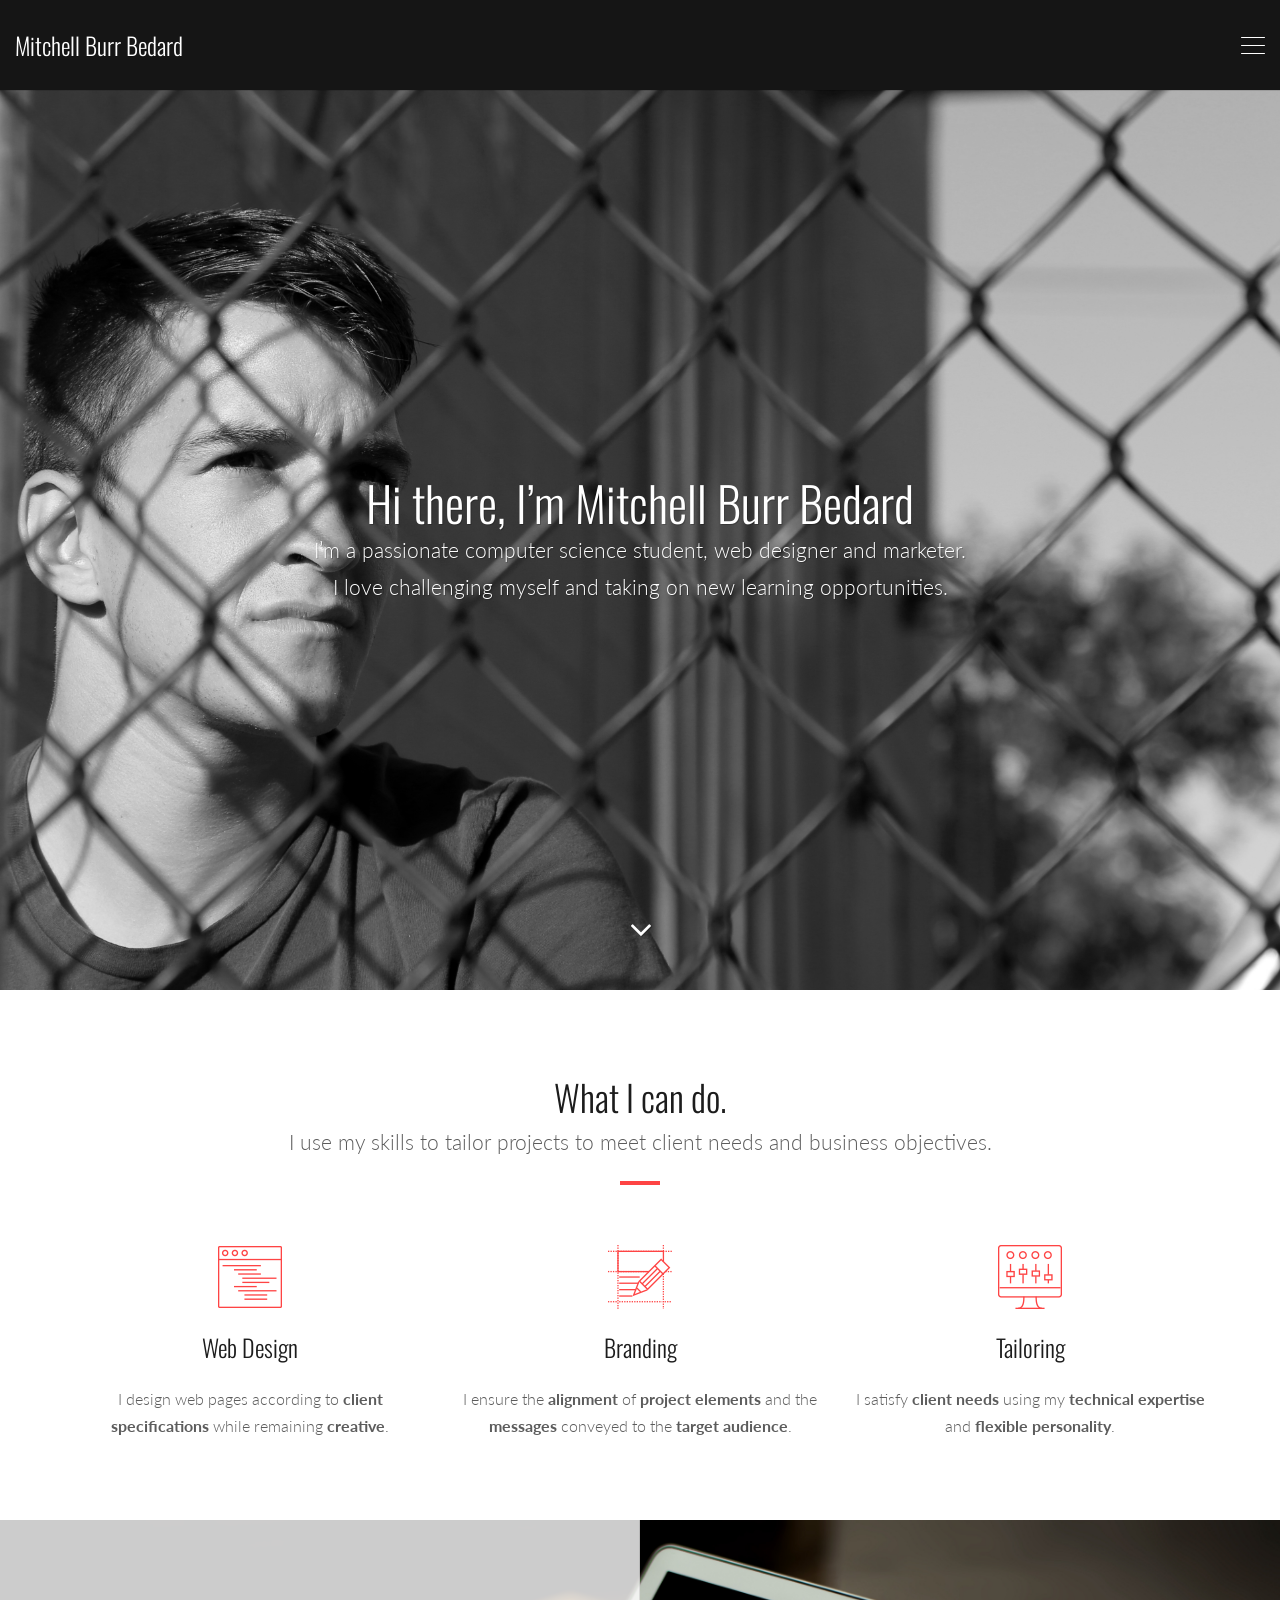
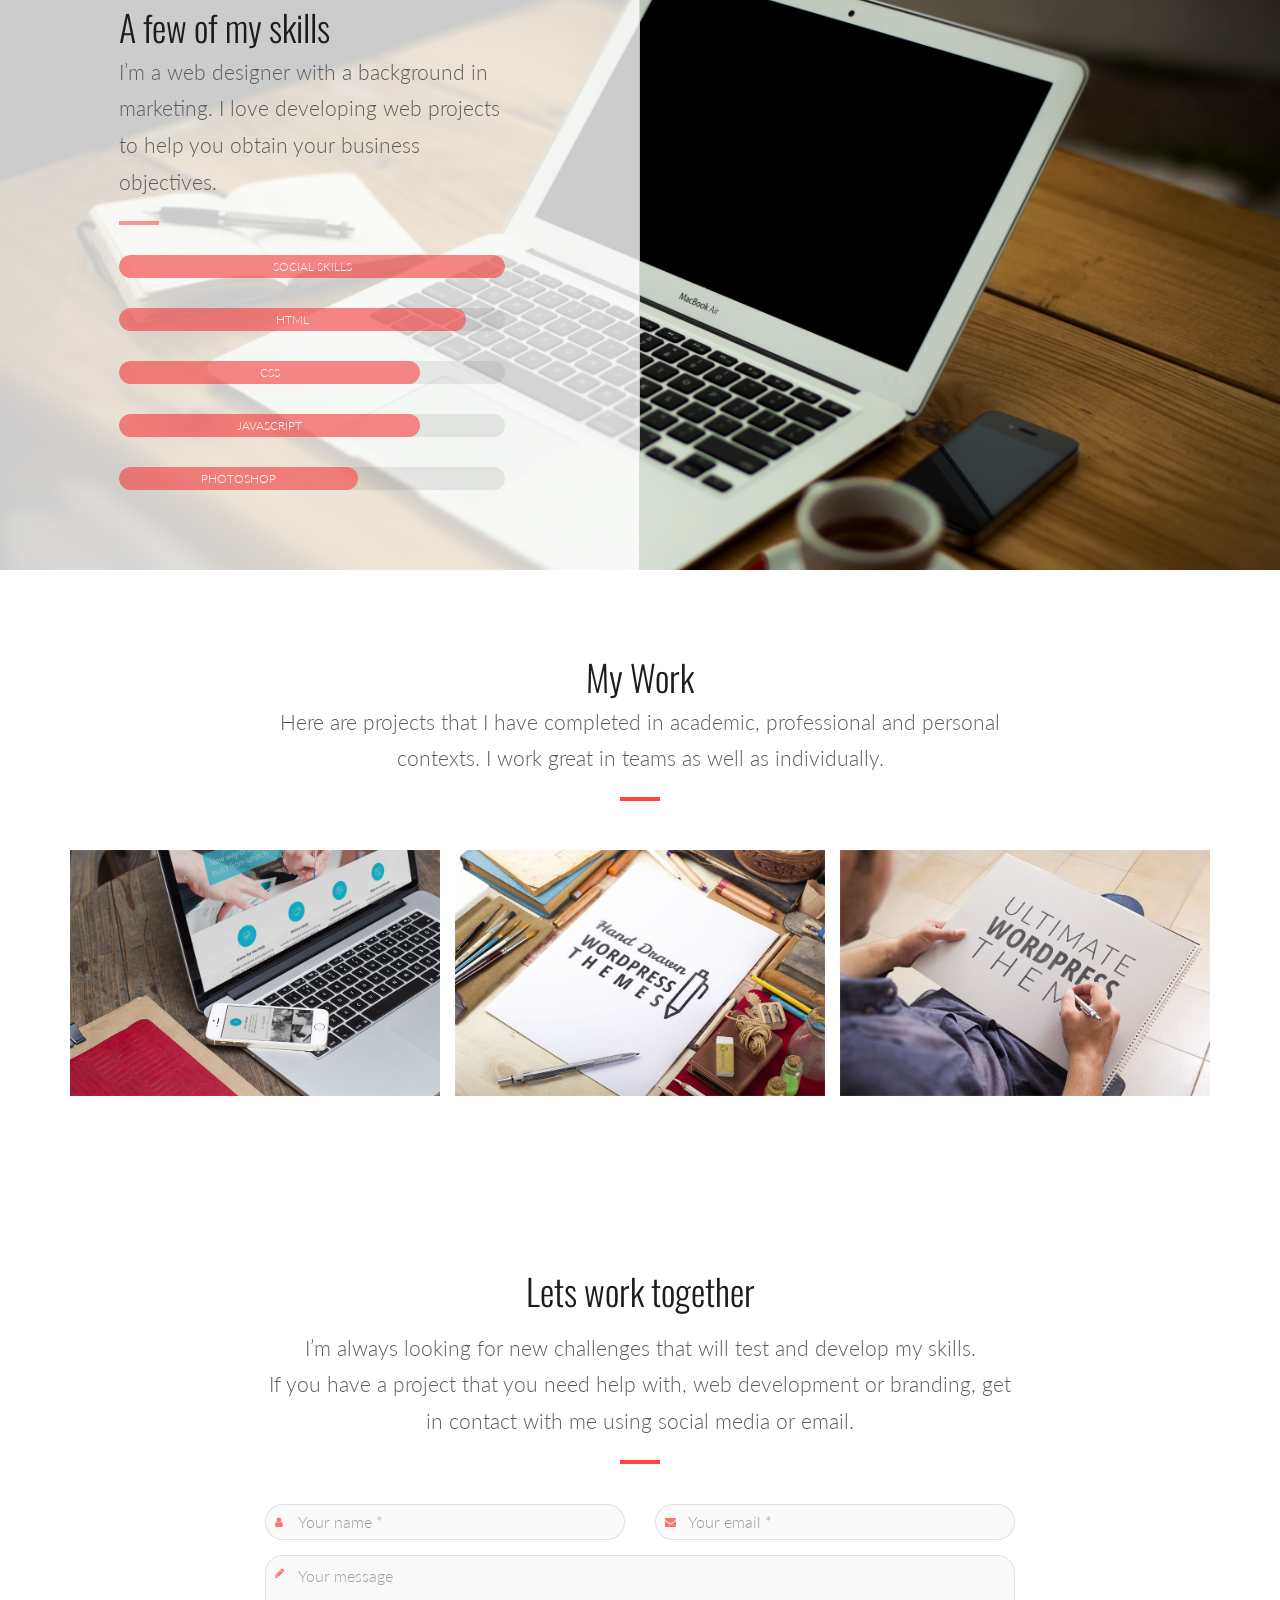
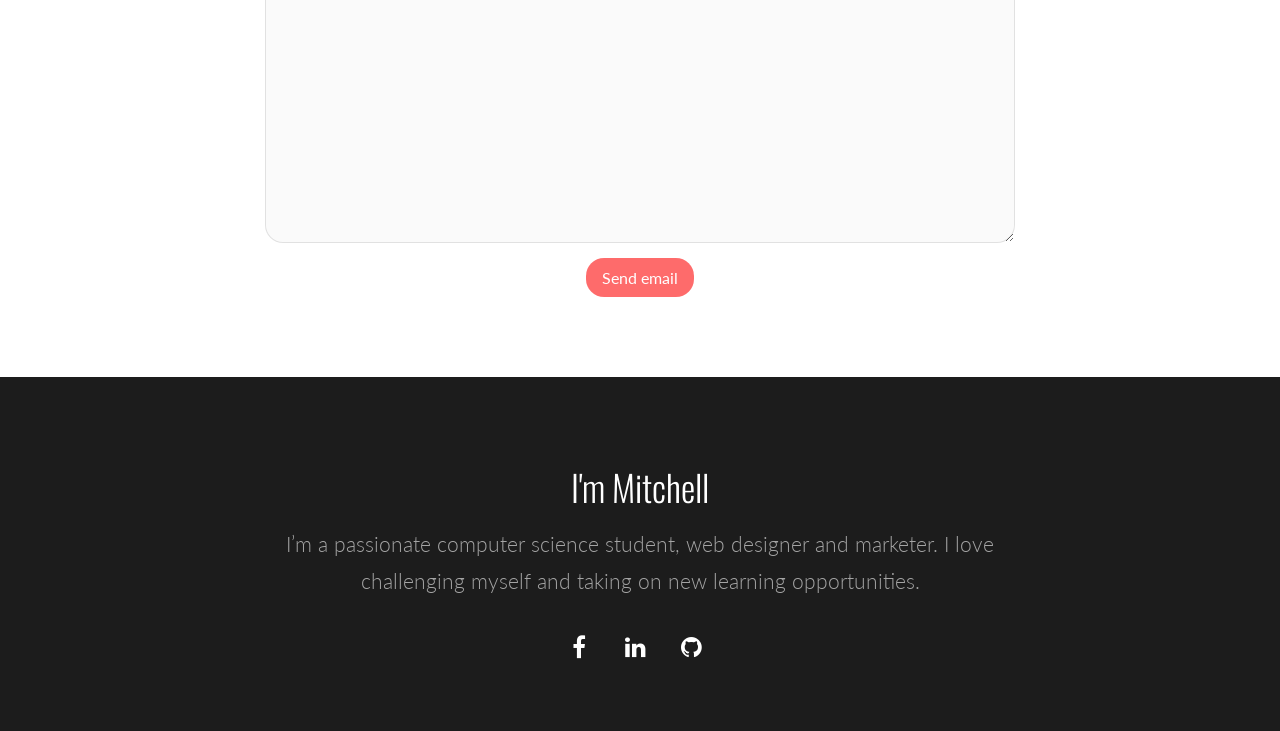
==== commit 2ee95f6c: "Just addded website online. Everything is working." ====
--- a/Live/personal-index.html
+++ b/Live/personal-index.html
@@ -23,6 +23,8 @@
     <link rel="icon" type="image/png" href="assets/images/favicons/favicon-96x96.png" sizes="96x96">
     <link rel="icon" type="image/png" href="assets/images/favicons/favicon-16x16.png" sizes="16x16">
     <link rel="shortcut icon" href="assets/images/favicons/favicon.ico"> </head>
+    <link rel="stylesheet" href="//maxcdn.bootstrapcdn.com/font-awesome/4.3.0/css/font-awesome.min.css">
+
 
 <body class="header slide-menu pace-on pace-minimal">
     <div class="pace-overlay"></div>
@@ -132,7 +134,7 @@
                 </div>
             </section>
             <section class="section" id="skills">
-                <div class="background-media" data-0-top-bottom="background-position: 50% -80px" data-start="background-position: 50% 0px" style="background-image: url(Source/Animal_Fwends.png); background-repeat:no-repeat; background-size:cover; background-attachment:fixed; background-position: 50% 0%;">
+                <div class="background-media" data-0-top-bottom="background-position: 50% -80px" data-start="background-position: 50% 0px" style="background-image: url(Source/Workstation.jpg); background-repeat:no-repeat; background-size:cover; background-attachment:fixed; background-position: 50% 0%;">
                 </div>
                 <div class="container-fullwidth">
                     <div class="row">
@@ -388,6 +390,16 @@
     <script src="assets/js/theme.min.js"></script>
     <!-- load contact form js -->
     <script src="assets/js/contact.min.js"></script>
+    <script>
+  (function(i,s,o,g,r,a,m){i['GoogleAnalyticsObject']=r;i[r]=i[r]||function(){
+  (i[r].q=i[r].q||[]).push(arguments)},i[r].l=1*new Date();a=s.createElement(o),
+  m=s.getElementsByTagName(o)[0];a.async=1;a.src=g;m.parentNode.insertBefore(a,m)
+  })(window,document,'script','https://www.google-analytics.com/analytics.js','ga');
+
+  ga('create', 'UA-80391328-1', 'auto');
+  ga('send', 'pageview');
+
+</script>
 </body>
 
 </html>
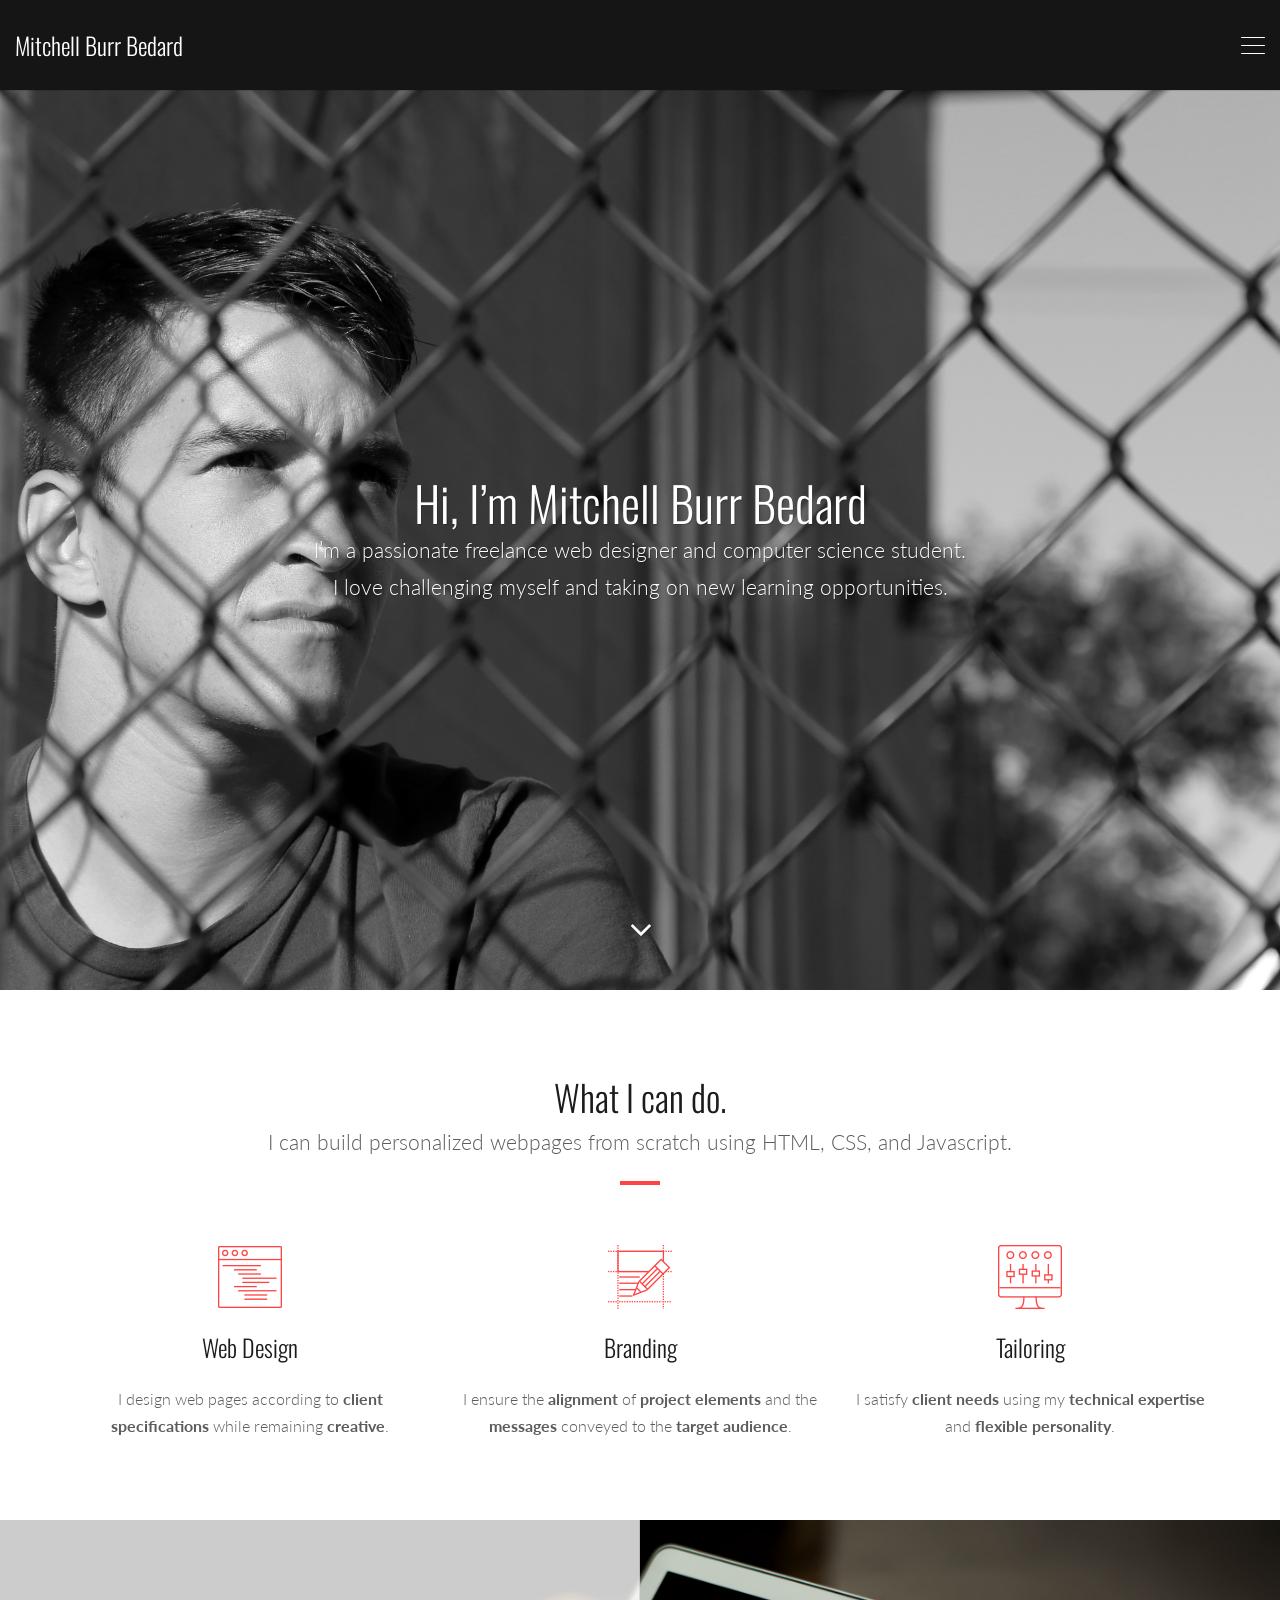
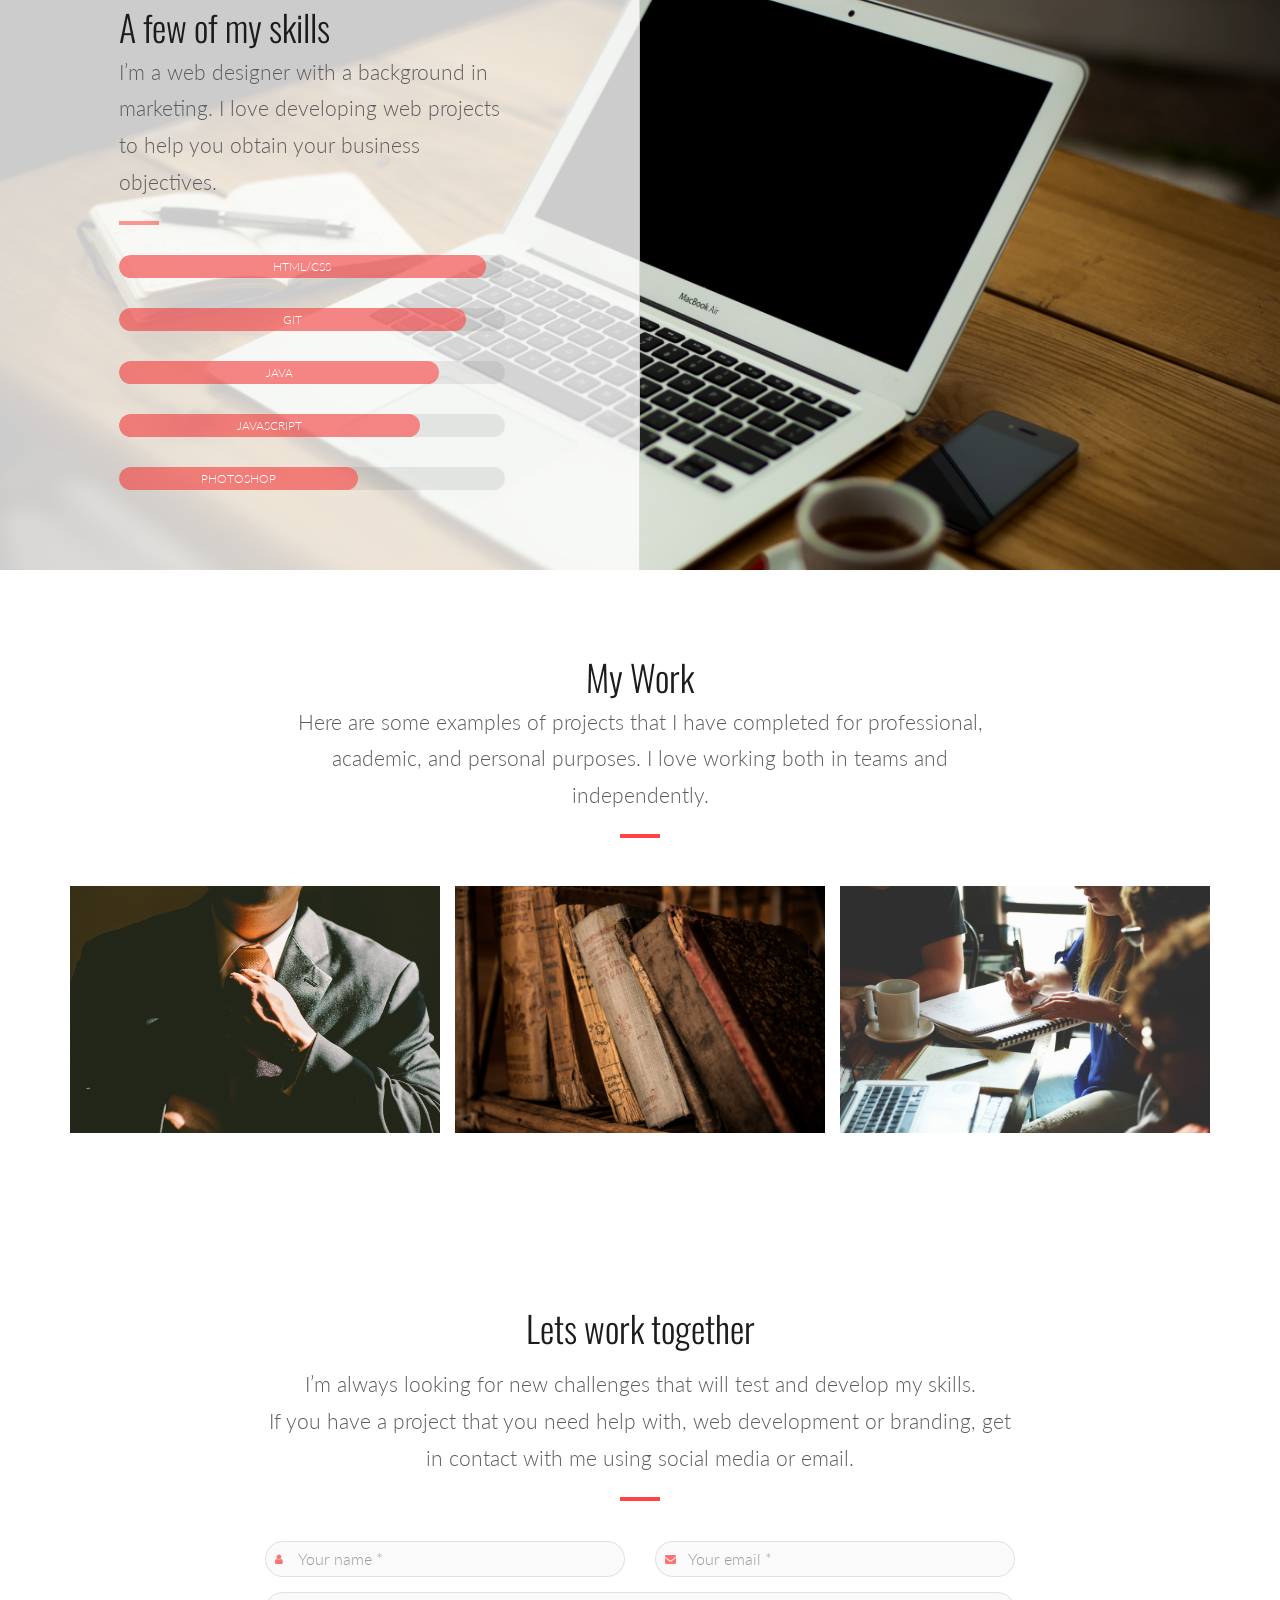
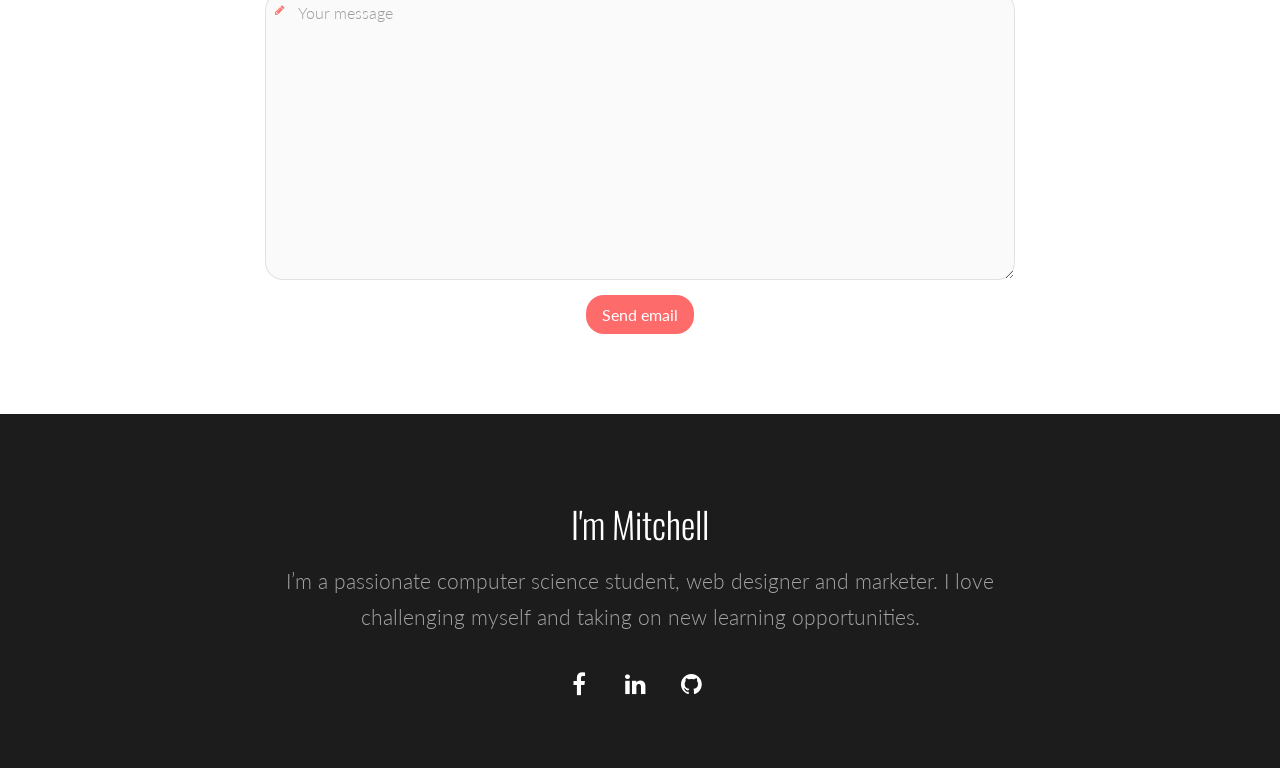
==== commit c84f9a16: "Changing photos in #portfolio" ====
--- a/Live/personal-index.html
+++ b/Live/personal-index.html
@@ -32,13 +32,13 @@
         <div class="logo-navbar container-logo">
             <div class="container-fullwidth">
                 <div class="navbar-header">
-                    <button class="navbar-toggle collapsed" data-target=".main-navbar" data-toggle="collapse" type="button"> <span class="icon-bar"></span> <span class="icon-bar"></span> <span class="icon-bar"></span> </button> <a class="navbar-brand" href="personal-index.html">
+                    <button class="navbar-toggle collapsed" data-target=".main-navbar" data-toggle="collapse" type="button"> <span class="icon-bar"></span> <span class="icon-bar"></span> <span class="icon-bar"></span> </button> <a class="navbar-brand" href="personal-index.html#about">
                     Mitchell Burr Bedard
                 </a> </div>
             </div>
         </div>
     </div>
-    <nav class="collapse navbar-collapse main-navbar menu" id="navbar-slide"> <a class="navbar-brand" href="personal-index.html"> Mitchell Burr Bedard</a>
+    <nav class="collapse navbar-collapse main-navbar menu" id="navbar-slide"> <a class="navbar-brand" href="personal-index.html#aboutl"> Mitchell Burr Bedard</a>
         <div class="menu-container">
             <ul class="nav navbar-nav" id="menu-main">
                 <li class="menu-item"> <a href="personal-index.html#about">About
@@ -64,9 +64,9 @@
                         <div class="col-md-2"></div>
                         <div class="col-md-8 text-center">
                             <h1 class="element-top-60 element-bottom-0 text-light os-animation bigger light" data-os-animation="fadeIn" data-os-animation-delay="0s">
-                        Hi there, I&#8217;m Mitchell Burr Bedard
+                        Hi, I&#8217;m Mitchell Burr Bedard
                     </h1>
-                            <p class="lead text-light element-top-0 element-bottom-60 os-animation" data-os-animation="fadeIn" data-os-animation-delay="0.3s"> I’m a passionate computer science student, web designer and marketer.
+                            <p class="lead text-light element-top-0 element-bottom-60 os-animation" data-os-animation="fadeIn" data-os-animation-delay="0.3s"> I’m a passionate freelance web designer and computer science student.
                                 <br> I love challenging myself and taking on new learning opportunities. </p>
                             <a class="scroll-to scroll-to-id element-top-20 element-bottom-20 text-light place-bottom" data-os-animation="none" data-os-animation-delay="0s" href="#services"
                             style="font-style: italic"> <i class="fa fa-angle-down"></i> </a>
@@ -83,7 +83,7 @@
                             <h1 class="text-center  element-top-80 element-bottom-0 os-animation normal light" data-os-animation="fadeIn" data-os-animation-delay="0s">
                         What I can do.
                     </h1>
-                            <p class="lead text-center center element-top-0 element-bottom-20 os-animation" data-os-animation="fadeIn" data-os-animation-delay="0s"> I use my skills to tailor projects to meet client needs and business objectives. </p>
+                            <p class="lead text-center center element-top-0 element-bottom-20 os-animation" data-os-animation="fadeIn" data-os-animation-delay="0s"> I can build personalized webpages from scratch using HTML, CSS, and Javascript. </p>
                             <div class="divider-border  divider-border-center element-top-20 element-bottom-20 os-animation"
                             data-os-animation="fadeIn" data-os-animation-delay="0s">
                                 <div class="divider-border-inner"></div>
@@ -149,13 +149,13 @@
                                         <div class="divider-border-inner" style="background:rgba(254, 68, 68, 0.55);"></div>
                                     </div>
                                     <div class="progress element-top-30 element-bottom-30 os-animation" data-os-animation="fadeIn" data-os-animation-delay="0s">
-                                        <div class="progress-bar progress-bar-warning" style="width: 100%;"> <span>SOCIAL SKILLS</span> </div>
+                                        <div class="progress-bar progress-bar-warning" style="width: 95%;"> <span>HTML/CSS</span> </div>
                                     </div>
                                     <div class="progress element-top-30 element-bottom-30 os-animation" data-os-animation="fadeIn" data-os-animation-delay="0s">
-                                        <div class="progress-bar progress-bar-warning" style="width: 90%;"> <span>HTML</span> </div>
+                                        <div class="progress-bar progress-bar-warning" style="width: 90%;"> <span>GIT</span> </div>
                                     </div>
                                     <div class="progress element-top-30 element-bottom-30 os-animation" data-os-animation="fadeIn" data-os-animation-delay="0s">
-                                        <div class="progress-bar progress-bar-warning" style="width: 78%;"> <span>CSS</span> </div>
+                                        <div class="progress-bar progress-bar-warning" style="width: 83%;"> <span>JAVA</span> </div>
                                     </div>
                                     <div class="progress element-top-30 element-bottom-30 os-animation" data-os-animation="fadeIn" data-os-animation-delay="0s">
                                         <div class="progress-bar progress-bar-warning" style="width: 78%;"> <span>JAVASCRIPT</span> </div>
@@ -179,7 +179,7 @@
                             <h1 class="text-center element-top-80 element-bottom-0 os-animation normal light" data-os-animation="fadeIn" data-os-animation-delay="0s">
                         My Work
                     </h1>
-                            <p class="lead text-center center element-top-0 element-bottom-20 os-animation" data-os-animation="fadeIn" data-os-animation-delay="0s">Here are projects that I have completed in academic, professional and personal contexts. I work great in teams as well as individually. </p>
+                            <p class="lead text-center center element-top-0 element-bottom-20 os-animation" data-os-animation="fadeIn" data-os-animation-delay="0s">Here are some examples of projects that I have completed for professional, academic, and personal purposes. I love working both in teams and independently. </p>
                             <div class="divider-border divider-border-center element-top-20 element-bottom-20 os-animation"
                             data-os-animation="fadeIn" data-os-animation-delay="0s">
                                 <div class="divider-border-inner"></div>
@@ -204,7 +204,7 @@
                                 <div class="portfolio masonry no-transition" data-col-lg="3" data-col-md="3" data-col-sm="3" data-col-xs="2" data-layout="fitRows" data-padding="15">
                                     <div class="masonry-item portfolio-item filter-portfolio" data-comments="0" data-title="Lambda Website">
                                         <div class="figure element-top-no-top element-bottom-no-bottom portfolio-os-animation image-filter-none image-filter-onhover fade-in text-center figcaption-middle normalwidth" data-os-animation="fadeInUp" data-os-animation-delay="0s">
-                                            <a class="figure-image magnific" href="assets/images/personal/p01.jpg" target="_self"> <img alt="Lambda Website" class="normalwidth" src="assets/images/personal/p01.jpg">
+                                            <a class="figure-image magnific" href="Source/Professional.jpg" target="_self"> <img alt="Lambda Website" class="normalwidth" src="Source/Professional.jpg">
                                                 <div class="figure-overlay grid-overlay-0">
                                                     <div class="figure-overlay-container">
                                                         <div class="figure-caption">
@@ -220,7 +220,7 @@
                                     </div>
                                     <div class="masonry-item portfolio-item filter-portfolio" data-comments="0" data-title="Branding Html">
                                         <div class="figure element-top-no-top element-bottom-no-bottom portfolio-os-animation image-filter-none image-filter-onhover fade-in text-center figcaption-middle normalwidth" data-os-animation="fadeInUp" data-os-animation-delay="0.1s">
-                                            <a class="figure-image magnific" href="assets/images/personal/p02.jpg" target="_self"><img alt="Branding Html" class="normalwidth" src="assets/images/personal/p02.jpg">
+                                            <a class="figure-image magnific" href="Source/Academic.jpg" target="_self"><img alt="Branding Html" class="normalwidth" src="Source/Academic.jpg">
                                                 <div class="figure-overlay grid-overlay-0">
                                                     <div class="figure-overlay-container">
                                                         <div class="figure-caption">
@@ -235,7 +235,7 @@
                                     </div>
                                     <div class="masonry-item portfolio-item filter-portfolio" data-comments="0" data-menu-order="3" data-title="Ultimate theme">
                                         <div class="figure element-top-no-top element-bottom-no-bottom portfolio-os-animation image-filter-none image-filter-onhover fade-in text-center figcaption-middle normalwidth" data-os-animation="fadeInUp" data-os-animation-delay="0.2s">
-                                            <a class="figure-image magnific" data-links="" href="assets/images/personal/p03.jpg" target="_self"> <img alt="Ultimate theme" class="normalwidth" src="assets/images/personal/p03.jpg">
+                                            <a class="figure-image magnific" data-links="" href="Source/Personal.jpg" target="_self"> <img alt="Ultimate theme" class="normalwidth" src="Source/Personal.jpg">
                                                 <div class="figure-overlay grid-overlay-0">
                                                     <div class="figure-overlay-container">
                                                         <div class="figure-caption">
@@ -390,16 +390,7 @@
     <script src="assets/js/theme.min.js"></script>
     <!-- load contact form js -->
     <script src="assets/js/contact.min.js"></script>
-    <script>
-  (function(i,s,o,g,r,a,m){i['GoogleAnalyticsObject']=r;i[r]=i[r]||function(){
-  (i[r].q=i[r].q||[]).push(arguments)},i[r].l=1*new Date();a=s.createElement(o),
-  m=s.getElementsByTagName(o)[0];a.async=1;a.src=g;m.parentNode.insertBefore(a,m)
-  })(window,document,'script','https://www.google-analytics.com/analytics.js','ga');
-
-  ga('create', 'UA-80391328-1', 'auto');
-  ga('send', 'pageview');
-
-</script>
+
 </body>
 
 </html>
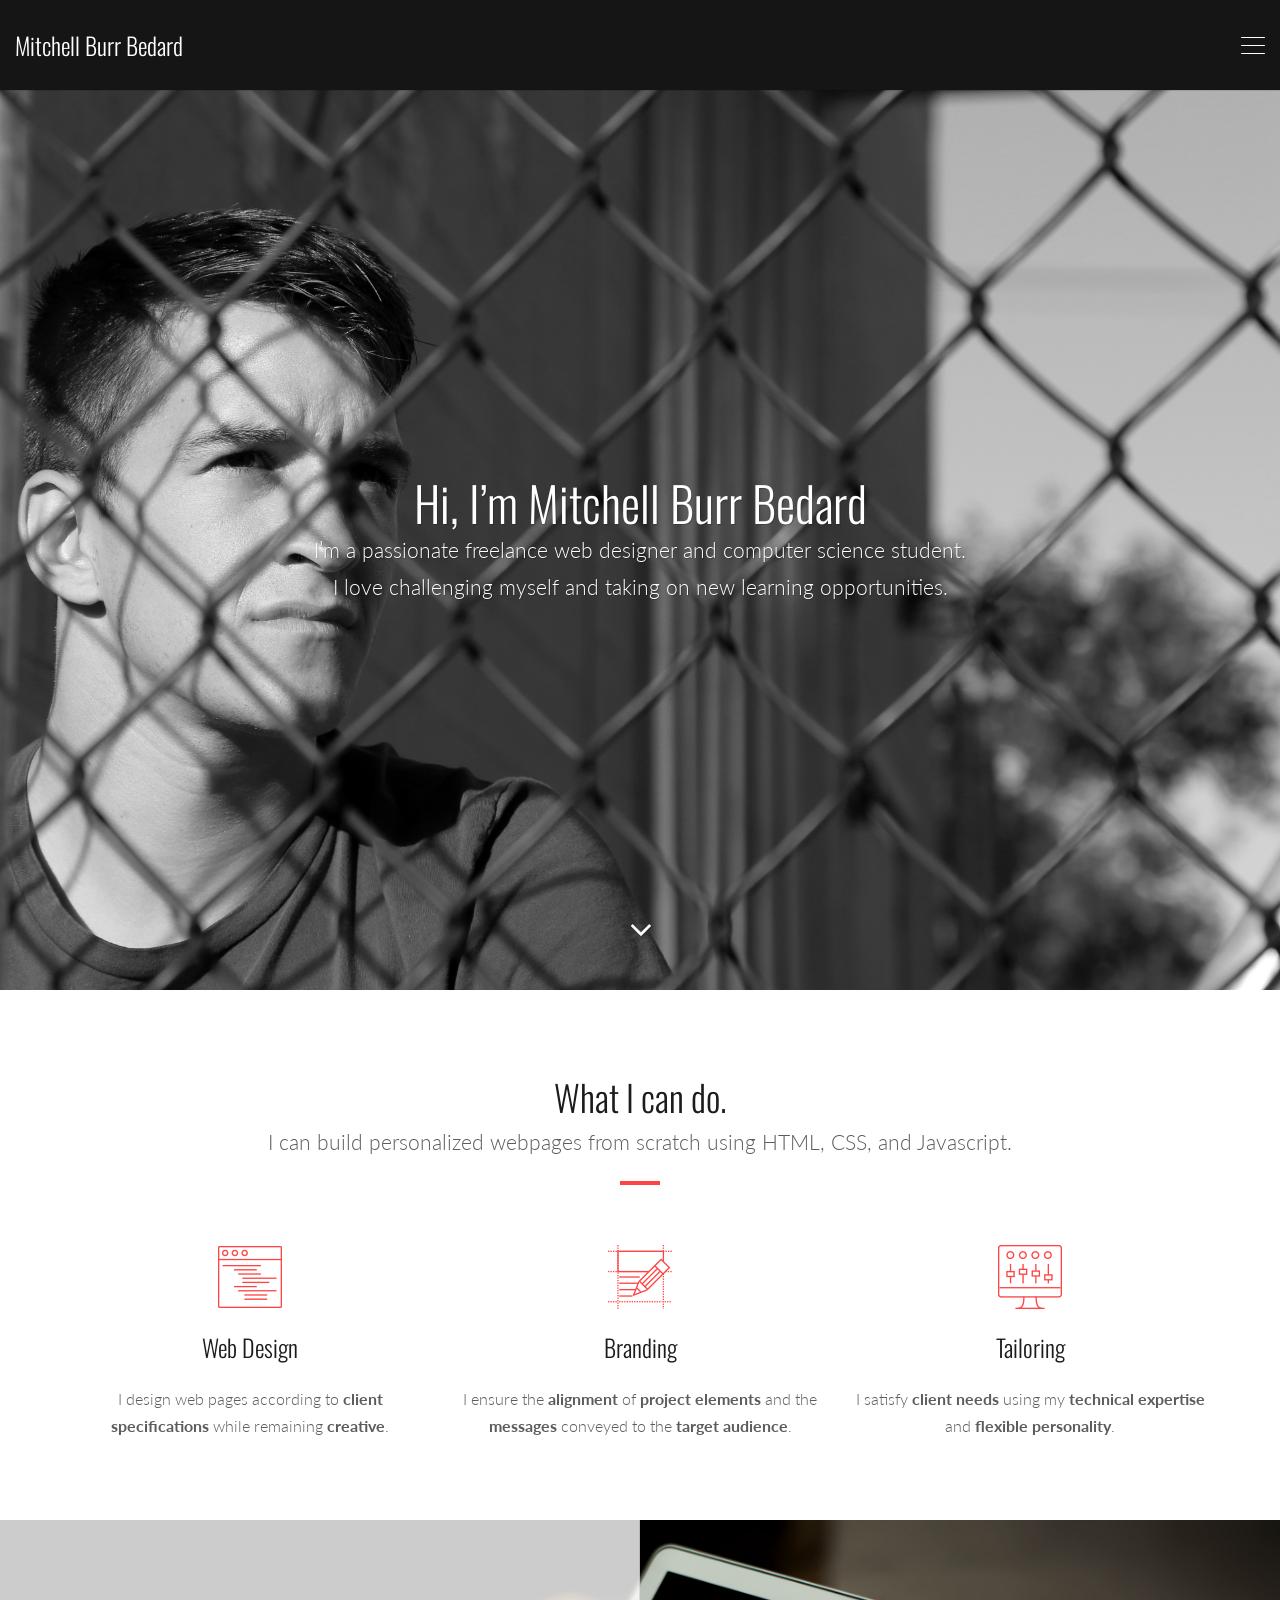
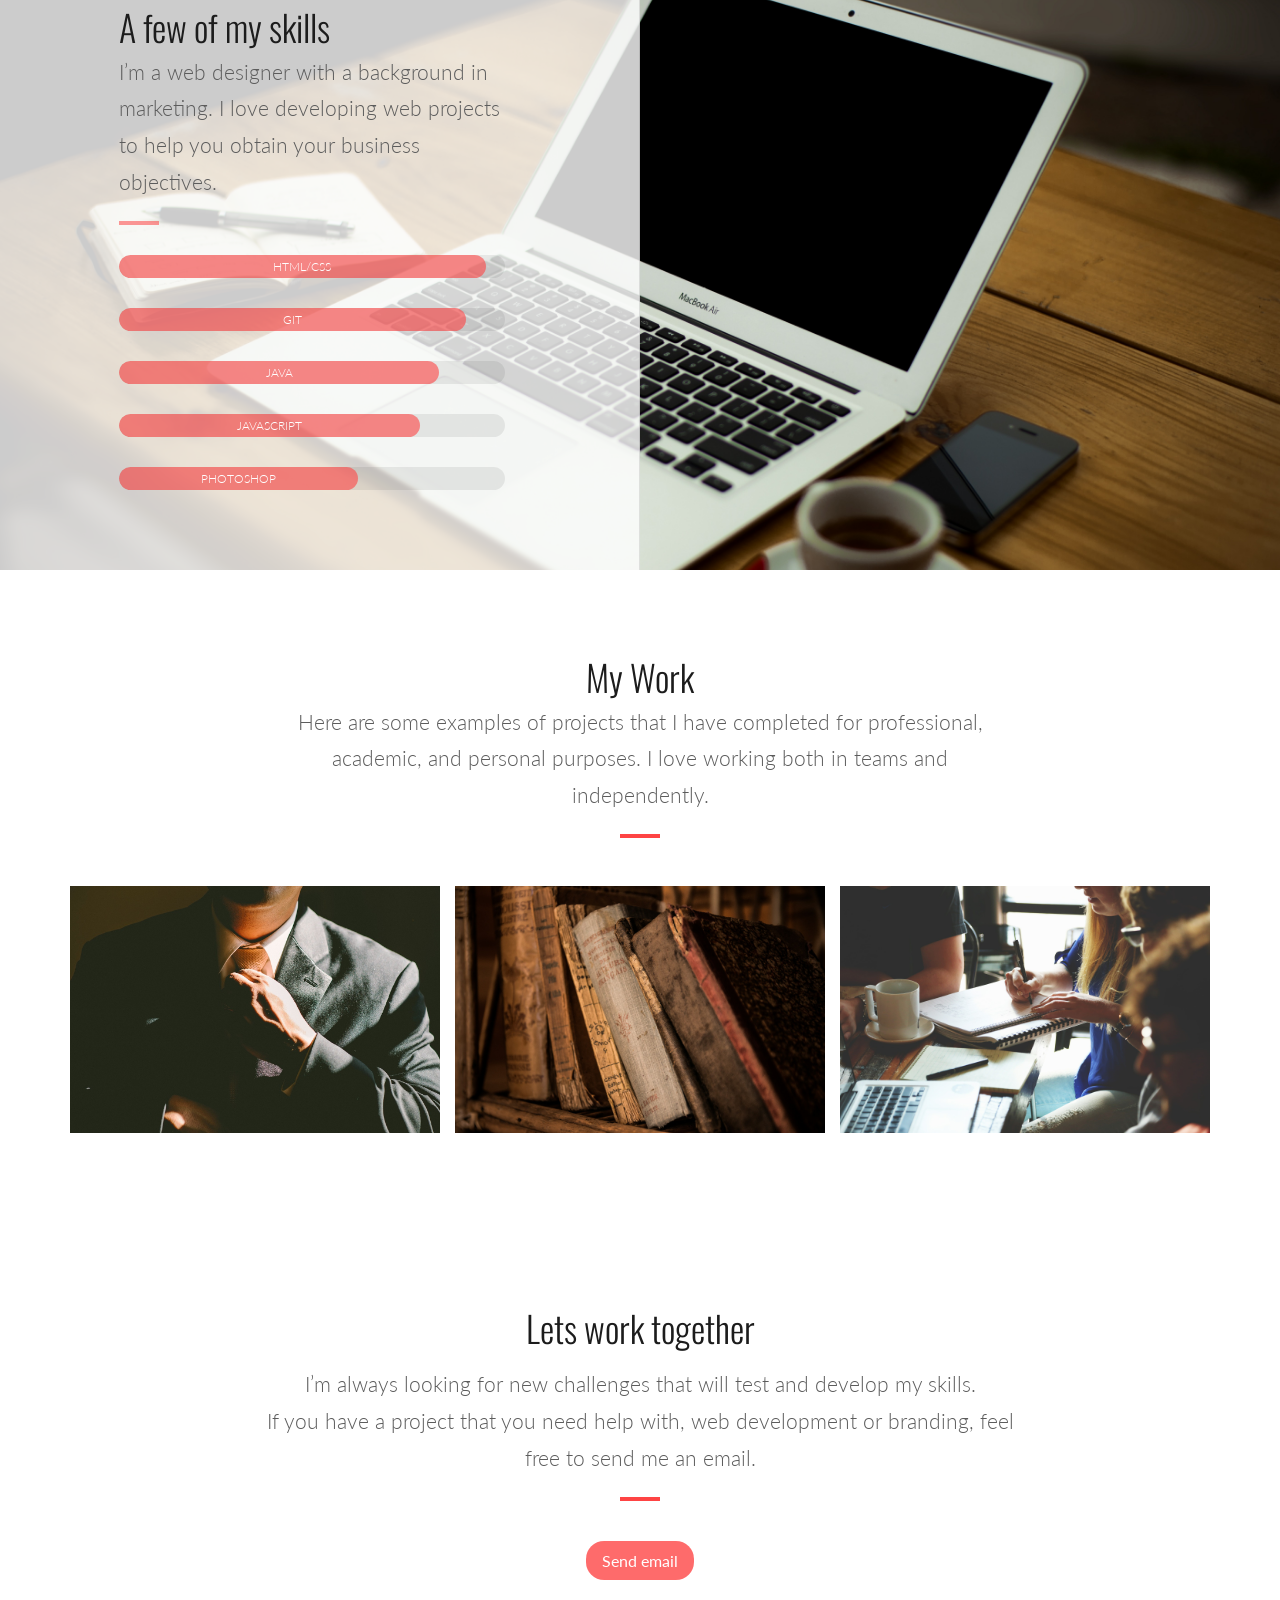
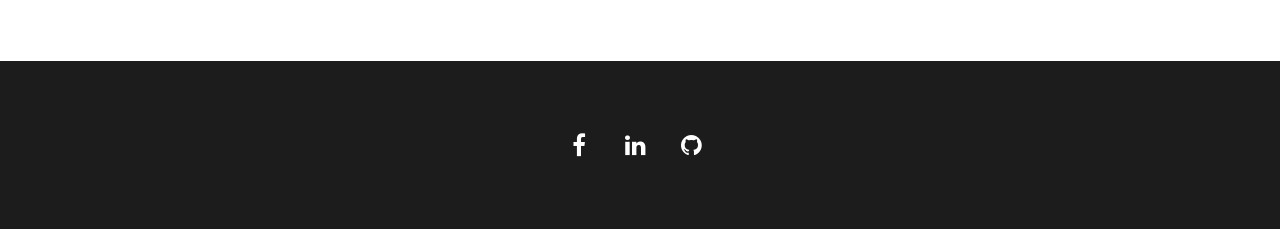
==== commit fd0fc333: "removed unnecessary files" ====
--- a/Live/personal-index.html
+++ b/Live/personal-index.html
@@ -38,7 +38,7 @@
             </div>
         </div>
     </div>
-    <nav class="collapse navbar-collapse main-navbar menu" id="navbar-slide"> <a class="navbar-brand" href="personal-index.html#aboutl"> Mitchell Burr Bedard</a>
+    <nav class="collapse navbar-collapse main-navbar menu" id="navbar-slide"> <a class="navbar-brand" href="personal-index.html#about"> Mitchell Burr Bedard</a>
         <div class="menu-container">
             <ul class="nav navbar-nav" id="menu-main">
                 <li class="menu-item"> <a href="personal-index.html#about">About
@@ -254,51 +254,16 @@
                     </div>
                 </div>
             </section>
-           <!-- <section class="section" id="project">
-                <div class="background-media" data-0-top-bottom="background-position: 50% -80px" data-start="background-position: 50% 0px" style="background-image: url(assets/images/personal/personal-3.jpg); background-repeat:no-repeat; background-size:cover; background-attachment:fixed; background-position: 50% 0%;">
-                </div>
-                <div class="container-fullwidth container-vertical-middle">
-                    <div class="row vertical-middle">
-                        <div class="col-md-6 text-center col-border-right">
-                            <div class="figure element-top-0 element-bottom-0 os-animation" data-os-animation="fadeInUp" data-os-animation-delay="0.3s"> <span class="figure-image">
-                            <img alt="project.png" src="assets/images/personal/project.png">
-                        </span> </div>
-                        </div>
-                        <div class="col-md-6 text-left" style="background:rgba(255, 255, 255, 0.95);">
-                            <div class="row">
-                                <div class="col-md-2"></div>
-                                <div class="col-md-8">
-                                    <h1 class="element-top-60 os-animation normal light" data-os-animation="fadeIn" data-os-animation-delay="0s">
-                                Latest Project
-                            </h1>
-                                    <p class="lead element-bottom-20 os-animation" data-os-animation="fadeIn" data-os-animation-delay="0s"> Some of my latest projects. A next generation Html theme. Powerful and awesome, the most advanced theme ever. </p>
-                                    <div class="divider-border divider-border-left element-top-20 element-bottom-20 os-animation" data-os-animation="fadeIn"
-                                    data-os-animation-delay="0s">
-                                        <div class="divider-border-inner" style="background:rgba(254, 68, 68, 0.55);"></div>
-                                    </div>
-                                    <ul class="skills-list normal element-top-20 element-bottom-20" data-os-animation="none" data-os-animation-delay="0s">
-                                        <li>Retina Ready</li>
-                                        <li>Bootstrap based</li>
-                                        <li>200+ Admin options</li>
-                                        <li>Modern CSS &amp; HTML</li>
-                                        <li>SEO optimised</li>
-                                    </ul>
-                                </div>
-                                <div class="col-md-2"></div>
-                            </div>
-                        </div>
-                    </div>
-                </div>
-            --> </section>
+           </section>
             <section class="section" id="contact">
                 <div class="container">
                     <div class="row">
                         <div class="col-md-2"></div>
                         <div class="col-md-8">
                             <h1 class="text-center element-top-80 os-animation normal light" data-os-animation="fadeIn" data-os-animation-delay="0s">
-                        Lets work together
-                    </h1>
-                            <p class="lead text-center center element-bottom-20 os-animation" data-os-animation="fadeIn" data-os-animation-delay="0s"> I&#8217;m always looking for new challenges that will test and develop my skills.<br>If you have a project that you need help with, web development or branding, get in contact with me using social media or email.</p>
+                            Lets work together
+                            </h1>
+                            <p class="lead text-center center element-bottom-20 os-animation" data-os-animation="fadeIn" data-os-animation-delay="0s"> I&#8217;m always looking for new challenges that will test and develop my skills.<br>If you have a project that you need help with, web development or branding, feel free to send me an email.</p>
                             <div class="divider-border divider-border-center element-top-20 element-bottom-20 os-animation" data-os-animation="fadeIn"
                             data-os-animation-delay="0s">
                                 <div class="divider-border-inner"></div>
@@ -309,28 +274,14 @@
                                 <div class="visible-md element-height-20"></div>
                                 <div class="visible-lg element-height-20"></div>
                             </div>
-                            <form action="contact_mailer.php" class="contact-form">
-                                <div class="row">
-                                    <div class="col-md-6">
-                                        <div class="form-group form-icon-group"> <i class="fa fa-user"></i>
-                                            <input class="form-control" id="name" name="name" placeholder="Your name *" type="text" required=""> </div>
-                                    </div>
-                                    <div class="col-md-6">
-                                        <div class="form-group form-icon-group"> <i class="fa fa-envelope"></i>
-                                            <input class="form-control" id="email" name="email" placeholder="Your email *" type="email" required=""> </div>
-                                    </div>
-                                </div>
-                                <div class="form-group form-icon-group"> <i class="fa fa-pencil"></i>
-                                    <textarea class="form-control" id="message" name="message" placeholder="Your message" rows="10" required=""></textarea>
-                                </div>
-                                <div class="text-center">
-                                    <input type="submit" value="Send email" class="btn btn-primary"> </div>
+                            <div class="text-center">
+                                    <div class="btn btn-primary"><a href="mailto:m.burrbedard@gmail.com?Subject=MitchellBurrBedard.com" target="_top" style="color:white;">Send email</a></div>
                                 <div class="messages text-center"></div>
-                            </form>
+
+
                             <div class="divider-wrapper">
                                 <div class="visible-xs element-height-80"></div>
-                                <div class="visible-sm element-height-80"></div>
-                                <div class="visible-md element-height-80"></div>
+
                                 <div class="visible-lg element-height-80"></div>
                             </div>
                         </div>
@@ -345,11 +296,7 @@
                     <div class="row element-top-60 element-bottom-60 footer-columns-1">
                         <div class="col-sm-2"></div>
                         <div class="col-sm-8">
-                            <div class="sidebar-widget">
-                                <h1>I'm Mitchell</h1>
-                                <p class="lead"> I’m a passionate computer science student, web designer and marketer.
-                                 I love challenging myself and taking on new learning opportunities.  </p>
-                            </div>
+                        
                             <div class="sidebar-widget">
                                 <ul class="unstyled inline social-icons social-simple social-lg">
                                     <li>
@@ -388,9 +335,18 @@
         };
     </script>
     <script src="assets/js/theme.min.js"></script>
-    <!-- load contact form js -->
-    <script src="assets/js/contact.min.js"></script>
-
+
+
+<script>
+  (function(i,s,o,g,r,a,m){i['GoogleAnalyticsObject']=r;i[r]=i[r]||function(){
+  (i[r].q=i[r].q||[]).push(arguments)},i[r].l=1*new Date();a=s.createElement(o),
+  m=s.getElementsByTagName(o)[0];a.async=1;a.src=g;m.parentNode.insertBefore(a,m)
+  })(window,document,'script','https://www.google-analytics.com/analytics.js','ga');
+
+  ga('create', 'UA-80391328-1', 'auto');
+  ga('send', 'pageview');
+
+</script>
 </body>
 
 </html>
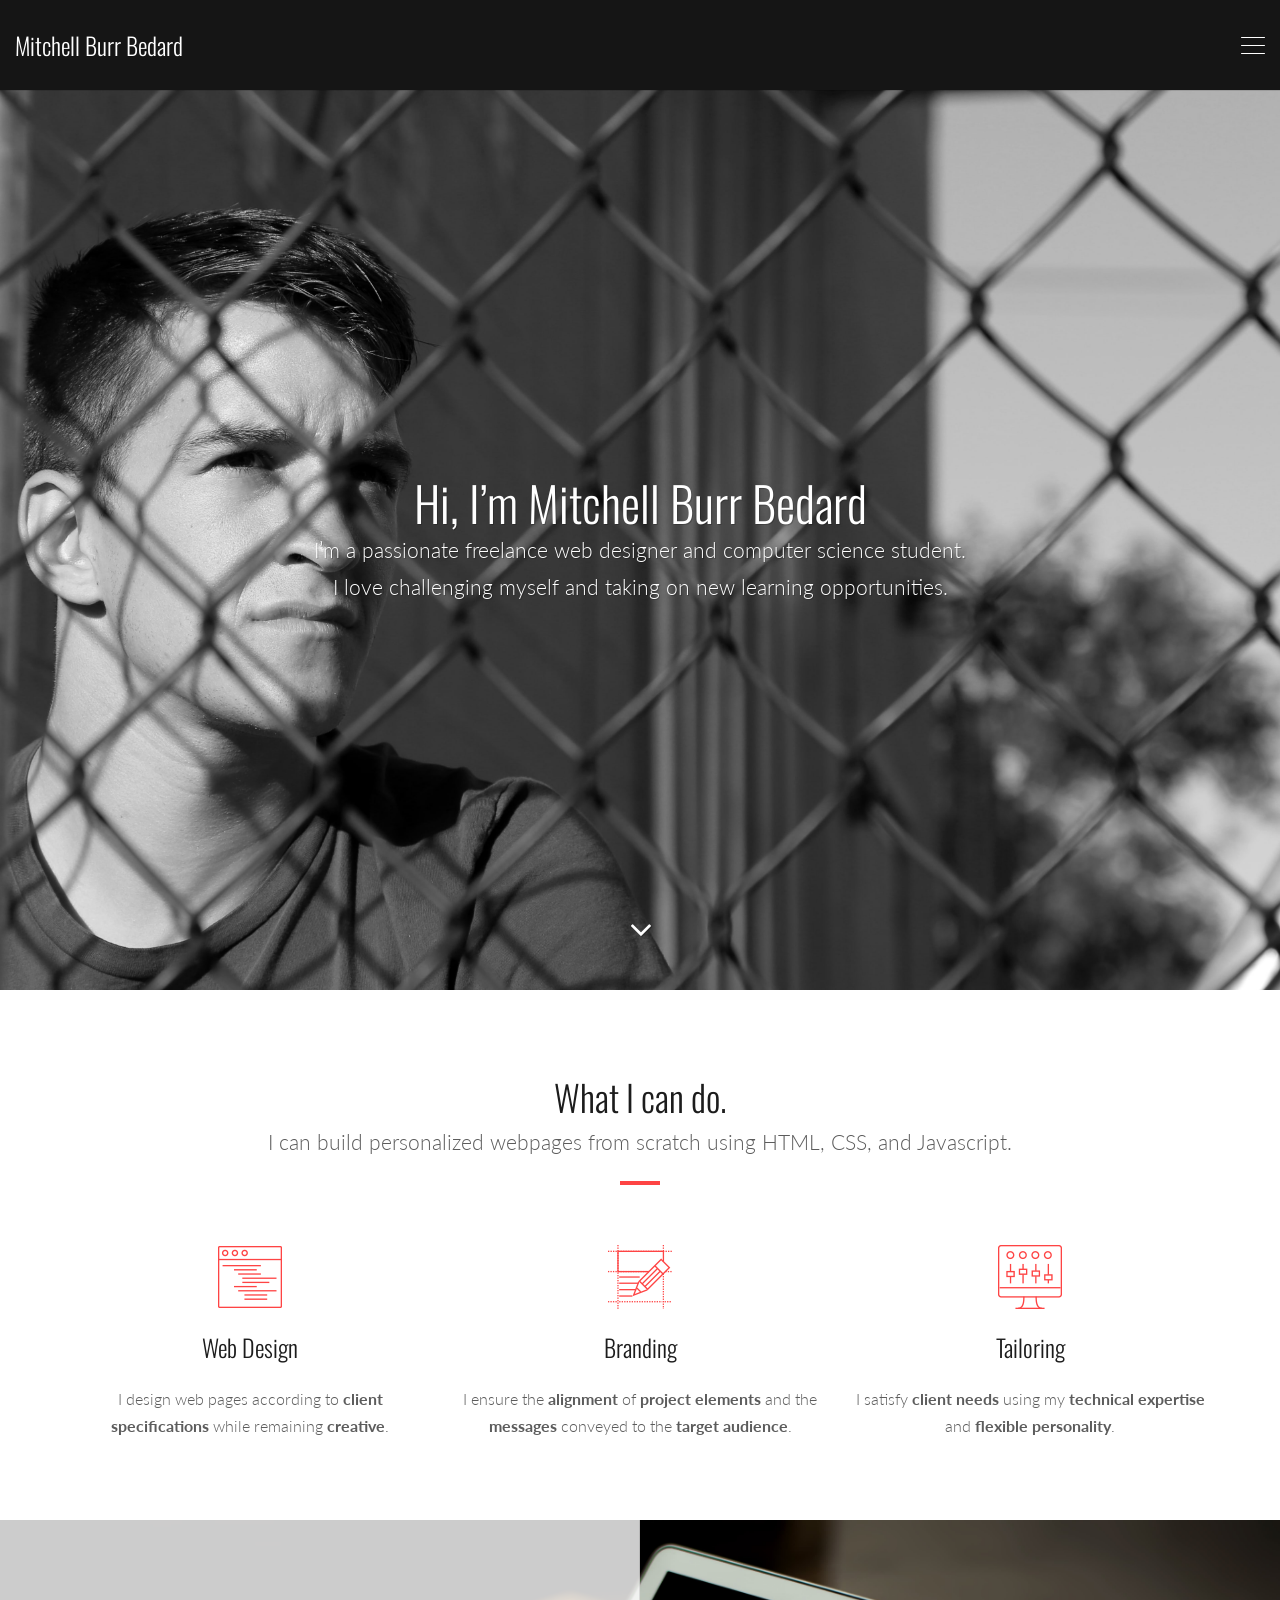
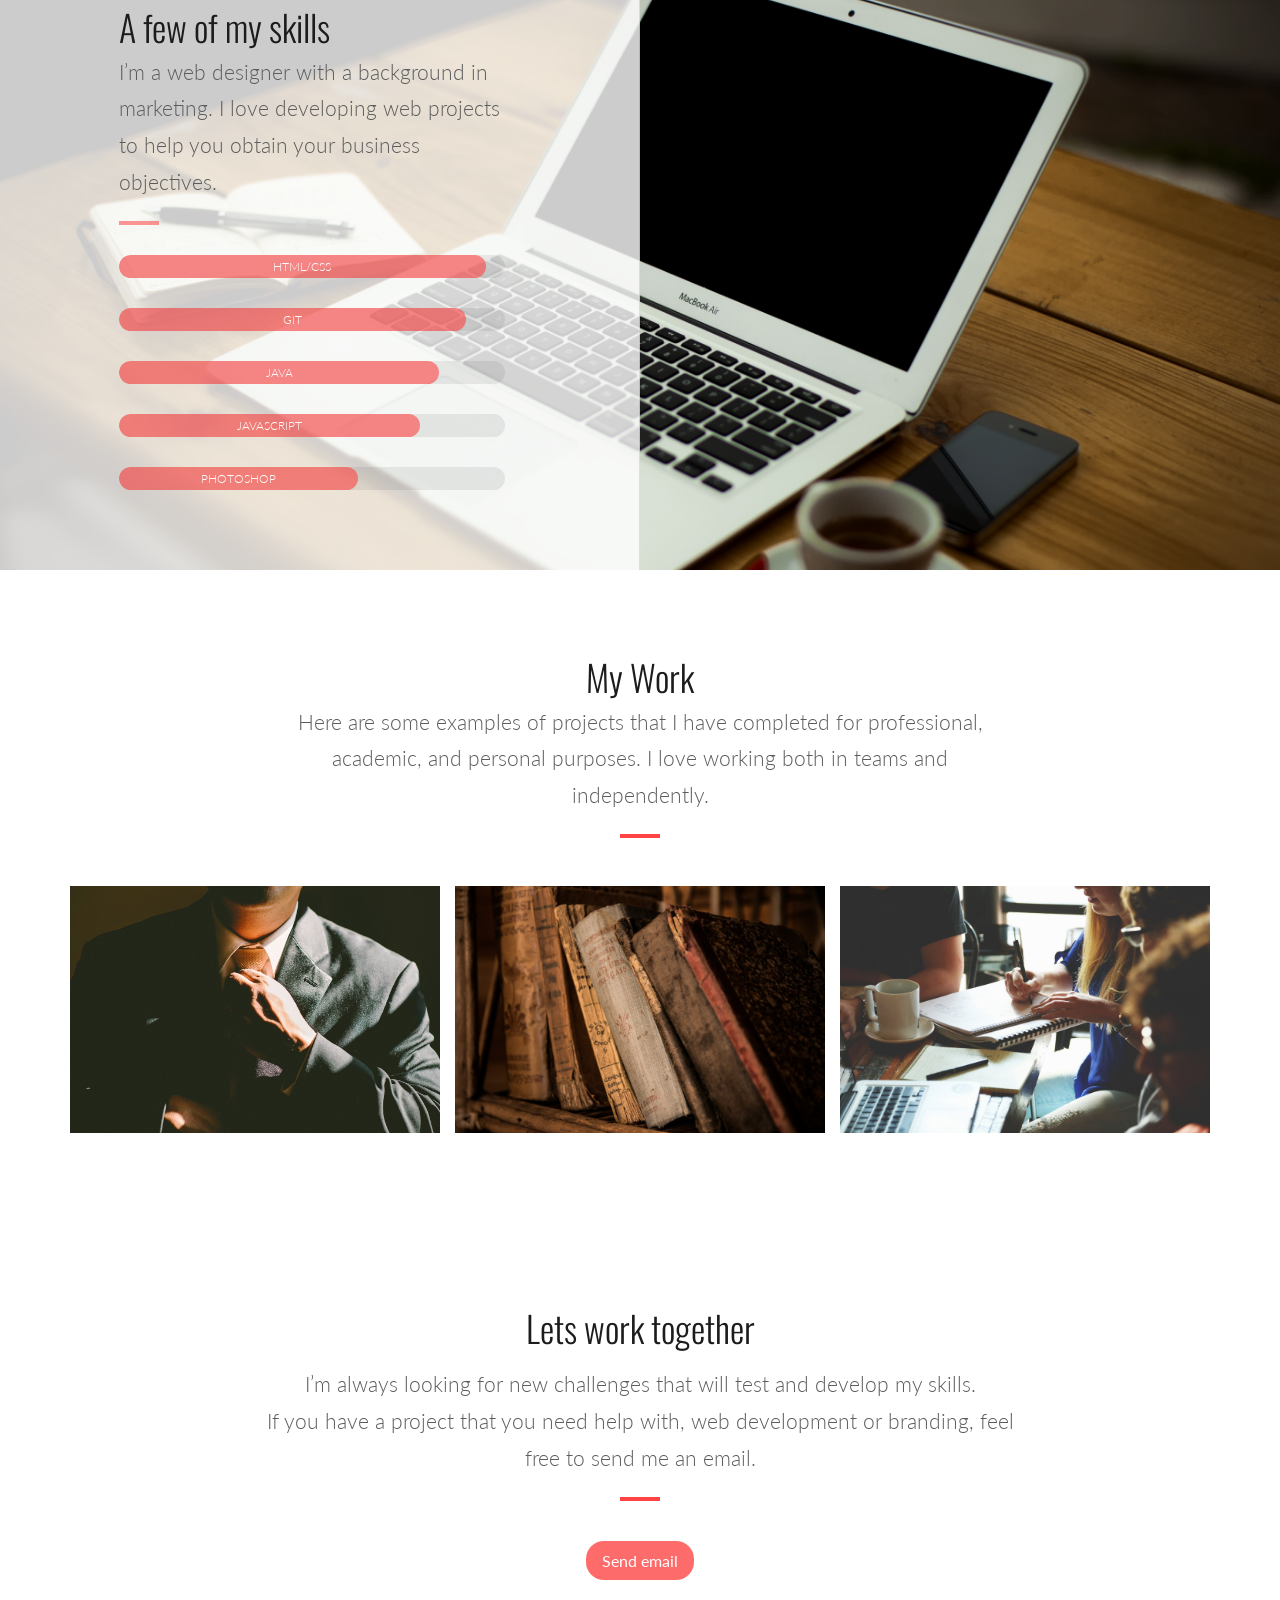
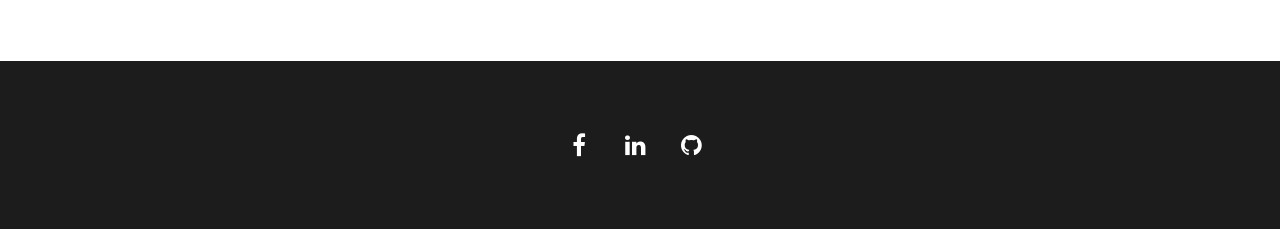
==== commit 3de5b09f: "Facebook metatags, optimized images" ====
--- a/Live/personal-index.html
+++ b/Live/personal-index.html
@@ -1,10 +1,17 @@
 <!doctype html>
-<html class="no-js" lang="">
+<html class="no-js" lang="en" xmlns="http://www.w3.org/1999/xhtml"
+      xmlns:fb="http://ogp.me/ns/fb#">
 
 <head>
     <meta charset="utf-8">
     <meta name="description" content="">
     <meta name="viewport" content="width=device-width, initial-scale=1, minimal-ui">
+    <meta property="fb:app_id" content="1629402430708718" /> 
+    <meta property="og:type"   content="Website" /> 
+    <meta property="og:url"    content="http://mitchellburrbedard.com/" /> 
+    <meta property="og:title"  content="Mitchell Burr Bedard" /> 
+    <meta property="og:description" content="Hi, I’m Mitchell Burr Bedard I’m a passionate freelance web designer and computer science student. I love challenging myself and taking on new learning opportunities. What I can do. I can build personalized webpages from scratch using HTML, CSS, and Javascript." /> 
+    <meta property="og:image"  content="https://s3-us-west-2.amazonaws.com/mitchellburrbedard.com/assets/images/favicons/Logo.png" /> 
     <title> Mitchell Burr Bedard</title>
     <!-- Place favicon.ico and apple-touch-icon.png in the root directory -->
     <link href="//fonts.googleapis.com/css?family=Lato:100,300,400italic,700%7COswald:300,400,700%7CRoboto+Slab:100,300,400,700&amp;subset=latin,latin,latin" rel="stylesheet" type="text/css">
@@ -22,9 +29,9 @@
     <link rel="icon" type="image/png" href="assets/images/favicons/favicon-32x32.png" sizes="32x32">
     <link rel="icon" type="image/png" href="assets/images/favicons/favicon-96x96.png" sizes="96x96">
     <link rel="icon" type="image/png" href="assets/images/favicons/favicon-16x16.png" sizes="16x16">
-    <link rel="shortcut icon" href="assets/images/favicons/favicon.ico"> </head>
+    <link rel="shortcut icon" href="assets/images/favicons/favicon.ico">
     <link rel="stylesheet" href="//maxcdn.bootstrapcdn.com/font-awesome/4.3.0/css/font-awesome.min.css">
-
+ </head>
 
 <body class="header slide-menu pace-on pace-minimal">
     <div class="pace-overlay"></div>
@@ -57,7 +64,7 @@
     <div id="content" role="main">
         <article>
             <section class="section section-text-shadow section-fullheight" id="about">
-                <div class="background-media" data-0-top-bottom="background-position: 50% -80px" data-start="background-position: 50% 0px" style="background-image: url(Source/Black_White_Portrait_Mitchell2.jpg); background-repeat:no-repeat; background-size:cover; background-attachment:fixed; background-position: 50% 0%;">
+                <div class="background-media" data-0-top-bottom="background-position: 50% -80px" data-start="background-position: 50% 0px" style="background-image: url(Source/Black_White_Portrait_Mitchell2-min.jpg); background-repeat:no-repeat; background-size:cover; background-attachment:fixed; background-position: 50% 0%;">
                 </div>
                 <div class="container container-vertical-middle">
                     <div class="row vertical-middle">
@@ -134,7 +141,7 @@
                 </div>
             </section>
             <section class="section" id="skills">
-                <div class="background-media" data-0-top-bottom="background-position: 50% -80px" data-start="background-position: 50% 0px" style="background-image: url(Source/Workstation.jpg); background-repeat:no-repeat; background-size:cover; background-attachment:fixed; background-position: 50% 0%;">
+                <div class="background-media" data-0-top-bottom="background-position: 50% -80px" data-start="background-position: 50% 0px" style="background-image: url(Source/Workstation-min.jpg); background-repeat:no-repeat; background-size:cover; background-attachment:fixed; background-position: 50% 0%;">
                 </div>
                 <div class="container-fullwidth">
                     <div class="row">
@@ -204,7 +211,7 @@
                                 <div class="portfolio masonry no-transition" data-col-lg="3" data-col-md="3" data-col-sm="3" data-col-xs="2" data-layout="fitRows" data-padding="15">
                                     <div class="masonry-item portfolio-item filter-portfolio" data-comments="0" data-title="Lambda Website">
                                         <div class="figure element-top-no-top element-bottom-no-bottom portfolio-os-animation image-filter-none image-filter-onhover fade-in text-center figcaption-middle normalwidth" data-os-animation="fadeInUp" data-os-animation-delay="0s">
-                                            <a class="figure-image magnific" href="Source/Professional.jpg" target="_self"> <img alt="Lambda Website" class="normalwidth" src="Source/Professional.jpg">
+                                            <a class="figure-image magnific" href="Source/Professional-min.jpg" target="_self"> <img alt="Lambda Website" class="normalwidth" src="Source/Professional-min.jpg">
                                                 <div class="figure-overlay grid-overlay-0">
                                                     <div class="figure-overlay-container">
                                                         <div class="figure-caption">
@@ -220,7 +227,7 @@
                                     </div>
                                     <div class="masonry-item portfolio-item filter-portfolio" data-comments="0" data-title="Branding Html">
                                         <div class="figure element-top-no-top element-bottom-no-bottom portfolio-os-animation image-filter-none image-filter-onhover fade-in text-center figcaption-middle normalwidth" data-os-animation="fadeInUp" data-os-animation-delay="0.1s">
-                                            <a class="figure-image magnific" href="Source/Academic.jpg" target="_self"><img alt="Branding Html" class="normalwidth" src="Source/Academic.jpg">
+                                            <a class="figure-image magnific" href="Source/Academic-min.jpg" target="_self"><img alt="Branding Html" class="normalwidth" src="Source/Academic-min.jpg">
                                                 <div class="figure-overlay grid-overlay-0">
                                                     <div class="figure-overlay-container">
                                                         <div class="figure-caption">
@@ -235,7 +242,7 @@
                                     </div>
                                     <div class="masonry-item portfolio-item filter-portfolio" data-comments="0" data-menu-order="3" data-title="Ultimate theme">
                                         <div class="figure element-top-no-top element-bottom-no-bottom portfolio-os-animation image-filter-none image-filter-onhover fade-in text-center figcaption-middle normalwidth" data-os-animation="fadeInUp" data-os-animation-delay="0.2s">
-                                            <a class="figure-image magnific" data-links="" href="Source/Personal.jpg" target="_self"> <img alt="Ultimate theme" class="normalwidth" src="Source/Personal.jpg">
+                                            <a class="figure-image magnific" data-links="" href="Source/Personal-min.jpg" target="_self"> <img alt="Ultimate theme" class="normalwidth" src="Source/Personal-min.jpg">
                                                 <div class="figure-overlay grid-overlay-0">
                                                     <div class="figure-overlay-container">
                                                         <div class="figure-caption">
@@ -336,7 +343,7 @@
     </script>
     <script src="assets/js/theme.min.js"></script>
 
-
+<!--Google Analytics -->
 <script>
   (function(i,s,o,g,r,a,m){i['GoogleAnalyticsObject']=r;i[r]=i[r]||function(){
   (i[r].q=i[r].q||[]).push(arguments)},i[r].l=1*new Date();a=s.createElement(o),
@@ -347,6 +354,24 @@
   ga('send', 'pageview');
 
 </script>
+<!--Facebook Analytics -->
+<script>
+  window.fbAsyncInit = function() {
+    FB.init({
+      appId      : '1629402430708718',
+      xfbml      : true,
+      version    : 'v2.6'
+    });
+  };
+
+  (function(d, s, id){
+     var js, fjs = d.getElementsByTagName(s)[0];
+     if (d.getElementById(id)) {return;}
+     js = d.createElement(s); js.id = id;
+     js.src = "//connect.facebook.net/en_US/sdk.js";
+     fjs.parentNode.insertBefore(js, fjs);
+   }(document, 'script', 'facebook-jssdk'));
+</script>
 </body>
 
 </html>
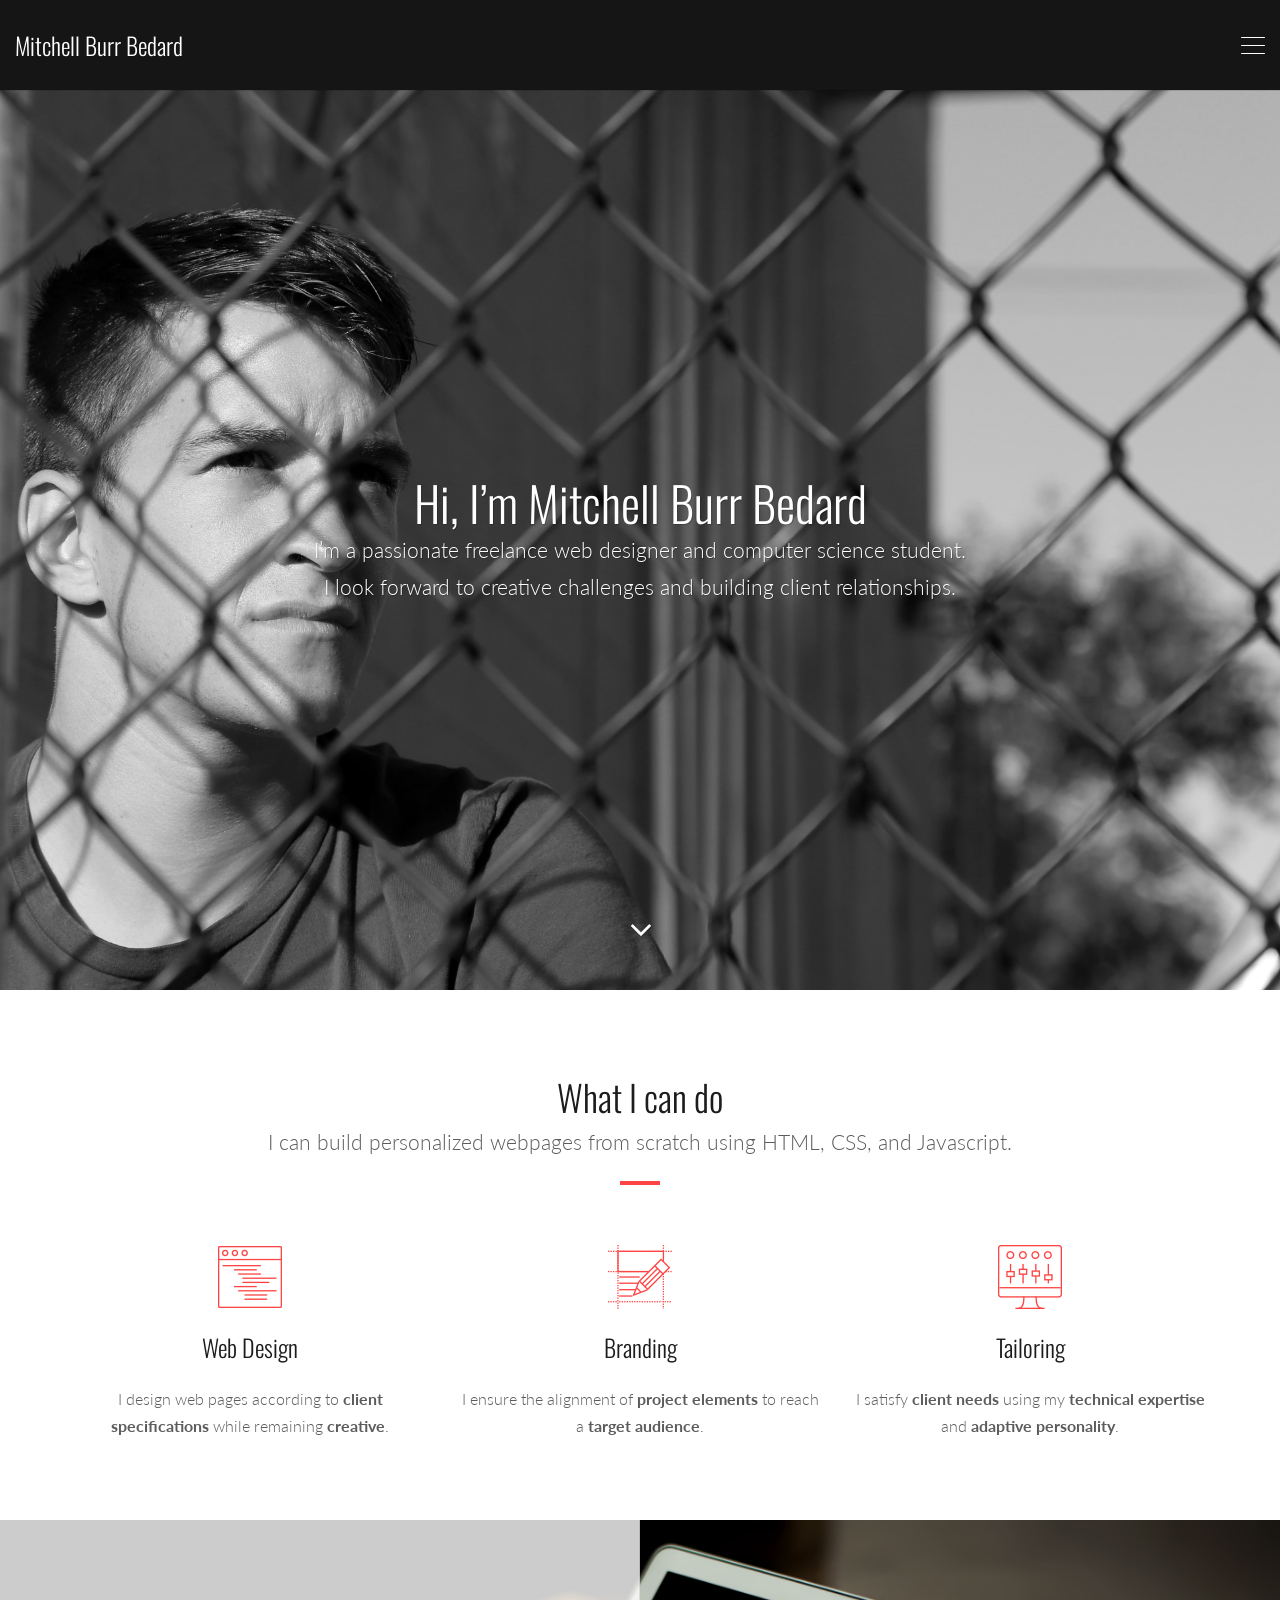
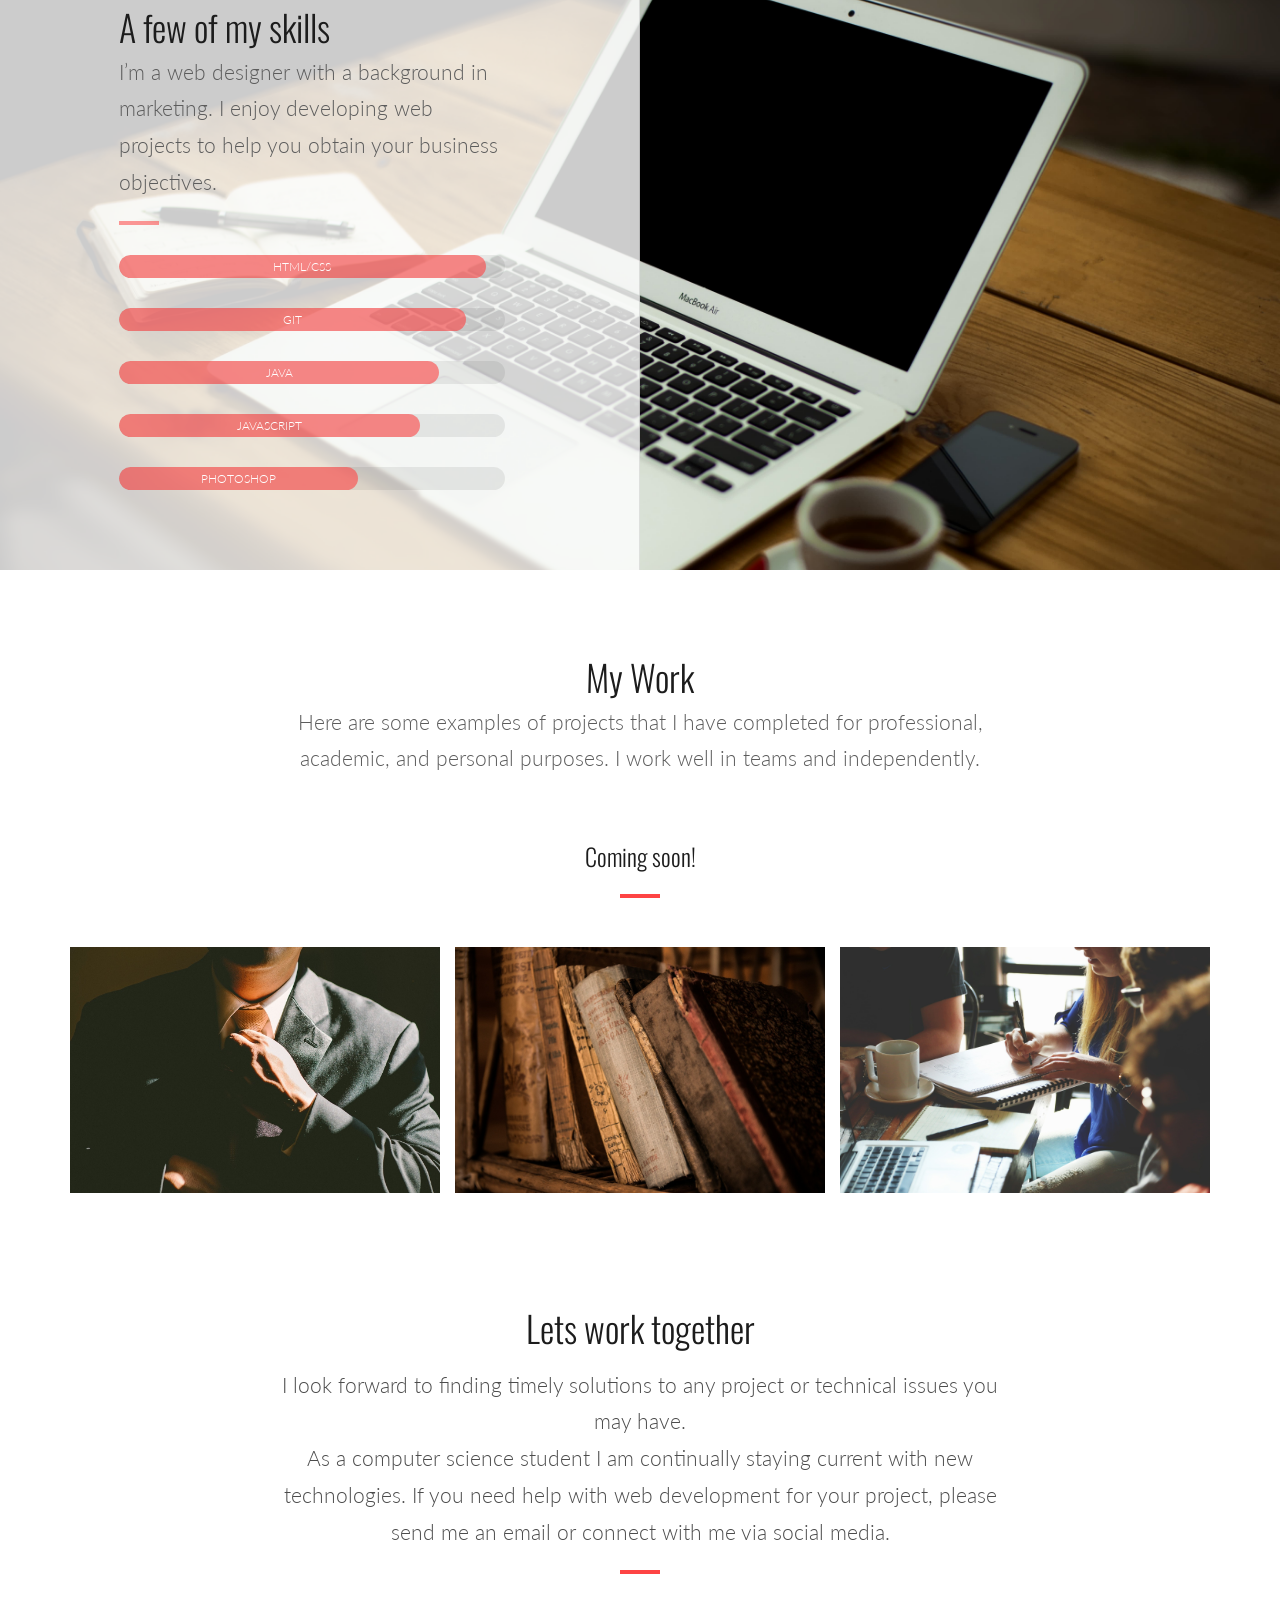
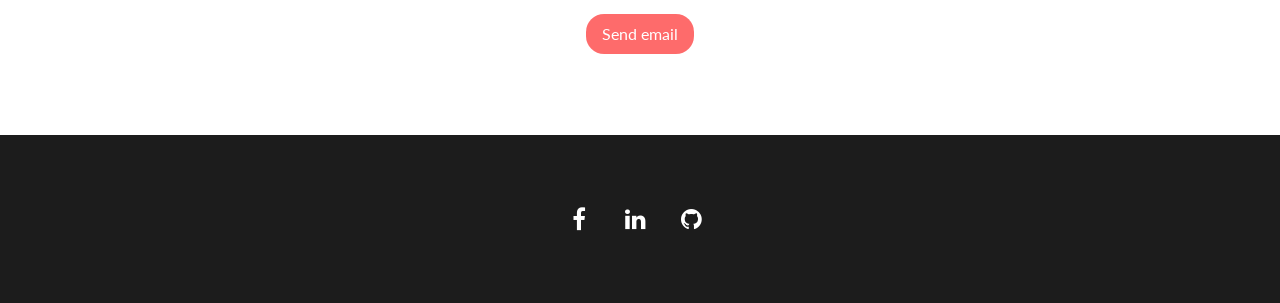
==== commit d830d024: "Grammar and wording" ====
--- a/Live/personal-index.html
+++ b/Live/personal-index.html
@@ -74,7 +74,7 @@
                         Hi, I&#8217;m Mitchell Burr Bedard
                     </h1>
                             <p class="lead text-light element-top-0 element-bottom-60 os-animation" data-os-animation="fadeIn" data-os-animation-delay="0.3s"> I’m a passionate freelance web designer and computer science student.
-                                <br> I love challenging myself and taking on new learning opportunities. </p>
+                                <br> I look forward to creative challenges and building client relationships. </p>
                             <a class="scroll-to scroll-to-id element-top-20 element-bottom-20 text-light place-bottom" data-os-animation="none" data-os-animation-delay="0s" href="#services"
                             style="font-style: italic"> <i class="fa fa-angle-down"></i> </a>
                         </div>
@@ -88,7 +88,7 @@
                         <div class="col-md-2"></div>
                         <div class="col-md-8">
                             <h1 class="text-center  element-top-80 element-bottom-0 os-animation normal light" data-os-animation="fadeIn" data-os-animation-delay="0s">
-                        What I can do.
+                        What I can do
                     </h1>
                             <p class="lead text-center center element-top-0 element-bottom-20 os-animation" data-os-animation="fadeIn" data-os-animation-delay="0s"> I can build personalized webpages from scratch using HTML, CSS, and Javascript. </p>
                             <div class="divider-border  divider-border-center element-top-20 element-bottom-20 os-animation"
@@ -122,7 +122,7 @@
                         Branding
                     </h2>
                             <div class="col-text-1 element-top-20 element-bottom-20 os-animation" data-os-animation="fadeIn" data-os-animation-delay="0.4s">
-                                <p>I ensure the <B>alignment</B> of <B>project elements</B> and the <B>messages</B> conveyed to the <B>target audience</B>.</p>
+                                <p>I ensure the alignment of <B>project elements</B> to reach a <B>target audience</B>.</p>
                             </div>
                         </div>
                         
@@ -134,7 +134,7 @@
                         Tailoring
                     </h2>
                             <div class="col-text-1 element-top-20 element-bottom-80 os-animation" data-os-animation="fadeIn" data-os-animation-delay="0.6s">
-                                <p>I satisfy <B>client needs</B> using my <B>technical expertise</B> and <B>flexible personality</B>.</p>
+                                <p>I satisfy <B>client needs</B> using my <B>technical expertise</B> and <B>adaptive personality</B>.</p>
                             </div>
                         </div>
                     </div>
@@ -150,7 +150,7 @@
                                 <div class="col-md-2"></div>
                                 <div class="col-md-8">
                                     <h1 class="element-top-80 element-bottom-0 os-animation normal light" data-os-animation="fadeIn" data-os-animation-delay="0s">A few of my skills</h1>
-                                    <p class="lead element-top-0 element-bottom-20 os-animation" data-os-animation="fadeIn" data-os-animation-delay="0s">I&#8217;m a web designer with a background in marketing. I love developing web projects to help you obtain your business objectives.</p>
+                                    <p class="lead element-top-0 element-bottom-20 os-animation" data-os-animation="fadeIn" data-os-animation-delay="0s">I&#8217;m a web designer with a background in marketing. I enjoy developing web projects to help you obtain your business objectives.</p>
                                     <div class="divider-border divider-border-left element-top-20 element-bottom-20 os-animation"
                                     data-os-animation="fadeIn" data-os-animation-delay="0s">
                                         <div class="divider-border-inner" style="background:rgba(254, 68, 68, 0.55);"></div>
@@ -186,21 +186,33 @@
                             <h1 class="text-center element-top-80 element-bottom-0 os-animation normal light" data-os-animation="fadeIn" data-os-animation-delay="0s">
                         My Work
                     </h1>
-                            <p class="lead text-center center element-top-0 element-bottom-20 os-animation" data-os-animation="fadeIn" data-os-animation-delay="0s">Here are some examples of projects that I have completed for professional, academic, and personal purposes. I love working both in teams and independently. </p>
+                            <p class="lead text-center center element-top-0 element-bottom-20 os-animation" data-os-animation="fadeIn" data-os-animation-delay="0s">Here are some examples of projects that I have completed for professional, academic, and personal purposes. I work well in teams and independently. </p>
+                            </div>
+                        </div>
+                        <div class="col-md-2"></div>
+                    </div>
+                </div>
+            </section>
+            <section class="section">
+                <div class="container">
+                <div class="row">
+                        <div class="col-md-2"></div>
+                        <div class="col-md-8">
+                            <h2 class="text-center element-top-40 element-bottom-0 os-animation normal light" data-os-animation="fadeIn" data-os-animation-delay="0s">
+                                Coming soon!
+                             </h2>
+                            
                             <div class="divider-border divider-border-center element-top-20 element-bottom-20 os-animation"
                             data-os-animation="fadeIn" data-os-animation-delay="0s">
-                                <div class="divider-border-inner"></div>
-                            </div>
-                        </div>
-                        <div class="col-md-2"></div>
-                    </div>
-                </div>
-            </section>
-            <section class="section">
-                <div class="container">
+                            <div class="divider-border-inner"></div>
+                            </div>
+                        </div>
+                        <div class="col-md-2"></div>
+                    </div>
+
                     <div class="row">
                         <div class="col-md-12">
-                            <div class="portfolio-container element-top-20 element-bottom-80">
+                            <div class="portfolio-container element-top-20 element-bottom-20">
                                 <div class="row">
                                     <div class="col-md-12">
                                         <div class="portfolio-header clearfix">
@@ -209,15 +221,15 @@
                                     </div>
                                 </div>
                                 <div class="portfolio masonry no-transition" data-col-lg="3" data-col-md="3" data-col-sm="3" data-col-xs="2" data-layout="fitRows" data-padding="15">
-                                    <div class="masonry-item portfolio-item filter-portfolio" data-comments="0" data-title="Lambda Website">
+                                    <div class="masonry-item portfolio-item filter-portfolio" data-comments="0" data-title="Professional Projects">
                                         <div class="figure element-top-no-top element-bottom-no-bottom portfolio-os-animation image-filter-none image-filter-onhover fade-in text-center figcaption-middle normalwidth" data-os-animation="fadeInUp" data-os-animation-delay="0s">
-                                            <a class="figure-image magnific" href="Source/Professional-min.jpg" target="_self"> <img alt="Lambda Website" class="normalwidth" src="Source/Professional-min.jpg">
+                                            <a class="figure-image magnific" href="Source/Professional-min.jpg" target="_self"> <img alt="Professional Projects" class="normalwidth" src="Source/Professional-min.jpg">
                                                 <div class="figure-overlay grid-overlay-0">
                                                     <div class="figure-overlay-container">
                                                         <div class="figure-caption">
                                                             <h3 class="figure-caption-title bordered bordered-small">
-                                                    Professional Projects
-                                                    </h3>
+                                                            Professional Projects
+                                                            </h3>
                                                             <p class="figure-caption-description"> </p>
                                                         </div>
                                                     </div>
@@ -225,9 +237,9 @@
                                             </a>
                                         </div>
                                     </div>
-                                    <div class="masonry-item portfolio-item filter-portfolio" data-comments="0" data-title="Branding Html">
+                                    <div class="masonry-item portfolio-item filter-portfolio" data-comments="0" data-title="Academic Projects">
                                         <div class="figure element-top-no-top element-bottom-no-bottom portfolio-os-animation image-filter-none image-filter-onhover fade-in text-center figcaption-middle normalwidth" data-os-animation="fadeInUp" data-os-animation-delay="0.1s">
-                                            <a class="figure-image magnific" href="Source/Academic-min.jpg" target="_self"><img alt="Branding Html" class="normalwidth" src="Source/Academic-min.jpg">
+                                            <a class="figure-image magnific" href="Source/Academic-min.jpg" target="_self"><img alt="Academic Projects" class="normalwidth" src="Source/Academic-min.jpg">
                                                 <div class="figure-overlay grid-overlay-0">
                                                     <div class="figure-overlay-container">
                                                         <div class="figure-caption">
@@ -240,9 +252,9 @@
                                             </a>
                                         </div>
                                     </div>
-                                    <div class="masonry-item portfolio-item filter-portfolio" data-comments="0" data-menu-order="3" data-title="Ultimate theme">
+                                    <div class="masonry-item portfolio-item filter-portfolio" data-comments="0" data-menu-order="3" data-title="Personal Projects">
                                         <div class="figure element-top-no-top element-bottom-no-bottom portfolio-os-animation image-filter-none image-filter-onhover fade-in text-center figcaption-middle normalwidth" data-os-animation="fadeInUp" data-os-animation-delay="0.2s">
-                                            <a class="figure-image magnific" data-links="" href="Source/Personal-min.jpg" target="_self"> <img alt="Ultimate theme" class="normalwidth" src="Source/Personal-min.jpg">
+                                            <a class="figure-image magnific" data-links="" href="Source/Personal-min.jpg" target="_self"> <img alt="Personal Projects" class="normalwidth" src="Source/Personal-min.jpg">
                                                 <div class="figure-overlay grid-overlay-0">
                                                     <div class="figure-overlay-container">
                                                         <div class="figure-caption">
@@ -259,6 +271,7 @@
                             </div>
                         </div>
                     </div>
+                    
                 </div>
             </section>
            </section>
@@ -270,7 +283,7 @@
                             <h1 class="text-center element-top-80 os-animation normal light" data-os-animation="fadeIn" data-os-animation-delay="0s">
                             Lets work together
                             </h1>
-                            <p class="lead text-center center element-bottom-20 os-animation" data-os-animation="fadeIn" data-os-animation-delay="0s"> I&#8217;m always looking for new challenges that will test and develop my skills.<br>If you have a project that you need help with, web development or branding, feel free to send me an email.</p>
+                            <p class="lead text-center center element-bottom-20 os-animation" data-os-animation="fadeIn" data-os-animation-delay="0s"> I look forward to finding timely solutions to any project or technical issues you may have.<br>As a computer science student I am continually staying current with new technologies. If you need help with web development for your project, please send me an email or connect with me via social media.</p>
                             <div class="divider-border divider-border-center element-top-20 element-bottom-20 os-animation" data-os-animation="fadeIn"
                             data-os-animation-delay="0s">
                                 <div class="divider-border-inner"></div>
